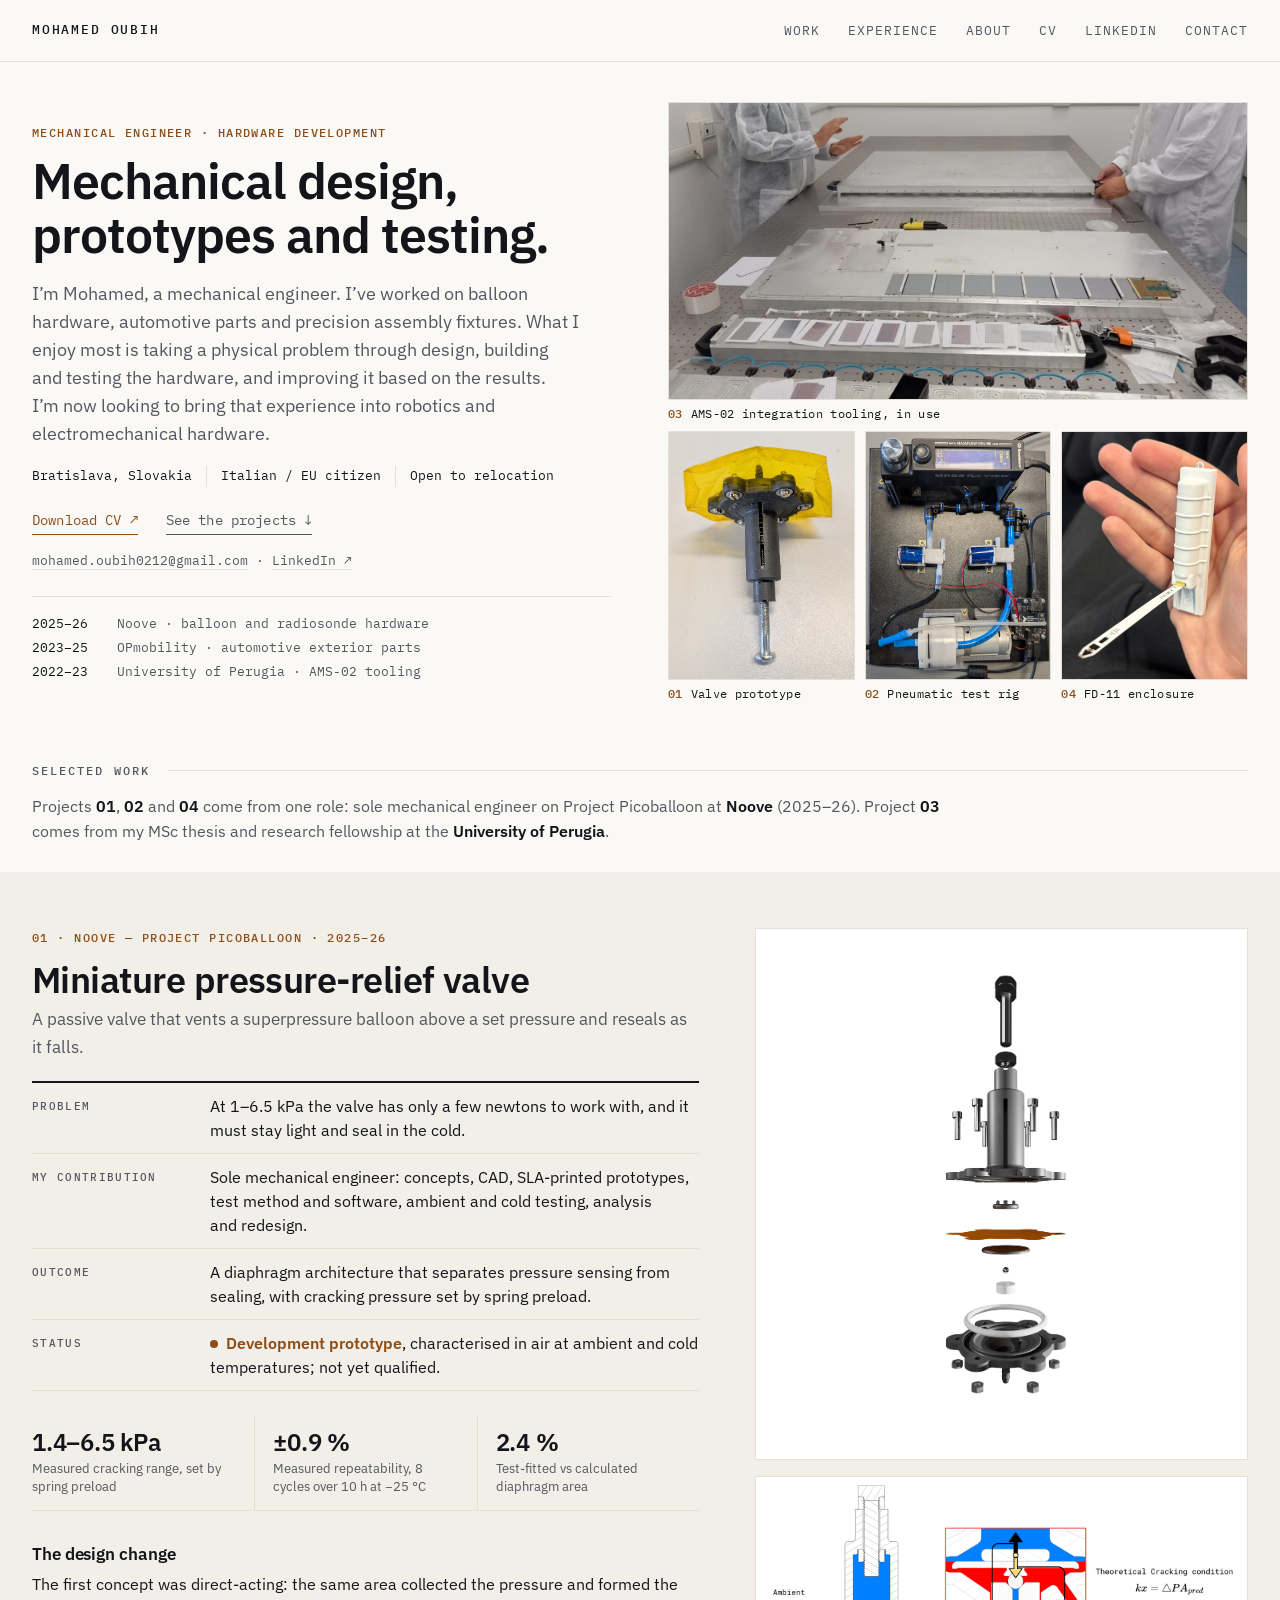
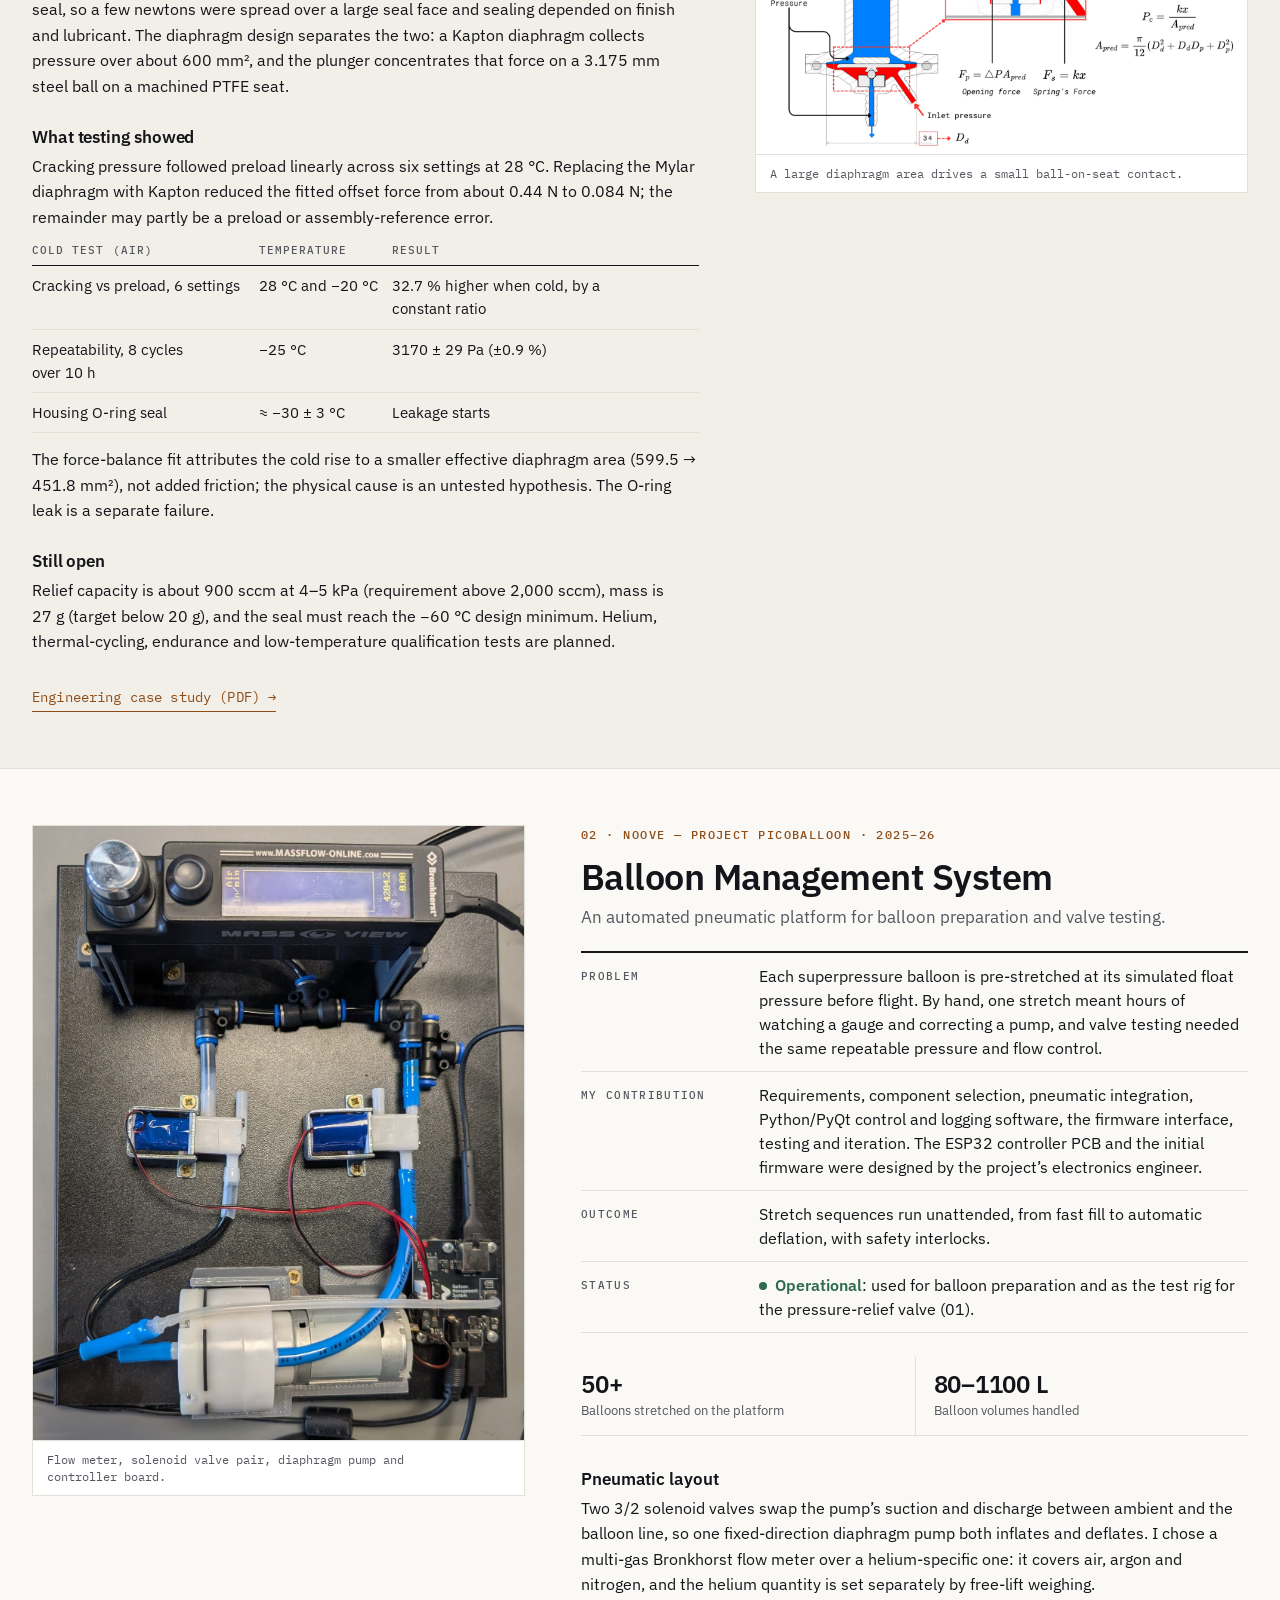
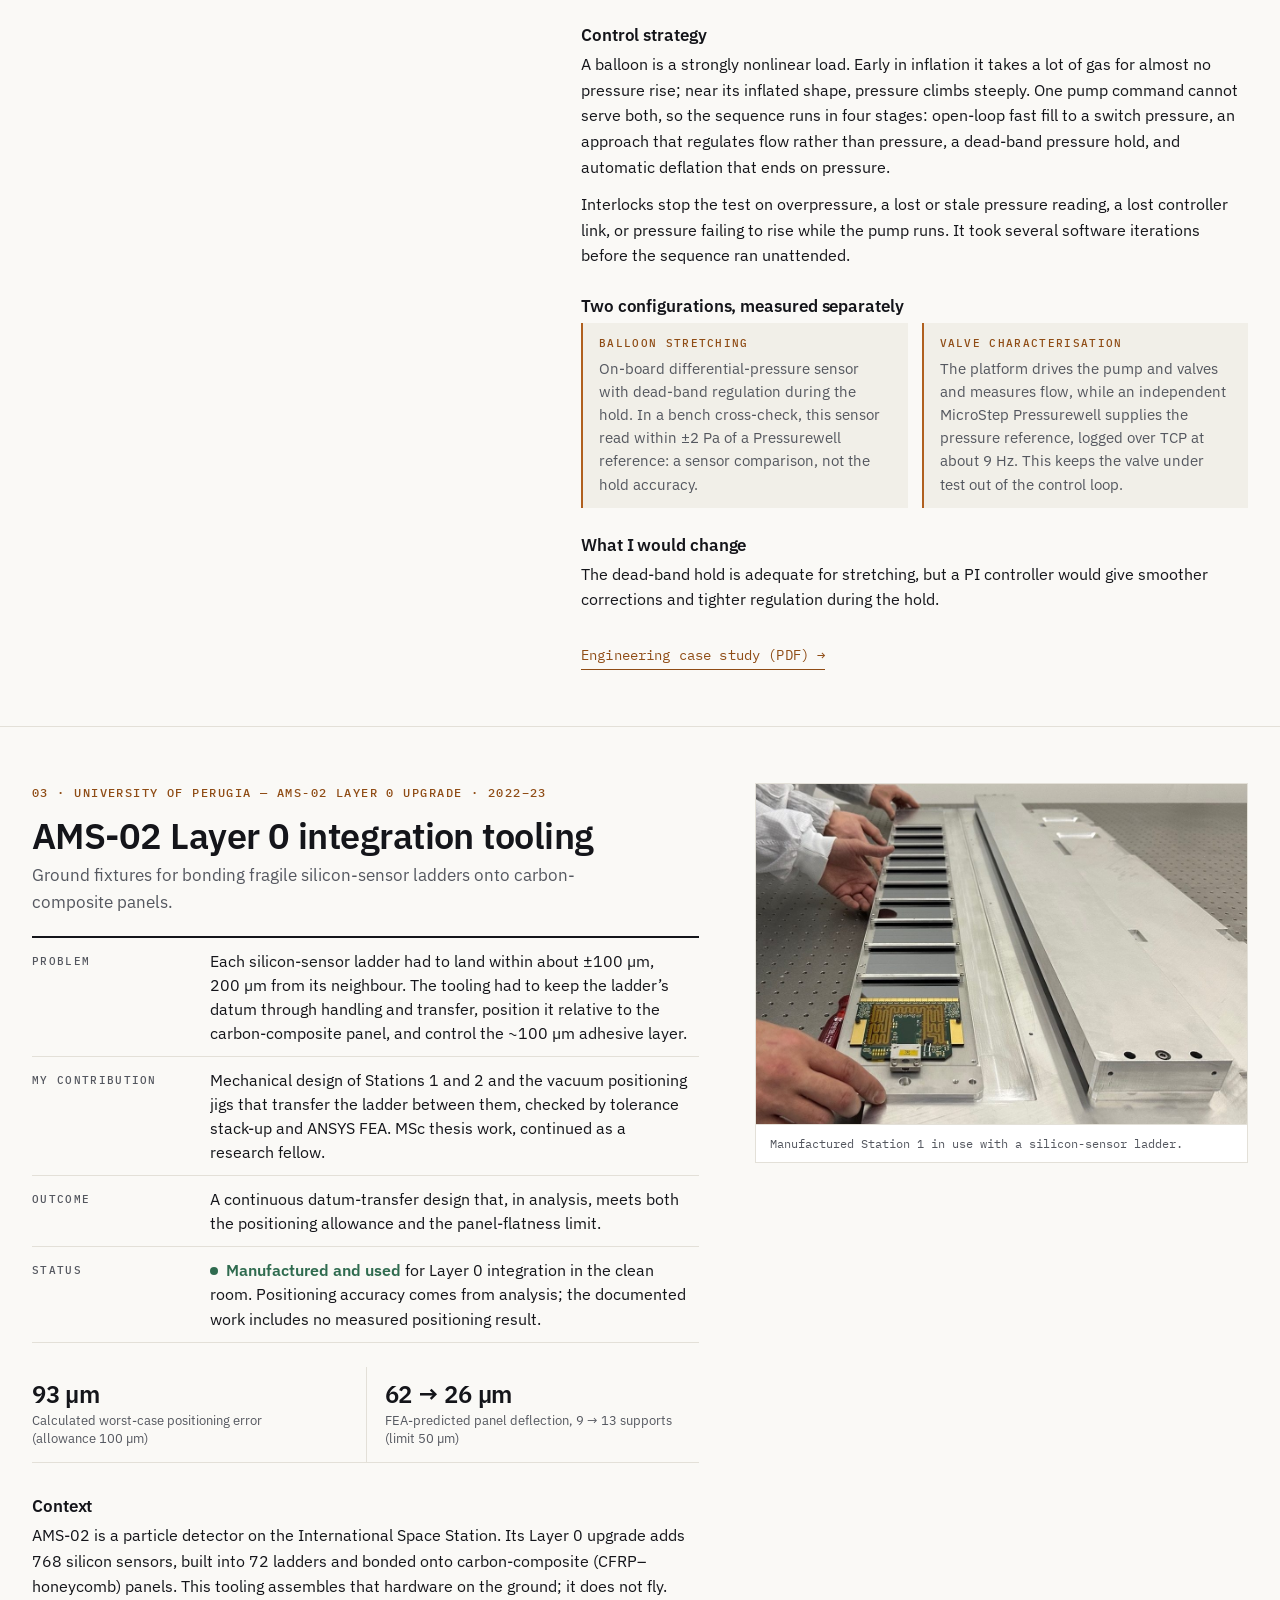
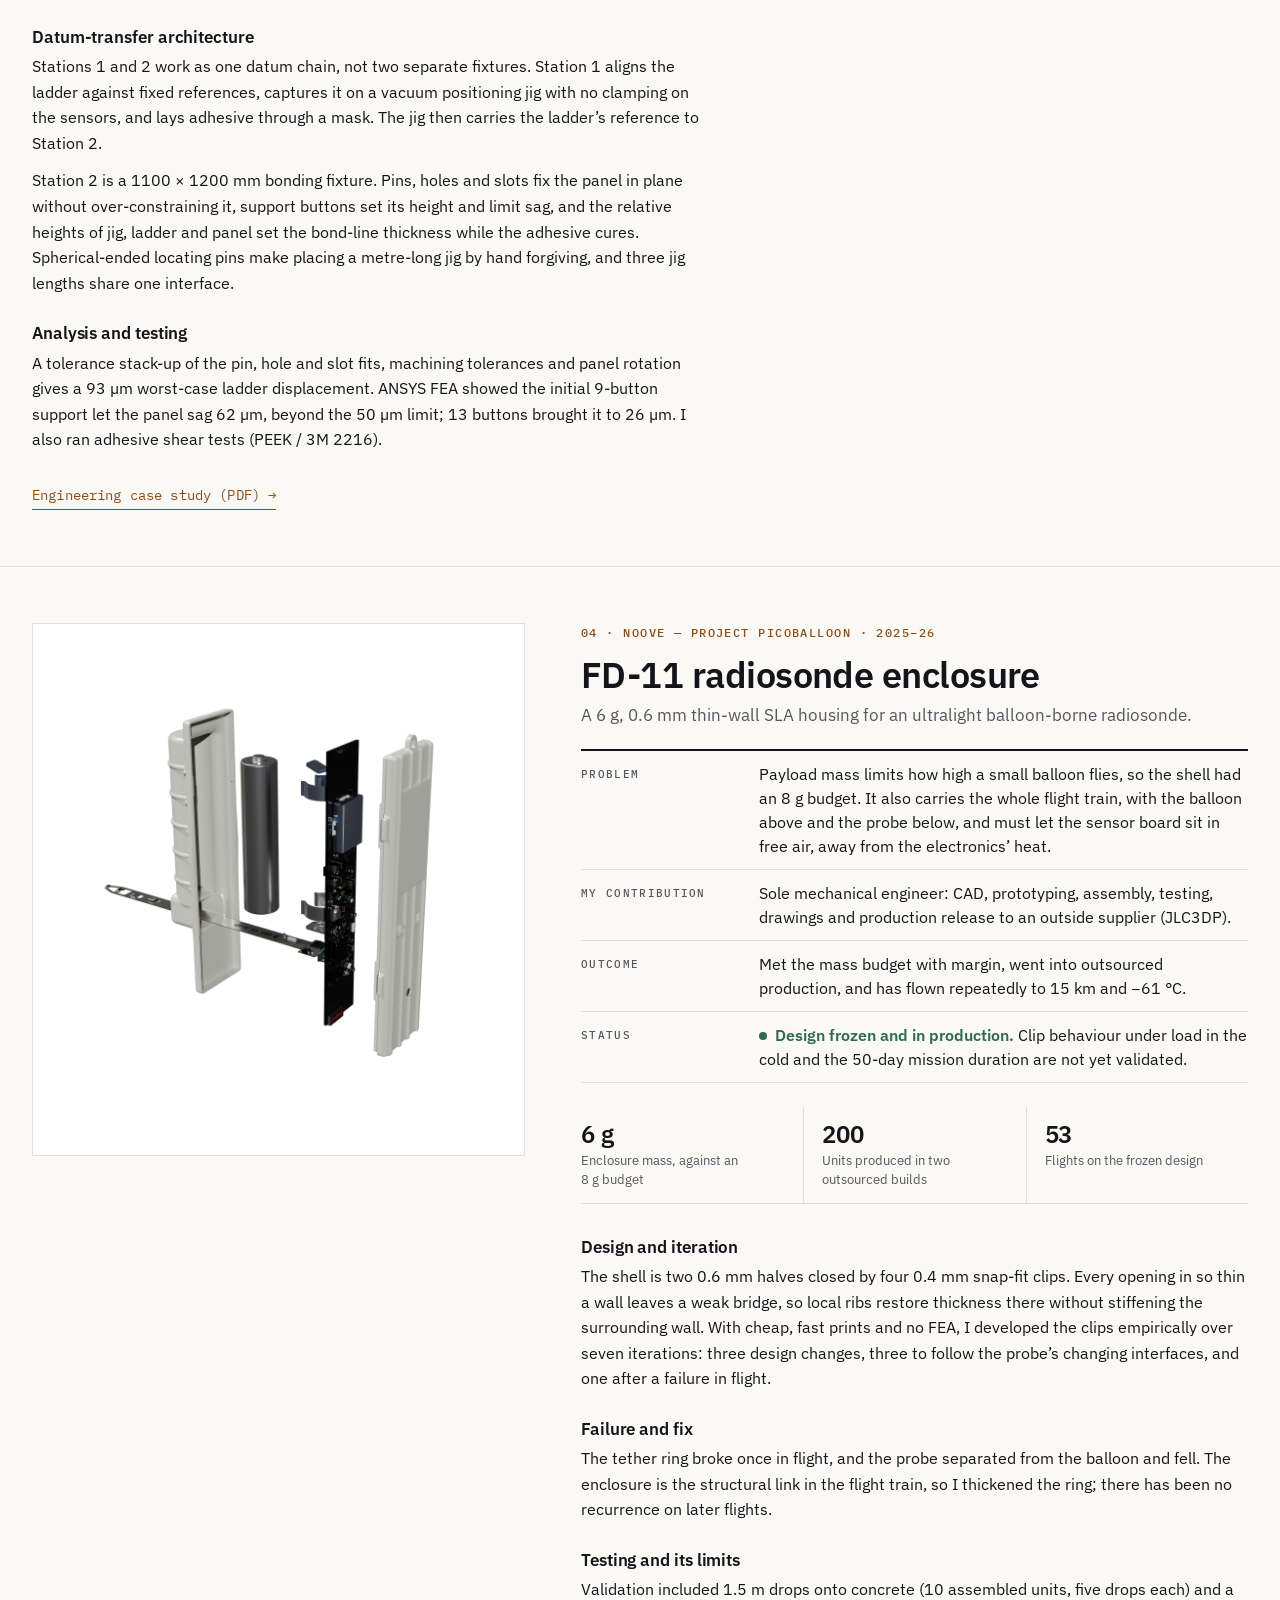
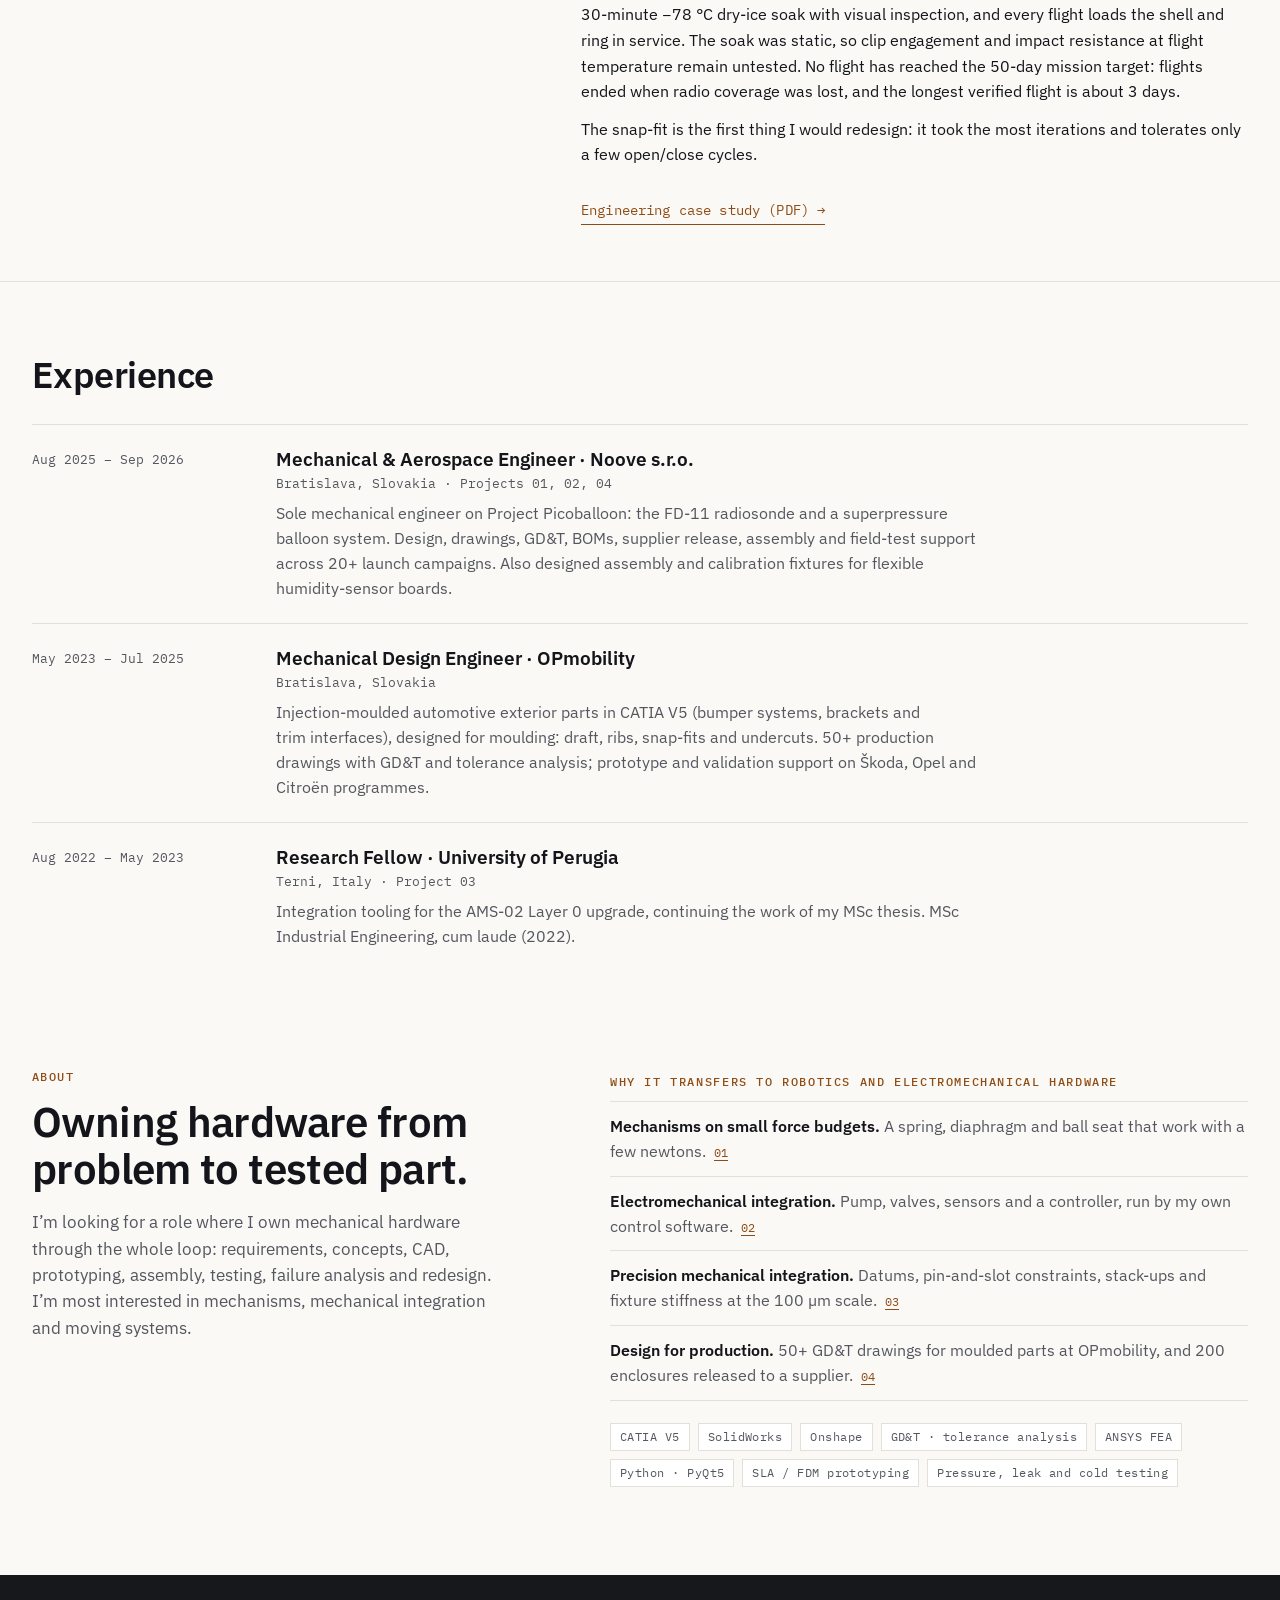
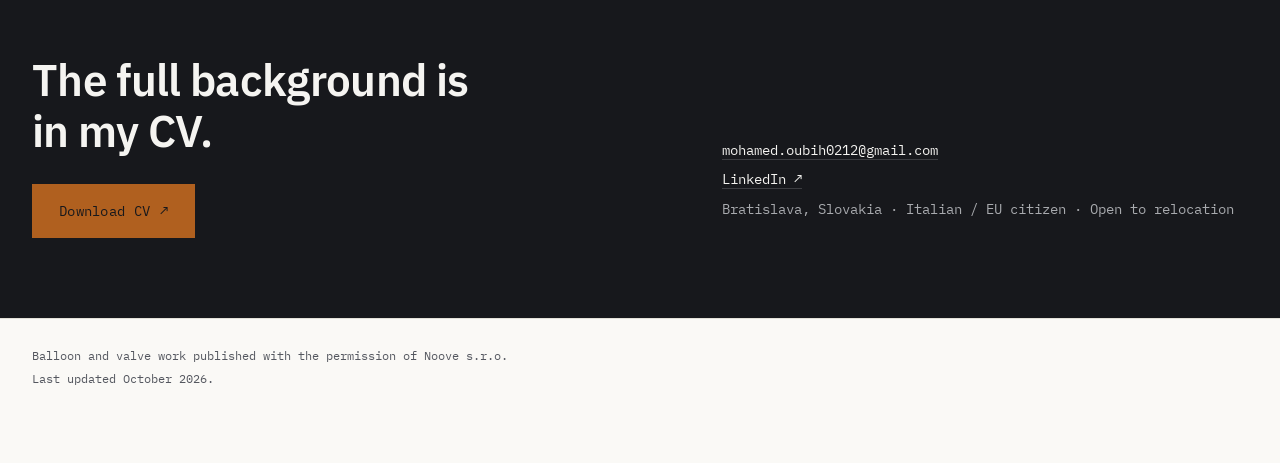
==== index.html @ 3db0687a "Updated Portfolio and CV" ====
<!DOCTYPE html>
<html lang="en">
<head>
<meta charset="utf-8">
<meta name="viewport" content="width=device-width, initial-scale=1">
<title>Mohamed Oubih — Mechanical Engineer · Hardware Development</title>
<meta name="description" content="Mechanical engineer working on mechanical design, prototypes and testing: a miniature pressure-relief valve, an automated pneumatic test platform, AMS-02 integration tooling and an ultralight radiosonde enclosure.">
<link rel="canonical" href="https://mohamedoubih.github.io/">

<meta property="og:type" content="website">
<meta property="og:url" content="https://mohamedoubih.github.io/">
<meta property="og:site_name" content="Mohamed Oubih">
<meta property="og:title" content="Mohamed Oubih — Mechanical Engineer · Hardware Development">
<meta property="og:description" content="Mechanical design, prototypes and testing: a miniature pressure-relief valve, an automated pneumatic test platform, AMS-02 integration tooling and an ultralight radiosonde enclosure.">
<meta property="og:image" content="https://mohamedoubih.github.io/img/og.jpg">
<meta property="og:image:width" content="1200">
<meta property="og:image:height" content="630">
<meta property="og:image:alt" content="Mohamed Oubih, mechanical engineer — mechanical design, prototypes and testing.">
<meta name="twitter:card" content="summary_large_image">
<meta name="twitter:title" content="Mohamed Oubih — Mechanical Engineer · Hardware Development">
<meta name="twitter:description" content="Mechanical design, prototypes and testing: a miniature pressure-relief valve, an automated pneumatic test platform, AMS-02 integration tooling and an ultralight radiosonde enclosure.">
<meta name="twitter:image" content="https://mohamedoubih.github.io/img/og.jpg">

<!-- No favicon file exists; an empty icon stops browsers requesting a missing /favicon.ico. -->
<link rel="icon" href="data:,">
<meta name="theme-color" content="#faf9f6">

<link rel="preconnect" href="https://fonts.googleapis.com">
<link rel="preconnect" href="https://fonts.gstatic.com" crossorigin>
<link href="https://fonts.googleapis.com/css2?family=IBM+Plex+Mono:wght@400;500&family=IBM+Plex+Sans:wght@400;500;600;700&display=swap" rel="stylesheet">
<link rel="preload" as="image" href="img/hw-ams-cleanroom.jpg" fetchpriority="high">
<link rel="stylesheet" href="css/style.css">
</head>
<body>

<a class="skip-link" href="#main">Skip to content</a>

<header class="site-header" id="top">
  <div class="wrap site-header__row">
    <a class="logo" href="#top">Mohamed Oubih</a>
    <button class="nav-toggle" id="navToggle" type="button" aria-expanded="false" aria-controls="site-nav">
      <span></span>
      <span class="visually-hidden">Menu</span>
    </button>
    <nav class="site-nav" id="site-nav">
      <a href="#work">Work</a>
      <a href="#experience">Experience</a>
      <a href="#approach">About</a>
      <a href="#cv">CV</a>
      <a href="https://linkedin.com/in/mohamedoubih" target="_blank" rel="noopener">LinkedIn</a>
      <a href="mailto:mohamed.oubih0212@gmail.com">Contact</a>
    </nav>
  </div>
</header>

<main id="main">

  <section class="hero">
    <div class="wrap hero__grid">
      <div class="hero__text">
        <p class="eyebrow">Mechanical Engineer · Hardware Development</p>
        <h1>Mechanical design, prototypes and testing.</h1>
        <p class="hero__lede">
          I’m Mohamed, a mechanical engineer. I’ve worked on balloon hardware, automotive parts and
          precision assembly fixtures. What I enjoy most is taking a physical problem through design,
          building and testing the hardware, and improving it based on the results. I’m now looking to
          bring that experience into robotics and electromechanical hardware.
        </p>
        <ul class="hero__facts">
          <li>Bratislava, Slovakia</li>
          <li>Italian / EU citizen</li>
          <li>Open to relocation</li>
        </ul>
        <div class="hero__actions">
          <a class="arrow-link arrow-link--primary" href="pdf/Mohamed_Oubih_CV.pdf" target="_blank" rel="noopener">Download CV <span class="arrow" aria-hidden="true">↗</span></a>
          <a class="arrow-link arrow-link--muted" href="#work">See the projects <span class="arrow" aria-hidden="true">↓</span></a>
        </div>
        <p class="hero__contact">
          <a href="mailto:mohamed.oubih0212@gmail.com">mohamed.oubih0212@gmail.com</a>
          · <a href="https://linkedin.com/in/mohamedoubih" target="_blank" rel="noopener">LinkedIn ↗</a>
        </p>
        <dl class="hero__roles">
          <div><dt>2025–26</dt><dd>Noove · balloon and radiosonde hardware</dd></div>
          <div><dt>2023–25</dt><dd>OPmobility · automotive exterior parts</dd></div>
          <div><dt>2022–23</dt><dd>University of Perugia · AMS-02 tooling</dd></div>
        </dl>
      </div>

      <div class="hero-hw">
        <a class="hw hw--wide" href="#ams-02">
          <img src="img/hw-ams-cleanroom.jpg" width="1400" height="719" fetchpriority="high" decoding="async"
               alt="Machined AMS-02 integration stations and a vacuum positioning jig holding silicon sensors on a clean-room optical table.">
          <span class="hw__cap"><b>03</b> AMS-02 integration tooling, in use</span>
        </a>
        <a class="hw hw--valve" href="#prv">
          <img src="img/Valve_Prototype.jpg" width="639" height="1136" decoding="async"
               alt="Assembled pressure-relief valve prototype on a bench: a black SLA-printed housing with a yellow Kapton diaphragm film clamped in its bolted flange, the spring visible through a slot, and the preload screw at the end.">
          <span class="hw__cap"><b>01</b> Valve prototype</span>
        </a>
        <a class="hw" href="#bms">
          <img src="img/BMS_Cropped.jpg" width="1300" height="1636" decoding="async"
               alt="Pneumatic test rig: flow meter, solenoid valve pair, diaphragm pump and controller board.">
          <span class="hw__cap"><b>02</b> Pneumatic test rig</span>
        </a>
        <a class="hw" href="#fd-11">
          <img src="img/hw-fd11.jpg" width="682" height="922" decoding="async"
               alt="Production FD-11 radiosonde enclosure held in a hand, with the flexible sensor board leaving the shell.">
          <span class="hw__cap"><b>04</b> FD-11 enclosure</span>
        </a>
      </div>
    </div>
  </section>

  <h2 class="section-label wrap" id="work">Selected work</h2>

  <div class="wrap">
    <p class="work-intro">
      Projects <b>01</b>, <b>02</b> and <b>04</b> come from one role: sole mechanical engineer on Project
      Picoballoon at <b>Noove</b> (2025–26). Project <b>03</b> comes from my MSc thesis and research
      fellowship at the <b>University of Perugia</b>.
    </p>
  </div>

  <!-- 01 — Pressure-relief valve -->
  <article class="project project--feature" id="prv" aria-labelledby="prv-title">
    <div class="wrap project__grid">
      <div class="project__body">
        <p class="eyebrow">01 · Noove — Project Picoballoon · 2025–26</p>
        <h3 id="prv-title">Miniature pressure-relief valve</h3>
        <p class="project__sub">A passive valve that vents a superpressure balloon above a set pressure and reseals as it falls.</p>

        <dl class="brief">
          <div><dt>Problem</dt><dd>At 1–6.5&nbsp;kPa the valve has only a few newtons to work with, and it must stay light and seal in the cold.</dd></div>
          <div><dt>My contribution</dt><dd>Sole mechanical engineer: concepts, CAD, SLA-printed prototypes, test method and software, ambient and cold testing, analysis and redesign.</dd></div>
          <div><dt>Outcome</dt><dd>A diaphragm architecture that separates pressure sensing from sealing, with cracking pressure set by spring preload.</dd></div>
          <div><dt>Status</dt><dd><span class="status status--dev">Development prototype</span>, characterised in air at ambient and cold temperatures; not yet qualified.</dd></div>
        </dl>

        <dl class="metrics">
          <div><dt>Measured cracking range, set by spring preload</dt><dd>1.4–6.5 kPa</dd></div>
          <div><dt>Measured repeatability, 8 cycles over 10&nbsp;h at −25&nbsp;°C</dt><dd>±0.9 %</dd></div>
          <div><dt>Test-fitted vs calculated diaphragm area</dt><dd>2.4 %</dd></div>
        </dl>

        <div class="details">
          <h4>The design change</h4>
          <p>
            The first concept was direct-acting: the same area collected the pressure and formed the seal, so a few
            newtons were spread over a large seal face and sealing depended on finish and lubricant. The diaphragm
            design separates the two: a Kapton diaphragm collects pressure over about 600&nbsp;mm², and the plunger
            concentrates that force on a 3.175&nbsp;mm steel ball on a machined PTFE seat.
          </p>

          <h4>What testing showed</h4>
          <p>
            Cracking pressure followed preload linearly across six settings at 28&nbsp;°C. Replacing the Mylar diaphragm
            with Kapton reduced the fitted offset force from about 0.44&nbsp;N to 0.084&nbsp;N; the remainder may partly be
            a preload or assembly-reference error.
          </p>
          <div class="tests">
            <table>
              <thead><tr><th scope="col">Cold test (air)</th><th scope="col">Temperature</th><th scope="col">Result</th></tr></thead>
              <tbody>
                <tr><td data-label="Test">Cracking vs preload, 6 settings</td><td data-label="Temperature">28&nbsp;°C and −20&nbsp;°C</td><td data-label="Result">32.7&nbsp;% higher when cold, by a constant ratio</td></tr>
                <tr><td data-label="Test">Repeatability, 8 cycles over 10&nbsp;h</td><td data-label="Temperature">−25&nbsp;°C</td><td data-label="Result">3170 ± 29&nbsp;Pa (±0.9&nbsp;%)</td></tr>
                <tr><td data-label="Test">Housing O-ring seal</td><td data-label="Temperature">≈ −30 ± 3&nbsp;°C</td><td data-label="Result">Leakage starts</td></tr>
              </tbody>
            </table>
          </div>
          <p>
            The force-balance fit attributes the cold rise to a smaller effective diaphragm area
            (599.5 → 451.8&nbsp;mm²), not added friction; the physical cause is an untested hypothesis. The O-ring
            leak is a separate failure.
          </p>

          <h4>Still open</h4>
          <p>
            Relief capacity is about 900&nbsp;sccm at 4–5&nbsp;kPa (requirement above 2,000&nbsp;sccm), mass is 27&nbsp;g
            (target below 20&nbsp;g), and the seal must reach the −60&nbsp;°C design minimum. Helium, thermal-cycling,
            endurance and low-temperature qualification tests are planned.
          </p>
        </div>

        <a class="arrow-link arrow-link--primary" href="pdf/prv.pdf" target="_blank" rel="noopener">Engineering case study (PDF) <span class="arrow" aria-hidden="true">→</span></a>
      </div>

      <div class="project__media-stack">
        <figure class="project__media media--contain reveal">
          <img src="img/PRV_Exploded_View_Render.png" width="1946" height="2402" loading="lazy" decoding="async"
               alt="Exploded CAD render of the pressure-relief valve: housings, Kapton diaphragm, plunger, spring seat, steel ball, PTFE seat and O-ring.">
        </figure>
        <figure class="project__media media--wide reveal">
          <img src="img/prv-section.png" width="1400" height="788" loading="lazy" decoding="async"
               alt="Section view and force balance: inlet pressure acts on the diaphragm area, opposed by the spring force pressing the ball into the seat.">
          <figcaption>A large diaphragm area drives a small ball-on-seat contact.</figcaption>
        </figure>
      </div>
    </div>
  </article>

  <!-- 02 — Balloon Management System -->
  <article class="project" id="bms" aria-labelledby="bms-title">
    <div class="wrap project__grid project__grid--flip">
      <div class="project__body">
        <p class="eyebrow">02 · Noove — Project Picoballoon · 2025–26</p>
        <h3 id="bms-title">Balloon Management System</h3>
        <p class="project__sub">An automated pneumatic platform for balloon preparation and valve testing.</p>

        <dl class="brief">
          <div><dt>Problem</dt><dd>Each superpressure balloon is pre-stretched at its simulated float pressure before flight. By hand, one stretch meant hours of watching a gauge and correcting a pump, and valve testing needed the same repeatable pressure and flow control.</dd></div>
          <div><dt>My contribution</dt><dd>Requirements, component selection, pneumatic integration, Python/PyQt control and logging software, the firmware interface, testing and iteration. The ESP32 controller PCB and the initial firmware were designed by the project’s electronics engineer.</dd></div>
          <div><dt>Outcome</dt><dd>Stretch sequences run unattended, from fast fill to automatic deflation, with safety interlocks.</dd></div>
          <div><dt>Status</dt><dd><span class="status status--use">Operational</span>: used for balloon preparation and as the test rig for the pressure-relief valve (01).</dd></div>
        </dl>

        <dl class="metrics metrics--2">
          <div><dt>Balloons stretched on the platform</dt><dd>50+</dd></div>
          <div><dt>Balloon volumes handled</dt><dd>80–1100 L</dd></div>
        </dl>

        <div class="details">
          <h4>Pneumatic layout</h4>
          <p>
            Two 3/2 solenoid valves swap the pump’s suction and discharge between ambient and the balloon line,
            so one fixed-direction diaphragm pump both inflates and deflates. I chose a multi-gas Bronkhorst flow
            meter over a helium-specific one: it covers air, argon and nitrogen, and the helium quantity is set
            separately by free-lift weighing.
          </p>

          <h4>Control strategy</h4>
          <p>
            A balloon is a strongly nonlinear load. Early in inflation it takes a lot of gas for almost no pressure
            rise; near its inflated shape, pressure climbs steeply. One pump command cannot serve both, so the
            sequence runs in four stages: open-loop fast fill to a switch pressure, an approach that regulates
            flow rather than pressure, a dead-band pressure hold, and automatic deflation that ends on pressure.
          </p>
          <p>
            Interlocks stop the test on overpressure, a lost or stale pressure reading, a lost controller link, or
            pressure failing to rise while the pump runs. It took several software iterations before the sequence
            ran unattended.
          </p>

          <h4>Two configurations, measured separately</h4>
          <div class="configs">
            <div>
              <p class="configs__title">Balloon stretching</p>
              <p>
                On-board differential-pressure sensor with dead-band regulation during the hold. In a bench
                cross-check, this sensor read within ±2&nbsp;Pa of a Pressurewell reference: a sensor
                comparison, not the hold accuracy.
              </p>
            </div>
            <div>
              <p class="configs__title">Valve characterisation</p>
              <p>
                The platform drives the pump and valves and measures flow, while an independent MicroStep
                Pressurewell supplies the pressure reference, logged over TCP at about 9&nbsp;Hz. This keeps the
                valve under test out of the control loop.
              </p>
            </div>
          </div>

          <h4>What I would change</h4>
          <p>
            The dead-band hold is adequate for stretching, but a PI controller would give smoother corrections
            and tighter regulation during the hold.
          </p>
        </div>

        <a class="arrow-link arrow-link--primary" href="pdf/bms.pdf" target="_blank" rel="noopener">Engineering case study (PDF) <span class="arrow" aria-hidden="true">→</span></a>
      </div>

      <figure class="project__media media--photo reveal">
        <img src="img/BMS_Cropped.jpg" width="1300" height="1636" loading="lazy" decoding="async"
             alt="Balloon Management System hardware on its base plate: Bronkhorst flow meter, solenoid valve pair, diaphragm pump and controller board.">
        <figcaption>Flow meter, solenoid valve pair, diaphragm pump and controller board.</figcaption>
      </figure>
    </div>
  </article>

  <!-- 03 — AMS-02 -->
  <article class="project" id="ams-02" aria-labelledby="ams-title">
    <div class="wrap project__grid">
      <div class="project__body">
        <p class="eyebrow">03 · University of Perugia — AMS-02 Layer 0 upgrade · 2022–23</p>
        <h3 id="ams-title">AMS-02 Layer 0 integration tooling</h3>
        <p class="project__sub">Ground fixtures for bonding fragile silicon-sensor ladders onto carbon-composite panels.</p>

        <dl class="brief">
          <div><dt>Problem</dt><dd>Each silicon-sensor ladder had to land within about ±100&nbsp;µm, 200&nbsp;µm from its neighbour. The tooling had to keep the ladder’s datum through handling and transfer, position it relative to the carbon-composite panel, and control the ~100&nbsp;µm adhesive layer.</dd></div>
          <div><dt>My contribution</dt><dd>Mechanical design of Stations 1 and 2 and the vacuum positioning jigs that transfer the ladder between them, checked by tolerance stack-up and ANSYS FEA. MSc thesis work, continued as a research fellow.</dd></div>
          <div><dt>Outcome</dt><dd>A continuous datum-transfer design that, in analysis, meets both the positioning allowance and the panel-flatness limit.</dd></div>
          <div><dt>Status</dt><dd><span class="status status--use">Manufactured and used</span> for Layer 0 integration in the clean room. Positioning accuracy comes from analysis; the documented work includes no measured positioning result.</dd></div>
        </dl>

        <dl class="metrics metrics--2">
          <div><dt>Calculated worst-case positioning error (allowance 100&nbsp;µm)</dt><dd>93 µm</dd></div>
          <div><dt>FEA-predicted panel deflection, 9&nbsp;→&nbsp;13 supports (limit 50&nbsp;µm)</dt><dd>62 → 26 µm</dd></div>
        </dl>

        <div class="details">
          <h4>Context</h4>
          <p>
            AMS-02 is a particle detector on the International Space Station. Its Layer 0 upgrade adds 768
            silicon sensors, built into 72 ladders and bonded onto carbon-composite (CFRP–honeycomb) panels. This
            tooling assembles that hardware on the ground; it does not fly.
          </p>

          <h4>Datum-transfer architecture</h4>
          <p>
            Stations 1 and 2 work as one datum chain, not two separate fixtures. Station 1 aligns the ladder
            against fixed references, captures it on a vacuum positioning jig with no clamping on the sensors, and
            lays adhesive through a mask. The jig then carries the ladder’s reference to Station 2.
          </p>
          <p>
            Station 2 is a 1100 × 1200&nbsp;mm bonding fixture. Pins, holes and slots fix the panel in plane without
            over-constraining it, support buttons set its height and limit sag, and the relative heights of jig,
            ladder and panel set the bond-line thickness while the adhesive cures. Spherical-ended locating pins
            make placing a metre-long jig by hand forgiving, and three jig lengths share one interface.
          </p>

          <h4>Analysis and testing</h4>
          <p>
            A tolerance stack-up of the pin, hole and slot fits, machining tolerances and panel rotation gives a
            93&nbsp;µm worst-case ladder displacement. ANSYS FEA showed the initial 9-button support let the panel sag
            62&nbsp;µm, beyond the 50&nbsp;µm limit; 13 buttons brought it to 26&nbsp;µm. I also ran adhesive shear tests
            (PEEK / 3M 2216).
          </p>
        </div>

        <a class="arrow-link arrow-link--primary" href="pdf/ams02.pdf" target="_blank" rel="noopener">Engineering case study (PDF) <span class="arrow" aria-hidden="true">→</span></a>
      </div>

      <figure class="project__media media--landscape reveal">
        <img src="img/hw-ams-station1.jpg" width="1118" height="773" loading="lazy" decoding="async"
             alt="Manufactured Station 1 on a clean-room table, holding a silicon-sensor ladder with its front-end board.">
        <figcaption>Manufactured Station 1 in use with a silicon-sensor ladder.</figcaption>
      </figure>
    </div>
  </article>

  <!-- 04 — FD-11 enclosure -->
  <article class="project" id="fd-11" aria-labelledby="fd11-title">
    <div class="wrap project__grid project__grid--flip">
      <div class="project__body">
        <p class="eyebrow">04 · Noove — Project Picoballoon · 2025–26</p>
        <h3 id="fd11-title">FD-11 radiosonde enclosure</h3>
        <p class="project__sub">A 6 g, 0.6 mm thin-wall SLA housing for an ultralight balloon-borne radiosonde.</p>

        <dl class="brief">
          <div><dt>Problem</dt><dd>Payload mass limits how high a small balloon flies, so the shell had an 8&nbsp;g budget. It also carries the whole flight train, with the balloon above and the probe below, and must let the sensor board sit in free air, away from the electronics’ heat.</dd></div>
          <div><dt>My contribution</dt><dd>Sole mechanical engineer: CAD, prototyping, assembly, testing, drawings and production release to an outside supplier (JLC3DP).</dd></div>
          <div><dt>Outcome</dt><dd>Met the mass budget with margin, went into outsourced production, and has flown repeatedly to 15&nbsp;km and −61&nbsp;°C.</dd></div>
          <div><dt>Status</dt><dd><span class="status status--use">Design frozen and in production.</span> Clip behaviour under load in the cold and the 50-day mission duration are not yet validated.</dd></div>
        </dl>

        <dl class="metrics">
          <div><dt>Enclosure mass, against an 8&nbsp;g budget</dt><dd>6 g</dd></div>
          <div><dt>Units produced in two outsourced builds</dt><dd>200</dd></div>
          <div><dt>Flights on the frozen design</dt><dd>53</dd></div>
        </dl>

        <div class="details">
          <h4>Design and iteration</h4>
          <p>
            The shell is two 0.6&nbsp;mm halves closed by four 0.4&nbsp;mm snap-fit clips. Every opening in so thin a wall
            leaves a weak bridge, so local ribs restore thickness there without stiffening the surrounding wall.
            With cheap, fast prints and no FEA, I developed the clips empirically over seven iterations: three
            design changes, three to follow the probe’s changing interfaces, and one after a failure in flight.
          </p>

          <h4>Failure and fix</h4>
          <p>
            The tether ring broke once in flight, and the probe separated from the balloon and fell. The enclosure
            is the structural link in the flight train, so I thickened the ring; there has been no recurrence on
            later flights.
          </p>

          <h4>Testing and its limits</h4>
          <p>
            Validation included 1.5&nbsp;m drops onto concrete (10 assembled units, five drops each) and a 30-minute
            −78&nbsp;°C dry-ice soak with visual inspection, and every flight loads the shell and ring in service.
            The soak was static, so clip engagement and impact resistance at flight temperature remain untested.
            No flight has reached the 50-day mission target: flights ended when radio coverage was lost, and the
            longest verified flight is about 3 days.
          </p>
          <p>
            The snap-fit is the first thing I would redesign: it took the most iterations and tolerates only a few
            open/close cycles.
          </p>
        </div>

        <a class="arrow-link arrow-link--primary" href="pdf/enclosure.pdf" target="_blank" rel="noopener">Engineering case study (PDF) <span class="arrow" aria-hidden="true">→</span></a>
      </div>

      <figure class="project__media media--contain reveal">
        <img src="img/Enclosure_Exploded_View_Compressed.png" width="1800" height="1632" loading="lazy" decoding="async"
             alt="Exploded view of the FD-11 enclosure: upper and lower shells, AAA cell, radiosonde board and flexible sensor board.">
      </figure>
    </div>
  </article>

  <section class="experience" id="experience" aria-labelledby="experience-title">
    <div class="wrap">
      <h2 class="block-title" id="experience-title">Experience</h2>
      <ol class="roles">
        <li>
          <p class="roles__when">Aug 2025 – Sep 2026</p>
          <div>
            <h3>Mechanical &amp; Aerospace Engineer · Noove s.r.o.</h3>
            <p class="roles__where">Bratislava, Slovakia · Projects 01, 02, 04</p>
            <p>
              Sole mechanical engineer on Project Picoballoon: the FD-11 radiosonde and a superpressure
              balloon system. Design, drawings, GD&amp;T, BOMs, supplier release, assembly and field-test
              support across 20+ launch campaigns. Also designed assembly and calibration fixtures for
              flexible humidity-sensor boards.
            </p>
          </div>
        </li>
        <li>
          <p class="roles__when">May 2023 – Jul 2025</p>
          <div>
            <h3>Mechanical Design Engineer · OPmobility</h3>
            <p class="roles__where">Bratislava, Slovakia</p>
            <p>
              Injection-moulded automotive exterior parts in CATIA V5 (bumper systems, brackets and trim
              interfaces), designed for moulding: draft, ribs, snap-fits and undercuts. 50+ production drawings
              with GD&amp;T and tolerance analysis; prototype and validation support on Škoda, Opel and Citroën
              programmes.
            </p>
          </div>
        </li>
        <li>
          <p class="roles__when">Aug 2022 – May 2023</p>
          <div>
            <h3>Research Fellow · University of Perugia</h3>
            <p class="roles__where">Terni, Italy · Project 03</p>
            <p>
              Integration tooling for the AMS-02 Layer 0 upgrade, continuing the work of my MSc thesis.
              MSc Industrial Engineering, cum laude (2022).
            </p>
          </div>
        </li>
      </ol>
    </div>
  </section>

  <section class="approach" id="approach" aria-labelledby="approach-title">
    <div class="wrap approach__grid">
      <div>
        <p class="eyebrow">About</p>
        <h2 id="approach-title">Owning hardware from problem to tested part.</h2>
        <p class="approach__lede">
          I’m looking for a role where I own mechanical hardware through the whole loop: requirements,
          concepts, CAD, prototyping, assembly, testing, failure analysis and redesign. I’m most interested
          in mechanisms, mechanical integration and moving systems.
        </p>
      </div>
      <div>
        <h3 class="approach__h">Why it transfers to robotics and electromechanical hardware</h3>
        <ul class="transfer">
          <li><b>Mechanisms on small force budgets.</b> A spring, diaphragm and ball seat that work with a few newtons. <a href="#prv">01</a></li>
          <li><b>Electromechanical integration.</b> Pump, valves, sensors and a controller, run by my own control software. <a href="#bms">02</a></li>
          <li><b>Precision mechanical integration.</b> Datums, pin-and-slot constraints, stack-ups and fixture stiffness at the 100&nbsp;µm scale. <a href="#ams-02">03</a></li>
          <li><b>Design for production.</b> 50+ GD&amp;T drawings for moulded parts at OPmobility, and 200 enclosures released to a supplier. <a href="#fd-11">04</a></li>
        </ul>
        <p class="tools">
          <span>CATIA V5</span><span>SolidWorks</span><span>Onshape</span><span>GD&amp;T · tolerance analysis</span>
          <span>ANSYS FEA</span><span>Python · PyQt5</span><span>SLA / FDM prototyping</span><span>Pressure, leak and cold testing</span>
        </p>
      </div>
    </div>
  </section>

  <section class="closing" id="cv">
    <div class="wrap closing__grid">
      <div>
        <h2>The full background is in my CV.</h2>
        <a class="btn-solid" href="pdf/Mohamed_Oubih_CV.pdf" target="_blank" rel="noopener">Download CV <span aria-hidden="true">↗</span></a>
      </div>
      <p class="closing__contact">
        <a href="mailto:mohamed.oubih0212@gmail.com">mohamed.oubih0212@gmail.com</a><br>
        <a href="https://linkedin.com/in/mohamedoubih" target="_blank" rel="noopener">LinkedIn ↗</a><br>
        Bratislava, Slovakia · Italian / EU citizen · Open to relocation
      </p>
    </div>
  </section>

</main>

<footer class="site-footer">
  <div class="wrap">
    Balloon and valve work published with the permission of Noove s.r.o.<br>
    Last updated October 2026.
  </div>
</footer>

<script src="js/main.js"></script>

<script data-goatcounter="https://momoportfolio.goatcounter.com/count"
        async src="//gc.zgo.at/count.js"></script>

</body>
</html>
---- css/style.css ----
/* Mohamed Oubih — portfolio stylesheet. Plain CSS, no build step. */

:root{
  /* palette */
  --bg:#faf9f6;
  --paper:#ffffff;
  --ink:#14151a;
  --ink-soft:#54575f;
  --rule:#e3e0d8;
  --accent:#b0601f;
  --accent-ink:#8f4c15;
  --canvas:#f1efe8;
  --ok:#2f6b4f;
  --charcoal:#17181c;
  --charcoal-ink:#f5f4f1;
  --charcoal-soft:#a8aaae;
  --charcoal-rule:rgba(255,255,255,.16);

  /* type */
  --sans:"IBM Plex Sans",system-ui,-apple-system,"Segoe UI",sans-serif;
  --mono:"IBM Plex Mono",ui-monospace,"SFMono-Regular",Consolas,monospace;

  /* layout */
  --content:1280px;
  --gutter:32px;
  --header-h:62px;
}

*,*::before,*::after{box-sizing:border-box}
html{-webkit-text-size-adjust:100%;scroll-behavior:smooth;scroll-padding-top:calc(var(--header-h) + 12px)}
body{
  margin:0; background:var(--bg); color:var(--ink);
  font-family:var(--sans); font-size:17px; line-height:1.6;
  text-wrap:pretty;
}
img{max-width:100%;height:auto;display:block}
a{color:inherit}
.wrap{max-width:var(--content);margin:0 auto;padding:0 var(--gutter)}

a:focus-visible,button:focus-visible{outline:2px solid var(--accent);outline-offset:3px}

.visually-hidden{
  position:absolute;width:1px;height:1px;margin:-1px;padding:0;
  overflow:hidden;clip:rect(0 0 0 0);white-space:nowrap;border:0;
}

.skip-link{
  position:absolute; left:-9999px; top:0; z-index:1000;
  background:var(--ink); color:#fff; font-family:var(--mono); font-size:13px;
  padding:12px 18px; text-decoration:none;
}
.skip-link:focus{left:16px;top:16px}

/* ---------- header ---------- */
.site-header{
  position:sticky; top:0; z-index:100;
  background:rgba(250,249,246,.92); backdrop-filter:blur(8px);
  border-bottom:1px solid var(--rule);
}
.site-header__row{
  display:flex; align-items:center; justify-content:space-between;
  gap:20px; min-height:calc(var(--header-h) - 1px);
}
.logo{
  font-family:var(--mono); font-size:13px; font-weight:500;
  letter-spacing:.14em; text-transform:uppercase;
  color:var(--ink); text-decoration:none;
}
.site-nav{
  display:flex; gap:28px;
  font-family:var(--mono); font-size:12.5px; letter-spacing:.08em; text-transform:uppercase;
}
.site-nav a{
  color:var(--ink-soft); text-decoration:none; padding:4px 0;
  border-bottom:1px solid transparent;
  transition:color .15s ease,border-color .15s ease;
}
.site-nav a:hover,.site-nav a:focus-visible{color:var(--accent-ink);border-bottom-color:var(--accent)}

.nav-toggle{
  display:none; position:relative; width:40px; height:40px;
  border:1px solid var(--rule); background:none; padding:0; cursor:pointer;
}
.nav-toggle span,.nav-toggle::before,.nav-toggle::after{
  content:""; position:absolute; left:10px; right:10px; height:1px; background:var(--ink);
}
.nav-toggle span{top:50%;transform:translateY(-50%)}
.nav-toggle::before{top:13px}
.nav-toggle::after{bottom:13px}
.nav-toggle[aria-expanded="true"] span{background:transparent}
.nav-toggle[aria-expanded="true"]::before{transform:translateY(6px) rotate(45deg)}
.nav-toggle[aria-expanded="true"]::after{transform:translateY(-6px) rotate(-45deg)}

/* ---------- eyebrow / section label ---------- */
.eyebrow{
  font-family:var(--mono); font-size:12px; font-weight:500; letter-spacing:.12em;
  text-transform:uppercase; color:var(--accent-ink); margin:0 0 12px;
}
.section-label{
  display:flex; align-items:center; gap:18px;
  font-family:var(--mono); font-size:11.5px; font-weight:500; letter-spacing:.18em;
  text-transform:uppercase; color:var(--ink-soft);
  margin:8px auto 14px;
}
.section-label::after{content:"";flex:1;height:1px;background:var(--rule)}

/* ---------- hero ---------- */
.hero{padding:40px 0 52px}
.hero__grid{
  display:grid; grid-template-columns:minmax(0,1fr) minmax(0,1fr);
  gap:56px; align-items:center;
}
.hero h1{
  font-size:clamp(2rem,1.35rem + 2.2vw,3.25rem); font-weight:600;
  letter-spacing:-.02em; line-height:1.08; margin:0; max-width:18ch;
}
.hero__lede{
  font-size:clamp(16px,.4vw + 15px,17.5px); color:var(--ink-soft);
  max-width:56ch; margin:18px 0 0;
}
.hero__facts{
  list-style:none; padding:0; margin:18px 0 0;
  display:flex; flex-wrap:wrap; gap:6px 0;
  font-family:var(--mono); font-size:13px; color:var(--ink);
}
.hero__facts li{padding:0 14px; border-left:1px solid var(--rule)}
.hero__facts li:first-child{padding-left:0;border-left:none}
.hero__actions{
  display:flex; flex-wrap:wrap; align-items:center; gap:14px 28px;
  margin:22px 0 0;
}
.hero__contact{
  margin:16px 0 0; font-family:var(--mono); font-size:13px; color:var(--ink-soft);
}
.hero__contact a{color:var(--ink-soft);text-decoration:none;border-bottom:1px solid var(--rule)}
.hero__contact a:hover,.hero__contact a:focus-visible{color:var(--accent-ink);border-bottom-color:var(--accent)}

.hero__roles{
  margin:24px 0 0; padding-top:16px; border-top:1px solid var(--rule);
  display:grid; gap:4px;
  font-family:var(--mono); font-size:12.5px; color:var(--ink-soft);
}
.hero__roles div{display:flex; gap:16px}
.hero__roles dt{color:var(--ink); min-width:5.5em; font-variant-numeric:tabular-nums}
.hero__roles dd{margin:0}

/* hardware photo grid */
.hero-hw{
  display:grid; grid-template-columns:repeat(3,minmax(0,1fr)); gap:10px;
}
.hw{display:block; text-decoration:none; color:var(--ink)}
.hw--wide{grid-column:1 / -1}
.hw img{
  width:100%; aspect-ratio:3/4; object-fit:cover;
  background:var(--canvas); border:1px solid var(--rule);
  transition:filter .2s ease;
}
.hw--wide img{aspect-ratio:1400/719}
.hw--valve img{object-position:50% 66%}
.hw:hover img,.hw:focus-visible img{filter:brightness(1.06)}
/* captions sit below the photos so they never cover the hardware */
.hw__cap{
  display:flex; gap:8px; align-items:baseline; padding-top:6px;
  font-family:var(--mono); font-size:11.5px; letter-spacing:.03em; line-height:1.35;
}
.hw__cap b{color:var(--accent-ink); font-weight:500}
.hw:hover .hw__cap,.hw:focus-visible .hw__cap{color:var(--accent-ink)}

/* ---------- arrow links / buttons ---------- */
.arrow-link{
  display:inline-flex; align-items:center; gap:8px;
  font-family:var(--mono); font-size:14px; letter-spacing:.01em;
  text-decoration:none; padding-bottom:3px; border-bottom:1px solid currentColor;
  transition:color .15s ease;
}
.arrow-link .arrow{display:inline-block;transition:transform .15s ease}
.arrow-link:hover,.arrow-link:focus-visible{color:var(--ink)}
.arrow-link:hover .arrow,.arrow-link:focus-visible .arrow{transform:translateX(3px)}
.arrow-link--primary{color:var(--accent-ink)}
.arrow-link--muted{color:var(--ink-soft)}

.btn-solid{
  display:inline-flex; align-items:center; gap:10px;
  font-family:var(--mono); font-size:14px; letter-spacing:.02em;
  text-decoration:none; color:var(--charcoal); background:var(--accent);
  border:1px solid var(--accent); padding:15px 26px;
  transition:filter .15s ease;
}
.btn-solid:hover,.btn-solid:focus-visible{filter:brightness(1.08)}

/* ---------- work intro ---------- */
.work-intro{margin:0 0 28px; font-size:15.5px; color:var(--ink-soft); max-width:92ch}
.work-intro b{color:var(--ink); font-weight:600}

/* ---------- projects ---------- */
.project{padding:56px 0; border-top:1px solid var(--rule)}
.project--feature{background:var(--canvas); border-top:none}
.project__grid{
  display:grid; grid-template-columns:minmax(0,1.15fr) minmax(0,.85fr);
  gap:56px; align-items:start;
}
.project__grid--flip{grid-template-columns:minmax(0,.85fr) minmax(0,1.15fr)}
.project__grid--flip > .project__body{order:2}
.project__body{max-width:68ch}

.project h3{
  font-size:clamp(1.6rem,1.05rem + 1.7vw,2.25rem); font-weight:600;
  letter-spacing:-.015em; line-height:1.15; margin:0 0 6px;
}
.project__sub{font-size:17px; color:var(--ink-soft); margin:0 0 20px}

/* project summary: problem / contribution / outcome / status */
.brief{
  margin:0 0 24px; border-top:2px solid var(--ink);
}
.brief div{
  display:grid; grid-template-columns:9.5em minmax(0,1fr); gap:16px;
  padding:11px 0; border-bottom:1px solid var(--rule);
}
.brief dt{
  font-family:var(--mono); font-size:11px; font-weight:500; letter-spacing:.12em;
  text-transform:uppercase; color:var(--ink-soft); padding-top:4px;
}
.brief dd{margin:0; font-size:15.5px; line-height:1.55}

.status{font-weight:600}
.status::before{
  content:""; display:inline-block; width:8px; height:8px; border-radius:50%;
  background:currentColor; margin-right:8px; vertical-align:1px;
}
.status--dev{color:var(--accent-ink)}
.status--use{color:var(--ok)}

/* ---------- metrics ---------- */
.metrics{
  display:grid; grid-template-columns:repeat(3,minmax(0,1fr));
  border-bottom:1px solid var(--rule);
  margin:0 0 32px;
}
.metrics--2{grid-template-columns:repeat(2,minmax(0,1fr))}
.metrics div{
  display:flex; flex-direction:column; gap:4px;
  padding:14px 18px 14px; border-left:1px solid var(--rule);
}
.metrics div:first-child{padding-left:0;border-left:none}
.metrics dd{
  order:-1; margin:0; font-weight:600; letter-spacing:-.01em; line-height:1.15;
  font-variant-numeric:tabular-nums; white-space:nowrap;
  font-size:clamp(1.2rem,1rem + .6vw,1.5rem);
}
.metrics dt{font-size:13px; line-height:1.4; color:var(--ink-soft)}

/* ---------- detailed explanation ---------- */
.details{margin:0 0 28px}
.details h4{
  font-size:17px; font-weight:600; letter-spacing:-.005em; line-height:1.3;
  margin:26px 0 6px;
}
.details h4:first-child{margin-top:0}
.details p{font-size:16px; margin:0 0 12px}

/* PRV cold-test table */
.tests{margin:4px 0 14px}
.tests table{width:100%; border-collapse:collapse; font-size:14.5px}
.tests th{
  text-align:left; font-family:var(--mono); font-size:10.5px; font-weight:500;
  letter-spacing:.1em; text-transform:uppercase; color:var(--ink-soft);
  padding:0 14px 6px 0; border-bottom:1px solid var(--ink);
}
.tests td{padding:8px 14px 8px 0; border-bottom:1px solid var(--rule); vertical-align:top}
.tests td:nth-child(2){white-space:nowrap; font-variant-numeric:tabular-nums}

/* BMS configurations */
.configs{
  display:grid; grid-template-columns:repeat(2,minmax(0,1fr)); gap:14px;
  margin:4px 0 12px;
}
.configs > div{background:var(--canvas); padding:12px 16px; border-left:2px solid var(--accent)}
.configs p{margin:0; font-size:14.5px; color:var(--ink-soft)}
.configs .configs__title{
  font-family:var(--mono); font-size:11px; font-weight:500; letter-spacing:.12em;
  text-transform:uppercase; color:var(--accent-ink); margin:0 0 4px;
}

/* ---------- project media ---------- */
.project__media{margin:0; border:1px solid var(--rule); overflow:hidden; background:var(--paper)}
.project__media img{width:100%;transition:transform .4s ease}
.project__media:hover img{transform:scale(1.015)}
.project__media figcaption{
  font-family:var(--mono); font-size:11.5px; color:var(--ink-soft); line-height:1.5;
  padding:10px 14px; border-top:1px solid var(--rule); background:var(--paper);
}
.project__media-stack{display:grid; gap:16px; position:sticky; top:calc(var(--header-h) + 20px)}
.project__grid > .project__media{position:sticky; top:calc(var(--header-h) + 20px)}
.media--contain{aspect-ratio:1/1.08; display:flex; align-items:center; justify-content:center}
.media--contain img{height:100%; object-fit:contain; padding:clamp(10px,2vw,28px)}
.media--wide img{aspect-ratio:1400/788; object-fit:contain}
.media--photo img{aspect-ratio:4/5; object-fit:cover; object-position:center 40%}
.media--landscape img{aspect-ratio:1118/773; object-fit:cover}

.reveal-init{opacity:0; transform:translateY(16px)}
.reveal-in{opacity:1; transform:translateY(0); transition:opacity .55s ease,transform .55s ease}

/* ---------- experience ---------- */
.experience{padding:72px 0 24px; border-top:1px solid var(--rule)}
.block-title{
  font-size:clamp(1.6rem,1.1rem + 1.6vw,2.25rem); font-weight:600;
  letter-spacing:-.015em; line-height:1.15; margin:0 0 28px;
}
.roles{list-style:none; margin:0; padding:0}
.roles li{
  display:grid; grid-template-columns:12em minmax(0,1fr); gap:8px 40px;
  padding:22px 0; border-top:1px solid var(--rule);
}
.roles__when{
  margin:0; font-family:var(--mono); font-size:13px; color:var(--ink-soft);
  font-variant-numeric:tabular-nums; padding-top:3px;
}
.roles h3{font-size:19px; font-weight:600; margin:0; line-height:1.3}
.roles__where{margin:2px 0 8px; font-family:var(--mono); font-size:12.5px; color:var(--ink-soft)}
.roles li p:last-child{margin:0; font-size:15.5px; color:var(--ink-soft); max-width:72ch}

/* ---------- approach / about ---------- */
.approach{padding:72px 0 88px}
.approach__grid{
  display:grid; grid-template-columns:minmax(0,.9fr) minmax(0,1.1fr); gap:56px; align-items:start;
}
.approach h2{
  font-size:clamp(1.75rem,1.2rem + 1.9vw,2.6rem); font-weight:600;
  letter-spacing:-.015em; line-height:1.12; margin:0;
}
.approach__lede{color:var(--ink-soft); font-size:16.5px; margin:18px 0 0; max-width:48ch}
.approach__h{
  font-family:var(--mono); font-size:11.5px; font-weight:500; letter-spacing:.14em;
  text-transform:uppercase; color:var(--accent-ink); margin:6px 0 10px;
}
.transfer{list-style:none; margin:0; padding:0}
.transfer li{padding:12px 0; border-top:1px solid var(--rule); font-size:15.5px; color:var(--ink-soft)}
.transfer li:last-child{border-bottom:1px solid var(--rule)}
.transfer b{color:var(--ink); font-weight:600}
.transfer a{
  font-family:var(--mono); font-size:12px; color:var(--accent-ink); text-decoration:none;
  border-bottom:1px solid currentColor; margin-left:4px;
}
.tools{
  display:flex; flex-wrap:wrap; gap:8px; margin:22px 0 0;
  font-family:var(--mono); font-size:11.5px; letter-spacing:.04em; color:var(--ink-soft);
}
.tools span{border:1px solid var(--rule); padding:4px 9px; background:var(--paper)}

/* ---------- closing CV / contact ---------- */
.closing{background:var(--charcoal); color:var(--charcoal-ink); padding:80px 0}
.closing__grid{
  display:grid; grid-template-columns:minmax(0,1.1fr) minmax(0,.9fr);
  gap:48px; align-items:end;
}
.closing h2{
  font-size:clamp(1.75rem,1.2rem + 2vw,2.75rem); font-weight:600;
  letter-spacing:-.015em; line-height:1.14; margin:0 0 28px; max-width:18ch;
}
.closing__contact{
  font-family:var(--mono); font-size:14px; color:var(--charcoal-soft); line-height:2.1;
}
.closing__contact a{
  color:var(--charcoal-ink); text-decoration:none; border-bottom:1px solid var(--charcoal-rule);
}
.closing__contact a:hover,.closing__contact a:focus-visible{color:var(--accent);border-bottom-color:var(--accent)}

/* ---------- footer ---------- */
.site-footer{
  padding:26px 0 72px; border-top:1px solid var(--rule);
  font-family:var(--mono); font-size:12px; color:var(--ink-soft); line-height:1.9;
}
.site-footer a{color:var(--ink-soft)}

/* ---------- responsive ---------- */
@media (max-width:1080px){
  .hero__grid,.project__grid,.approach__grid{gap:40px}
  .project__grid{grid-template-columns:minmax(0,1.25fr) minmax(0,.75fr)}
  .project__grid--flip{grid-template-columns:minmax(0,.75fr) minmax(0,1.25fr)}
}

@media (max-width:900px){
  .hero{padding:28px 0 40px}
  /* one column: show the hardware photos before the role list */
  .hero__grid{grid-template-columns:minmax(0,1fr); gap:0}
  .hero__text{display:contents}
  .hero-hw{margin-top:28px}
  .hero__roles{order:1}
  .project__grid,.project__grid--flip{grid-template-columns:minmax(0,1fr);gap:28px}
  .project__grid--flip > .project__body{order:0}
  .project__body{max-width:none}
  .project__media-stack,.project__grid > .project__media{position:static}
  .project__media-stack{grid-template-columns:minmax(0,.8fr) minmax(0,1.2fr); align-items:start}
  .media--contain{aspect-ratio:auto}
  .media--contain img{height:auto; max-height:520px}
  .media--photo img{aspect-ratio:4/3}
  .approach__grid{grid-template-columns:minmax(0,1fr)}
  .closing__grid{grid-template-columns:minmax(0,1fr);gap:32px;align-items:start}
  .project{padding:44px 0}
  .experience{padding-top:56px}
  .approach{padding:56px 0 72px}
}

@media (max-width:700px){
  .nav-toggle{display:inline-flex}
  .site-nav{
    position:fixed; inset:var(--header-h) 0 auto 0; z-index:99;
    flex-direction:column; gap:0; background:var(--paper);
    border-bottom:1px solid var(--rule); padding:6px var(--gutter) 18px;
    /* visibility keeps the closed menu's links out of the keyboard tab order */
    visibility:hidden; opacity:0; transform:translateY(-8px); pointer-events:none;
  }
  .site-nav.is-open{visibility:visible;opacity:1;transform:none;pointer-events:auto}
  .site-nav a{padding:14px 0; border-bottom:1px solid var(--rule); width:100%}
  .roles li{grid-template-columns:minmax(0,1fr); gap:4px}
}

@media (max-width:620px){
  :root{--gutter:20px}
  body{font-size:16px}
  .hero__facts{gap:2px 18px}
  .hero__facts li{padding:0; border-left:none}
  .hero-hw{gap:6px}
  .hw__cap{font-size:11px; gap:6px; padding-top:4px}
  .brief div{grid-template-columns:minmax(0,1fr); gap:2px; padding:10px 0}
  .brief dt{padding-top:0}
  .metrics,.metrics--2{grid-template-columns:minmax(0,1fr)}
  .metrics div{border-left:none;border-top:1px solid var(--rule);padding:11px 0}
  .metrics div:first-child{border-top:none}
  .configs{grid-template-columns:minmax(0,1fr)}
  .project__media-stack{grid-template-columns:minmax(0,1fr)}
  /* cold-test table: one stacked card per test on phones */
  .tests thead{position:absolute;width:1px;height:1px;overflow:hidden;clip:rect(0 0 0 0)}
  .tests table,.tests tbody,.tests tr,.tests td{display:block}
  .tests tr{padding:8px 0; border-bottom:1px solid var(--rule)}
  .tests tr:first-child{border-top:1px solid var(--ink)}
  .tests td{display:grid; grid-template-columns:7.5em minmax(0,1fr); gap:10px; padding:2px 0; border:none}
  .tests td:nth-child(2){white-space:normal}
  .tests td::before{
    content:attr(data-label); font-family:var(--mono); font-size:10.5px; letter-spacing:.1em;
    text-transform:uppercase; color:var(--ink-soft); padding-top:2px;
  }
  .closing{padding:64px 0}
  .site-footer{padding-bottom:64px}
}

@media (prefers-reduced-motion:reduce){
  html{scroll-behavior:auto}
  *{transition:none!important;animation:none!important}
  .reveal-init,.reveal-in{opacity:1!important;transform:none!important}
}
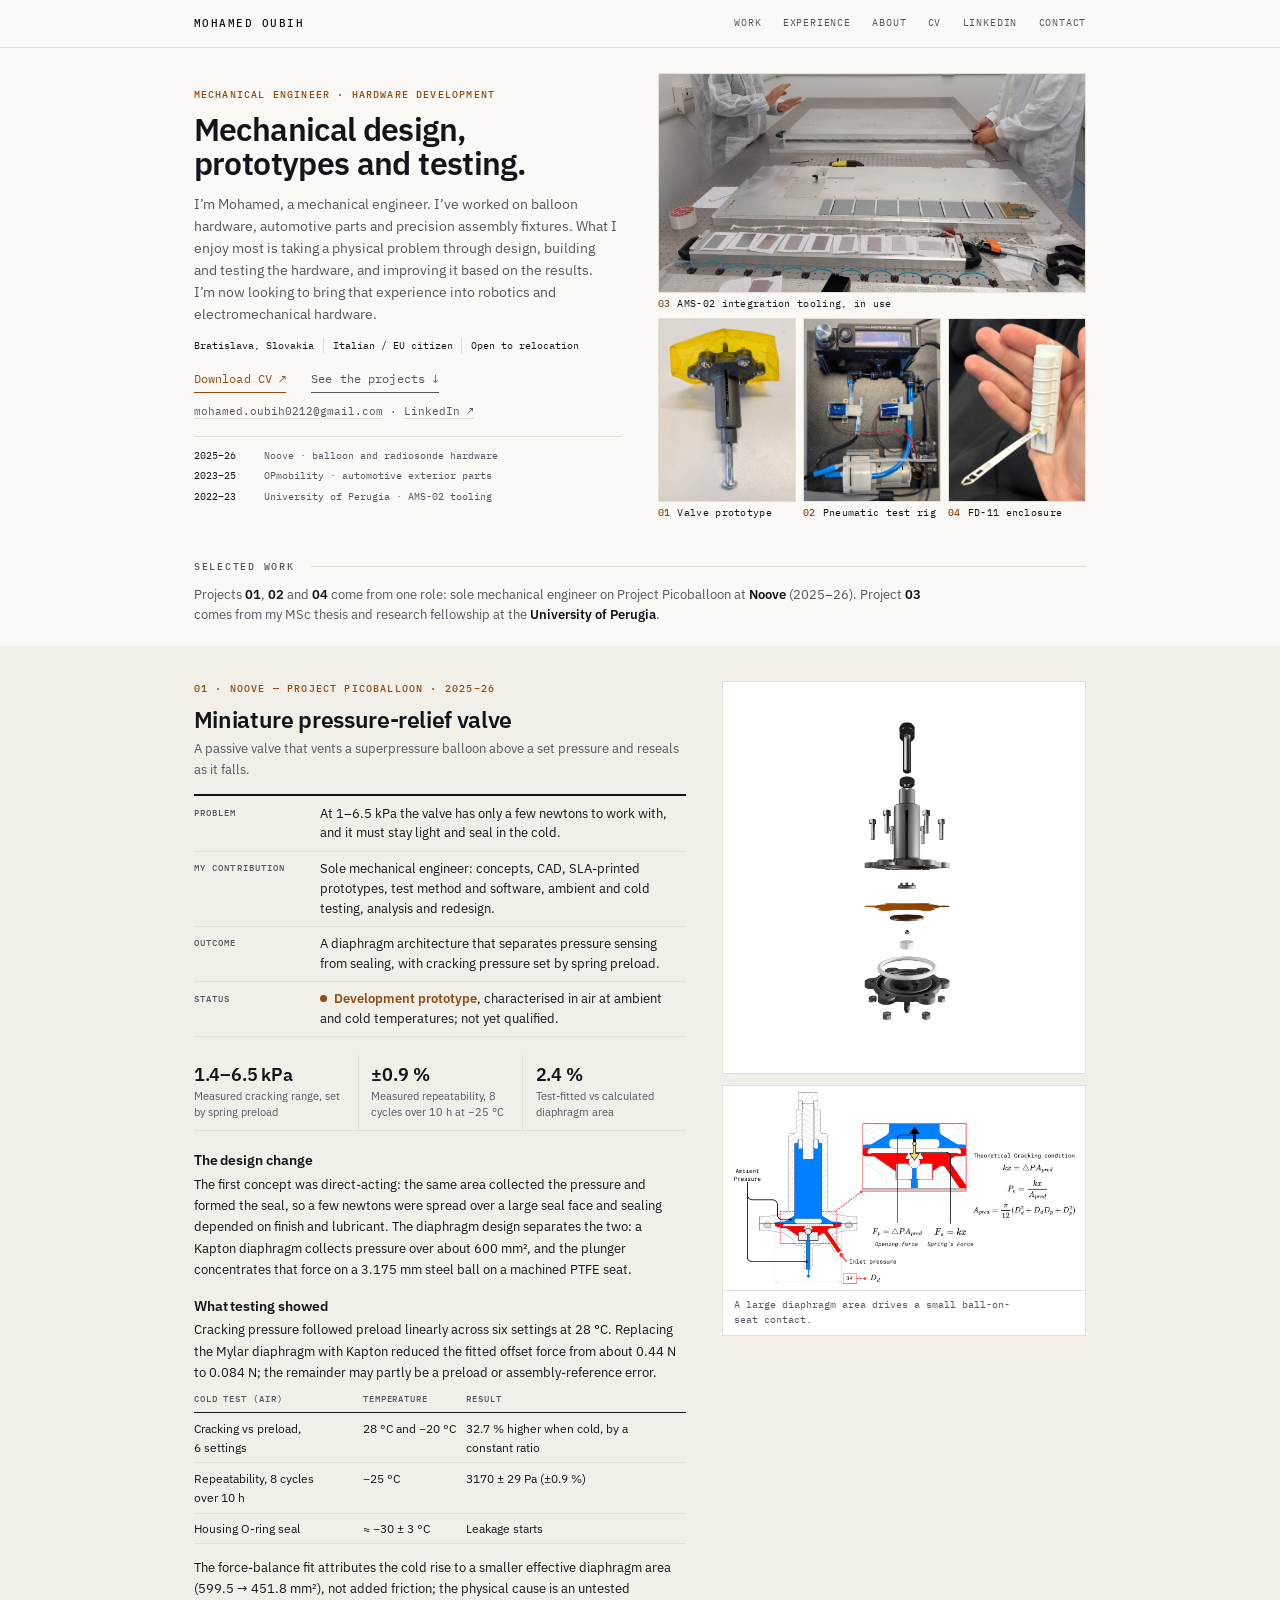
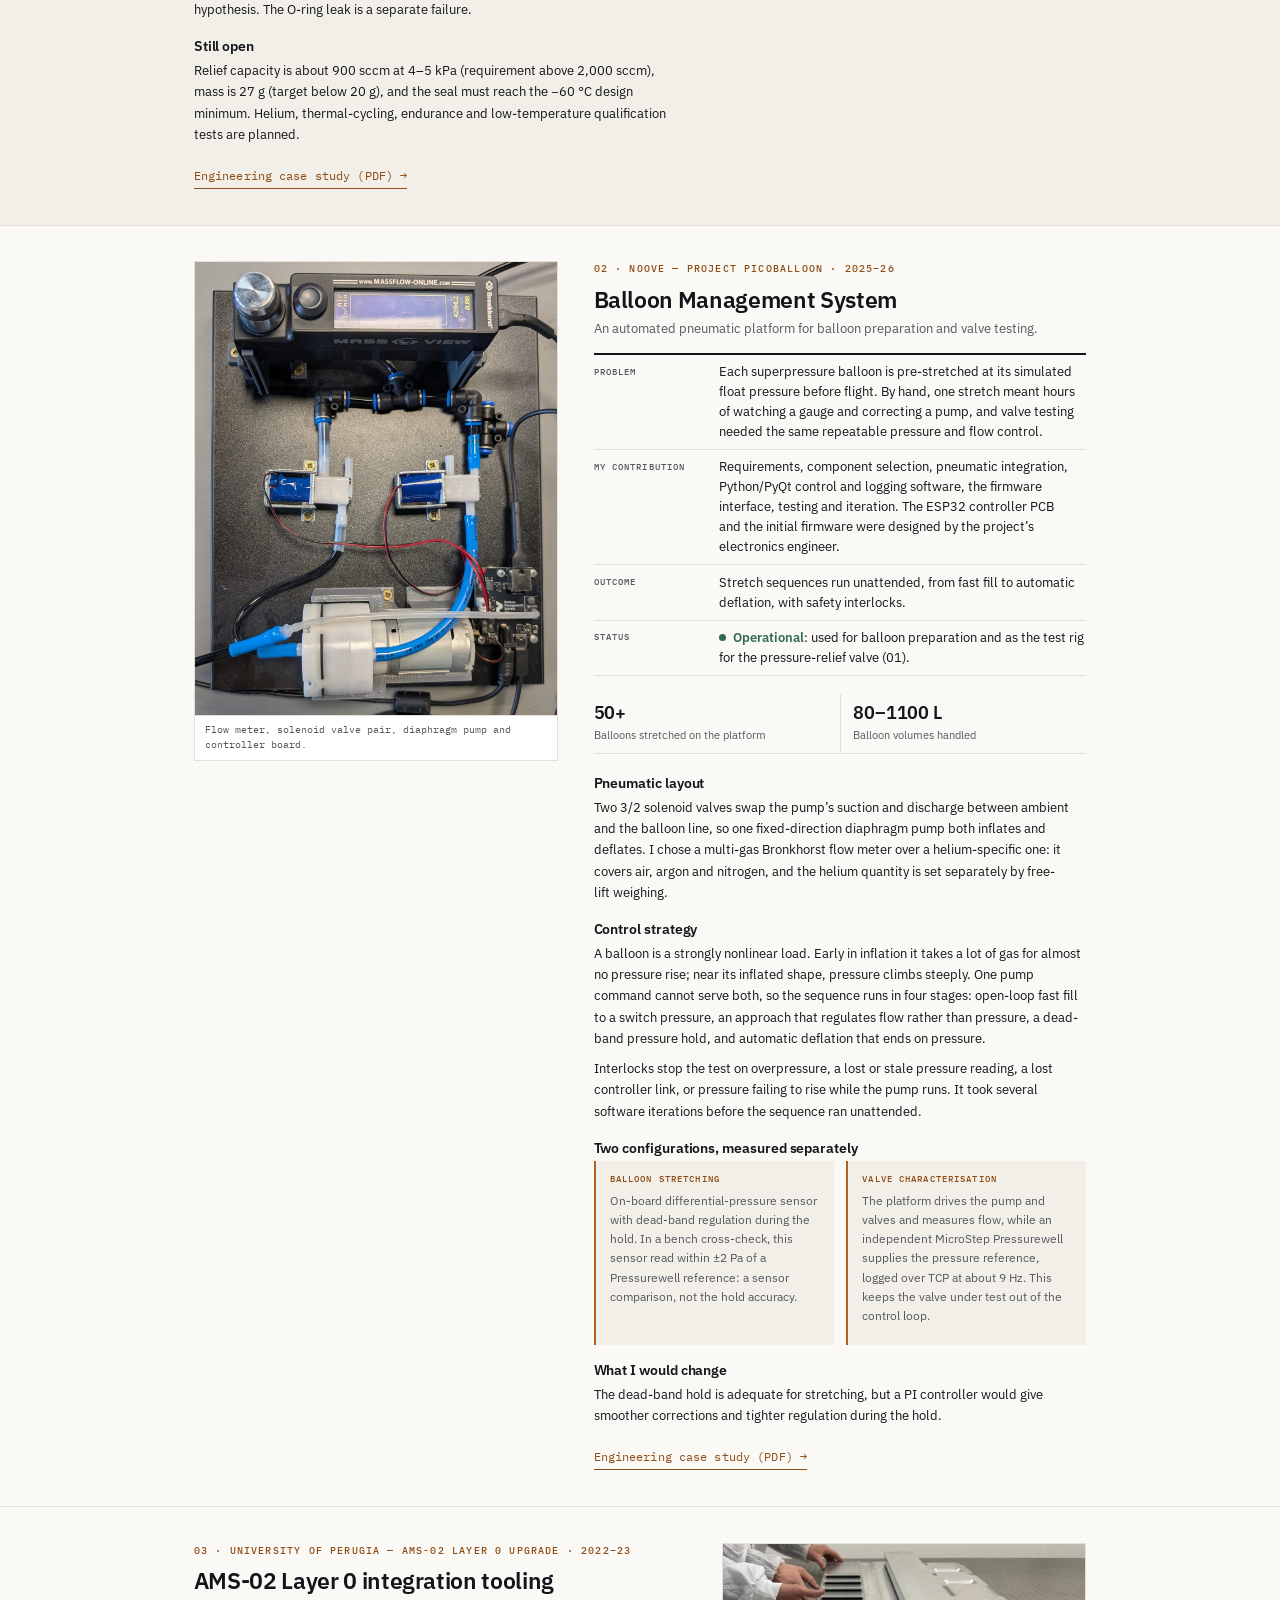
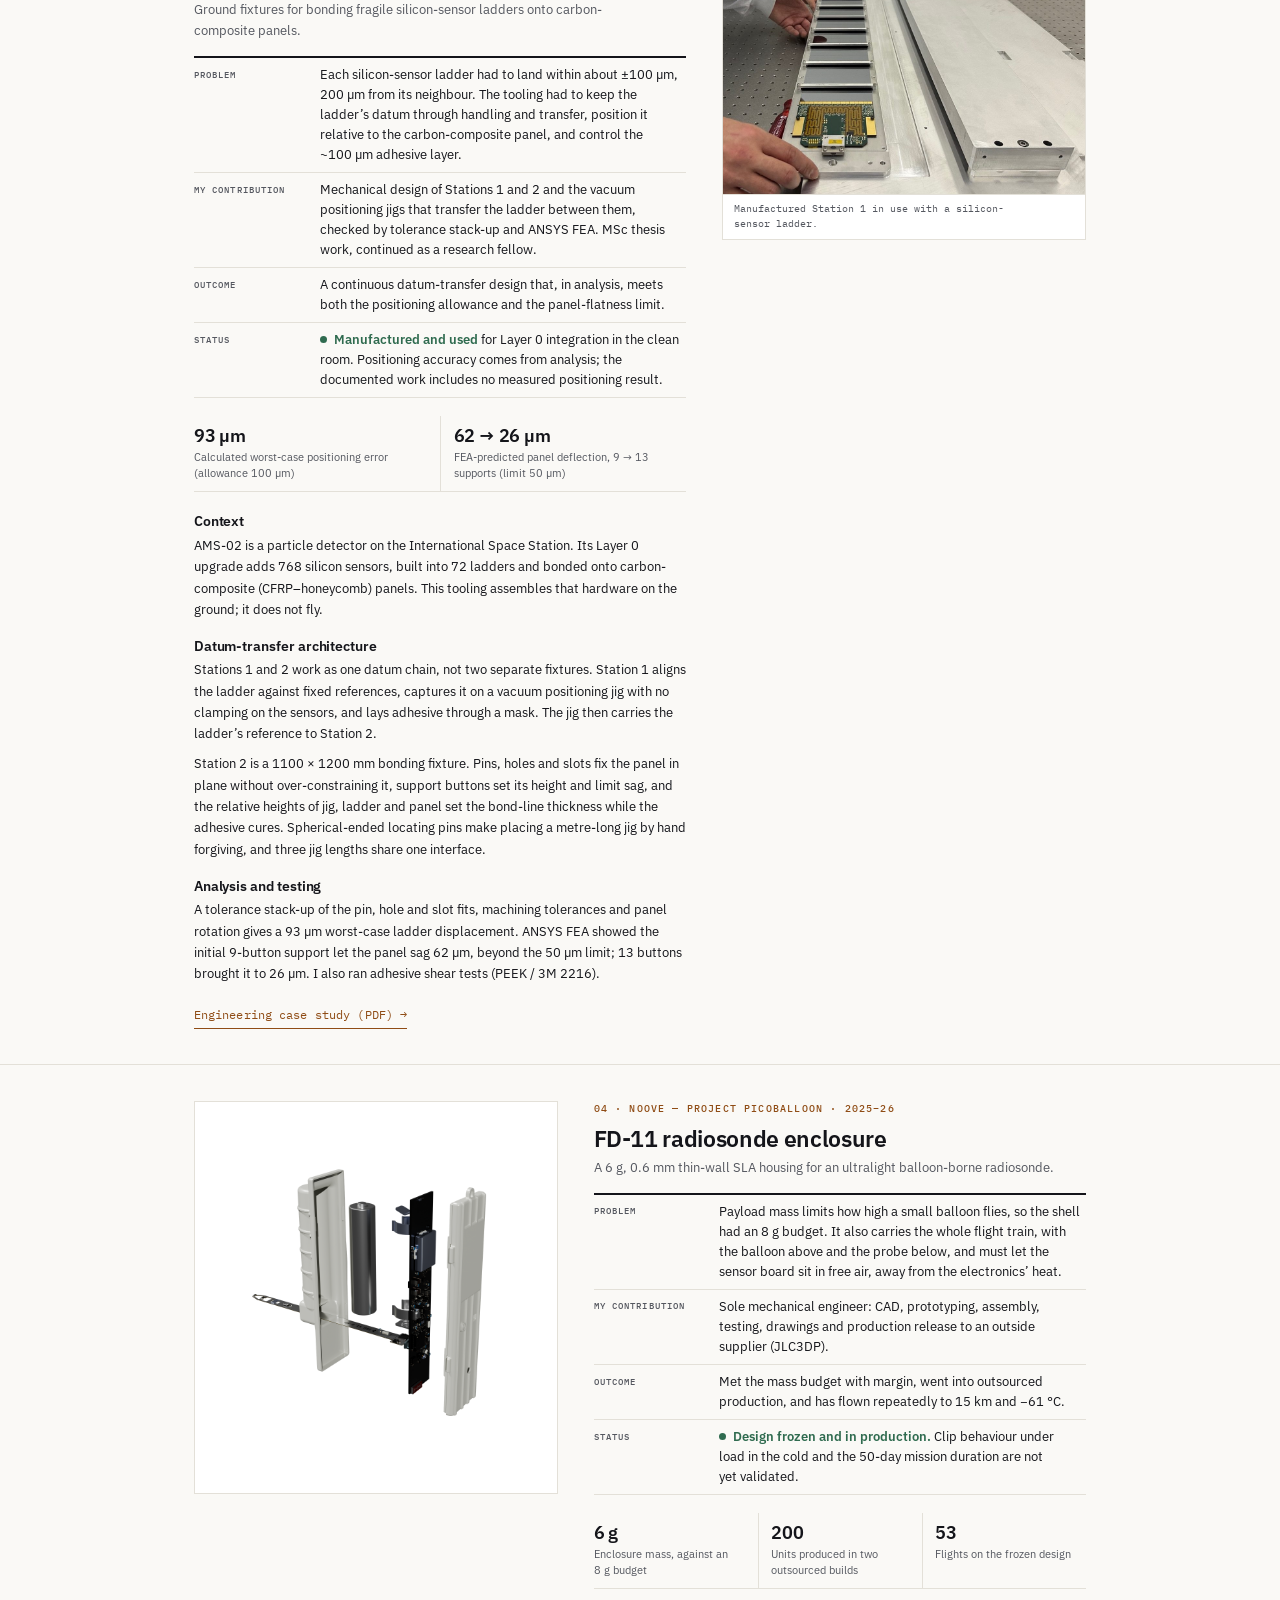
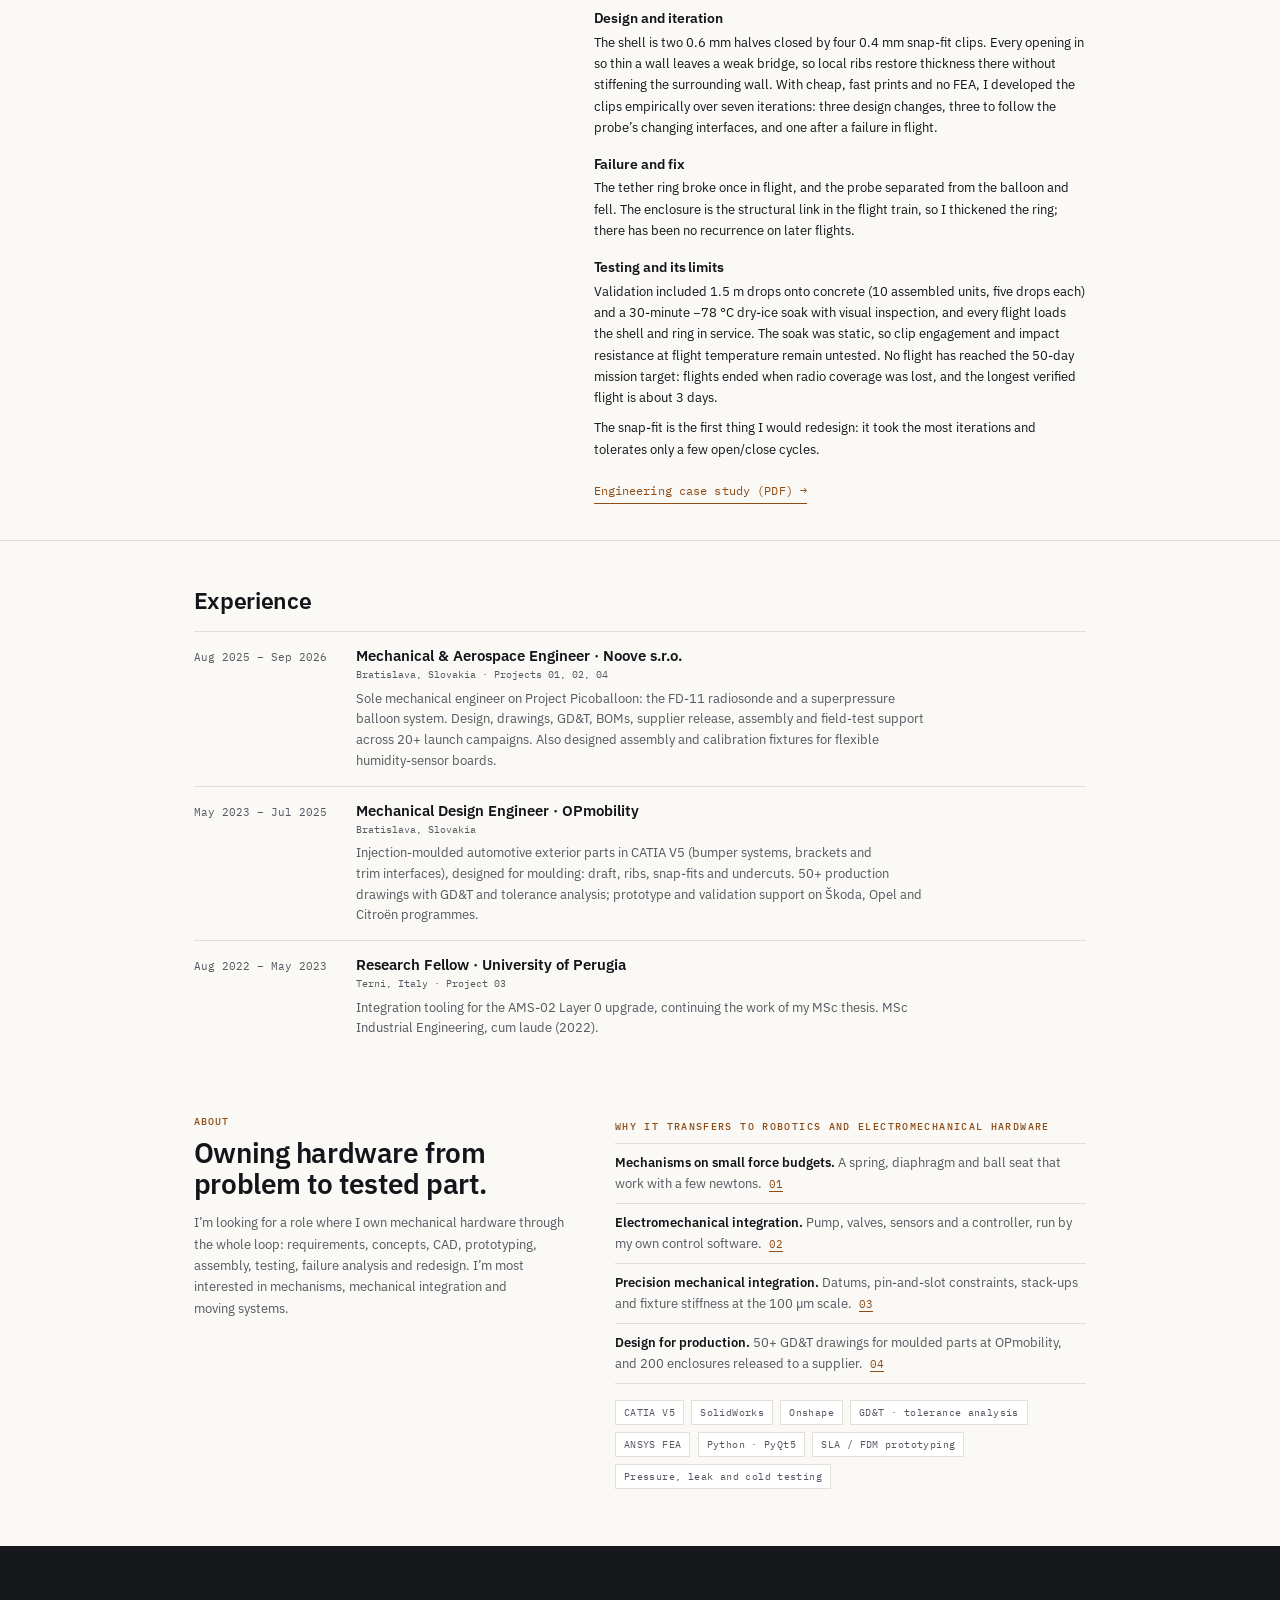
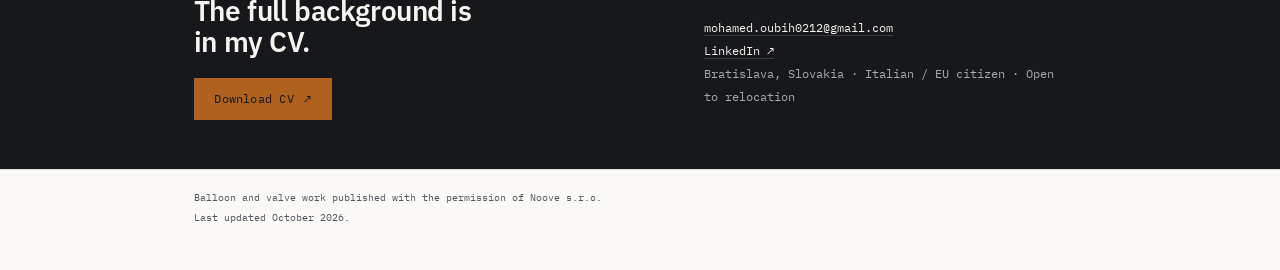
==== commit 4aa856d8: "Reduced size to 75%" ====
--- a/index.html
+++ b/index.html
@@ -29,7 +29,7 @@
 <link rel="preconnect" href="https://fonts.gstatic.com" crossorigin>
 <link href="https://fonts.googleapis.com/css2?family=IBM+Plex+Mono:wght@400;500&family=IBM+Plex+Sans:wght@400;500;600;700&display=swap" rel="stylesheet">
 <link rel="preload" as="image" href="img/hw-ams-cleanroom.jpg" fetchpriority="high">
-<link rel="stylesheet" href="css/style.css">
+<link rel="stylesheet" href="css/style.css?v=20261007">
 </head>
 <body>
 
--- a/css/style.css
+++ b/css/style.css
@@ -445,6 +445,97 @@
   .site-footer{padding-bottom:64px}
 }
 
+/* ---------- desktop scale ----------
+   Desktop (901px and up) is sized in one unit, --u: 1px when the window is 1440px or
+   wider, shrinking in proportion to the window down to 0.75px at 1080px and below.
+   A narrower desktop window therefore shows the 1440px layout scaled down, the way
+   browser zoom would, instead of the same layout filling the window at full size.
+   The smallest labels keep an 8.5px floor. Phone and tablet rules above are untouched. */
+@media (min-width:901px){
+  :root{
+    --u:clamp(.75px, calc(100vw / 1440), 1px);
+    --content:calc(1060 * var(--u)); --gutter:calc(28 * var(--u)); --header-h:calc(54 * var(--u));
+  }
+  body{font-size:calc(15 * var(--u))}
+
+  .logo{font-size:calc(12 * var(--u))}
+  .site-nav{gap:calc(24 * var(--u)); font-size:calc(11.5 * var(--u))}
+  .eyebrow{font-size:max(8.5px, calc(11 * var(--u))); margin-bottom:calc(10 * var(--u))}
+  .section-label{font-size:max(8.5px, calc(11 * var(--u))); gap:calc(18 * var(--u)); margin:calc(8 * var(--u)) auto calc(12 * var(--u))}
+  .arrow-link{font-size:calc(13 * var(--u)); gap:calc(8 * var(--u))}
+  .btn-solid{font-size:calc(13 * var(--u)); padding:calc(12 * var(--u)) calc(22 * var(--u))}
+
+  .hero{padding:calc(28 * var(--u)) 0 calc(36 * var(--u))}
+  .hero__grid{gap:calc(40 * var(--u))}
+  .hero h1{font-size:calc(36 * var(--u))}
+  .hero__lede{font-size:calc(15.5 * var(--u)); margin-top:calc(14 * var(--u))}
+  .hero__facts{font-size:calc(11.5 * var(--u)); margin-top:calc(14 * var(--u))}
+  .hero__facts li{padding:0 calc(10 * var(--u))}
+  .hero__actions{margin-top:calc(18 * var(--u)); gap:calc(14 * var(--u)) calc(28 * var(--u))}
+  .hero__contact{font-size:calc(12 * var(--u)); margin-top:calc(12 * var(--u))}
+  .hero__roles{font-size:calc(11.5 * var(--u)); margin-top:calc(18 * var(--u)); padding-top:calc(12 * var(--u))}
+  .hero__roles div{gap:calc(16 * var(--u))}
+  .hero-hw{gap:calc(8 * var(--u))}
+  .hw__cap{font-size:max(8.5px, calc(11 * var(--u))); padding-top:calc(5 * var(--u)); gap:calc(8 * var(--u))}
+
+  .work-intro{font-size:calc(14.5 * var(--u)); margin-bottom:calc(22 * var(--u))}
+
+  .project{padding:calc(40 * var(--u)) 0}
+  .project__grid{grid-template-columns:minmax(0,1.15fr) minmax(0,.85fr); gap:calc(40 * var(--u))}
+  .project__grid--flip{grid-template-columns:minmax(0,.85fr) minmax(0,1.15fr)}
+  .project h3{font-size:calc(26 * var(--u)); margin-bottom:calc(6 * var(--u))}
+  .project__sub{font-size:calc(15 * var(--u)); margin-bottom:calc(16 * var(--u))}
+  .brief{margin-bottom:calc(20 * var(--u))}
+  .brief div{grid-template-columns:8.5em minmax(0,1fr); gap:calc(14 * var(--u)); padding:calc(8 * var(--u)) 0}
+  .brief dt{font-size:max(8.5px, calc(10.5 * var(--u))); padding-top:calc(3 * var(--u))}
+  .brief dd{font-size:calc(14.5 * var(--u))}
+  .status::before{width:calc(8 * var(--u)); height:calc(8 * var(--u)); margin-right:calc(8 * var(--u))}
+  .metrics{margin-bottom:calc(24 * var(--u))}
+  .metrics div{padding:calc(11 * var(--u)) calc(14 * var(--u))}
+  .metrics dd{font-size:calc(20 * var(--u))}
+  .metrics dt{font-size:calc(12.5 * var(--u))}
+  .details{margin-bottom:calc(22 * var(--u))}
+  .details h4{font-size:calc(15.5 * var(--u)); margin:calc(20 * var(--u)) 0 calc(4 * var(--u))}
+  .details p{font-size:calc(15 * var(--u)); margin-bottom:calc(10 * var(--u))}
+  .tests{margin:calc(4 * var(--u)) 0 calc(14 * var(--u))}
+  .tests table{font-size:calc(13.5 * var(--u))}
+  .tests th{font-size:max(8.5px, calc(10.5 * var(--u))); padding:0 calc(14 * var(--u)) calc(6 * var(--u)) 0}
+  .tests td{padding:calc(6 * var(--u)) calc(12 * var(--u)) calc(6 * var(--u)) 0}
+  .configs{gap:calc(14 * var(--u)); margin:calc(4 * var(--u)) 0 calc(12 * var(--u))}
+  .configs > div{padding:calc(12 * var(--u)) calc(16 * var(--u))}
+  .configs p{font-size:calc(13.5 * var(--u))}
+  .configs .configs__title{font-size:max(8.5px, calc(10.5 * var(--u)))}
+  .project__media-stack{gap:calc(12 * var(--u)); top:calc(var(--header-h) + calc(20 * var(--u)))}
+  .project__grid > .project__media{top:calc(var(--header-h) + calc(20 * var(--u)))}
+  .media--contain img{padding:calc(28 * var(--u))}
+  .project__media figcaption{font-size:max(8.5px, calc(11 * var(--u))); padding:calc(8 * var(--u)) calc(12 * var(--u))}
+
+  .experience{padding:calc(52 * var(--u)) 0 calc(16 * var(--u))}
+  .block-title{font-size:calc(26 * var(--u)); margin-bottom:calc(20 * var(--u))}
+  .roles li{grid-template-columns:10em minmax(0,1fr); gap:calc(6 * var(--u)) calc(32 * var(--u)); padding:calc(16 * var(--u)) 0}
+  .roles__when{font-size:calc(12 * var(--u))}
+  .roles h3{font-size:calc(16.5 * var(--u))}
+  .roles__where{font-size:calc(11.5 * var(--u)); margin:calc(2 * var(--u)) 0 calc(6 * var(--u))}
+  .roles li p:last-child{font-size:calc(14.5 * var(--u))}
+
+  .approach{padding:calc(52 * var(--u)) 0 calc(64 * var(--u))}
+  .approach__grid{gap:calc(40 * var(--u))}
+  .approach h2{font-size:calc(31 * var(--u))}
+  .approach__lede{font-size:calc(15 * var(--u)); margin-top:calc(14 * var(--u))}
+  .approach__h{font-size:max(8.5px, calc(11 * var(--u))); margin:calc(6 * var(--u)) 0 calc(10 * var(--u))}
+  .transfer li{font-size:calc(14.5 * var(--u)); padding:calc(10 * var(--u)) 0}
+  .transfer a{font-size:calc(12 * var(--u))}
+  .tools{font-size:max(8.5px, calc(11 * var(--u))); margin-top:calc(18 * var(--u)); gap:calc(8 * var(--u))}
+  .tools span{padding:calc(4 * var(--u)) calc(9 * var(--u))}
+
+  .closing{padding:calc(56 * var(--u)) 0}
+  .closing__grid{gap:calc(48 * var(--u))}
+  .closing h2{font-size:calc(31 * var(--u)); margin-bottom:calc(22 * var(--u))}
+  .closing__contact{font-size:calc(13 * var(--u)); line-height:2}
+
+  .site-footer{font-size:calc(11.5 * var(--u)); padding:calc(20 * var(--u)) 0 calc(48 * var(--u))}
+}
+
 @media (prefers-reduced-motion:reduce){
   html{scroll-behavior:auto}
   *{transition:none!important;animation:none!important}
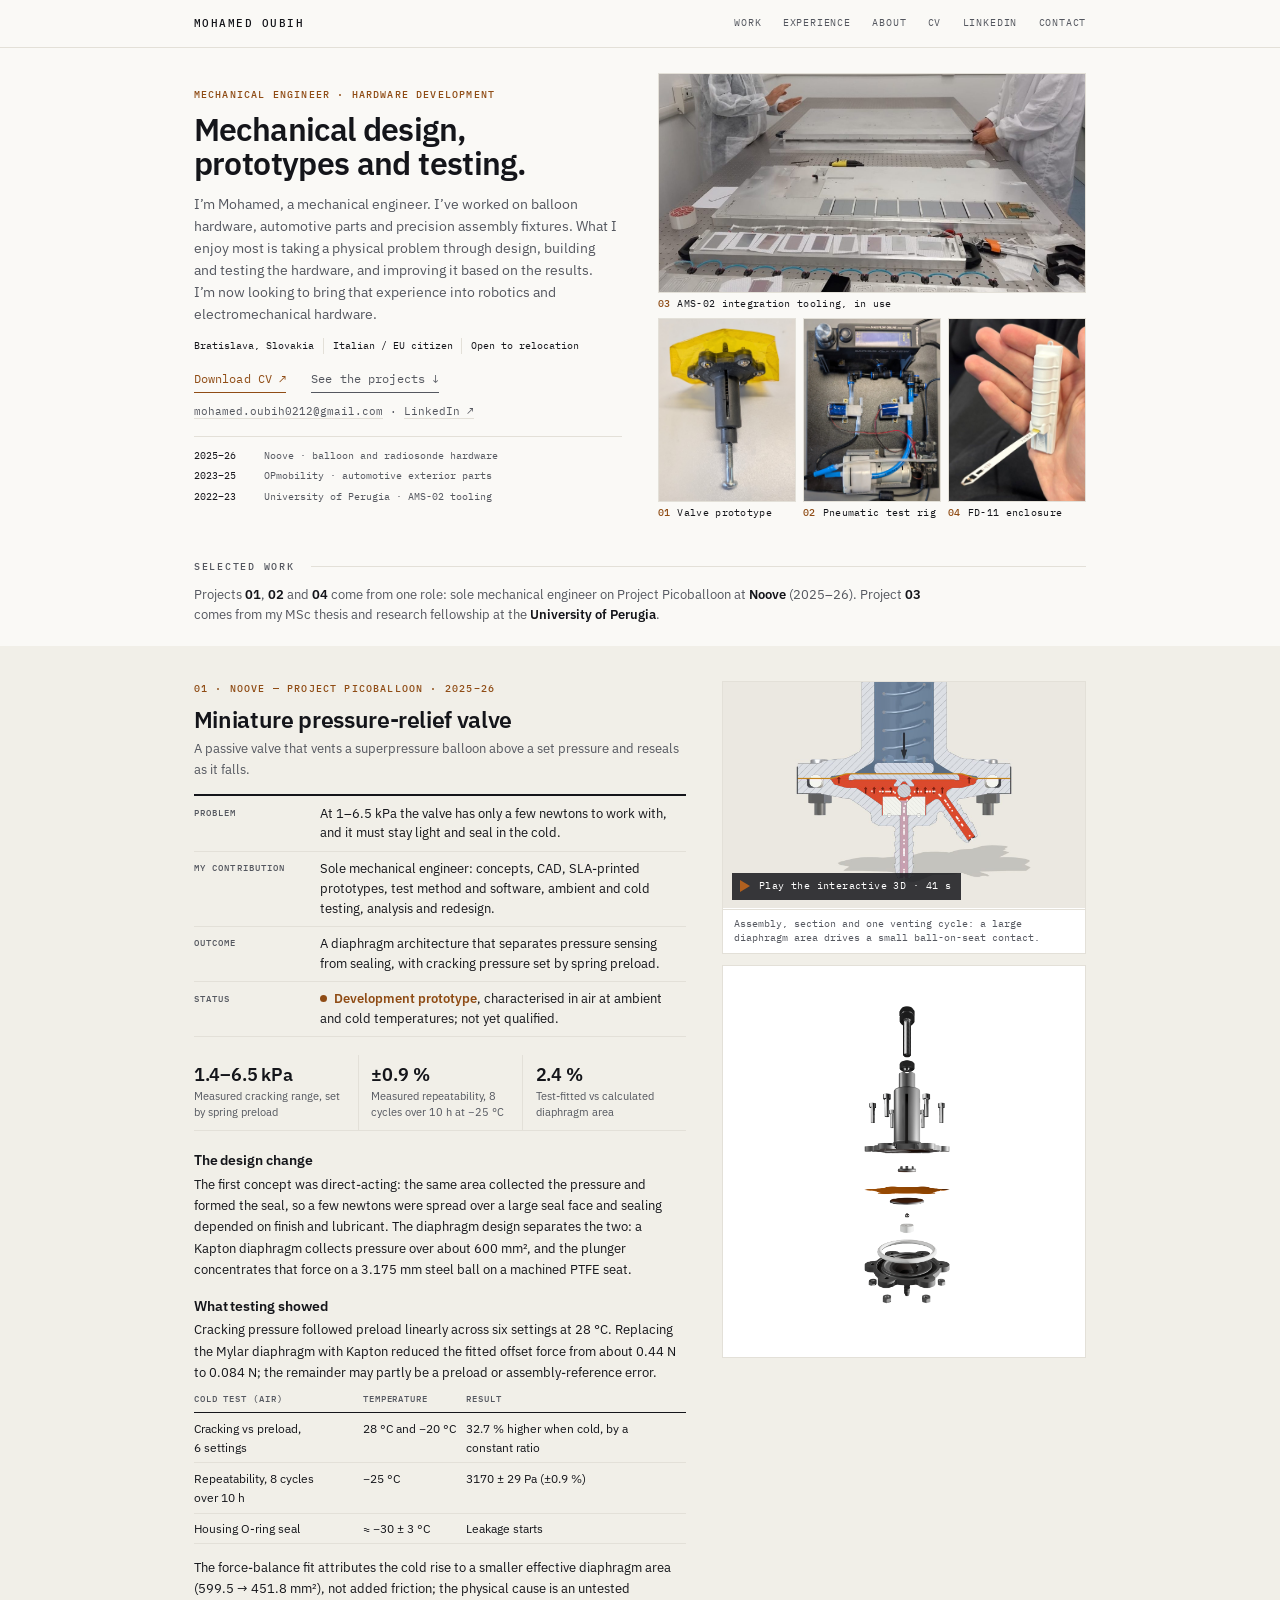
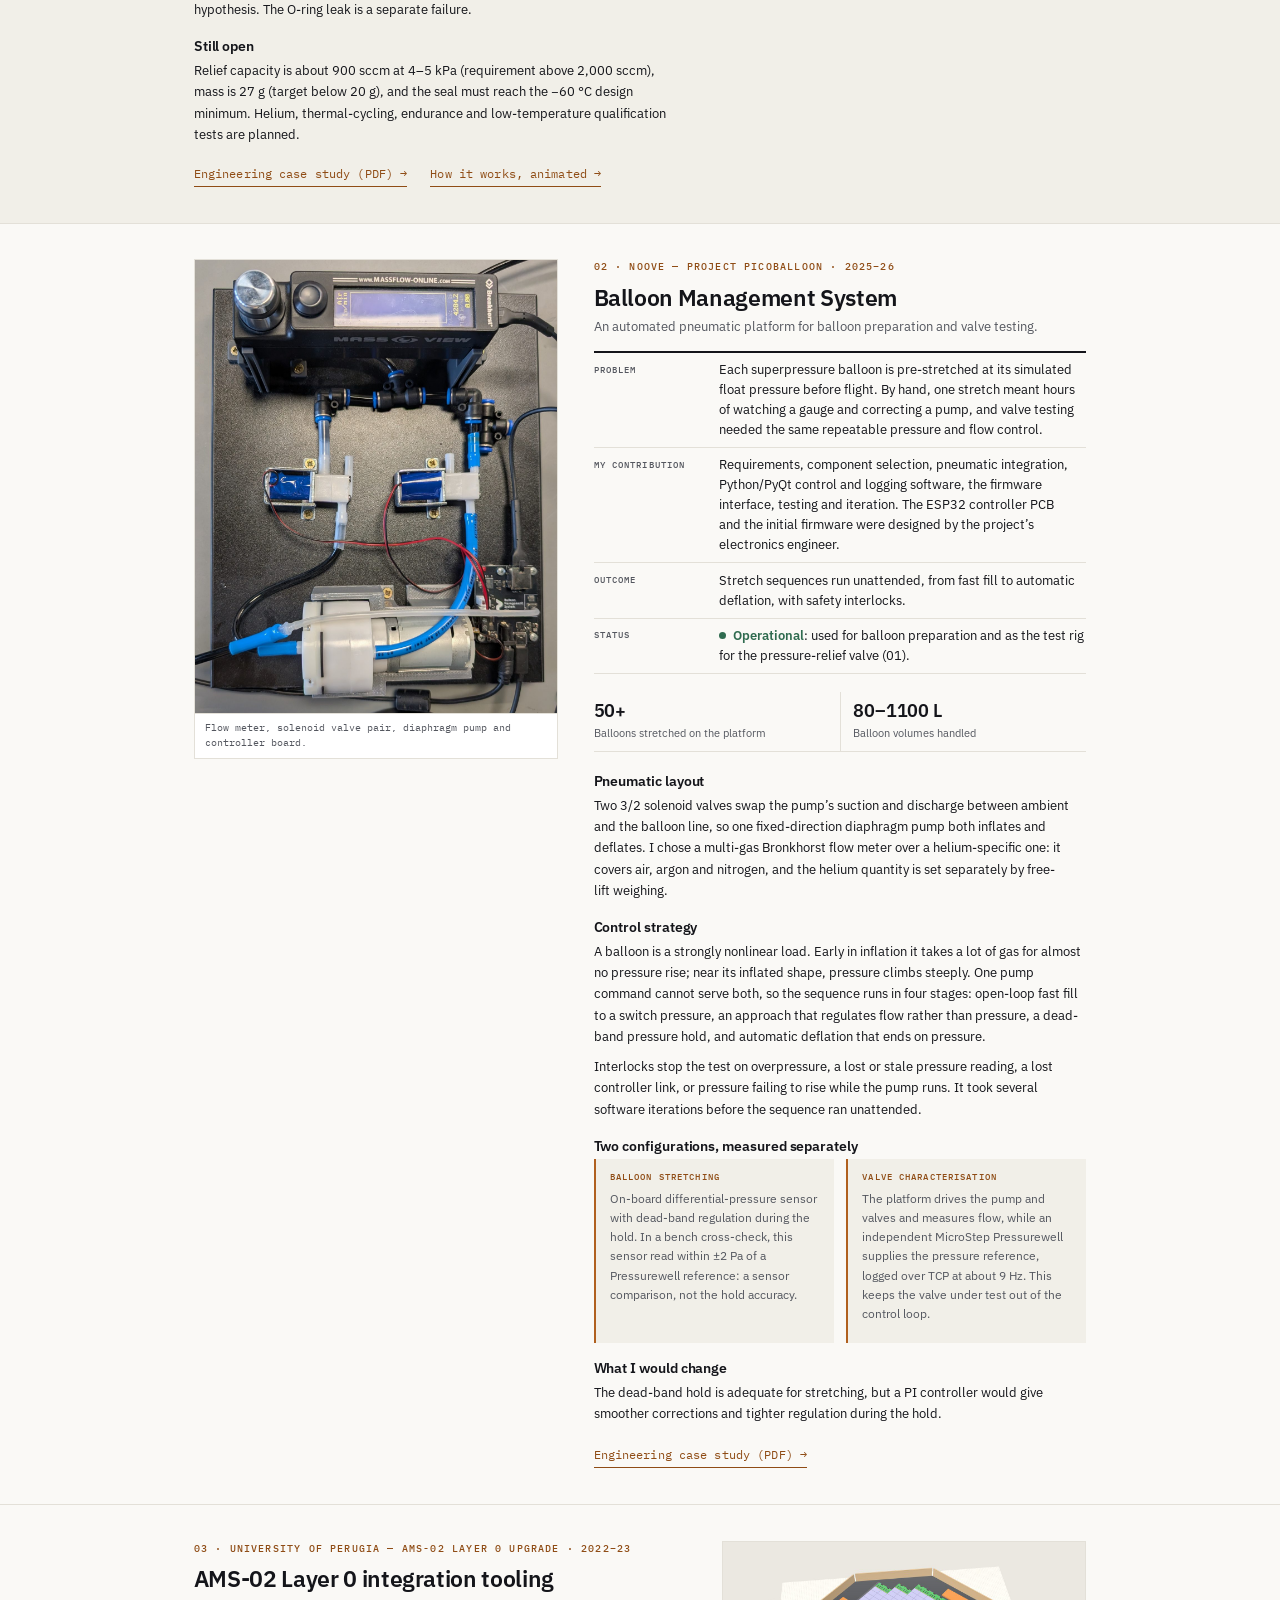
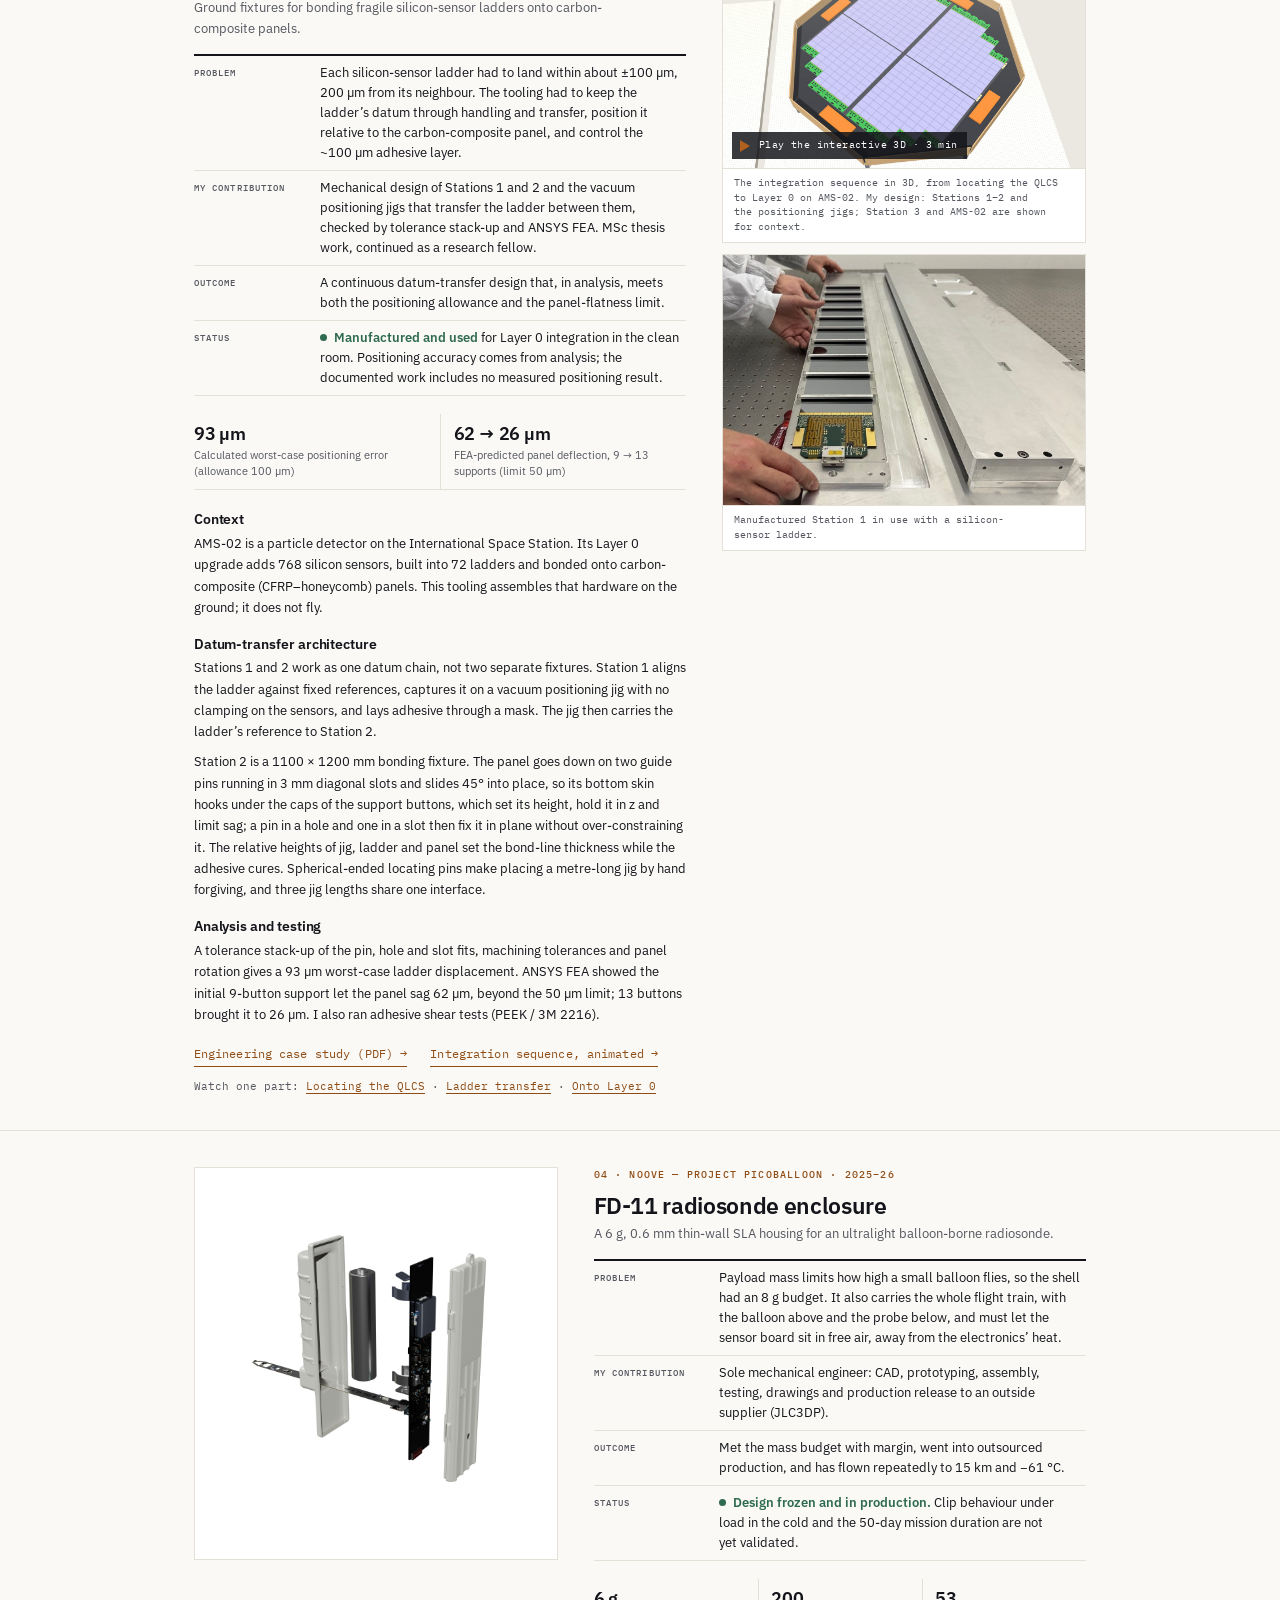
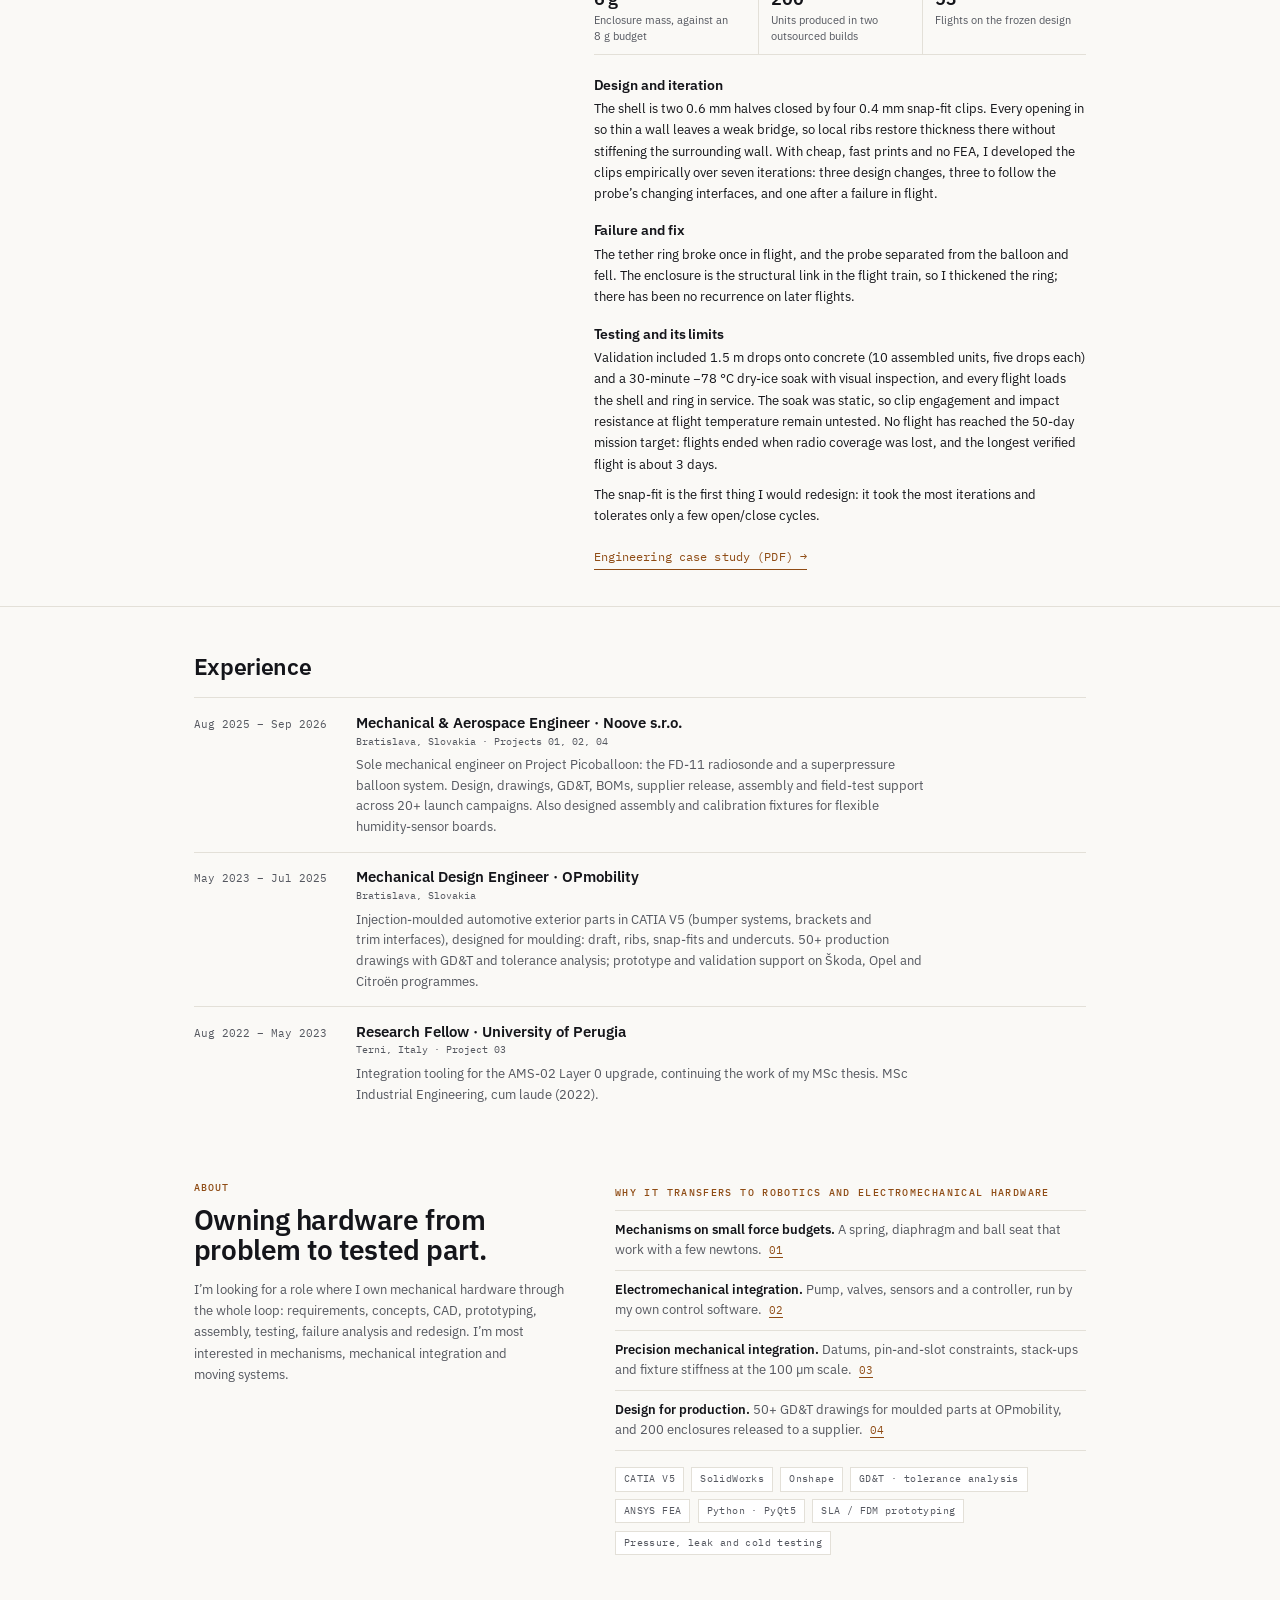
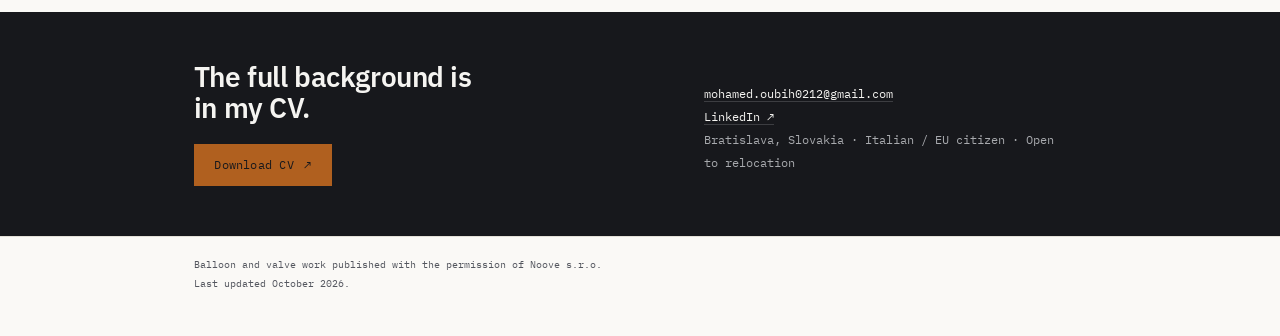
==== commit 7560ecb9: "Added animations" ====
--- a/index.html
+++ b/index.html
@@ -29,7 +29,7 @@
 <link rel="preconnect" href="https://fonts.gstatic.com" crossorigin>
 <link href="https://fonts.googleapis.com/css2?family=IBM+Plex+Mono:wght@400;500&family=IBM+Plex+Sans:wght@400;500;600;700&display=swap" rel="stylesheet">
 <link rel="preload" as="image" href="img/hw-ams-cleanroom.jpg" fetchpriority="high">
-<link rel="stylesheet" href="css/style.css?v=20261007">
+<link rel="stylesheet" href="css/style.css?v=20261009">
 </head>
 <body>
 
@@ -181,18 +181,24 @@
           </p>
         </div>
 
-        <a class="arrow-link arrow-link--primary" href="pdf/prv.pdf" target="_blank" rel="noopener">Engineering case study (PDF) <span class="arrow" aria-hidden="true">→</span></a>
+        <div class="project__links">
+          <a class="arrow-link arrow-link--primary" href="pdf/prv.pdf" target="_blank" rel="noopener">Engineering case study (PDF) <span class="arrow" aria-hidden="true">→</span></a>
+          <a class="arrow-link arrow-link--primary" href="prv-section/" data-anim-open="">How it works, animated <span class="arrow" aria-hidden="true">→</span></a>
+        </div>
       </div>
 
       <div class="project__media-stack">
+        <figure class="project__media media--anim reveal">
+          <a class="anim-link" href="prv-section/" data-anim-open="" aria-label="Play the interactive 3D animation of the pressure-relief valve">
+            <video src="img/prv-section-preview.mp4" poster="img/prv-section-animation.jpg" width="960" height="600"
+                   muted loop playsinline preload="none" data-autoplay aria-hidden="true"></video>
+            <span class="anim-badge">Play the interactive 3D · 41 s</span>
+          </a>
+          <figcaption>Assembly, section and one venting cycle: a large diaphragm area drives a small ball-on-seat contact.</figcaption>
+        </figure>
         <figure class="project__media media--contain reveal">
           <img src="img/PRV_Exploded_View_Render.png" width="1946" height="2402" loading="lazy" decoding="async"
                alt="Exploded CAD render of the pressure-relief valve: housings, Kapton diaphragm, plunger, spring seat, steel ball, PTFE seat and O-ring.">
-        </figure>
-        <figure class="project__media media--wide reveal">
-          <img src="img/prv-section.png" width="1400" height="788" loading="lazy" decoding="async"
-               alt="Section view and force balance: inlet pressure acts on the diaphragm area, opposed by the spring force pressing the ball into the seat.">
-          <figcaption>A large diaphragm area drives a small ball-on-seat contact.</figcaption>
         </figure>
       </div>
     </div>
@@ -313,10 +319,12 @@
             lays adhesive through a mask. The jig then carries the ladder’s reference to Station 2.
           </p>
           <p>
-            Station 2 is a 1100 × 1200&nbsp;mm bonding fixture. Pins, holes and slots fix the panel in plane without
-            over-constraining it, support buttons set its height and limit sag, and the relative heights of jig,
-            ladder and panel set the bond-line thickness while the adhesive cures. Spherical-ended locating pins
-            make placing a metre-long jig by hand forgiving, and three jig lengths share one interface.
+            Station 2 is a 1100 × 1200&nbsp;mm bonding fixture. The panel goes down on two guide pins running in
+            3&nbsp;mm diagonal slots and slides 45° into place, so its bottom skin hooks under the caps of the support
+            buttons, which set its height, hold it in z and limit sag; a pin in a hole and one in a slot then fix it in
+            plane without over-constraining it. The relative heights of jig, ladder and panel set the bond-line
+            thickness while the adhesive cures. Spherical-ended locating pins make placing a metre-long jig by hand
+            forgiving, and three jig lengths share one interface.
           </p>
 
           <h4>Analysis and testing</h4>
@@ -328,14 +336,33 @@
           </p>
         </div>
 
-        <a class="arrow-link arrow-link--primary" href="pdf/ams02.pdf" target="_blank" rel="noopener">Engineering case study (PDF) <span class="arrow" aria-hidden="true">→</span></a>
-      </div>
-
-      <figure class="project__media media--landscape reveal">
-        <img src="img/hw-ams-station1.jpg" width="1118" height="773" loading="lazy" decoding="async"
-             alt="Manufactured Station 1 on a clean-room table, holding a silicon-sensor ladder with its front-end board.">
-        <figcaption>Manufactured Station 1 in use with a silicon-sensor ladder.</figcaption>
-      </figure>
+        <div class="project__links">
+          <a class="arrow-link arrow-link--primary" href="pdf/ams02.pdf" target="_blank" rel="noopener">Engineering case study (PDF) <span class="arrow" aria-hidden="true">→</span></a>
+          <a class="arrow-link arrow-link--primary" href="ams02-transfer/" data-anim-open="">Integration sequence, animated <span class="arrow" aria-hidden="true">→</span></a>
+        </div>
+        <p class="anim-parts">
+          Watch one part:
+          <a href="ams02-transfer/?step=1&amp;play=1" data-anim-open="1">Locating the QLCS</a> ·
+          <a href="ams02-transfer/?step=6&amp;play=1" data-anim-open="6">Ladder transfer</a> ·
+          <a href="ams02-transfer/?step=15&amp;play=1" data-anim-open="15">Onto Layer 0</a>
+        </p>
+      </div>
+
+      <div class="project__media-stack">
+        <figure class="project__media media--anim reveal">
+          <a class="anim-link" href="ams02-transfer/" data-anim-open="" aria-label="Play the interactive 3D animation of the Layer 0 integration">
+            <video src="img/ams-l0-preview.mp4" poster="img/ams-l0-animation.jpg" width="960" height="600"
+                   muted loop playsinline preload="none" data-autoplay aria-hidden="true"></video>
+            <span class="anim-badge">Play the interactive 3D · 3 min</span>
+          </a>
+          <figcaption>The integration sequence in 3D, from locating the QLCS to Layer 0 on AMS-02. My design: Stations 1–2 and the positioning jigs; Station 3 and AMS-02 are shown for context.</figcaption>
+        </figure>
+        <figure class="project__media media--landscape reveal">
+          <img src="img/hw-ams-station1.jpg" width="1118" height="773" loading="lazy" decoding="async"
+               alt="Manufactured Station 1 on a clean-room table, holding a silicon-sensor ladder with its front-end board.">
+          <figcaption>Manufactured Station 1 in use with a silicon-sensor ladder.</figcaption>
+        </figure>
+      </div>
     </div>
   </article>
 
@@ -495,7 +522,16 @@
   </div>
 </footer>
 
-<script src="js/main.js"></script>
+<dialog class="anim-modal" id="animModal" aria-labelledby="animModalTitle">
+  <div class="anim-modal__bar">
+    <p class="anim-modal__title" id="animModalTitle">Interactive 3D</p>
+    <a class="anim-modal__out" href="ams02-transfer/" target="_blank" rel="noopener">Full page ↗</a>
+    <button class="anim-modal__close" type="button" aria-label="Close the animation">✕</button>
+  </div>
+  <iframe class="anim-modal__frame" title="AMS-02 Layer 0 integration, interactive 3D animation" allow="fullscreen"></iframe>
+</dialog>
+
+<script src="js/main.js?v=20261010"></script>
 
 <script data-goatcounter="https://momoportfolio.goatcounter.com/count"
         async src="//gc.zgo.at/count.js"></script>
--- a/css/style.css
+++ b/css/style.css
@@ -178,6 +178,10 @@
 .arrow-link:hover .arrow,.arrow-link:focus-visible .arrow{transform:translateX(3px)}
 .arrow-link--primary{color:var(--accent-ink)}
 .arrow-link--muted{color:var(--ink-soft)}
+.project__links{display:flex; flex-wrap:wrap; align-items:center; gap:14px 28px}
+.anim-parts{margin:14px 0 0; font-family:var(--mono); font-size:12.5px; color:var(--ink-soft)}
+.anim-parts a{color:var(--accent-ink); text-decoration:none; border-bottom:1px solid currentColor}
+.anim-parts a:hover,.anim-parts a:focus-visible{color:var(--ink)}
 
 .btn-solid{
   display:inline-flex; align-items:center; gap:10px;
@@ -297,6 +301,41 @@
 .media--wide img{aspect-ratio:1400/788; object-fit:contain}
 .media--photo img{aspect-ratio:4/5; object-fit:cover; object-position:center 40%}
 .media--landscape img{aspect-ratio:1118/773; object-fit:cover}
+/* AMS-02 animation preview card */
+.anim-link{display:block; position:relative; color:#fff; text-decoration:none}
+.media--anim video{display:block; width:100%; height:auto; aspect-ratio:16/10; object-fit:cover; background:var(--canvas); transition:transform .4s ease}
+.project__media:hover video{transform:scale(1.015)}
+.anim-badge{
+  position:absolute; left:12px; bottom:12px; display:inline-flex; align-items:center; gap:9px;
+  background:rgba(20,21,26,.84); font-family:var(--mono); font-size:12px; letter-spacing:.04em;
+  padding:7px 12px 7px 10px; transition:background .15s ease;
+}
+.anim-badge::before{
+  content:""; border-style:solid; border-width:6px 0 6px 10px;
+  border-color:transparent transparent transparent var(--accent);
+}
+.anim-link:hover .anim-badge,.anim-link:focus-visible .anim-badge{background:var(--accent-ink)}
+
+/* the full 3D animation, opened over the page */
+.anim-modal{
+  width:min(1320px, 96vw); height:min(900px, 94vh); max-width:none; max-height:none;
+  padding:0; border:1px solid var(--rule); background:var(--bg); color:var(--ink); overflow:hidden;
+}
+.anim-modal[open]{display:flex; flex-direction:column}
+.anim-modal::backdrop{background:rgba(20,21,26,.72)}
+.anim-modal__bar{
+  display:flex; align-items:center; gap:18px; padding:7px 8px 7px 16px;
+  border-bottom:1px solid var(--rule); font-family:var(--mono); font-size:12px;
+}
+.anim-modal__title{flex:1; margin:0; letter-spacing:.1em; text-transform:uppercase; color:var(--ink-soft)}
+.anim-modal__out{color:var(--accent-ink); text-decoration:none; border-bottom:1px solid currentColor}
+.anim-modal__close{
+  width:34px; height:34px; border:1px solid var(--rule); background:var(--paper); color:var(--ink);
+  font-size:14px; line-height:1; cursor:pointer;
+}
+.anim-modal__close:hover{border-color:var(--ink-soft)}
+.anim-modal__frame{display:block; flex:1; width:100%; border:0; background:var(--bg)}
+html.modal-open{overflow:hidden}
 
 .reveal-init{opacity:0; transform:translateY(16px)}
 .reveal-in{opacity:1; transform:translateY(0); transition:opacity .55s ease,transform .55s ease}
@@ -403,6 +442,9 @@
 }
 
 @media (max-width:700px){
+  .anim-modal{width:100vw; height:100vh; height:100dvh; max-height:none; border:0}
+  .anim-modal__title{display:none}
+  .anim-modal__bar{justify-content:flex-end}
   .nav-toggle{display:inline-flex}
   .site-nav{
     position:fixed; inset:var(--header-h) 0 auto 0; z-index:99;
@@ -463,6 +505,9 @@
   .eyebrow{font-size:max(8.5px, calc(11 * var(--u))); margin-bottom:calc(10 * var(--u))}
   .section-label{font-size:max(8.5px, calc(11 * var(--u))); gap:calc(18 * var(--u)); margin:calc(8 * var(--u)) auto calc(12 * var(--u))}
   .arrow-link{font-size:calc(13 * var(--u)); gap:calc(8 * var(--u))}
+  .project__links{gap:calc(12 * var(--u)) calc(26 * var(--u))}
+  .anim-parts{font-size:max(8.5px, calc(12 * var(--u))); margin-top:calc(12 * var(--u))}
+  .anim-badge{font-size:max(8.5px, calc(11.5 * var(--u))); padding:calc(6 * var(--u)) calc(11 * var(--u)) calc(6 * var(--u)) calc(9 * var(--u)); left:calc(10 * var(--u)); bottom:calc(10 * var(--u))}
   .btn-solid{font-size:calc(13 * var(--u)); padding:calc(12 * var(--u)) calc(22 * var(--u))}
 
   .hero{padding:calc(28 * var(--u)) 0 calc(36 * var(--u))}
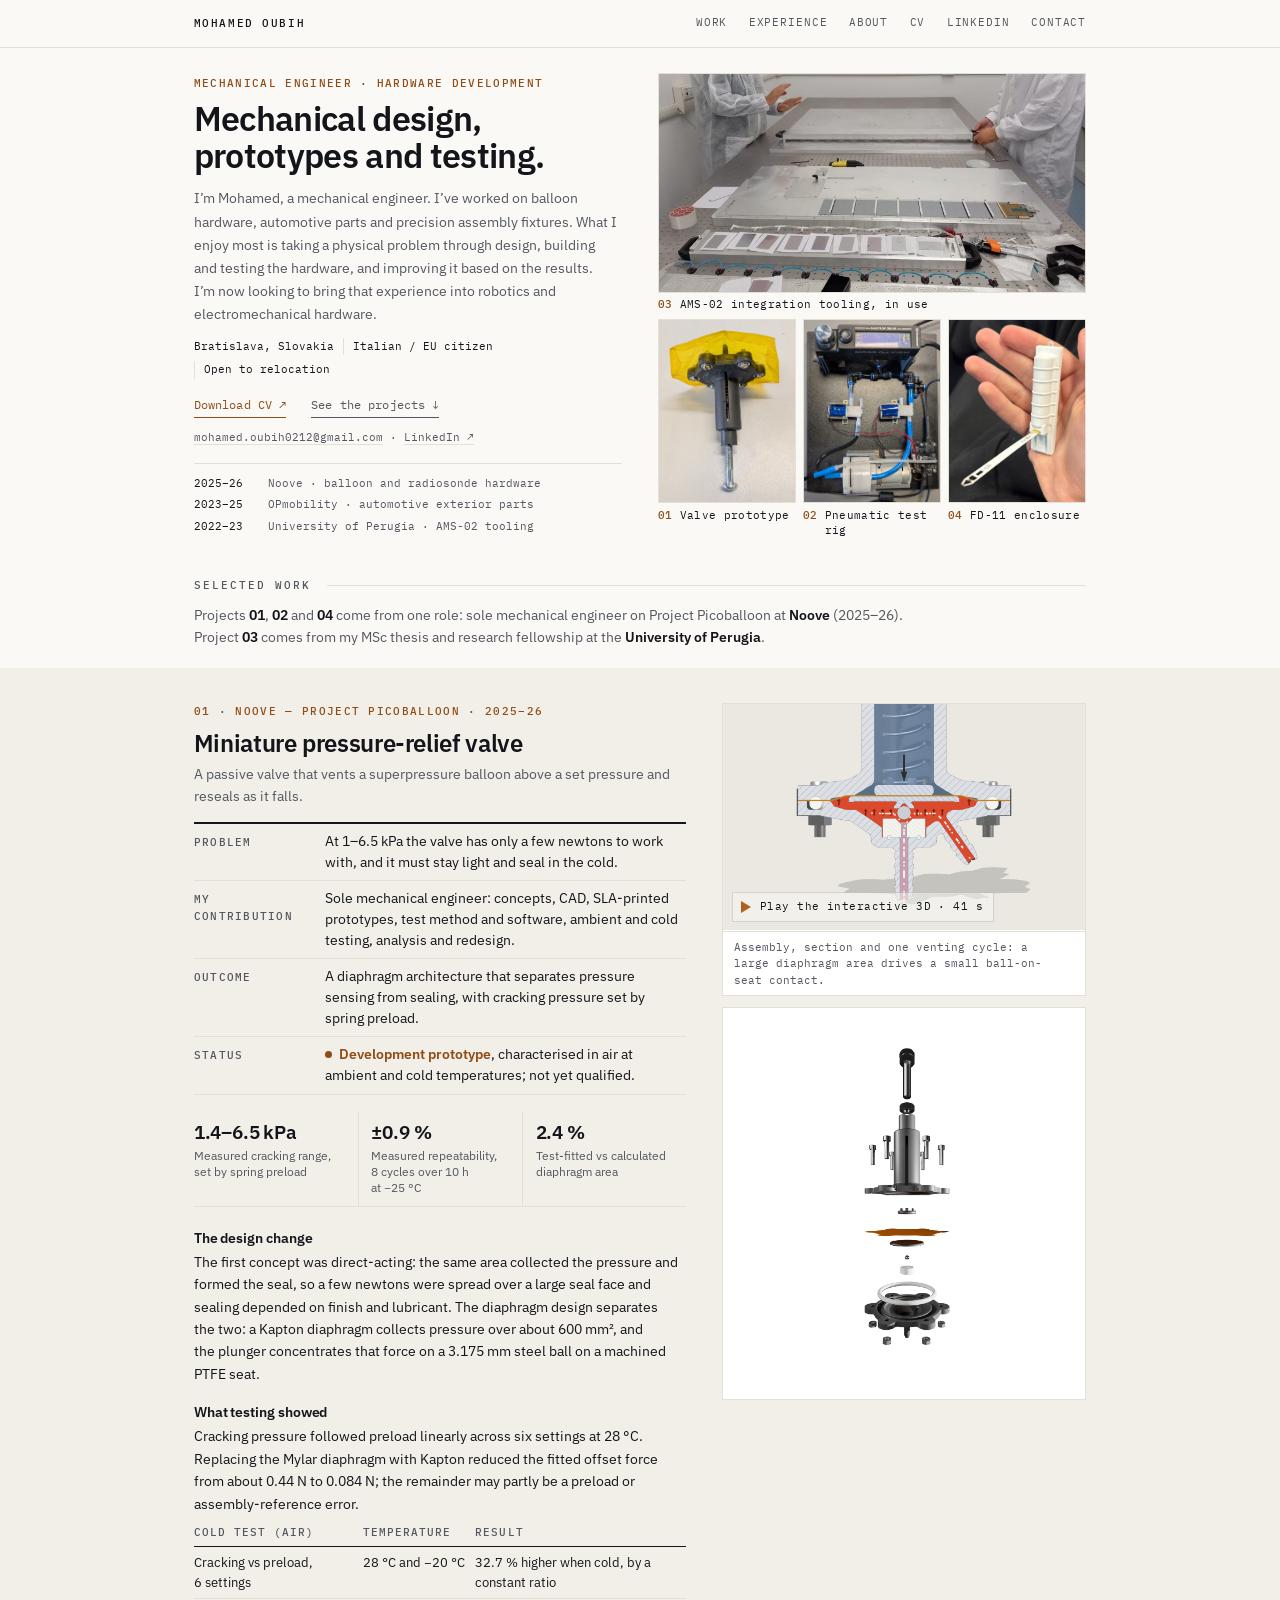
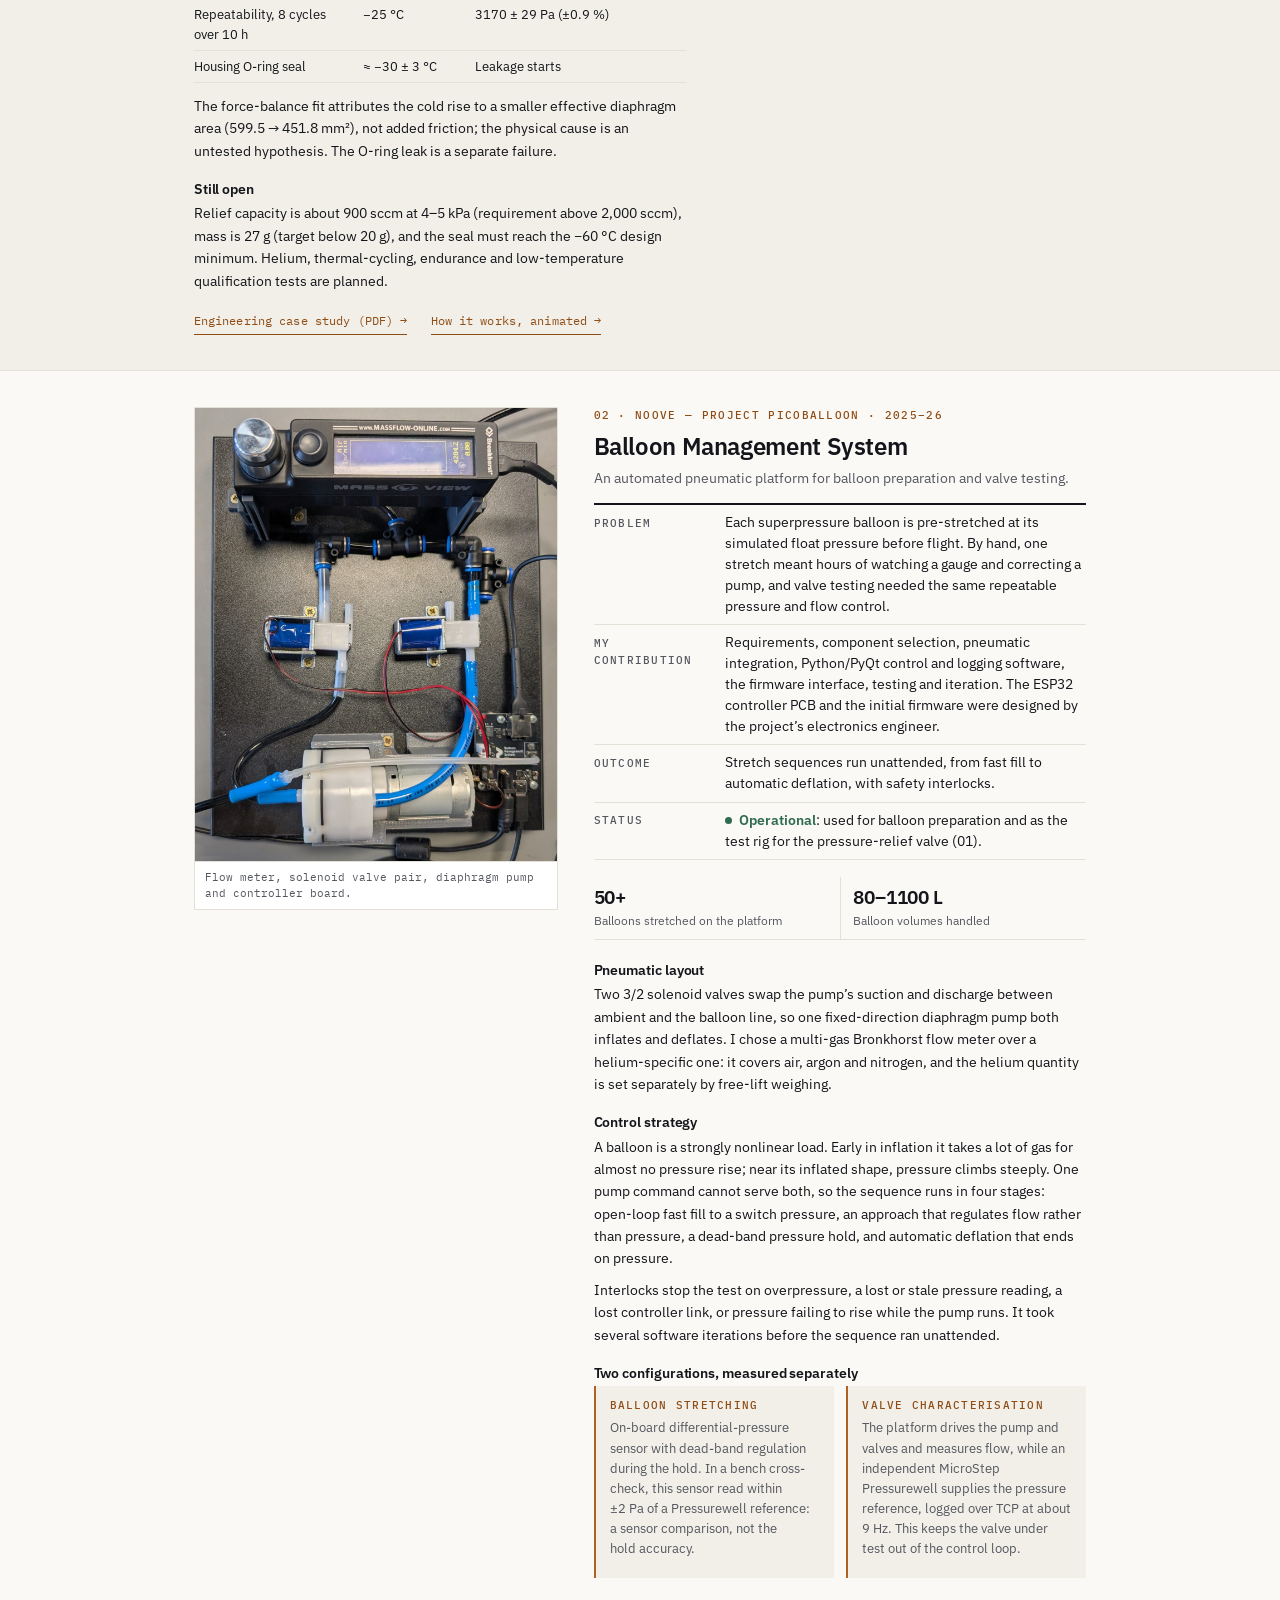
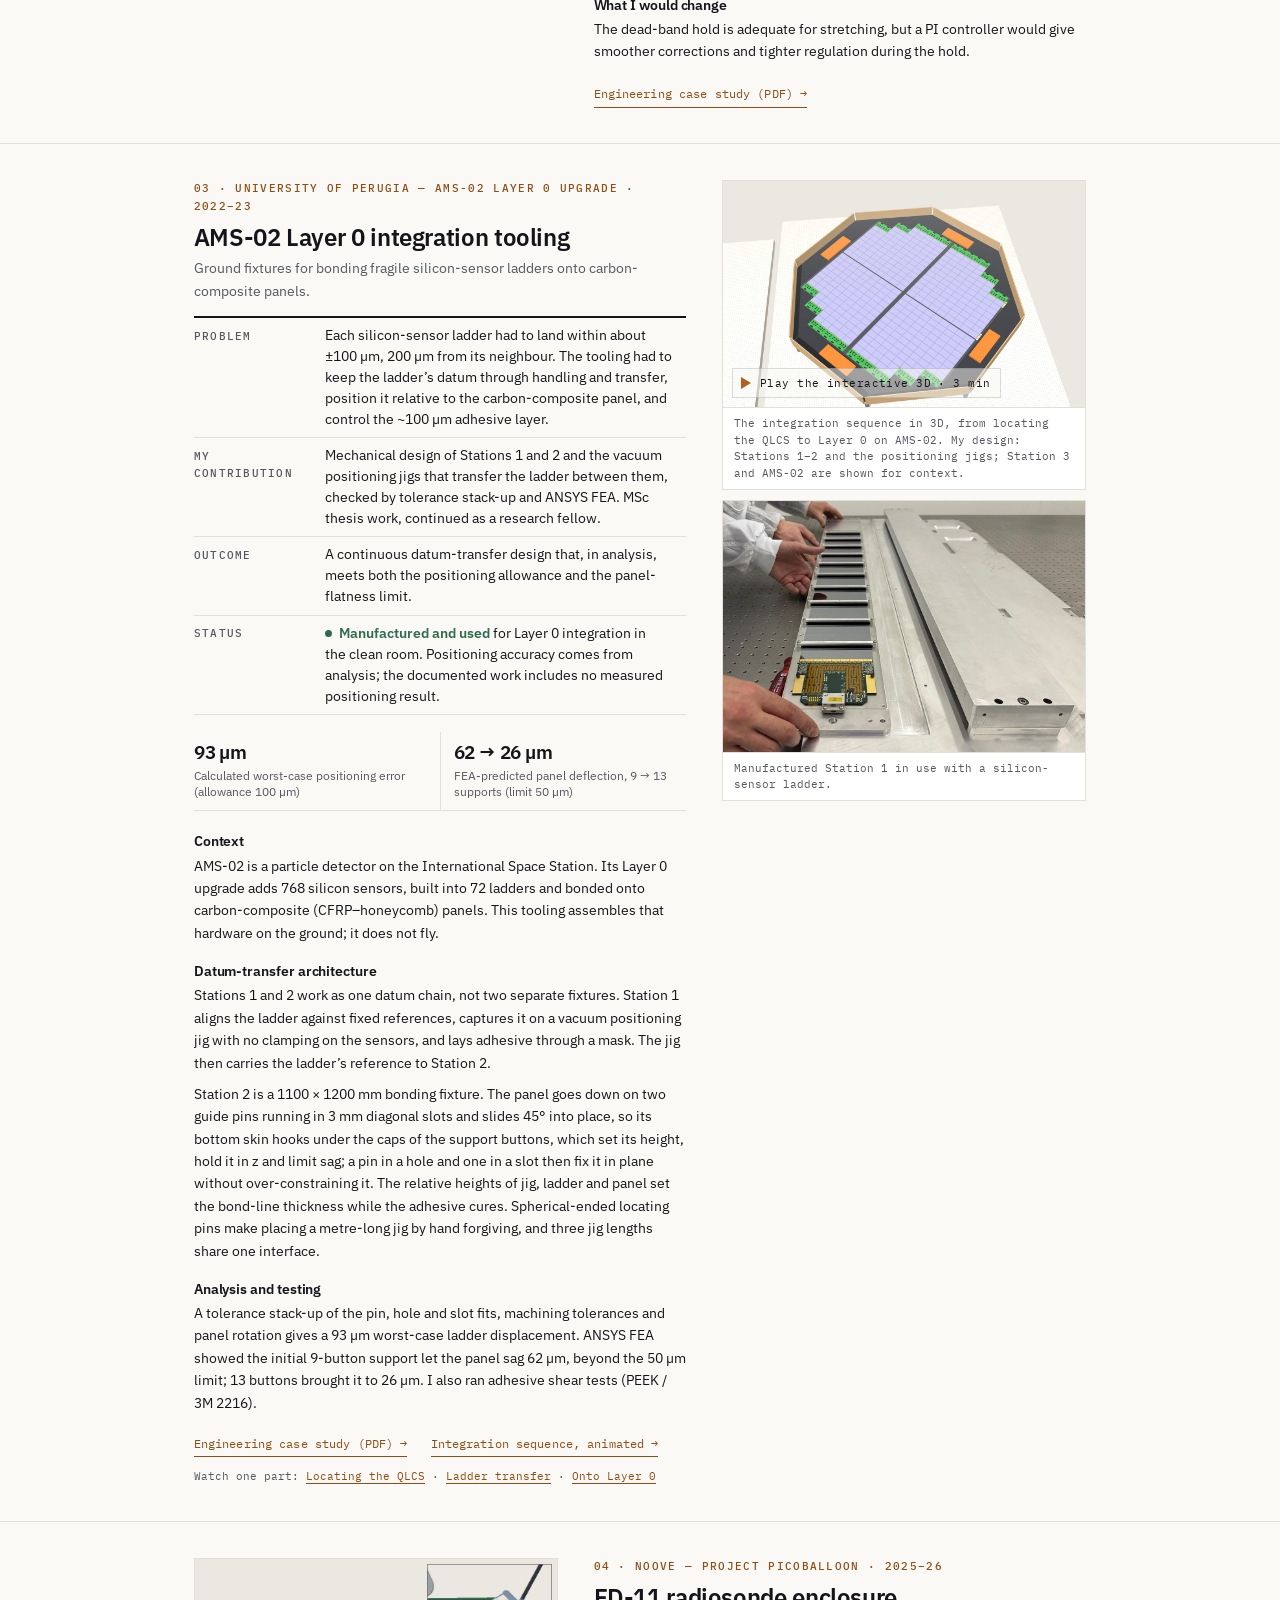
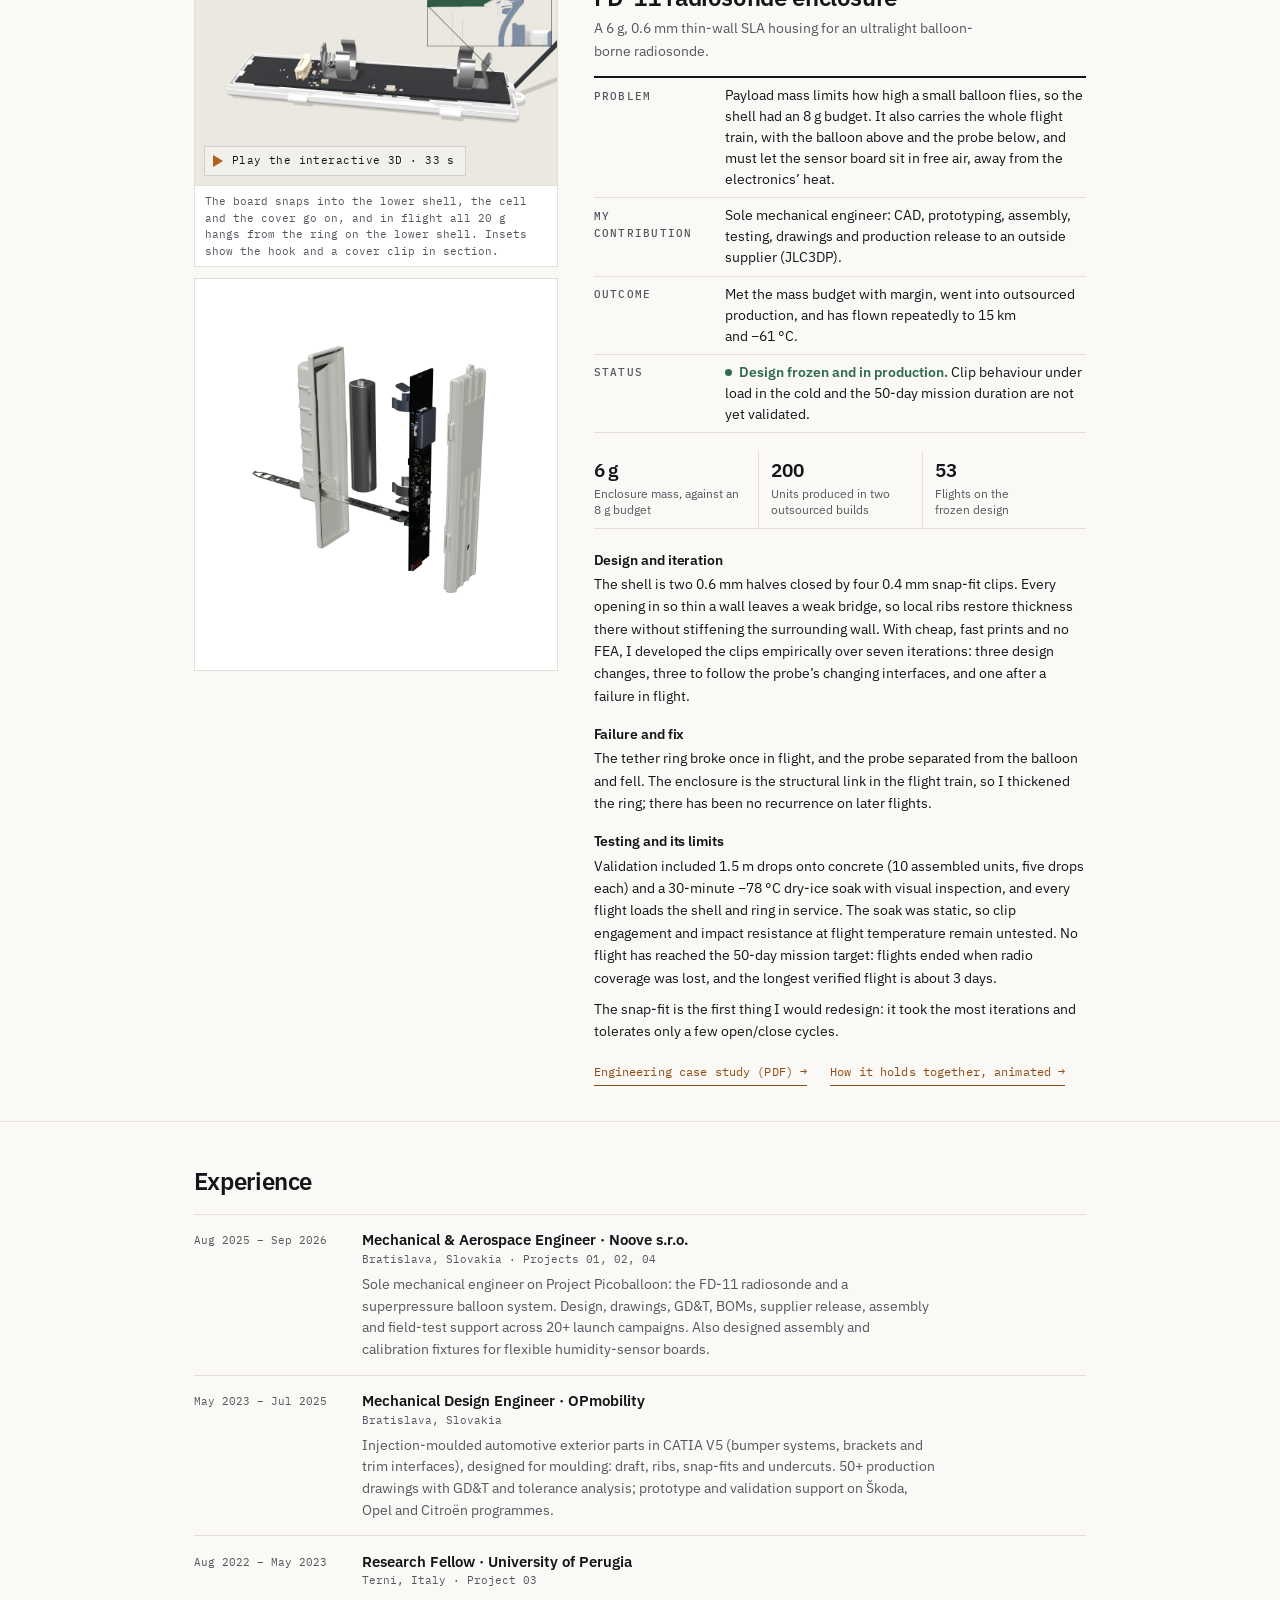
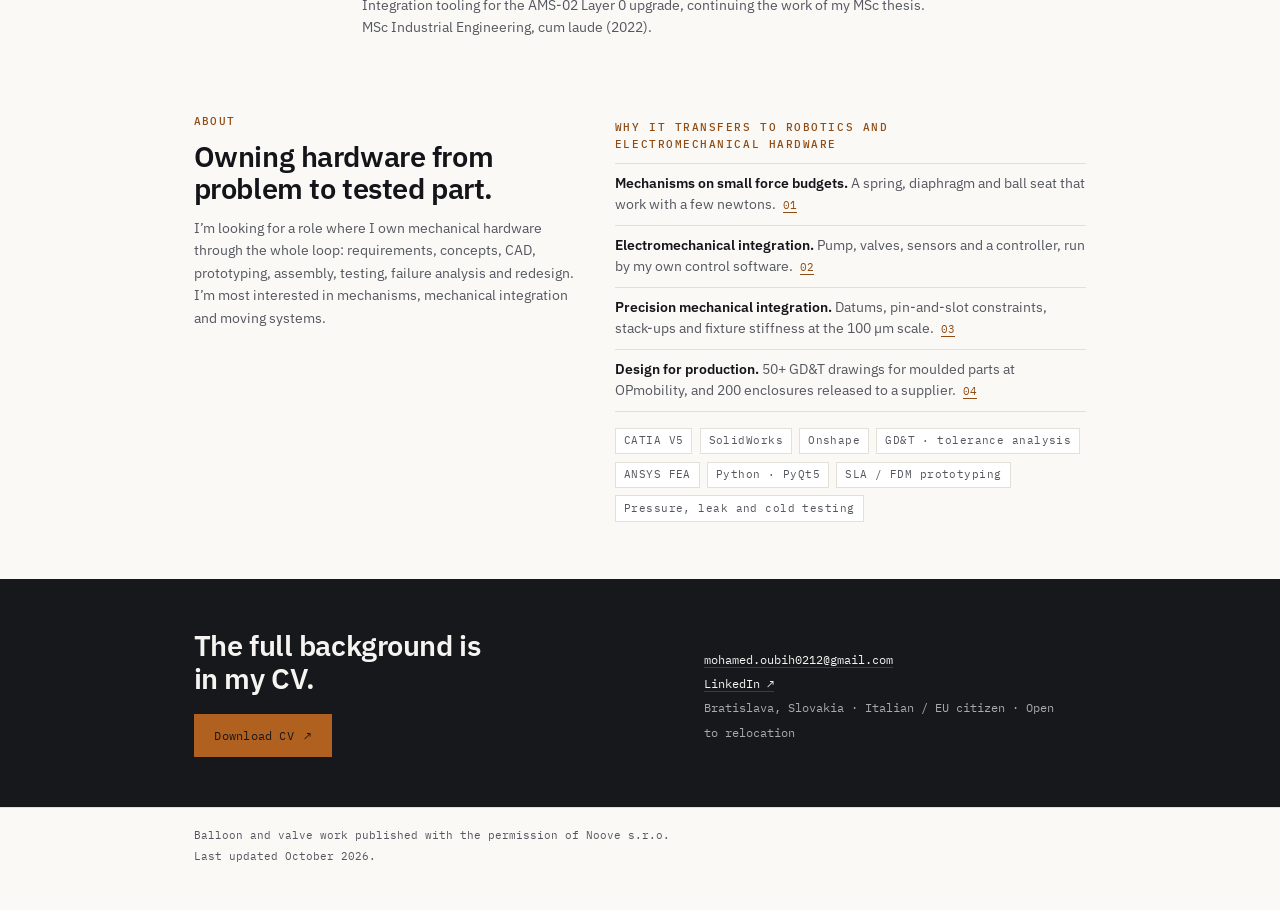
==== commit 824eb07b: "Added Enclosure animation" ====
--- a/index.html
+++ b/index.html
@@ -29,7 +29,7 @@
 <link rel="preconnect" href="https://fonts.gstatic.com" crossorigin>
 <link href="https://fonts.googleapis.com/css2?family=IBM+Plex+Mono:wght@400;500&family=IBM+Plex+Sans:wght@400;500;600;700&display=swap" rel="stylesheet">
 <link rel="preload" as="image" href="img/hw-ams-cleanroom.jpg" fetchpriority="high">
-<link rel="stylesheet" href="css/style.css?v=20261009">
+<link rel="stylesheet" href="css/style.css?v=20261013">
 </head>
 <body>
 
@@ -417,13 +417,26 @@
           </p>
         </div>
 
-        <a class="arrow-link arrow-link--primary" href="pdf/enclosure.pdf" target="_blank" rel="noopener">Engineering case study (PDF) <span class="arrow" aria-hidden="true">→</span></a>
-      </div>
-
-      <figure class="project__media media--contain reveal">
-        <img src="img/Enclosure_Exploded_View_Compressed.png" width="1800" height="1632" loading="lazy" decoding="async"
-             alt="Exploded view of the FD-11 enclosure: upper and lower shells, AAA cell, radiosonde board and flexible sensor board.">
-      </figure>
+        <div class="project__links">
+          <a class="arrow-link arrow-link--primary" href="pdf/enclosure.pdf" target="_blank" rel="noopener">Engineering case study (PDF) <span class="arrow" aria-hidden="true">→</span></a>
+          <a class="arrow-link arrow-link--primary" href="fd11-enclosure/" data-anim-open="">How it holds together, animated <span class="arrow" aria-hidden="true">→</span></a>
+        </div>
+      </div>
+
+      <div class="project__media-stack">
+        <figure class="project__media media--anim reveal">
+          <a class="anim-link" href="fd11-enclosure/" data-anim-open="" aria-label="Play the interactive 3D animation of the FD-11 enclosure">
+            <video src="img/fd11-enclosure-preview.mp4" poster="img/fd11-enclosure-animation.jpg" width="960" height="600"
+                   muted loop playsinline preload="none" data-autoplay aria-hidden="true"></video>
+            <span class="anim-badge">Play the interactive 3D · 33 s</span>
+          </a>
+          <figcaption>The board snaps into the lower shell, the cell and the cover go on, and in flight all 20&nbsp;g hangs from the ring on the lower shell. Insets show the hook and a cover clip in section.</figcaption>
+        </figure>
+        <figure class="project__media media--contain reveal">
+          <img src="img/Enclosure_Exploded_View_Compressed.png" width="1800" height="1632" loading="lazy" decoding="async"
+               alt="Exploded view of the FD-11 enclosure: upper and lower shells, AAA cell, radiosonde board and flexible sensor board.">
+        </figure>
+      </div>
     </div>
   </article>
 
@@ -531,7 +544,7 @@
   <iframe class="anim-modal__frame" title="AMS-02 Layer 0 integration, interactive 3D animation" allow="fullscreen"></iframe>
 </dialog>
 
-<script src="js/main.js?v=20261010"></script>
+<script src="js/main.js?v=20261012"></script>
 
 <script data-goatcounter="https://momoportfolio.goatcounter.com/count"
         async src="//gc.zgo.at/count.js"></script>
--- a/css/style.css
+++ b/css/style.css
@@ -305,16 +305,18 @@
 .anim-link{display:block; position:relative; color:#fff; text-decoration:none}
 .media--anim video{display:block; width:100%; height:auto; aspect-ratio:16/10; object-fit:cover; background:var(--canvas); transition:transform .4s ease}
 .project__media:hover video{transform:scale(1.015)}
+/* light and see-through, so the models in the clip stay visible; solid on hover */
 .anim-badge{
   position:absolute; left:12px; bottom:12px; display:inline-flex; align-items:center; gap:9px;
-  background:rgba(20,21,26,.84); font-family:var(--mono); font-size:12px; letter-spacing:.04em;
-  padding:7px 12px 7px 10px; transition:background .15s ease;
+  background:rgba(250,249,246,.5); color:var(--ink); border:1px solid rgba(20,21,26,.14);
+  font-family:var(--mono); font-size:12px; letter-spacing:.04em;
+  padding:6px 11px 6px 9px; transition:background .15s ease, color .15s ease, border-color .15s ease;
 }
 .anim-badge::before{
   content:""; border-style:solid; border-width:6px 0 6px 10px;
   border-color:transparent transparent transparent var(--accent);
 }
-.anim-link:hover .anim-badge,.anim-link:focus-visible .anim-badge{background:var(--accent-ink)}
+.anim-link:hover .anim-badge,.anim-link:focus-visible .anim-badge{background:var(--accent-ink); color:#fff; border-color:transparent}
 
 /* the full 3D animation, opened over the page */
 .anim-modal{
@@ -492,93 +494,96 @@
    wider, shrinking in proportion to the window down to 0.75px at 1080px and below.
    A narrower desktop window therefore shows the 1440px layout scaled down, the way
    browser zoom would, instead of the same layout filling the window at full size.
-   The smallest labels keep an 8.5px floor. Phone and tablet rules above are untouched. */
+   Type uses its own unit, --t, which follows --u but stops at 0.9333px, so 15px body
+   text never drops below 14px and headings keep their proportions; labels under 12px
+   keep an 11px floor. Phone and tablet rules above are untouched. */
 @media (min-width:901px){
   :root{
     --u:clamp(.75px, calc(100vw / 1440), 1px);
+    --t:clamp(.9333px, calc(100vw / 1440), 1px);
     --content:calc(1060 * var(--u)); --gutter:calc(28 * var(--u)); --header-h:calc(54 * var(--u));
   }
-  body{font-size:calc(15 * var(--u))}
-
-  .logo{font-size:calc(12 * var(--u))}
-  .site-nav{gap:calc(24 * var(--u)); font-size:calc(11.5 * var(--u))}
-  .eyebrow{font-size:max(8.5px, calc(11 * var(--u))); margin-bottom:calc(10 * var(--u))}
-  .section-label{font-size:max(8.5px, calc(11 * var(--u))); gap:calc(18 * var(--u)); margin:calc(8 * var(--u)) auto calc(12 * var(--u))}
-  .arrow-link{font-size:calc(13 * var(--u)); gap:calc(8 * var(--u))}
+  body{font-size:calc(15 * var(--t))}
+
+  .logo{font-size:calc(12 * var(--t))}
+  .site-nav{gap:calc(24 * var(--u)); font-size:max(11px, calc(11.5 * var(--t)))}
+  .eyebrow{font-size:max(11px, calc(11 * var(--t))); margin-bottom:calc(10 * var(--u))}
+  .section-label{font-size:max(11px, calc(11 * var(--t))); gap:calc(18 * var(--u)); margin:calc(8 * var(--u)) auto calc(12 * var(--u))}
+  .arrow-link{font-size:calc(13 * var(--t)); gap:calc(8 * var(--u))}
   .project__links{gap:calc(12 * var(--u)) calc(26 * var(--u))}
-  .anim-parts{font-size:max(8.5px, calc(12 * var(--u))); margin-top:calc(12 * var(--u))}
-  .anim-badge{font-size:max(8.5px, calc(11.5 * var(--u))); padding:calc(6 * var(--u)) calc(11 * var(--u)) calc(6 * var(--u)) calc(9 * var(--u)); left:calc(10 * var(--u)); bottom:calc(10 * var(--u))}
-  .btn-solid{font-size:calc(13 * var(--u)); padding:calc(12 * var(--u)) calc(22 * var(--u))}
+  .anim-parts{font-size:calc(12 * var(--t)); margin-top:calc(12 * var(--u))}
+  .anim-badge{font-size:max(11px, calc(11.5 * var(--t))); padding:calc(6 * var(--u)) calc(11 * var(--u)) calc(6 * var(--u)) calc(9 * var(--u)); left:calc(10 * var(--u)); bottom:calc(10 * var(--u))}
+  .btn-solid{font-size:calc(13 * var(--t)); padding:calc(12 * var(--u)) calc(22 * var(--u))}
 
   .hero{padding:calc(28 * var(--u)) 0 calc(36 * var(--u))}
   .hero__grid{gap:calc(40 * var(--u))}
-  .hero h1{font-size:calc(36 * var(--u))}
-  .hero__lede{font-size:calc(15.5 * var(--u)); margin-top:calc(14 * var(--u))}
-  .hero__facts{font-size:calc(11.5 * var(--u)); margin-top:calc(14 * var(--u))}
+  .hero h1{font-size:calc(36 * var(--t))}
+  .hero__lede{font-size:calc(15.5 * var(--t)); margin-top:calc(14 * var(--u))}
+  .hero__facts{font-size:max(11px, calc(11.5 * var(--t))); margin-top:calc(14 * var(--u))}
   .hero__facts li{padding:0 calc(10 * var(--u))}
   .hero__actions{margin-top:calc(18 * var(--u)); gap:calc(14 * var(--u)) calc(28 * var(--u))}
-  .hero__contact{font-size:calc(12 * var(--u)); margin-top:calc(12 * var(--u))}
-  .hero__roles{font-size:calc(11.5 * var(--u)); margin-top:calc(18 * var(--u)); padding-top:calc(12 * var(--u))}
+  .hero__contact{font-size:calc(12 * var(--t)); margin-top:calc(12 * var(--u))}
+  .hero__roles{font-size:max(11px, calc(11.5 * var(--t))); margin-top:calc(18 * var(--u)); padding-top:calc(12 * var(--u))}
   .hero__roles div{gap:calc(16 * var(--u))}
   .hero-hw{gap:calc(8 * var(--u))}
-  .hw__cap{font-size:max(8.5px, calc(11 * var(--u))); padding-top:calc(5 * var(--u)); gap:calc(8 * var(--u))}
-
-  .work-intro{font-size:calc(14.5 * var(--u)); margin-bottom:calc(22 * var(--u))}
+  .hw__cap{font-size:max(11px, calc(11 * var(--t))); padding-top:calc(5 * var(--u)); gap:calc(8 * var(--u))}
+
+  .work-intro{font-size:calc(14.5 * var(--t)); margin-bottom:calc(22 * var(--u))}
 
   .project{padding:calc(40 * var(--u)) 0}
   .project__grid{grid-template-columns:minmax(0,1.15fr) minmax(0,.85fr); gap:calc(40 * var(--u))}
   .project__grid--flip{grid-template-columns:minmax(0,.85fr) minmax(0,1.15fr)}
-  .project h3{font-size:calc(26 * var(--u)); margin-bottom:calc(6 * var(--u))}
-  .project__sub{font-size:calc(15 * var(--u)); margin-bottom:calc(16 * var(--u))}
+  .project h3{font-size:calc(26 * var(--t)); margin-bottom:calc(6 * var(--u))}
+  .project__sub{font-size:calc(15 * var(--t)); margin-bottom:calc(16 * var(--u))}
   .brief{margin-bottom:calc(20 * var(--u))}
   .brief div{grid-template-columns:8.5em minmax(0,1fr); gap:calc(14 * var(--u)); padding:calc(8 * var(--u)) 0}
-  .brief dt{font-size:max(8.5px, calc(10.5 * var(--u))); padding-top:calc(3 * var(--u))}
-  .brief dd{font-size:calc(14.5 * var(--u))}
+  .brief dt{font-size:max(10.5px, calc(10.5 * var(--t))); padding-top:calc(3 * var(--u))}
+  .brief dd{font-size:calc(14.5 * var(--t))}
   .status::before{width:calc(8 * var(--u)); height:calc(8 * var(--u)); margin-right:calc(8 * var(--u))}
   .metrics{margin-bottom:calc(24 * var(--u))}
   .metrics div{padding:calc(11 * var(--u)) calc(14 * var(--u))}
-  .metrics dd{font-size:calc(20 * var(--u))}
-  .metrics dt{font-size:calc(12.5 * var(--u))}
+  .metrics dd{font-size:calc(20 * var(--t))}
+  .metrics dt{font-size:calc(12.5 * var(--t))}
   .details{margin-bottom:calc(22 * var(--u))}
-  .details h4{font-size:calc(15.5 * var(--u)); margin:calc(20 * var(--u)) 0 calc(4 * var(--u))}
-  .details p{font-size:calc(15 * var(--u)); margin-bottom:calc(10 * var(--u))}
+  .details h4{font-size:calc(15.5 * var(--t)); margin:calc(20 * var(--u)) 0 calc(4 * var(--u))}
+  .details p{font-size:calc(15 * var(--t)); margin-bottom:calc(10 * var(--u))}
   .tests{margin:calc(4 * var(--u)) 0 calc(14 * var(--u))}
-  .tests table{font-size:calc(13.5 * var(--u))}
-  .tests th{font-size:max(8.5px, calc(10.5 * var(--u))); padding:0 calc(14 * var(--u)) calc(6 * var(--u)) 0}
+  .tests table{font-size:calc(13.5 * var(--t))}
+  .tests th{font-size:max(10.5px, calc(10.5 * var(--t))); padding:0 calc(14 * var(--u)) calc(6 * var(--u)) 0}
   .tests td{padding:calc(6 * var(--u)) calc(12 * var(--u)) calc(6 * var(--u)) 0}
   .configs{gap:calc(14 * var(--u)); margin:calc(4 * var(--u)) 0 calc(12 * var(--u))}
   .configs > div{padding:calc(12 * var(--u)) calc(16 * var(--u))}
-  .configs p{font-size:calc(13.5 * var(--u))}
-  .configs .configs__title{font-size:max(8.5px, calc(10.5 * var(--u)))}
+  .configs p{font-size:calc(13.5 * var(--t))}
+  .configs .configs__title{font-size:max(10.5px, calc(10.5 * var(--t)))}
   .project__media-stack{gap:calc(12 * var(--u)); top:calc(var(--header-h) + calc(20 * var(--u)))}
   .project__grid > .project__media{top:calc(var(--header-h) + calc(20 * var(--u)))}
   .media--contain img{padding:calc(28 * var(--u))}
-  .project__media figcaption{font-size:max(8.5px, calc(11 * var(--u))); padding:calc(8 * var(--u)) calc(12 * var(--u))}
+  .project__media figcaption{font-size:max(11px, calc(11 * var(--t))); padding:calc(8 * var(--u)) calc(12 * var(--u))}
 
   .experience{padding:calc(52 * var(--u)) 0 calc(16 * var(--u))}
-  .block-title{font-size:calc(26 * var(--u)); margin-bottom:calc(20 * var(--u))}
+  .block-title{font-size:calc(26 * var(--t)); margin-bottom:calc(20 * var(--u))}
   .roles li{grid-template-columns:10em minmax(0,1fr); gap:calc(6 * var(--u)) calc(32 * var(--u)); padding:calc(16 * var(--u)) 0}
-  .roles__when{font-size:calc(12 * var(--u))}
-  .roles h3{font-size:calc(16.5 * var(--u))}
-  .roles__where{font-size:calc(11.5 * var(--u)); margin:calc(2 * var(--u)) 0 calc(6 * var(--u))}
-  .roles li p:last-child{font-size:calc(14.5 * var(--u))}
+  .roles__when{font-size:calc(12 * var(--t))}
+  .roles h3{font-size:calc(16.5 * var(--t))}
+  .roles__where{font-size:max(11px, calc(11.5 * var(--t))); margin:calc(2 * var(--u)) 0 calc(6 * var(--u))}
+  .roles li p:last-child{font-size:calc(14.5 * var(--t))}
 
   .approach{padding:calc(52 * var(--u)) 0 calc(64 * var(--u))}
   .approach__grid{gap:calc(40 * var(--u))}
-  .approach h2{font-size:calc(31 * var(--u))}
-  .approach__lede{font-size:calc(15 * var(--u)); margin-top:calc(14 * var(--u))}
-  .approach__h{font-size:max(8.5px, calc(11 * var(--u))); margin:calc(6 * var(--u)) 0 calc(10 * var(--u))}
-  .transfer li{font-size:calc(14.5 * var(--u)); padding:calc(10 * var(--u)) 0}
-  .transfer a{font-size:calc(12 * var(--u))}
-  .tools{font-size:max(8.5px, calc(11 * var(--u))); margin-top:calc(18 * var(--u)); gap:calc(8 * var(--u))}
+  .approach h2{font-size:calc(31 * var(--t))}
+  .approach__lede{font-size:calc(15 * var(--t)); margin-top:calc(14 * var(--u))}
+  .approach__h{font-size:max(11px, calc(11 * var(--t))); margin:calc(6 * var(--u)) 0 calc(10 * var(--u))}
+  .transfer li{font-size:calc(14.5 * var(--t)); padding:calc(10 * var(--u)) 0}
+  .transfer a{font-size:calc(12 * var(--t))}
+  .tools{font-size:max(11px, calc(11 * var(--t))); margin-top:calc(18 * var(--u)); gap:calc(8 * var(--u))}
   .tools span{padding:calc(4 * var(--u)) calc(9 * var(--u))}
 
   .closing{padding:calc(56 * var(--u)) 0}
   .closing__grid{gap:calc(48 * var(--u))}
-  .closing h2{font-size:calc(31 * var(--u)); margin-bottom:calc(22 * var(--u))}
-  .closing__contact{font-size:calc(13 * var(--u)); line-height:2}
-
-  .site-footer{font-size:calc(11.5 * var(--u)); padding:calc(20 * var(--u)) 0 calc(48 * var(--u))}
+  .closing h2{font-size:calc(31 * var(--t)); margin-bottom:calc(22 * var(--u))}
+  .closing__contact{font-size:calc(13 * var(--t)); line-height:2}
+
+  .site-footer{font-size:max(11px, calc(11.5 * var(--t))); padding:calc(20 * var(--u)) 0 calc(48 * var(--u))}
 }
 
 @media (prefers-reduced-motion:reduce){
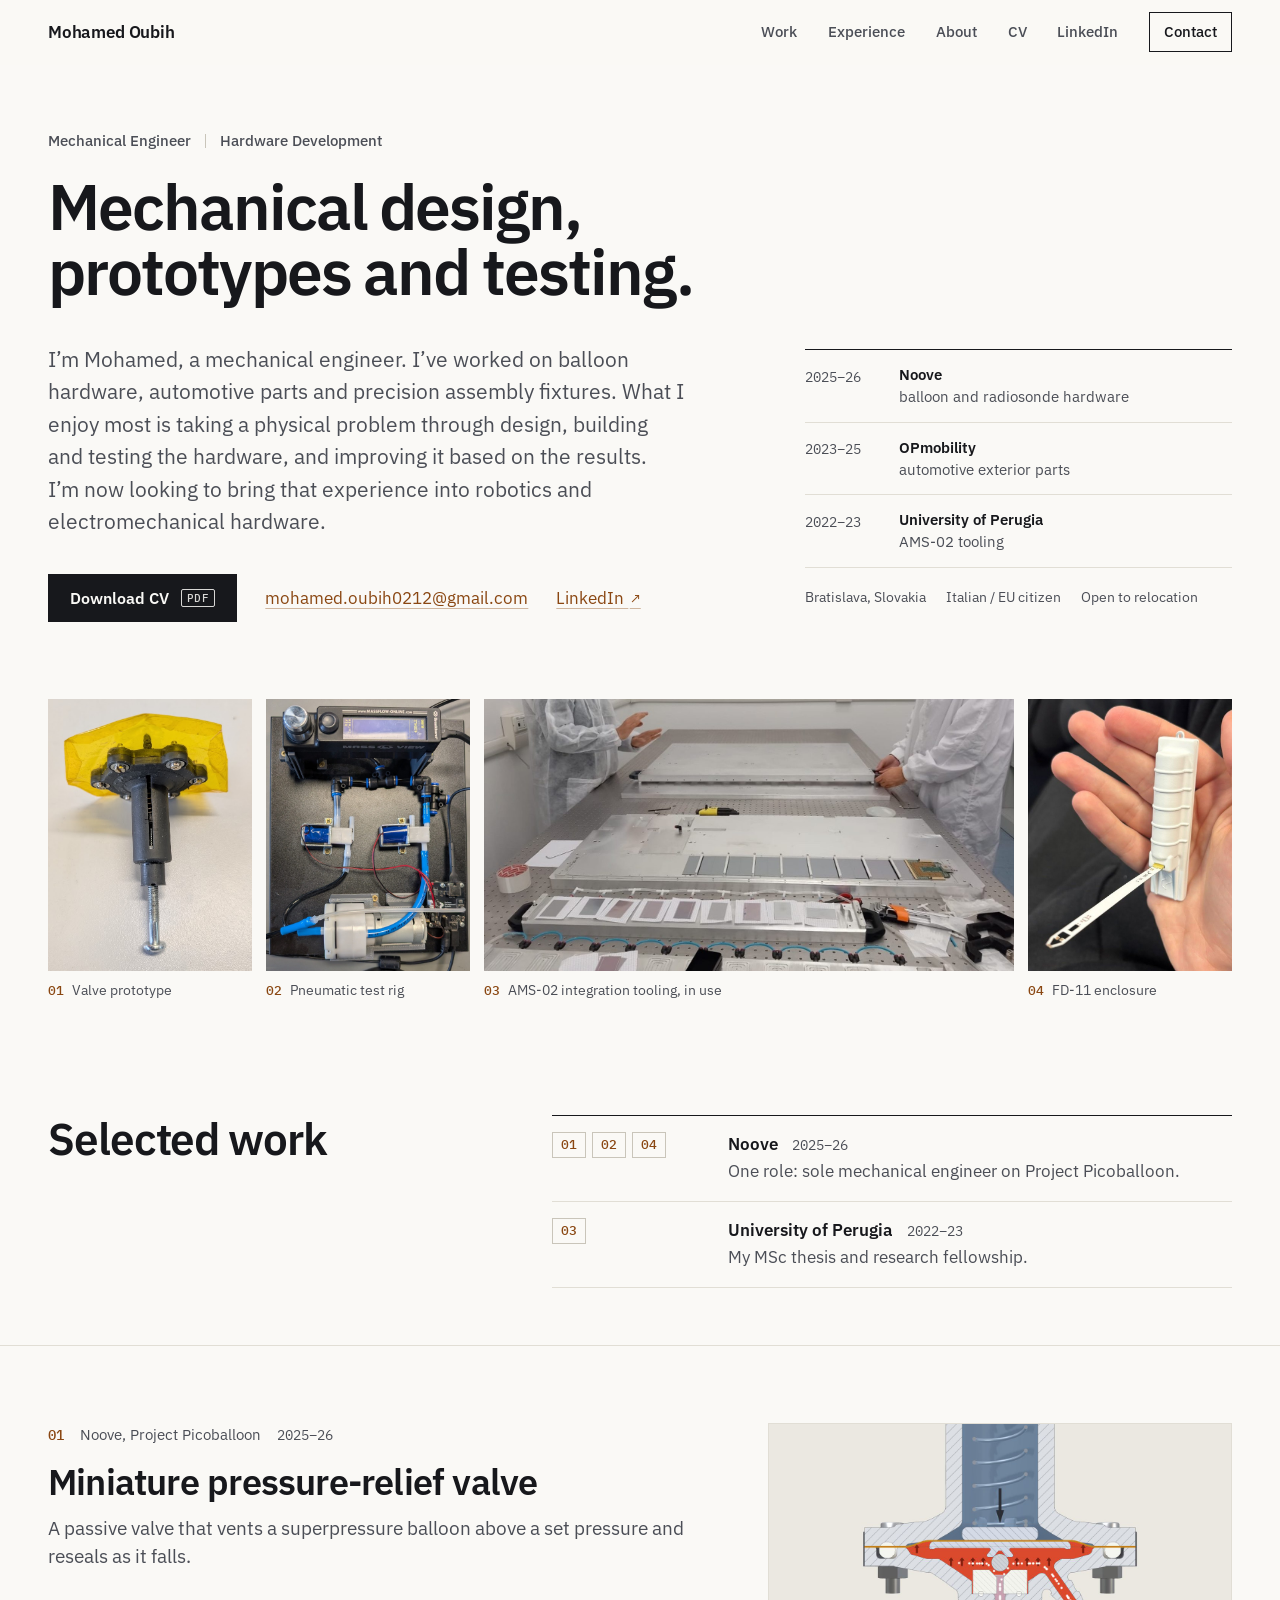
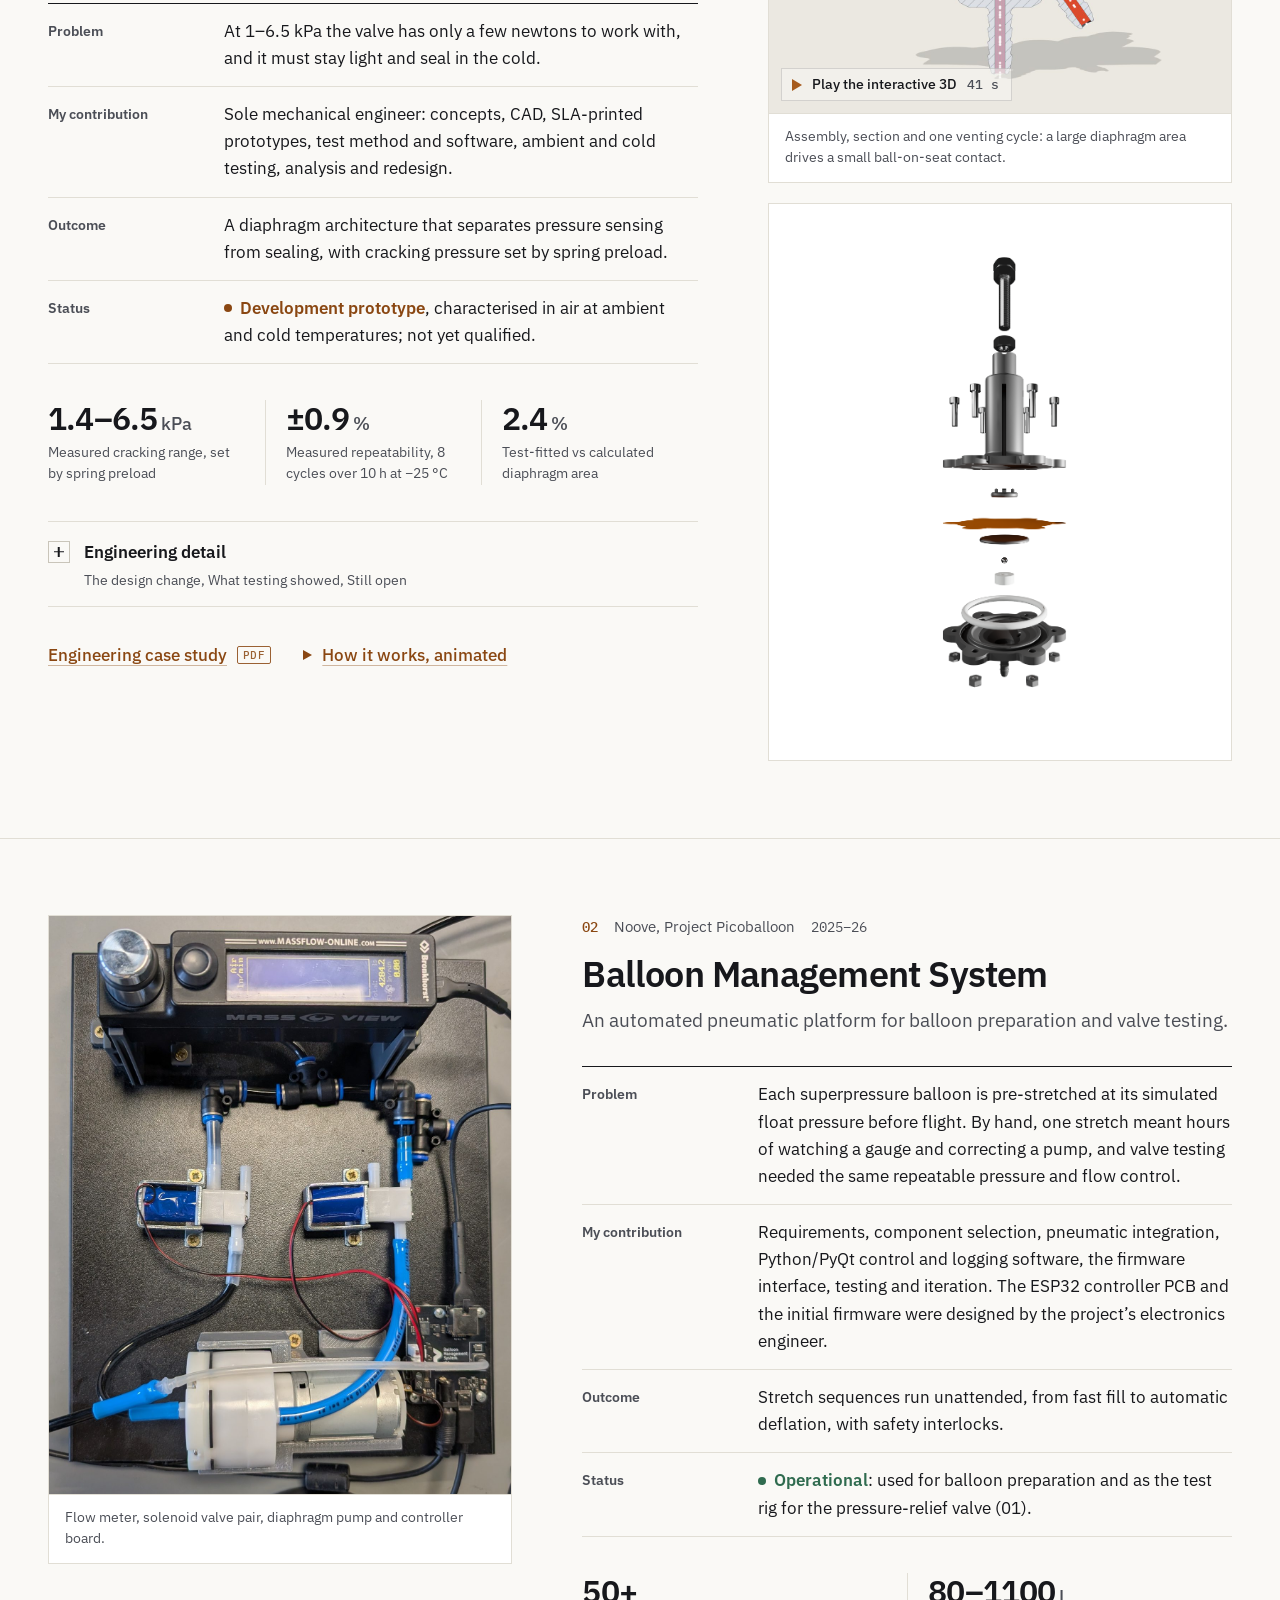
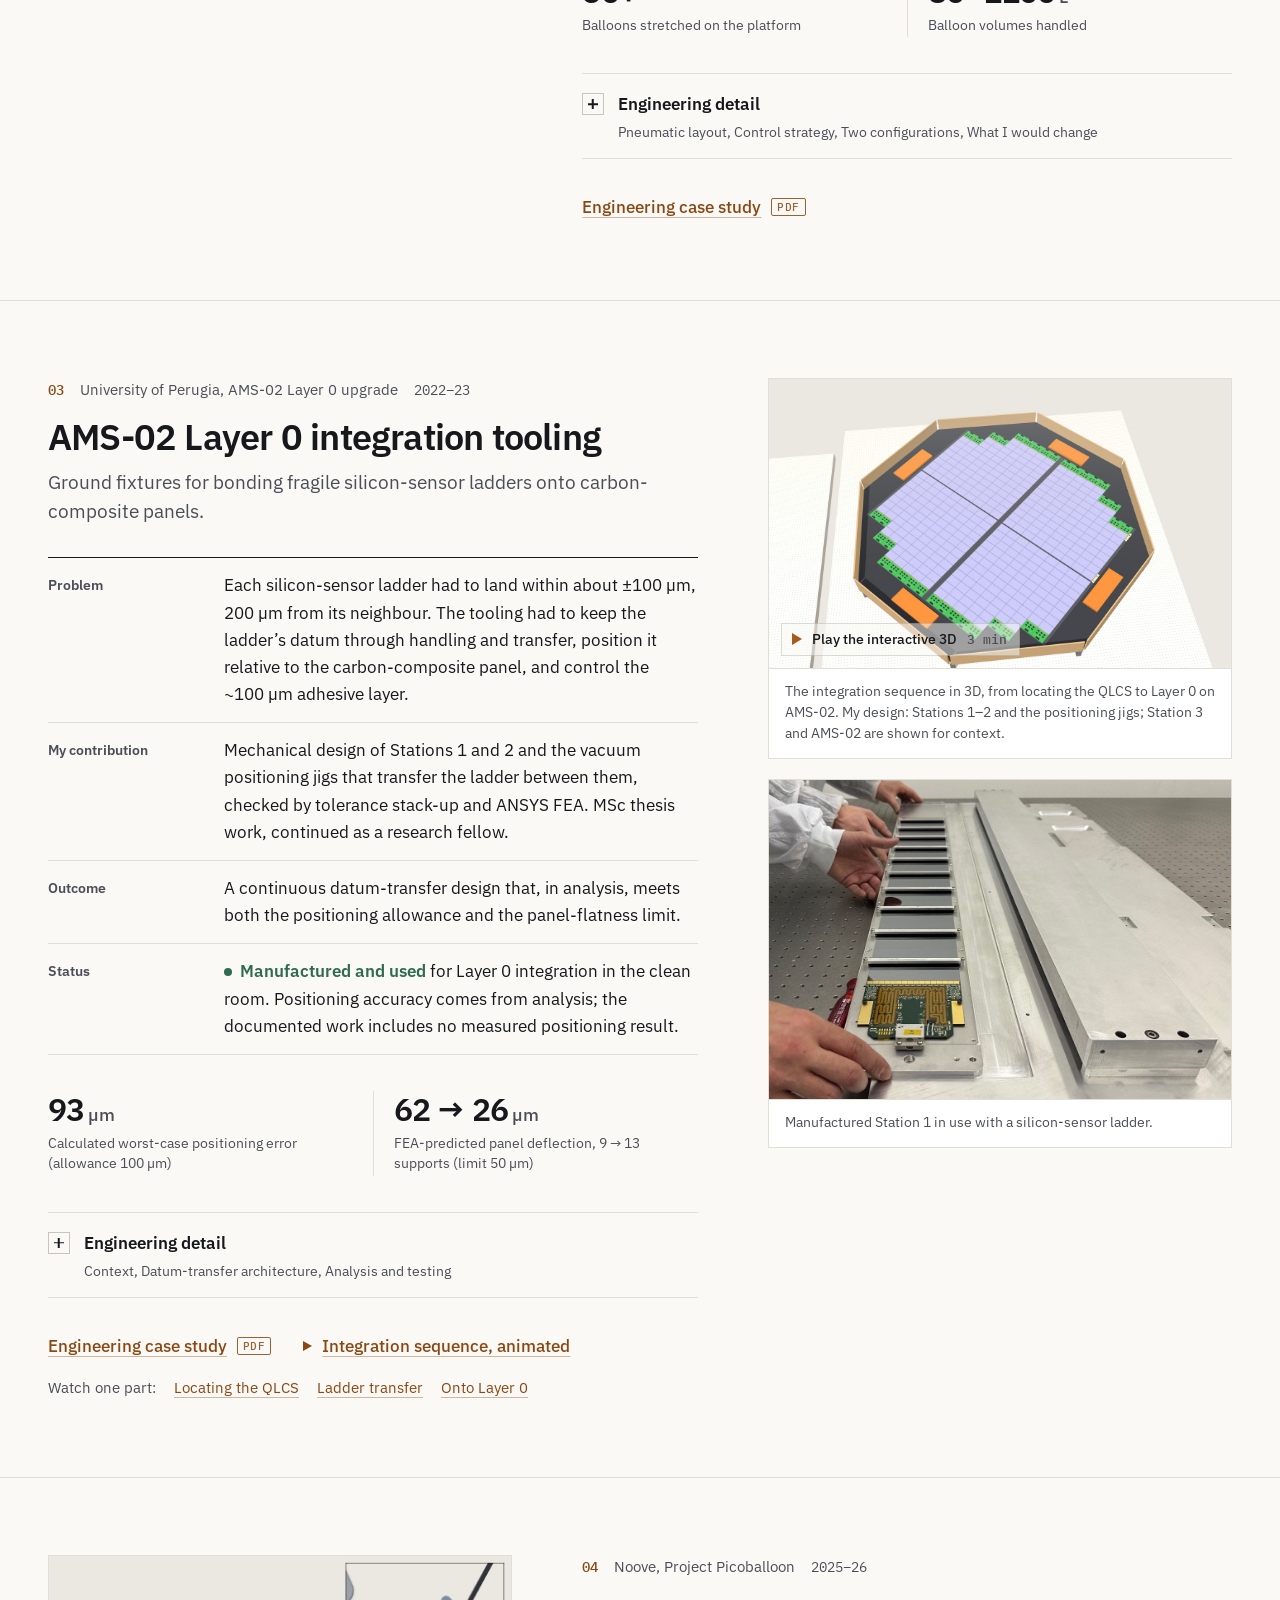
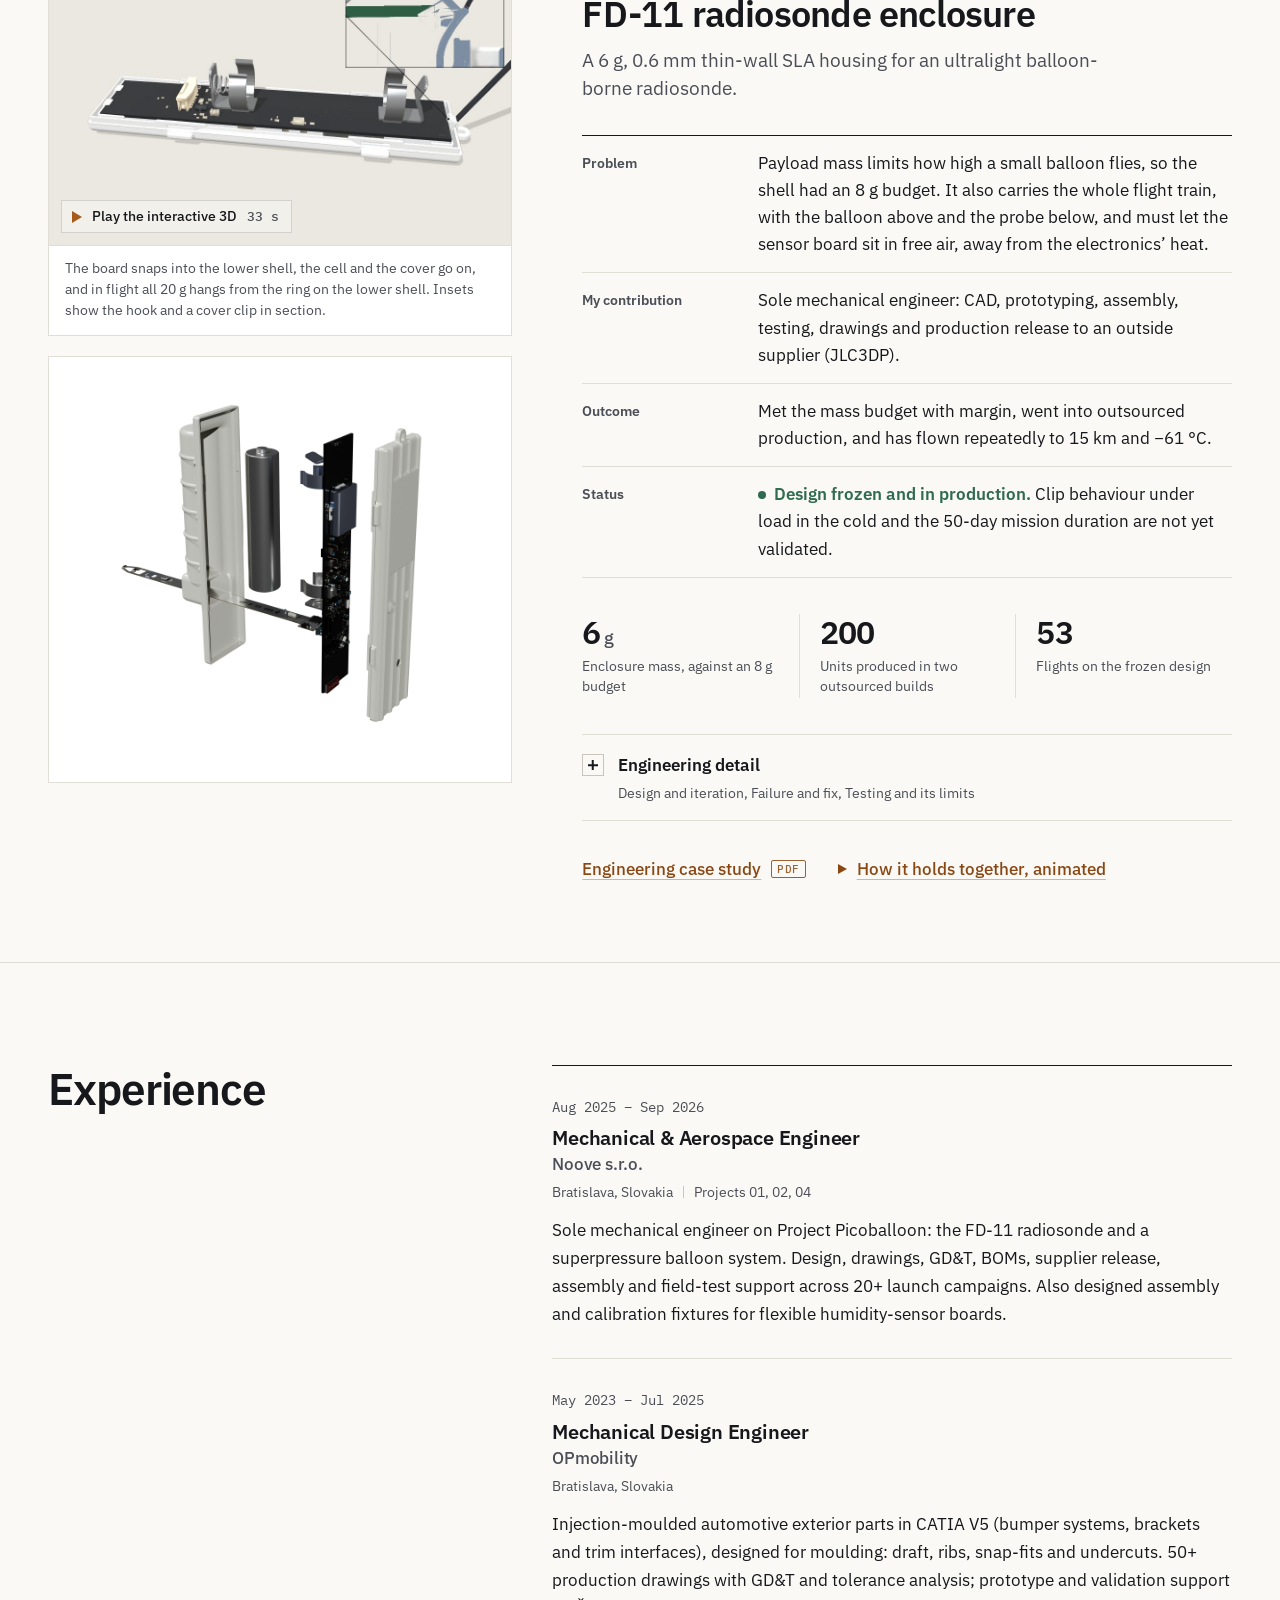
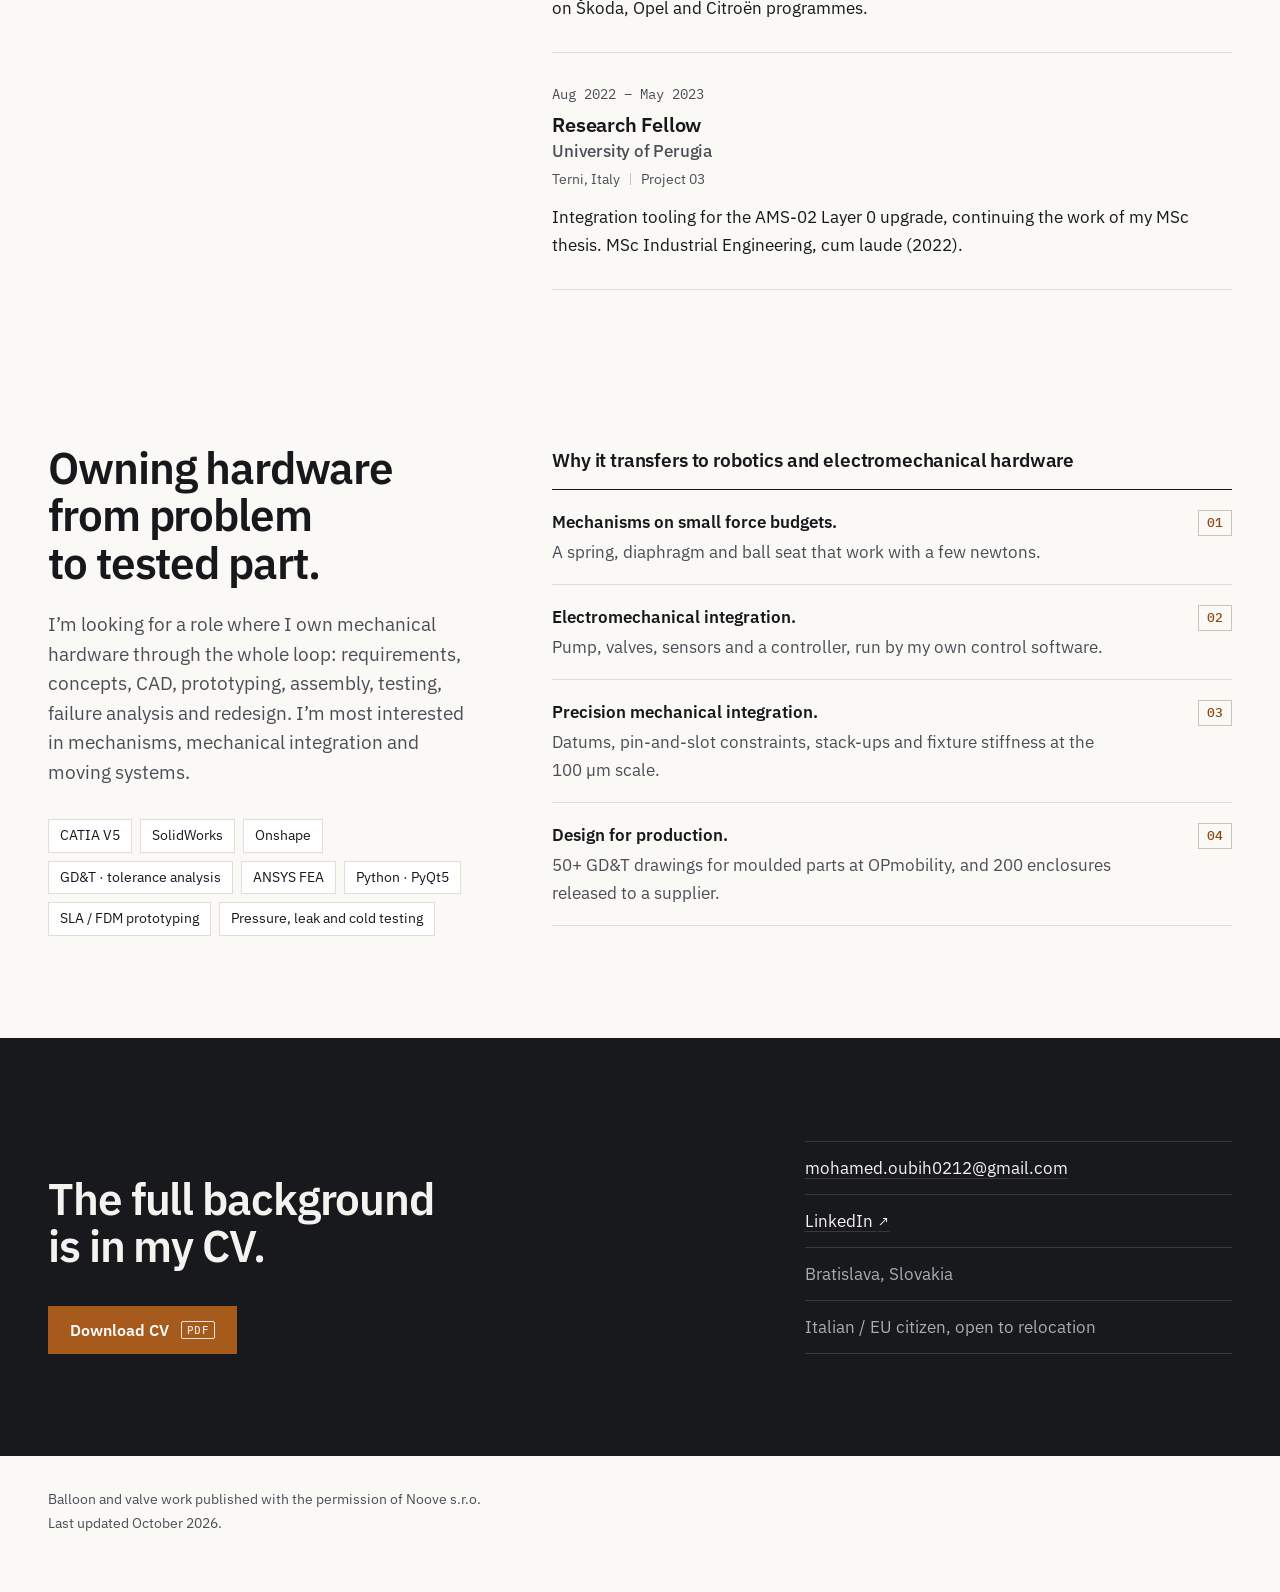
==== commit 398950bd: "Updated page design" ====
--- a/index.html
+++ b/index.html
@@ -27,9 +27,9 @@
 
 <link rel="preconnect" href="https://fonts.googleapis.com">
 <link rel="preconnect" href="https://fonts.gstatic.com" crossorigin>
-<link href="https://fonts.googleapis.com/css2?family=IBM+Plex+Mono:wght@400;500&family=IBM+Plex+Sans:wght@400;500;600;700&display=swap" rel="stylesheet">
+<link href="https://fonts.googleapis.com/css2?family=IBM+Plex+Mono:wght@400;500&family=IBM+Plex+Sans:wght@400;500;600&display=swap" rel="stylesheet">
 <link rel="preload" as="image" href="img/hw-ams-cleanroom.jpg" fetchpriority="high">
-<link rel="stylesheet" href="css/style.css?v=20261013">
+<link rel="stylesheet" href="css/style.css?v=20261014">
 </head>
 <body>
 
@@ -42,413 +42,467 @@
       <span></span>
       <span class="visually-hidden">Menu</span>
     </button>
-    <nav class="site-nav" id="site-nav">
+    <nav class="site-nav" id="site-nav" aria-label="Main">
       <a href="#work">Work</a>
       <a href="#experience">Experience</a>
       <a href="#approach">About</a>
       <a href="#cv">CV</a>
       <a href="https://linkedin.com/in/mohamedoubih" target="_blank" rel="noopener">LinkedIn</a>
-      <a href="mailto:mohamed.oubih0212@gmail.com">Contact</a>
+      <a class="site-nav__cta" href="mailto:mohamed.oubih0212@gmail.com">Contact</a>
     </nav>
   </div>
 </header>
 
 <main id="main">
 
-  <section class="hero">
-    <div class="wrap hero__grid">
-      <div class="hero__text">
-        <p class="eyebrow">Mechanical Engineer · Hardware Development</p>
-        <h1>Mechanical design, prototypes and testing.</h1>
-        <p class="hero__lede">
-          I’m Mohamed, a mechanical engineer. I’ve worked on balloon hardware, automotive parts and
-          precision assembly fixtures. What I enjoy most is taking a physical problem through design,
-          building and testing the hardware, and improving it based on the results. I’m now looking to
-          bring that experience into robotics and electromechanical hardware.
-        </p>
-        <ul class="hero__facts">
-          <li>Bratislava, Slovakia</li>
-          <li>Italian / EU citizen</li>
-          <li>Open to relocation</li>
-        </ul>
-        <div class="hero__actions">
-          <a class="arrow-link arrow-link--primary" href="pdf/Mohamed_Oubih_CV.pdf" target="_blank" rel="noopener">Download CV <span class="arrow" aria-hidden="true">↗</span></a>
-          <a class="arrow-link arrow-link--muted" href="#work">See the projects <span class="arrow" aria-hidden="true">↓</span></a>
-        </div>
-        <p class="hero__contact">
-          <a href="mailto:mohamed.oubih0212@gmail.com">mohamed.oubih0212@gmail.com</a>
-          · <a href="https://linkedin.com/in/mohamedoubih" target="_blank" rel="noopener">LinkedIn ↗</a>
-        </p>
-        <dl class="hero__roles">
-          <div><dt>2025–26</dt><dd>Noove · balloon and radiosonde hardware</dd></div>
-          <div><dt>2023–25</dt><dd>OPmobility · automotive exterior parts</dd></div>
-          <div><dt>2022–23</dt><dd>University of Perugia · AMS-02 tooling</dd></div>
-        </dl>
-      </div>
-
-      <div class="hero-hw">
-        <a class="hw hw--wide" href="#ams-02">
-          <img src="img/hw-ams-cleanroom.jpg" width="1400" height="719" fetchpriority="high" decoding="async"
-               alt="Machined AMS-02 integration stations and a vacuum positioning jig holding silicon sensors on a clean-room optical table.">
-          <span class="hw__cap"><b>03</b> AMS-02 integration tooling, in use</span>
-        </a>
-        <a class="hw hw--valve" href="#prv">
-          <img src="img/Valve_Prototype.jpg" width="639" height="1136" decoding="async"
-               alt="Assembled pressure-relief valve prototype on a bench: a black SLA-printed housing with a yellow Kapton diaphragm film clamped in its bolted flange, the spring visible through a slot, and the preload screw at the end.">
-          <span class="hw__cap"><b>01</b> Valve prototype</span>
-        </a>
-        <a class="hw" href="#bms">
-          <img src="img/BMS_Cropped.jpg" width="1300" height="1636" decoding="async"
-               alt="Pneumatic test rig: flow meter, solenoid valve pair, diaphragm pump and controller board.">
-          <span class="hw__cap"><b>02</b> Pneumatic test rig</span>
-        </a>
-        <a class="hw" href="#fd-11">
-          <img src="img/hw-fd11.jpg" width="682" height="922" decoding="async"
-               alt="Production FD-11 radiosonde enclosure held in a hand, with the flexible sensor board leaving the shell.">
-          <span class="hw__cap"><b>04</b> FD-11 enclosure</span>
-        </a>
-      </div>
+  <section class="hero" aria-labelledby="hero-title">
+    <div class="wrap">
+      <p class="hero__role"><span>Mechanical Engineer</span><span>Hardware Development</span></p>
+      <h1 id="hero-title">Mechanical design, prototypes and testing.</h1>
+      <div class="hero__grid">
+        <div class="hero__text">
+          <p class="hero__lede">
+            I’m Mohamed, a mechanical engineer. I’ve worked on balloon hardware, automotive parts and
+            precision assembly fixtures. What I enjoy most is taking a physical problem through design,
+            building and testing the hardware, and improving it based on the results. I’m now looking to
+            bring that experience into robotics and electromechanical hardware.
+          </p>
+          <div class="hero__actions">
+            <a class="btn btn--ink" href="pdf/Mohamed_Oubih_CV.pdf" target="_blank" rel="noopener">Download CV <span class="tag">PDF</span></a>
+            <span class="hero__links">
+              <a class="link" href="mailto:mohamed.oubih0212@gmail.com">mohamed.oubih0212@gmail.com</a>
+              <a class="link" href="https://linkedin.com/in/mohamedoubih" target="_blank" rel="noopener">LinkedIn <span class="ext" aria-hidden="true">↗</span></a>
+            </span>
+          </div>
+        </div>
+
+        <div class="hero__aside">
+          <dl class="hero__roles">
+            <div><dt>2025–26</dt><dd><span class="org">Noove</span> <span>balloon and radiosonde hardware</span></dd></div>
+            <div><dt>2023–25</dt><dd><span class="org">OPmobility</span> <span>automotive exterior parts</span></dd></div>
+            <div><dt>2022–23</dt><dd><span class="org">University of Perugia</span> <span>AMS-02 tooling</span></dd></div>
+          </dl>
+          <ul class="hero__facts">
+            <li>Bratislava, Slovakia</li>
+            <li>Italian / EU citizen</li>
+            <li>Open to relocation</li>
+          </ul>
+        </div>
+      </div>
+
+      <ul class="bench" aria-label="Hardware from the four projects">
+        <li class="bench__item bench__item--valve">
+          <a href="#prv">
+            <img src="img/Valve_Prototype.jpg" width="639" height="1136" decoding="async"
+                 alt="Assembled pressure-relief valve prototype on a bench: a black SLA-printed housing with a yellow Kapton diaphragm film clamped in its bolted flange, the spring visible through a slot, and the preload screw at the end.">
+            <span class="bench__cap"><span class="num">01</span> Valve prototype</span>
+          </a>
+        </li>
+        <li class="bench__item">
+          <a href="#bms">
+            <img src="img/BMS_Cropped.jpg" width="1300" height="1636" decoding="async"
+                 alt="Pneumatic test rig: flow meter, solenoid valve pair, diaphragm pump and controller board.">
+            <span class="bench__cap"><span class="num">02</span> Pneumatic test rig</span>
+          </a>
+        </li>
+        <li class="bench__item bench__item--wide">
+          <a href="#ams-02">
+            <img src="img/hw-ams-cleanroom.jpg" width="1400" height="719" fetchpriority="high" decoding="async"
+                 alt="Machined AMS-02 integration stations and a vacuum positioning jig holding silicon sensors on a clean-room optical table.">
+            <span class="bench__cap"><span class="num">03</span> AMS-02 integration tooling, in use</span>
+          </a>
+        </li>
+        <li class="bench__item">
+          <a href="#fd-11">
+            <img src="img/hw-fd11.jpg" width="682" height="922" decoding="async"
+                 alt="Production FD-11 radiosonde enclosure held in a hand, with the flexible sensor board leaving the shell.">
+            <span class="bench__cap"><span class="num">04</span> FD-11 enclosure</span>
+          </a>
+        </li>
+      </ul>
     </div>
   </section>
 
-  <h2 class="section-label wrap" id="work">Selected work</h2>
-
-  <div class="wrap">
-    <p class="work-intro">
-      Projects <b>01</b>, <b>02</b> and <b>04</b> come from one role: sole mechanical engineer on Project
-      Picoballoon at <b>Noove</b> (2025–26). Project <b>03</b> comes from my MSc thesis and research
-      fellowship at the <b>University of Perugia</b>.
-    </p>
-  </div>
-
-  <!-- 01 — Pressure-relief valve -->
-  <article class="project project--feature" id="prv" aria-labelledby="prv-title">
-    <div class="wrap project__grid">
-      <div class="project__body">
-        <p class="eyebrow">01 · Noove — Project Picoballoon · 2025–26</p>
-        <h3 id="prv-title">Miniature pressure-relief valve</h3>
-        <p class="project__sub">A passive valve that vents a superpressure balloon above a set pressure and reseals as it falls.</p>
-
-        <dl class="brief">
-          <div><dt>Problem</dt><dd>At 1–6.5&nbsp;kPa the valve has only a few newtons to work with, and it must stay light and seal in the cold.</dd></div>
-          <div><dt>My contribution</dt><dd>Sole mechanical engineer: concepts, CAD, SLA-printed prototypes, test method and software, ambient and cold testing, analysis and redesign.</dd></div>
-          <div><dt>Outcome</dt><dd>A diaphragm architecture that separates pressure sensing from sealing, with cracking pressure set by spring preload.</dd></div>
-          <div><dt>Status</dt><dd><span class="status status--dev">Development prototype</span>, characterised in air at ambient and cold temperatures; not yet qualified.</dd></div>
-        </dl>
-
-        <dl class="metrics">
-          <div><dt>Measured cracking range, set by spring preload</dt><dd>1.4–6.5 kPa</dd></div>
-          <div><dt>Measured repeatability, 8 cycles over 10&nbsp;h at −25&nbsp;°C</dt><dd>±0.9 %</dd></div>
-          <div><dt>Test-fitted vs calculated diaphragm area</dt><dd>2.4 %</dd></div>
-        </dl>
-
-        <div class="details">
-          <h4>The design change</h4>
-          <p>
-            The first concept was direct-acting: the same area collected the pressure and formed the seal, so a few
-            newtons were spread over a large seal face and sealing depended on finish and lubricant. The diaphragm
-            design separates the two: a Kapton diaphragm collects pressure over about 600&nbsp;mm², and the plunger
-            concentrates that force on a 3.175&nbsp;mm steel ball on a machined PTFE seat.
+  <section class="work" id="work" aria-labelledby="work-title">
+    <div class="wrap work__head">
+      <h2 class="h2" id="work-title">Selected work</h2>
+      <dl class="work__key">
+        <div>
+          <dt>
+            <a class="ref" href="#prv" aria-label="Project 01, pressure-relief valve">01</a>
+            <a class="ref" href="#bms" aria-label="Project 02, Balloon Management System">02</a>
+            <a class="ref" href="#fd-11" aria-label="Project 04, FD-11 enclosure">04</a>
+          </dt>
+          <dd><span class="work__org">Noove <span class="work__years">2025–26</span></span> One role: sole mechanical engineer on Project Picoballoon.</dd>
+        </div>
+        <div>
+          <dt>
+            <a class="ref" href="#ams-02" aria-label="Project 03, AMS-02 integration tooling">03</a>
+          </dt>
+          <dd><span class="work__org">University of Perugia <span class="work__years">2022–23</span></span> My MSc thesis and research fellowship.</dd>
+        </div>
+      </dl>
+    </div>
+
+    <!-- 01 — Pressure-relief valve -->
+    <article class="project" id="prv" aria-labelledby="prv-title">
+      <div class="wrap project__grid">
+        <div class="project__body">
+          <p class="project__meta"><span class="num">01</span><span>Noove, Project Picoballoon</span><span class="project__year">2025–26</span></p>
+          <h3 id="prv-title">Miniature <span class="nowrap">pressure-relief</span> valve</h3>
+          <p class="project__sub">A passive valve that vents a superpressure balloon above a set pressure and reseals as it falls.</p>
+
+          <dl class="brief">
+            <div><dt>Problem</dt><dd>At 1–6.5&nbsp;kPa the valve has only a few newtons to work with, and it must stay light and seal in the cold.</dd></div>
+            <div><dt>My contribution</dt><dd>Sole mechanical engineer: concepts, CAD, SLA-printed prototypes, test method and software, ambient and cold testing, analysis and redesign.</dd></div>
+            <div><dt>Outcome</dt><dd>A diaphragm architecture that separates pressure sensing from sealing, with cracking pressure set by spring preload.</dd></div>
+            <div><dt>Status</dt><dd><span class="status status--dev">Development prototype</span>, characterised in air at ambient and cold temperatures; not yet qualified.</dd></div>
+          </dl>
+
+          <dl class="metrics">
+            <div><dt>Measured cracking range, set by spring preload</dt><dd>1.4–6.5<span class="unit">kPa</span></dd></div>
+            <div><dt>Measured repeatability, 8 cycles over 10&nbsp;h at −25&nbsp;°C</dt><dd>±0.9<span class="unit">%</span></dd></div>
+            <div><dt>Test-fitted vs calculated diaphragm area</dt><dd>2.4<span class="unit">%</span></dd></div>
+          </dl>
+
+          <details class="more">
+            <summary>
+              <span class="more__icon" aria-hidden="true"></span>
+              <span class="more__label">Engineering detail</span>
+              <span class="more__toc"><span>The design change</span><span>What testing showed</span><span>Still open</span></span>
+            </summary>
+            <div class="more__body">
+              <h4>The design change</h4>
+              <p>
+                The first concept was direct-acting: the same area collected the pressure and formed the seal, so a few
+                newtons were spread over a large seal face and sealing depended on finish and lubricant. The diaphragm
+                design separates the two: a Kapton diaphragm collects pressure over about 600&nbsp;mm², and the plunger
+                concentrates that force on a 3.175&nbsp;mm steel ball on a machined PTFE seat.
+              </p>
+
+              <h4>What testing showed</h4>
+              <p>
+                Cracking pressure followed preload linearly across six settings at 28&nbsp;°C. Replacing the Mylar diaphragm
+                with Kapton reduced the fitted offset force from about 0.44&nbsp;N to 0.084&nbsp;N; the remainder may partly be
+                a preload or assembly-reference error.
+              </p>
+              <div class="tests">
+                <table>
+                  <thead><tr><th scope="col">Cold test (air)</th><th scope="col">Temperature</th><th scope="col">Result</th></tr></thead>
+                  <tbody>
+                    <tr><td data-label="Test">Cracking vs preload, 6 settings</td><td data-label="Temperature">28&nbsp;°C and −20&nbsp;°C</td><td data-label="Result">32.7&nbsp;% higher when cold, by a constant ratio</td></tr>
+                    <tr><td data-label="Test">Repeatability, 8 cycles over 10&nbsp;h</td><td data-label="Temperature">−25&nbsp;°C</td><td data-label="Result">3170 ± 29&nbsp;Pa (±0.9&nbsp;%)</td></tr>
+                    <tr><td data-label="Test">Housing O-ring seal</td><td data-label="Temperature">≈ −30 ± 3&nbsp;°C</td><td data-label="Result">Leakage starts</td></tr>
+                  </tbody>
+                </table>
+              </div>
+              <p>
+                The force-balance fit attributes the cold rise to a smaller effective diaphragm area
+                (599.5 → 451.8&nbsp;mm²), not added friction; the physical cause is an untested hypothesis. The O-ring
+                leak is a separate failure.
+              </p>
+
+              <h4>Still open</h4>
+              <p>
+                Relief capacity is about 900&nbsp;sccm at 4–5&nbsp;kPa (requirement above 2,000&nbsp;sccm), mass is 27&nbsp;g
+                (target below 20&nbsp;g), and the seal must reach the −60&nbsp;°C design minimum. Helium, thermal-cycling,
+                endurance and low-temperature qualification tests are planned.
+              </p>
+            </div>
+          </details>
+
+          <div class="project__links">
+            <a class="action" href="pdf/prv.pdf" target="_blank" rel="noopener"><span class="action__text">Engineering case study</span> <span class="tag">PDF</span></a>
+            <a class="action action--play" href="prv-section/" data-anim-open=""><span class="action__text">How it works, animated</span></a>
+          </div>
+        </div>
+
+        <div class="project__media-stack">
+          <figure class="project__media media--anim">
+            <a class="anim-link" href="prv-section/" data-anim-open="" aria-label="Play the interactive 3D animation of the pressure-relief valve">
+              <video src="img/prv-section-preview.mp4" poster="img/prv-section-animation.jpg" width="960" height="600"
+                     muted loop playsinline preload="none" data-autoplay aria-hidden="true"></video>
+              <span class="anim-badge">Play the interactive 3D <span class="anim-badge__time">41 s</span></span>
+            </a>
+            <figcaption>Assembly, section and one venting cycle: a large diaphragm area drives a small ball-on-seat contact.</figcaption>
+          </figure>
+          <figure class="project__media media--contain">
+            <img src="img/PRV_Exploded_View_Render.png" width="1946" height="2402" loading="lazy" decoding="async"
+                 alt="Exploded CAD render of the pressure-relief valve: housings, Kapton diaphragm, plunger, spring seat, steel ball, PTFE seat and O-ring.">
+          </figure>
+        </div>
+      </div>
+    </article>
+
+    <!-- 02 — Balloon Management System -->
+    <article class="project" id="bms" aria-labelledby="bms-title">
+      <div class="wrap project__grid project__grid--flip">
+        <div class="project__body">
+          <p class="project__meta"><span class="num">02</span><span>Noove, Project Picoballoon</span><span class="project__year">2025–26</span></p>
+          <h3 id="bms-title">Balloon Management System</h3>
+          <p class="project__sub">An automated pneumatic platform for balloon preparation and valve testing.</p>
+
+          <dl class="brief">
+            <div><dt>Problem</dt><dd>Each superpressure balloon is pre-stretched at its simulated float pressure before flight. By hand, one stretch meant hours of watching a gauge and correcting a pump, and valve testing needed the same repeatable pressure and flow control.</dd></div>
+            <div><dt>My contribution</dt><dd>Requirements, component selection, pneumatic integration, Python/PyQt control and logging software, the firmware interface, testing and iteration. The ESP32 controller PCB and the initial firmware were designed by the project’s electronics engineer.</dd></div>
+            <div><dt>Outcome</dt><dd>Stretch sequences run unattended, from fast fill to automatic deflation, with safety interlocks.</dd></div>
+            <div><dt>Status</dt><dd><span class="status status--use">Operational</span>: used for balloon preparation and as the test rig for the pressure-relief valve (01).</dd></div>
+          </dl>
+
+          <dl class="metrics metrics--2">
+            <div><dt>Balloons stretched on the platform</dt><dd>50+</dd></div>
+            <div><dt>Balloon volumes handled</dt><dd>80–1100<span class="unit">L</span></dd></div>
+          </dl>
+
+          <details class="more">
+            <summary>
+              <span class="more__icon" aria-hidden="true"></span>
+              <span class="more__label">Engineering detail</span>
+              <span class="more__toc"><span>Pneumatic layout</span><span>Control strategy</span><span>Two configurations</span><span>What I would change</span></span>
+            </summary>
+            <div class="more__body">
+              <h4>Pneumatic layout</h4>
+              <p>
+                Two 3/2 solenoid valves swap the pump’s suction and discharge between ambient and the balloon line,
+                so one fixed-direction diaphragm pump both inflates and deflates. I chose a multi-gas Bronkhorst flow
+                meter over a helium-specific one: it covers air, argon and nitrogen, and the helium quantity is set
+                separately by free-lift weighing.
+              </p>
+
+              <h4>Control strategy</h4>
+              <p>
+                A balloon is a strongly nonlinear load. Early in inflation it takes a lot of gas for almost no pressure
+                rise; near its inflated shape, pressure climbs steeply. One pump command cannot serve both, so the
+                sequence runs in four stages: open-loop fast fill to a switch pressure, an approach that regulates
+                flow rather than pressure, a dead-band pressure hold, and automatic deflation that ends on pressure.
+              </p>
+              <p>
+                Interlocks stop the test on overpressure, a lost or stale pressure reading, a lost controller link, or
+                pressure failing to rise while the pump runs. It took several software iterations before the sequence
+                ran unattended.
+              </p>
+
+              <h4>Two configurations, measured separately</h4>
+              <div class="configs">
+                <div>
+                  <p class="configs__title">Balloon stretching</p>
+                  <p>
+                    On-board differential-pressure sensor with dead-band regulation during the hold. In a bench
+                    cross-check, this sensor read within ±2&nbsp;Pa of a Pressurewell reference: a sensor
+                    comparison, not the hold accuracy.
+                  </p>
+                </div>
+                <div>
+                  <p class="configs__title">Valve characterisation</p>
+                  <p>
+                    The platform drives the pump and valves and measures flow, while an independent MicroStep
+                    Pressurewell supplies the pressure reference, logged over TCP at about 9&nbsp;Hz. This keeps the
+                    valve under test out of the control loop.
+                  </p>
+                </div>
+              </div>
+
+              <h4>What I would change</h4>
+              <p>
+                The dead-band hold is adequate for stretching, but a PI controller would give smoother corrections
+                and tighter regulation during the hold.
+              </p>
+            </div>
+          </details>
+
+          <div class="project__links">
+            <a class="action" href="pdf/bms.pdf" target="_blank" rel="noopener"><span class="action__text">Engineering case study</span> <span class="tag">PDF</span></a>
+          </div>
+        </div>
+
+        <figure class="project__media media--photo">
+          <img src="img/BMS_Cropped.jpg" width="1300" height="1636" loading="lazy" decoding="async"
+               alt="Balloon Management System hardware on its base plate: Bronkhorst flow meter, solenoid valve pair, diaphragm pump and controller board.">
+          <figcaption>Flow meter, solenoid valve pair, diaphragm pump and controller board.</figcaption>
+        </figure>
+      </div>
+    </article>
+
+    <!-- 03 — AMS-02 -->
+    <article class="project" id="ams-02" aria-labelledby="ams-title">
+      <div class="wrap project__grid">
+        <div class="project__body">
+          <p class="project__meta"><span class="num">03</span><span>University of Perugia, AMS-02 Layer 0 upgrade</span><span class="project__year">2022–23</span></p>
+          <h3 id="ams-title">AMS-02 Layer 0 integration tooling</h3>
+          <p class="project__sub">Ground fixtures for bonding fragile silicon-sensor ladders onto carbon-composite panels.</p>
+
+          <dl class="brief">
+            <div><dt>Problem</dt><dd>Each silicon-sensor ladder had to land within about ±100&nbsp;µm, 200&nbsp;µm from its neighbour. The tooling had to keep the ladder’s datum through handling and transfer, position it relative to the carbon-composite panel, and control the ~100&nbsp;µm adhesive layer.</dd></div>
+            <div><dt>My contribution</dt><dd>Mechanical design of Stations 1 and 2 and the vacuum positioning jigs that transfer the ladder between them, checked by tolerance stack-up and ANSYS FEA. MSc thesis work, continued as a research fellow.</dd></div>
+            <div><dt>Outcome</dt><dd>A continuous datum-transfer design that, in analysis, meets both the positioning allowance and the panel-flatness limit.</dd></div>
+            <div><dt>Status</dt><dd><span class="status status--use">Manufactured and used</span> for Layer 0 integration in the clean room. Positioning accuracy comes from analysis; the documented work includes no measured positioning result.</dd></div>
+          </dl>
+
+          <dl class="metrics metrics--2">
+            <div><dt>Calculated worst-case positioning error (allowance 100&nbsp;µm)</dt><dd>93<span class="unit">µm</span></dd></div>
+            <div><dt>FEA-predicted panel deflection, 9&nbsp;→&nbsp;13 supports (limit 50&nbsp;µm)</dt><dd>62 → 26<span class="unit">µm</span></dd></div>
+          </dl>
+
+          <details class="more">
+            <summary>
+              <span class="more__icon" aria-hidden="true"></span>
+              <span class="more__label">Engineering detail</span>
+              <span class="more__toc"><span>Context</span><span>Datum-transfer architecture</span><span>Analysis and testing</span></span>
+            </summary>
+            <div class="more__body">
+              <h4>Context</h4>
+              <p>
+                AMS-02 is a particle detector on the International Space Station. Its Layer 0 upgrade adds 768
+                silicon sensors, built into 72 ladders and bonded onto carbon-composite (CFRP–honeycomb) panels. This
+                tooling assembles that hardware on the ground; it does not fly.
+              </p>
+
+              <h4>Datum-transfer architecture</h4>
+              <p>
+                Stations 1 and 2 work as one datum chain, not two separate fixtures. Station 1 aligns the ladder
+                against fixed references, captures it on a vacuum positioning jig with no clamping on the sensors, and
+                lays adhesive through a mask. The jig then carries the ladder’s reference to Station 2.
+              </p>
+              <p>
+                Station 2 is a 1100 × 1200&nbsp;mm bonding fixture. The panel goes down on two guide pins running in
+                3&nbsp;mm diagonal slots and slides 45° into place, so its bottom skin hooks under the caps of the support
+                buttons, which set its height, hold it in z and limit sag; a pin in a hole and one in a slot then fix it in
+                plane without over-constraining it. The relative heights of jig, ladder and panel set the bond-line
+                thickness while the adhesive cures. Spherical-ended locating pins make placing a metre-long jig by hand
+                forgiving, and three jig lengths share one interface.
+              </p>
+
+              <h4>Analysis and testing</h4>
+              <p>
+                A tolerance stack-up of the pin, hole and slot fits, machining tolerances and panel rotation gives a
+                93&nbsp;µm worst-case ladder displacement. ANSYS FEA showed the initial 9-button support let the panel sag
+                62&nbsp;µm, beyond the 50&nbsp;µm limit; 13 buttons brought it to 26&nbsp;µm. I also ran adhesive shear tests
+                (PEEK / 3M 2216).
+              </p>
+            </div>
+          </details>
+
+          <div class="project__links">
+            <a class="action" href="pdf/ams02.pdf" target="_blank" rel="noopener"><span class="action__text">Engineering case study</span> <span class="tag">PDF</span></a>
+            <a class="action action--play" href="ams02-transfer/" data-anim-open=""><span class="action__text">Integration sequence, animated</span></a>
+          </div>
+          <p class="anim-parts">
+            <span>Watch one part:</span>
+            <a href="ams02-transfer/?step=1&amp;play=1" data-anim-open="1">Locating the QLCS</a>
+            <a href="ams02-transfer/?step=6&amp;play=1" data-anim-open="6">Ladder transfer</a>
+            <a href="ams02-transfer/?step=15&amp;play=1" data-anim-open="15">Onto Layer 0</a>
           </p>
-
-          <h4>What testing showed</h4>
-          <p>
-            Cracking pressure followed preload linearly across six settings at 28&nbsp;°C. Replacing the Mylar diaphragm
-            with Kapton reduced the fitted offset force from about 0.44&nbsp;N to 0.084&nbsp;N; the remainder may partly be
-            a preload or assembly-reference error.
-          </p>
-          <div class="tests">
-            <table>
-              <thead><tr><th scope="col">Cold test (air)</th><th scope="col">Temperature</th><th scope="col">Result</th></tr></thead>
-              <tbody>
-                <tr><td data-label="Test">Cracking vs preload, 6 settings</td><td data-label="Temperature">28&nbsp;°C and −20&nbsp;°C</td><td data-label="Result">32.7&nbsp;% higher when cold, by a constant ratio</td></tr>
-                <tr><td data-label="Test">Repeatability, 8 cycles over 10&nbsp;h</td><td data-label="Temperature">−25&nbsp;°C</td><td data-label="Result">3170 ± 29&nbsp;Pa (±0.9&nbsp;%)</td></tr>
-                <tr><td data-label="Test">Housing O-ring seal</td><td data-label="Temperature">≈ −30 ± 3&nbsp;°C</td><td data-label="Result">Leakage starts</td></tr>
-              </tbody>
-            </table>
-          </div>
-          <p>
-            The force-balance fit attributes the cold rise to a smaller effective diaphragm area
-            (599.5 → 451.8&nbsp;mm²), not added friction; the physical cause is an untested hypothesis. The O-ring
-            leak is a separate failure.
-          </p>
-
-          <h4>Still open</h4>
-          <p>
-            Relief capacity is about 900&nbsp;sccm at 4–5&nbsp;kPa (requirement above 2,000&nbsp;sccm), mass is 27&nbsp;g
-            (target below 20&nbsp;g), and the seal must reach the −60&nbsp;°C design minimum. Helium, thermal-cycling,
-            endurance and low-temperature qualification tests are planned.
-          </p>
-        </div>
-
-        <div class="project__links">
-          <a class="arrow-link arrow-link--primary" href="pdf/prv.pdf" target="_blank" rel="noopener">Engineering case study (PDF) <span class="arrow" aria-hidden="true">→</span></a>
-          <a class="arrow-link arrow-link--primary" href="prv-section/" data-anim-open="">How it works, animated <span class="arrow" aria-hidden="true">→</span></a>
-        </div>
-      </div>
-
-      <div class="project__media-stack">
-        <figure class="project__media media--anim reveal">
-          <a class="anim-link" href="prv-section/" data-anim-open="" aria-label="Play the interactive 3D animation of the pressure-relief valve">
-            <video src="img/prv-section-preview.mp4" poster="img/prv-section-animation.jpg" width="960" height="600"
-                   muted loop playsinline preload="none" data-autoplay aria-hidden="true"></video>
-            <span class="anim-badge">Play the interactive 3D · 41 s</span>
-          </a>
-          <figcaption>Assembly, section and one venting cycle: a large diaphragm area drives a small ball-on-seat contact.</figcaption>
-        </figure>
-        <figure class="project__media media--contain reveal">
-          <img src="img/PRV_Exploded_View_Render.png" width="1946" height="2402" loading="lazy" decoding="async"
-               alt="Exploded CAD render of the pressure-relief valve: housings, Kapton diaphragm, plunger, spring seat, steel ball, PTFE seat and O-ring.">
-        </figure>
-      </div>
-    </div>
-  </article>
-
-  <!-- 02 — Balloon Management System -->
-  <article class="project" id="bms" aria-labelledby="bms-title">
-    <div class="wrap project__grid project__grid--flip">
-      <div class="project__body">
-        <p class="eyebrow">02 · Noove — Project Picoballoon · 2025–26</p>
-        <h3 id="bms-title">Balloon Management System</h3>
-        <p class="project__sub">An automated pneumatic platform for balloon preparation and valve testing.</p>
-
-        <dl class="brief">
-          <div><dt>Problem</dt><dd>Each superpressure balloon is pre-stretched at its simulated float pressure before flight. By hand, one stretch meant hours of watching a gauge and correcting a pump, and valve testing needed the same repeatable pressure and flow control.</dd></div>
-          <div><dt>My contribution</dt><dd>Requirements, component selection, pneumatic integration, Python/PyQt control and logging software, the firmware interface, testing and iteration. The ESP32 controller PCB and the initial firmware were designed by the project’s electronics engineer.</dd></div>
-          <div><dt>Outcome</dt><dd>Stretch sequences run unattended, from fast fill to automatic deflation, with safety interlocks.</dd></div>
-          <div><dt>Status</dt><dd><span class="status status--use">Operational</span>: used for balloon preparation and as the test rig for the pressure-relief valve (01).</dd></div>
-        </dl>
-
-        <dl class="metrics metrics--2">
-          <div><dt>Balloons stretched on the platform</dt><dd>50+</dd></div>
-          <div><dt>Balloon volumes handled</dt><dd>80–1100 L</dd></div>
-        </dl>
-
-        <div class="details">
-          <h4>Pneumatic layout</h4>
-          <p>
-            Two 3/2 solenoid valves swap the pump’s suction and discharge between ambient and the balloon line,
-            so one fixed-direction diaphragm pump both inflates and deflates. I chose a multi-gas Bronkhorst flow
-            meter over a helium-specific one: it covers air, argon and nitrogen, and the helium quantity is set
-            separately by free-lift weighing.
-          </p>
-
-          <h4>Control strategy</h4>
-          <p>
-            A balloon is a strongly nonlinear load. Early in inflation it takes a lot of gas for almost no pressure
-            rise; near its inflated shape, pressure climbs steeply. One pump command cannot serve both, so the
-            sequence runs in four stages: open-loop fast fill to a switch pressure, an approach that regulates
-            flow rather than pressure, a dead-band pressure hold, and automatic deflation that ends on pressure.
-          </p>
-          <p>
-            Interlocks stop the test on overpressure, a lost or stale pressure reading, a lost controller link, or
-            pressure failing to rise while the pump runs. It took several software iterations before the sequence
-            ran unattended.
-          </p>
-
-          <h4>Two configurations, measured separately</h4>
-          <div class="configs">
-            <div>
-              <p class="configs__title">Balloon stretching</p>
-              <p>
-                On-board differential-pressure sensor with dead-band regulation during the hold. In a bench
-                cross-check, this sensor read within ±2&nbsp;Pa of a Pressurewell reference: a sensor
-                comparison, not the hold accuracy.
+        </div>
+
+        <div class="project__media-stack">
+          <figure class="project__media media--anim">
+            <a class="anim-link" href="ams02-transfer/" data-anim-open="" aria-label="Play the interactive 3D animation of the Layer 0 integration">
+              <video src="img/ams-l0-preview.mp4" poster="img/ams-l0-animation.jpg" width="960" height="600"
+                     muted loop playsinline preload="none" data-autoplay aria-hidden="true"></video>
+              <span class="anim-badge">Play the interactive 3D <span class="anim-badge__time">3 min</span></span>
+            </a>
+            <figcaption>The integration sequence in 3D, from locating the QLCS to Layer 0 on AMS-02. My design: Stations 1–2 and the positioning jigs; Station 3 and AMS-02 are shown for context.</figcaption>
+          </figure>
+          <figure class="project__media media--landscape">
+            <img src="img/hw-ams-station1.jpg" width="1118" height="773" loading="lazy" decoding="async"
+                 alt="Manufactured Station 1 on a clean-room table, holding a silicon-sensor ladder with its front-end board.">
+            <figcaption>Manufactured Station 1 in use with a silicon-sensor ladder.</figcaption>
+          </figure>
+        </div>
+      </div>
+    </article>
+
+    <!-- 04 — FD-11 enclosure -->
+    <article class="project" id="fd-11" aria-labelledby="fd11-title">
+      <div class="wrap project__grid project__grid--flip">
+        <div class="project__body">
+          <p class="project__meta"><span class="num">04</span><span>Noove, Project Picoballoon</span><span class="project__year">2025–26</span></p>
+          <h3 id="fd11-title">FD-11 radiosonde enclosure</h3>
+          <p class="project__sub">A 6 g, 0.6 mm thin-wall SLA housing for an ultralight balloon-borne radiosonde.</p>
+
+          <dl class="brief">
+            <div><dt>Problem</dt><dd>Payload mass limits how high a small balloon flies, so the shell had an 8&nbsp;g budget. It also carries the whole flight train, with the balloon above and the probe below, and must let the sensor board sit in free air, away from the electronics’ heat.</dd></div>
+            <div><dt>My contribution</dt><dd>Sole mechanical engineer: CAD, prototyping, assembly, testing, drawings and production release to an outside supplier (JLC3DP).</dd></div>
+            <div><dt>Outcome</dt><dd>Met the mass budget with margin, went into outsourced production, and has flown repeatedly to 15&nbsp;km and −61&nbsp;°C.</dd></div>
+            <div><dt>Status</dt><dd><span class="status status--use">Design frozen and in production.</span> Clip behaviour under load in the cold and the 50-day mission duration are not yet validated.</dd></div>
+          </dl>
+
+          <dl class="metrics">
+            <div><dt>Enclosure mass, against an 8&nbsp;g budget</dt><dd>6<span class="unit">g</span></dd></div>
+            <div><dt>Units produced in two outsourced builds</dt><dd>200</dd></div>
+            <div><dt>Flights on the frozen design</dt><dd>53</dd></div>
+          </dl>
+
+          <details class="more">
+            <summary>
+              <span class="more__icon" aria-hidden="true"></span>
+              <span class="more__label">Engineering detail</span>
+              <span class="more__toc"><span>Design and iteration</span><span>Failure and fix</span><span>Testing and its limits</span></span>
+            </summary>
+            <div class="more__body">
+              <h4>Design and iteration</h4>
+              <p>
+                The shell is two 0.6&nbsp;mm halves closed by four 0.4&nbsp;mm snap-fit clips. Every opening in so thin a wall
+                leaves a weak bridge, so local ribs restore thickness there without stiffening the surrounding wall.
+                With cheap, fast prints and no FEA, I developed the clips empirically over seven iterations: three
+                design changes, three to follow the probe’s changing interfaces, and one after a failure in flight.
+              </p>
+
+              <h4>Failure and fix</h4>
+              <p>
+                The tether ring broke once in flight, and the probe separated from the balloon and fell. The enclosure
+                is the structural link in the flight train, so I thickened the ring; there has been no recurrence on
+                later flights.
+              </p>
+
+              <h4>Testing and its limits</h4>
+              <p>
+                Validation included 1.5&nbsp;m drops onto concrete (10 assembled units, five drops each) and a 30-minute
+                −78&nbsp;°C dry-ice soak with visual inspection, and every flight loads the shell and ring in service.
+                The soak was static, so clip engagement and impact resistance at flight temperature remain untested.
+                No flight has reached the 50-day mission target: flights ended when radio coverage was lost, and the
+                longest verified flight is about 3 days.
+              </p>
+              <p>
+                The snap-fit is the first thing I would redesign: it took the most iterations and tolerates only a few
+                open/close cycles.
               </p>
             </div>
-            <div>
-              <p class="configs__title">Valve characterisation</p>
-              <p>
-                The platform drives the pump and valves and measures flow, while an independent MicroStep
-                Pressurewell supplies the pressure reference, logged over TCP at about 9&nbsp;Hz. This keeps the
-                valve under test out of the control loop.
-              </p>
-            </div>
-          </div>
-
-          <h4>What I would change</h4>
-          <p>
-            The dead-band hold is adequate for stretching, but a PI controller would give smoother corrections
-            and tighter regulation during the hold.
-          </p>
-        </div>
-
-        <a class="arrow-link arrow-link--primary" href="pdf/bms.pdf" target="_blank" rel="noopener">Engineering case study (PDF) <span class="arrow" aria-hidden="true">→</span></a>
-      </div>
-
-      <figure class="project__media media--photo reveal">
-        <img src="img/BMS_Cropped.jpg" width="1300" height="1636" loading="lazy" decoding="async"
-             alt="Balloon Management System hardware on its base plate: Bronkhorst flow meter, solenoid valve pair, diaphragm pump and controller board.">
-        <figcaption>Flow meter, solenoid valve pair, diaphragm pump and controller board.</figcaption>
-      </figure>
-    </div>
-  </article>
-
-  <!-- 03 — AMS-02 -->
-  <article class="project" id="ams-02" aria-labelledby="ams-title">
-    <div class="wrap project__grid">
-      <div class="project__body">
-        <p class="eyebrow">03 · University of Perugia — AMS-02 Layer 0 upgrade · 2022–23</p>
-        <h3 id="ams-title">AMS-02 Layer 0 integration tooling</h3>
-        <p class="project__sub">Ground fixtures for bonding fragile silicon-sensor ladders onto carbon-composite panels.</p>
-
-        <dl class="brief">
-          <div><dt>Problem</dt><dd>Each silicon-sensor ladder had to land within about ±100&nbsp;µm, 200&nbsp;µm from its neighbour. The tooling had to keep the ladder’s datum through handling and transfer, position it relative to the carbon-composite panel, and control the ~100&nbsp;µm adhesive layer.</dd></div>
-          <div><dt>My contribution</dt><dd>Mechanical design of Stations 1 and 2 and the vacuum positioning jigs that transfer the ladder between them, checked by tolerance stack-up and ANSYS FEA. MSc thesis work, continued as a research fellow.</dd></div>
-          <div><dt>Outcome</dt><dd>A continuous datum-transfer design that, in analysis, meets both the positioning allowance and the panel-flatness limit.</dd></div>
-          <div><dt>Status</dt><dd><span class="status status--use">Manufactured and used</span> for Layer 0 integration in the clean room. Positioning accuracy comes from analysis; the documented work includes no measured positioning result.</dd></div>
-        </dl>
-
-        <dl class="metrics metrics--2">
-          <div><dt>Calculated worst-case positioning error (allowance 100&nbsp;µm)</dt><dd>93 µm</dd></div>
-          <div><dt>FEA-predicted panel deflection, 9&nbsp;→&nbsp;13 supports (limit 50&nbsp;µm)</dt><dd>62 → 26 µm</dd></div>
-        </dl>
-
-        <div class="details">
-          <h4>Context</h4>
-          <p>
-            AMS-02 is a particle detector on the International Space Station. Its Layer 0 upgrade adds 768
-            silicon sensors, built into 72 ladders and bonded onto carbon-composite (CFRP–honeycomb) panels. This
-            tooling assembles that hardware on the ground; it does not fly.
-          </p>
-
-          <h4>Datum-transfer architecture</h4>
-          <p>
-            Stations 1 and 2 work as one datum chain, not two separate fixtures. Station 1 aligns the ladder
-            against fixed references, captures it on a vacuum positioning jig with no clamping on the sensors, and
-            lays adhesive through a mask. The jig then carries the ladder’s reference to Station 2.
-          </p>
-          <p>
-            Station 2 is a 1100 × 1200&nbsp;mm bonding fixture. The panel goes down on two guide pins running in
-            3&nbsp;mm diagonal slots and slides 45° into place, so its bottom skin hooks under the caps of the support
-            buttons, which set its height, hold it in z and limit sag; a pin in a hole and one in a slot then fix it in
-            plane without over-constraining it. The relative heights of jig, ladder and panel set the bond-line
-            thickness while the adhesive cures. Spherical-ended locating pins make placing a metre-long jig by hand
-            forgiving, and three jig lengths share one interface.
-          </p>
-
-          <h4>Analysis and testing</h4>
-          <p>
-            A tolerance stack-up of the pin, hole and slot fits, machining tolerances and panel rotation gives a
-            93&nbsp;µm worst-case ladder displacement. ANSYS FEA showed the initial 9-button support let the panel sag
-            62&nbsp;µm, beyond the 50&nbsp;µm limit; 13 buttons brought it to 26&nbsp;µm. I also ran adhesive shear tests
-            (PEEK / 3M 2216).
-          </p>
-        </div>
-
-        <div class="project__links">
-          <a class="arrow-link arrow-link--primary" href="pdf/ams02.pdf" target="_blank" rel="noopener">Engineering case study (PDF) <span class="arrow" aria-hidden="true">→</span></a>
-          <a class="arrow-link arrow-link--primary" href="ams02-transfer/" data-anim-open="">Integration sequence, animated <span class="arrow" aria-hidden="true">→</span></a>
-        </div>
-        <p class="anim-parts">
-          Watch one part:
-          <a href="ams02-transfer/?step=1&amp;play=1" data-anim-open="1">Locating the QLCS</a> ·
-          <a href="ams02-transfer/?step=6&amp;play=1" data-anim-open="6">Ladder transfer</a> ·
-          <a href="ams02-transfer/?step=15&amp;play=1" data-anim-open="15">Onto Layer 0</a>
-        </p>
-      </div>
-
-      <div class="project__media-stack">
-        <figure class="project__media media--anim reveal">
-          <a class="anim-link" href="ams02-transfer/" data-anim-open="" aria-label="Play the interactive 3D animation of the Layer 0 integration">
-            <video src="img/ams-l0-preview.mp4" poster="img/ams-l0-animation.jpg" width="960" height="600"
-                   muted loop playsinline preload="none" data-autoplay aria-hidden="true"></video>
-            <span class="anim-badge">Play the interactive 3D · 3 min</span>
-          </a>
-          <figcaption>The integration sequence in 3D, from locating the QLCS to Layer 0 on AMS-02. My design: Stations 1–2 and the positioning jigs; Station 3 and AMS-02 are shown for context.</figcaption>
-        </figure>
-        <figure class="project__media media--landscape reveal">
-          <img src="img/hw-ams-station1.jpg" width="1118" height="773" loading="lazy" decoding="async"
-               alt="Manufactured Station 1 on a clean-room table, holding a silicon-sensor ladder with its front-end board.">
-          <figcaption>Manufactured Station 1 in use with a silicon-sensor ladder.</figcaption>
-        </figure>
-      </div>
-    </div>
-  </article>
-
-  <!-- 04 — FD-11 enclosure -->
-  <article class="project" id="fd-11" aria-labelledby="fd11-title">
-    <div class="wrap project__grid project__grid--flip">
-      <div class="project__body">
-        <p class="eyebrow">04 · Noove — Project Picoballoon · 2025–26</p>
-        <h3 id="fd11-title">FD-11 radiosonde enclosure</h3>
-        <p class="project__sub">A 6 g, 0.6 mm thin-wall SLA housing for an ultralight balloon-borne radiosonde.</p>
-
-        <dl class="brief">
-          <div><dt>Problem</dt><dd>Payload mass limits how high a small balloon flies, so the shell had an 8&nbsp;g budget. It also carries the whole flight train, with the balloon above and the probe below, and must let the sensor board sit in free air, away from the electronics’ heat.</dd></div>
-          <div><dt>My contribution</dt><dd>Sole mechanical engineer: CAD, prototyping, assembly, testing, drawings and production release to an outside supplier (JLC3DP).</dd></div>
-          <div><dt>Outcome</dt><dd>Met the mass budget with margin, went into outsourced production, and has flown repeatedly to 15&nbsp;km and −61&nbsp;°C.</dd></div>
-          <div><dt>Status</dt><dd><span class="status status--use">Design frozen and in production.</span> Clip behaviour under load in the cold and the 50-day mission duration are not yet validated.</dd></div>
-        </dl>
-
-        <dl class="metrics">
-          <div><dt>Enclosure mass, against an 8&nbsp;g budget</dt><dd>6 g</dd></div>
-          <div><dt>Units produced in two outsourced builds</dt><dd>200</dd></div>
-          <div><dt>Flights on the frozen design</dt><dd>53</dd></div>
-        </dl>
-
-        <div class="details">
-          <h4>Design and iteration</h4>
-          <p>
-            The shell is two 0.6&nbsp;mm halves closed by four 0.4&nbsp;mm snap-fit clips. Every opening in so thin a wall
-            leaves a weak bridge, so local ribs restore thickness there without stiffening the surrounding wall.
-            With cheap, fast prints and no FEA, I developed the clips empirically over seven iterations: three
-            design changes, three to follow the probe’s changing interfaces, and one after a failure in flight.
-          </p>
-
-          <h4>Failure and fix</h4>
-          <p>
-            The tether ring broke once in flight, and the probe separated from the balloon and fell. The enclosure
-            is the structural link in the flight train, so I thickened the ring; there has been no recurrence on
-            later flights.
-          </p>
-
-          <h4>Testing and its limits</h4>
-          <p>
-            Validation included 1.5&nbsp;m drops onto concrete (10 assembled units, five drops each) and a 30-minute
-            −78&nbsp;°C dry-ice soak with visual inspection, and every flight loads the shell and ring in service.
-            The soak was static, so clip engagement and impact resistance at flight temperature remain untested.
-            No flight has reached the 50-day mission target: flights ended when radio coverage was lost, and the
-            longest verified flight is about 3 days.
-          </p>
-          <p>
-            The snap-fit is the first thing I would redesign: it took the most iterations and tolerates only a few
-            open/close cycles.
-          </p>
-        </div>
-
-        <div class="project__links">
-          <a class="arrow-link arrow-link--primary" href="pdf/enclosure.pdf" target="_blank" rel="noopener">Engineering case study (PDF) <span class="arrow" aria-hidden="true">→</span></a>
-          <a class="arrow-link arrow-link--primary" href="fd11-enclosure/" data-anim-open="">How it holds together, animated <span class="arrow" aria-hidden="true">→</span></a>
-        </div>
-      </div>
-
-      <div class="project__media-stack">
-        <figure class="project__media media--anim reveal">
-          <a class="anim-link" href="fd11-enclosure/" data-anim-open="" aria-label="Play the interactive 3D animation of the FD-11 enclosure">
-            <video src="img/fd11-enclosure-preview.mp4" poster="img/fd11-enclosure-animation.jpg" width="960" height="600"
-                   muted loop playsinline preload="none" data-autoplay aria-hidden="true"></video>
-            <span class="anim-badge">Play the interactive 3D · 33 s</span>
-          </a>
-          <figcaption>The board snaps into the lower shell, the cell and the cover go on, and in flight all 20&nbsp;g hangs from the ring on the lower shell. Insets show the hook and a cover clip in section.</figcaption>
-        </figure>
-        <figure class="project__media media--contain reveal">
-          <img src="img/Enclosure_Exploded_View_Compressed.png" width="1800" height="1632" loading="lazy" decoding="async"
-               alt="Exploded view of the FD-11 enclosure: upper and lower shells, AAA cell, radiosonde board and flexible sensor board.">
-        </figure>
-      </div>
-    </div>
-  </article>
+          </details>
+
+          <div class="project__links">
+            <a class="action" href="pdf/enclosure.pdf" target="_blank" rel="noopener"><span class="action__text">Engineering case study</span> <span class="tag">PDF</span></a>
+            <a class="action action--play" href="fd11-enclosure/" data-anim-open=""><span class="action__text">How it holds together, animated</span></a>
+          </div>
+        </div>
+
+        <div class="project__media-stack">
+          <figure class="project__media media--anim">
+            <a class="anim-link" href="fd11-enclosure/" data-anim-open="" aria-label="Play the interactive 3D animation of the FD-11 enclosure">
+              <video src="img/fd11-enclosure-preview.mp4" poster="img/fd11-enclosure-animation.jpg" width="960" height="600"
+                     muted loop playsinline preload="none" data-autoplay aria-hidden="true"></video>
+              <span class="anim-badge">Play the interactive 3D <span class="anim-badge__time">33 s</span></span>
+            </a>
+            <figcaption>The board snaps into the lower shell, the cell and the cover go on, and in flight all 20&nbsp;g hangs from the ring on the lower shell. Insets show the hook and a cover clip in section.</figcaption>
+          </figure>
+          <figure class="project__media media--contain">
+            <img src="img/Enclosure_Exploded_View_Compressed.png" width="1800" height="1632" loading="lazy" decoding="async"
+                 alt="Exploded view of the FD-11 enclosure: upper and lower shells, AAA cell, radiosonde board and flexible sensor board.">
+          </figure>
+        </div>
+      </div>
+    </article>
+  </section>
 
   <section class="experience" id="experience" aria-labelledby="experience-title">
-    <div class="wrap">
-      <h2 class="block-title" id="experience-title">Experience</h2>
+    <div class="wrap experience__grid">
+      <h2 class="h2" id="experience-title">Experience</h2>
       <ol class="roles">
         <li>
           <p class="roles__when">Aug 2025 – Sep 2026</p>
           <div>
-            <h3>Mechanical &amp; Aerospace Engineer · Noove s.r.o.</h3>
-            <p class="roles__where">Bratislava, Slovakia · Projects 01, 02, 04</p>
+            <h3>Mechanical &amp; Aerospace Engineer <span class="roles__org">Noove s.r.o.</span></h3>
+            <p class="roles__where"><span>Bratislava, Slovakia</span><span>Projects 01, 02, 04</span></p>
             <p>
               Sole mechanical engineer on Project Picoballoon: the FD-11 radiosonde and a superpressure
               balloon system. Design, drawings, GD&amp;T, BOMs, supplier release, assembly and field-test
@@ -460,8 +514,8 @@
         <li>
           <p class="roles__when">May 2023 – Jul 2025</p>
           <div>
-            <h3>Mechanical Design Engineer · OPmobility</h3>
-            <p class="roles__where">Bratislava, Slovakia</p>
+            <h3>Mechanical Design Engineer <span class="roles__org">OPmobility</span></h3>
+            <p class="roles__where"><span>Bratislava, Slovakia</span></p>
             <p>
               Injection-moulded automotive exterior parts in CATIA V5 (bumper systems, brackets and trim
               interfaces), designed for moulding: draft, ribs, snap-fits and undercuts. 50+ production drawings
@@ -473,8 +527,8 @@
         <li>
           <p class="roles__when">Aug 2022 – May 2023</p>
           <div>
-            <h3>Research Fellow · University of Perugia</h3>
-            <p class="roles__where">Terni, Italy · Project 03</p>
+            <h3>Research Fellow <span class="roles__org">University of Perugia</span></h3>
+            <p class="roles__where"><span>Terni, Italy</span><span>Project 03</span></p>
             <p>
               Integration tooling for the AMS-02 Layer 0 upgrade, continuing the work of my MSc thesis.
               MSc Industrial Engineering, cum laude (2022).
@@ -488,41 +542,41 @@
   <section class="approach" id="approach" aria-labelledby="approach-title">
     <div class="wrap approach__grid">
       <div>
-        <p class="eyebrow">About</p>
-        <h2 id="approach-title">Owning hardware from problem to tested part.</h2>
+        <h2 class="h2" id="approach-title">Owning hardware from problem to tested part.</h2>
         <p class="approach__lede">
           I’m looking for a role where I own mechanical hardware through the whole loop: requirements,
           concepts, CAD, prototyping, assembly, testing, failure analysis and redesign. I’m most interested
           in mechanisms, mechanical integration and moving systems.
         </p>
+        <ul class="tools" aria-label="Tools and methods">
+          <li>CATIA V5</li><li>SolidWorks</li><li>Onshape</li><li>GD&amp;T · tolerance analysis</li>
+          <li>ANSYS FEA</li><li>Python · PyQt5</li><li>SLA / FDM prototyping</li><li>Pressure, leak and cold testing</li>
+        </ul>
       </div>
       <div>
         <h3 class="approach__h">Why it transfers to robotics and electromechanical hardware</h3>
         <ul class="transfer">
-          <li><b>Mechanisms on small force budgets.</b> A spring, diaphragm and ball seat that work with a few newtons. <a href="#prv">01</a></li>
-          <li><b>Electromechanical integration.</b> Pump, valves, sensors and a controller, run by my own control software. <a href="#bms">02</a></li>
-          <li><b>Precision mechanical integration.</b> Datums, pin-and-slot constraints, stack-ups and fixture stiffness at the 100&nbsp;µm scale. <a href="#ams-02">03</a></li>
-          <li><b>Design for production.</b> 50+ GD&amp;T drawings for moulded parts at OPmobility, and 200 enclosures released to a supplier. <a href="#fd-11">04</a></li>
+          <li><p><b>Mechanisms on small force budgets.</b> A spring, diaphragm and ball seat that work with a few newtons.</p><a class="ref" href="#prv" aria-label="Project 01, pressure-relief valve">01</a></li>
+          <li><p><b>Electromechanical integration.</b> Pump, valves, sensors and a controller, run by my own control software.</p><a class="ref" href="#bms" aria-label="Project 02, Balloon Management System">02</a></li>
+          <li><p><b>Precision mechanical integration.</b> Datums, pin-and-slot constraints, stack-ups and fixture stiffness at the 100&nbsp;µm scale.</p><a class="ref" href="#ams-02" aria-label="Project 03, AMS-02 integration tooling">03</a></li>
+          <li><p><b>Design for production.</b> 50+ GD&amp;T drawings for moulded parts at OPmobility, and 200 enclosures released to a supplier.</p><a class="ref" href="#fd-11" aria-label="Project 04, FD-11 enclosure">04</a></li>
         </ul>
-        <p class="tools">
-          <span>CATIA V5</span><span>SolidWorks</span><span>Onshape</span><span>GD&amp;T · tolerance analysis</span>
-          <span>ANSYS FEA</span><span>Python · PyQt5</span><span>SLA / FDM prototyping</span><span>Pressure, leak and cold testing</span>
-        </p>
       </div>
     </div>
   </section>
 
-  <section class="closing" id="cv">
+  <section class="closing" id="cv" aria-labelledby="cv-title">
     <div class="wrap closing__grid">
       <div>
-        <h2>The full background is in my CV.</h2>
-        <a class="btn-solid" href="pdf/Mohamed_Oubih_CV.pdf" target="_blank" rel="noopener">Download CV <span aria-hidden="true">↗</span></a>
-      </div>
-      <p class="closing__contact">
-        <a href="mailto:mohamed.oubih0212@gmail.com">mohamed.oubih0212@gmail.com</a><br>
-        <a href="https://linkedin.com/in/mohamedoubih" target="_blank" rel="noopener">LinkedIn ↗</a><br>
-        Bratislava, Slovakia · Italian / EU citizen · Open to relocation
-      </p>
+        <h2 class="h2" id="cv-title">The full background is in my CV.</h2>
+        <a class="btn btn--copper" href="pdf/Mohamed_Oubih_CV.pdf" target="_blank" rel="noopener">Download CV <span class="tag">PDF</span></a>
+      </div>
+      <ul class="closing__contact">
+        <li><a href="mailto:mohamed.oubih0212@gmail.com">mohamed.oubih0212@gmail.com</a></li>
+        <li><a href="https://linkedin.com/in/mohamedoubih" target="_blank" rel="noopener">LinkedIn <span class="ext" aria-hidden="true">↗</span></a></li>
+        <li>Bratislava, Slovakia</li>
+        <li>Italian / EU citizen, open to relocation</li>
+      </ul>
     </div>
   </section>
 
@@ -538,13 +592,13 @@
 <dialog class="anim-modal" id="animModal" aria-labelledby="animModalTitle">
   <div class="anim-modal__bar">
     <p class="anim-modal__title" id="animModalTitle">Interactive 3D</p>
-    <a class="anim-modal__out" href="ams02-transfer/" target="_blank" rel="noopener">Full page ↗</a>
+    <a class="anim-modal__out" href="ams02-transfer/" target="_blank" rel="noopener">Open full page <span class="ext" aria-hidden="true">↗</span></a>
     <button class="anim-modal__close" type="button" aria-label="Close the animation">✕</button>
   </div>
   <iframe class="anim-modal__frame" title="AMS-02 Layer 0 integration, interactive 3D animation" allow="fullscreen"></iframe>
 </dialog>
 
-<script src="js/main.js?v=20261012"></script>
+<script src="js/main.js?v=20261013"></script>
 
 <script data-goatcounter="https://momoportfolio.goatcounter.com/count"
         async src="//gc.zgo.at/count.js"></script>
--- a/css/style.css
+++ b/css/style.css
@@ -1,593 +1,561 @@
-/* Mohamed Oubih — portfolio stylesheet. Plain CSS, no build step. */
+/* Mohamed Oubih — portfolio stylesheet. Plain CSS, no build step.
+
+   Paper, ink and copper; IBM Plex Sans for everything you read, IBM Plex Mono only for
+   data (project numbers, dates, years, file tags). Type is sized for reading first:
+   17px body on desktop, 16px on phones, nothing you need to read under 13px. */
 
 :root{
-  /* palette */
-  --bg:#faf9f6;
-  --paper:#ffffff;
-  --ink:#14151a;
-  --ink-soft:#54575f;
-  --rule:#e3e0d8;
-  --accent:#b0601f;
-  --accent-ink:#8f4c15;
-  --canvas:#f1efe8;
+  /* colour */
+  --paper:#faf9f6;
+  --bench:#f1eee6;          /* panels and image wells */
+  --white:#ffffff;
+  --ink:#17181c;
+  --graphite:#4b4e56;       /* secondary text, 8:1 on paper */
+  --rule:#e1ded5;
+  --rule-strong:#c9c5ba;
+  --copper:#a65a1c;
+  --copper-ink:#8a4712;     /* copper for text and links, 7:1 on paper */
   --ok:#2f6b4f;
-  --charcoal:#17181c;
-  --charcoal-ink:#f5f4f1;
-  --charcoal-soft:#a8aaae;
-  --charcoal-rule:rgba(255,255,255,.16);
+  --night:#18191d;
+  --night-ink:#f4f3ef;
+  --night-soft:#a9abb0;
+  --night-rule:rgba(255,255,255,.14);
 
   /* type */
   --sans:"IBM Plex Sans",system-ui,-apple-system,"Segoe UI",sans-serif;
   --mono:"IBM Plex Mono",ui-monospace,"SFMono-Regular",Consolas,monospace;
+  --fs-small:.875rem;                                  /* 14 */
+  --fs-body:clamp(1rem, .96rem + .18vw, 1.0625rem);    /* 16 → 17 */
+  --fs-sub:clamp(1.0625rem, 1rem + .3vw, 1.1875rem);   /* 17 → 19 */
+  --fs-lede:clamp(1.125rem, 1.03rem + .42vw, 1.3125rem); /* 18 → 21 */
+  --fs-h4:clamp(1.0625rem, 1rem + .25vw, 1.1875rem);   /* 17 → 19 */
+  --fs-metric:clamp(1.5rem, 1.25rem + 1vw, 2rem);      /* 24 → 32 */
+  --fs-h3:clamp(1.625rem, 1.3rem + 1.35vw, 2.25rem);   /* 26 → 36 */
+  --fs-h2:clamp(1.875rem, 1.45rem + 1.8vw, 2.75rem);   /* 30 → 44 */
+  --fs-h1:clamp(2.5rem, 1.7rem + 3.3vw, 4rem);         /* 40 → 64 */
 
   /* layout */
-  --content:1280px;
-  --gutter:32px;
-  --header-h:62px;
+  --content:1240px;
+  --gutter:clamp(20px, 4vw, 48px);
+  --header-h:64px;
+  --section:clamp(64px, 8vw, 120px);
+
+  /* motion */
+  --ease-out:cubic-bezier(.23,1,.32,1);
 }
 
 *,*::before,*::after{box-sizing:border-box}
-html{-webkit-text-size-adjust:100%;scroll-behavior:smooth;scroll-padding-top:calc(var(--header-h) + 12px)}
+html{-webkit-text-size-adjust:100%; scroll-behavior:smooth; scroll-padding-top:calc(var(--header-h) + 16px)}
 body{
-  margin:0; background:var(--bg); color:var(--ink);
-  font-family:var(--sans); font-size:17px; line-height:1.6;
-  text-wrap:pretty;
-}
-img{max-width:100%;height:auto;display:block}
+  margin:0; background:var(--paper); color:var(--ink);
+  font-family:var(--sans); font-size:var(--fs-body); line-height:1.65;
+  -webkit-font-smoothing:antialiased; -moz-osx-font-smoothing:grayscale;
+}
+img,video{max-width:100%; height:auto; display:block}
 a{color:inherit}
-.wrap{max-width:var(--content);margin:0 auto;padding:0 var(--gutter)}
-
-a:focus-visible,button:focus-visible{outline:2px solid var(--accent);outline-offset:3px}
+p{text-wrap:pretty}
+h1,h2,h3,h4{text-wrap:balance}
+b,strong{font-weight:600}
+.nowrap{white-space:nowrap}
+.wrap{width:min(100% - 2 * var(--gutter), var(--content)); margin-inline:auto}
+
+:focus-visible{outline:2px solid var(--copper); outline-offset:3px}
 
 .visually-hidden{
-  position:absolute;width:1px;height:1px;margin:-1px;padding:0;
-  overflow:hidden;clip:rect(0 0 0 0);white-space:nowrap;border:0;
-}
-
+  position:absolute; width:1px; height:1px; margin:-1px; padding:0;
+  overflow:hidden; clip:rect(0 0 0 0); white-space:nowrap; border:0;
+}
 .skip-link{
   position:absolute; left:-9999px; top:0; z-index:1000;
-  background:var(--ink); color:#fff; font-family:var(--mono); font-size:13px;
+  background:var(--ink); color:var(--paper); font-weight:600; font-size:var(--fs-small);
   padding:12px 18px; text-decoration:none;
 }
-.skip-link:focus{left:16px;top:16px}
+.skip-link:focus{left:16px; top:12px}
+
+/* ---------- shared pieces ---------- */
+.h2{
+  font-size:var(--fs-h2); font-weight:600; line-height:1.08; letter-spacing:-.025em; margin:0;
+}
+/* project numbers, the one recurring mark of the site: they cross-reference work across the page */
+.num{font-family:var(--mono); font-weight:500; font-size:.92em; color:var(--copper-ink); letter-spacing:0}
+
+/* plain underlined text links */
+.link{
+  color:var(--copper-ink); text-decoration:underline; text-decoration-thickness:1px;
+  text-underline-offset:.24em; text-decoration-color:color-mix(in srgb, currentColor 38%, transparent);
+  transition:text-decoration-color .15s ease, color .15s ease;
+}
+.link:hover{text-decoration-color:currentColor}
+.ext{font-size:.85em; margin-left:.1em}
+
+/* small file-type tag, e.g. PDF */
+.tag{
+  display:inline-block; font-family:var(--mono); font-size:.6875rem; font-weight:500; line-height:1;
+  letter-spacing:.04em; padding:3px 5px 2px; border:1px solid currentColor; border-radius:2px;
+  opacity:.85;
+}
+
+/* buttons: press feedback only, no decoration */
+.btn{
+  display:inline-flex; align-items:center; gap:12px; min-height:48px; padding:0 22px;
+  font:600 1rem/1 var(--sans); text-decoration:none; border:0; cursor:pointer;
+  transition:background-color .15s ease, transform .16s var(--ease-out);
+}
+.btn:active{transform:scale(.97)}
+.btn--ink{background:var(--ink); color:var(--paper)}
+.btn--copper{background:var(--copper); color:#fff}
+@media (hover:hover){
+  .btn--ink:hover{background:var(--copper-ink)}
+  .btn--copper:hover{background:#b8692a}
+}
+
+/* text actions under each project */
+.action{
+  display:inline-flex; align-items:center; gap:10px; min-height:32px;
+  color:var(--copper-ink); font-weight:500; text-decoration:none;
+}
+.action__text{
+  text-decoration:underline; text-decoration-thickness:1px; text-underline-offset:.24em;
+  text-decoration-color:color-mix(in srgb, currentColor 38%, transparent);
+  transition:text-decoration-color .15s ease;
+}
+.action:hover .action__text{text-decoration-color:currentColor}
+.action--play::before{
+  content:""; flex:none; width:0; height:0; border-style:solid;
+  border-width:5.5px 0 5.5px 9px; border-color:transparent transparent transparent currentColor;
+}
 
 /* ---------- header ---------- */
 .site-header{
   position:sticky; top:0; z-index:100;
-  background:rgba(250,249,246,.92); backdrop-filter:blur(8px);
-  border-bottom:1px solid var(--rule);
-}
-.site-header__row{
-  display:flex; align-items:center; justify-content:space-between;
-  gap:20px; min-height:calc(var(--header-h) - 1px);
-}
-.logo{
-  font-family:var(--mono); font-size:13px; font-weight:500;
-  letter-spacing:.14em; text-transform:uppercase;
-  color:var(--ink); text-decoration:none;
-}
-.site-nav{
-  display:flex; gap:28px;
-  font-family:var(--mono); font-size:12.5px; letter-spacing:.08em; text-transform:uppercase;
-}
-.site-nav a{
-  color:var(--ink-soft); text-decoration:none; padding:4px 0;
-  border-bottom:1px solid transparent;
-  transition:color .15s ease,border-color .15s ease;
-}
-.site-nav a:hover,.site-nav a:focus-visible{color:var(--accent-ink);border-bottom-color:var(--accent)}
+  background:color-mix(in srgb, var(--paper) 90%, transparent);
+  -webkit-backdrop-filter:saturate(1.3) blur(10px); backdrop-filter:saturate(1.3) blur(10px);
+  border-bottom:1px solid transparent; transition:border-color .2s ease;
+}
+.site-header.is-scrolled{border-bottom-color:var(--rule)}
+.site-header__row{display:flex; align-items:center; justify-content:space-between; gap:24px; height:var(--header-h)}
+.logo{font-weight:600; font-size:1.0625rem; letter-spacing:-.01em; text-decoration:none}
+.site-nav{display:flex; align-items:center; gap:clamp(18px, 2.4vw, 34px); font-size:.9375rem; font-weight:500}
+.site-nav a{position:relative; color:var(--graphite); text-decoration:none; padding:6px 0; transition:color .15s ease}
+.site-nav a::after{
+  content:""; position:absolute; left:0; right:0; bottom:0; height:2px; background:var(--copper);
+  transform:scaleX(0); transform-origin:left; transition:transform .2s var(--ease-out);
+}
+.site-nav a:hover{color:var(--ink)}
+.site-nav a[aria-current="true"]{color:var(--ink)}
+.site-nav a[aria-current="true"]::after{transform:scaleX(1)}
+.site-nav .site-nav__cta{color:var(--ink); border:1px solid var(--ink); padding:7px 14px; transition:background-color .15s ease, color .15s ease}
+.site-nav .site-nav__cta::after{display:none}
+.site-nav .site-nav__cta:hover{background:var(--ink); color:var(--paper)}
 
 .nav-toggle{
-  display:none; position:relative; width:40px; height:40px;
-  border:1px solid var(--rule); background:none; padding:0; cursor:pointer;
-}
-.nav-toggle span,.nav-toggle::before,.nav-toggle::after{
-  content:""; position:absolute; left:10px; right:10px; height:1px; background:var(--ink);
-}
-.nav-toggle span{top:50%;transform:translateY(-50%)}
-.nav-toggle::before{top:13px}
-.nav-toggle::after{bottom:13px}
-.nav-toggle[aria-expanded="true"] span{background:transparent}
-.nav-toggle[aria-expanded="true"]::before{transform:translateY(6px) rotate(45deg)}
-.nav-toggle[aria-expanded="true"]::after{transform:translateY(-6px) rotate(-45deg)}
-
-/* ---------- eyebrow / section label ---------- */
-.eyebrow{
-  font-family:var(--mono); font-size:12px; font-weight:500; letter-spacing:.12em;
-  text-transform:uppercase; color:var(--accent-ink); margin:0 0 12px;
-}
-.section-label{
-  display:flex; align-items:center; gap:18px;
-  font-family:var(--mono); font-size:11.5px; font-weight:500; letter-spacing:.18em;
-  text-transform:uppercase; color:var(--ink-soft);
-  margin:8px auto 14px;
-}
-.section-label::after{content:"";flex:1;height:1px;background:var(--rule)}
+  display:none; position:relative; width:44px; height:44px; margin-right:-6px;
+  border:0; background:none; padding:0; cursor:pointer; color:var(--ink);
+}
+.nav-toggle span:first-child,.nav-toggle::before,.nav-toggle::after{
+  content:""; position:absolute; left:11px; right:11px; height:1.5px; background:currentColor;
+  transition:transform .2s var(--ease-out), opacity .15s ease;
+}
+.nav-toggle span:first-child{top:50%; transform:translateY(-50%)}
+.nav-toggle::before{top:15px}
+.nav-toggle::after{bottom:15px}
+.nav-toggle[aria-expanded="true"] span:first-child{opacity:0}
+.nav-toggle[aria-expanded="true"]::before{transform:translateY(6.25px) rotate(45deg)}
+.nav-toggle[aria-expanded="true"]::after{transform:translateY(-6.25px) rotate(-45deg)}
 
 /* ---------- hero ---------- */
-.hero{padding:40px 0 52px}
+.hero{padding:clamp(36px, 5vw, 72px) 0 clamp(48px, 6vw, 88px)}
 .hero__grid{
-  display:grid; grid-template-columns:minmax(0,1fr) minmax(0,1fr);
-  gap:56px; align-items:center;
+  display:grid; grid-template-columns:minmax(0,7fr) minmax(0,4.4fr);
+  gap:clamp(32px, 6vw, 96px); align-items:start; margin-top:clamp(28px, 3vw, 40px);
+}
+.hero__role{
+  display:flex; flex-wrap:wrap; align-items:center; gap:4px 0;
+  margin:0 0 20px; font-size:.9375rem; font-weight:500; color:var(--graphite);
+}
+.hero__role span+span::before{
+  content:""; display:inline-block; width:1px; height:.9em; background:var(--rule-strong);
+  margin:0 14px; vertical-align:-.1em;
 }
 .hero h1{
-  font-size:clamp(2rem,1.35rem + 2.2vw,3.25rem); font-weight:600;
-  letter-spacing:-.02em; line-height:1.08; margin:0; max-width:18ch;
-}
-.hero__lede{
-  font-size:clamp(16px,.4vw + 15px,17.5px); color:var(--ink-soft);
-  max-width:56ch; margin:18px 0 0;
-}
+  font-size:var(--fs-h1); font-weight:600; line-height:1.02; letter-spacing:-.032em;
+  margin:0; max-width:20ch;
+}
+.hero__lede{font-size:var(--fs-lede); line-height:1.55; color:var(--graphite); max-width:34em; margin:0}
+.hero__actions{display:flex; flex-wrap:wrap; align-items:center; gap:14px 28px; margin-top:36px}
+.hero__links{display:inline-flex; flex-wrap:wrap; gap:8px 28px}
+
+.hero__aside{padding-top:.4em}
+.hero__roles{margin:0; border-top:1px solid var(--ink)}
+.hero__roles > div{
+  display:grid; grid-template-columns:4.6em minmax(0,1fr); gap:16px;
+  padding:14px 0; border-bottom:1px solid var(--rule);
+}
+.hero__roles dt{font-family:var(--mono); font-size:.875rem; color:var(--graphite); padding-top:.1em; font-variant-numeric:tabular-nums}
+.hero__roles dd{margin:0; font-size:.9375rem; line-height:1.45; color:var(--graphite)}
+.hero__roles .org{display:block; color:var(--ink); font-weight:600}
 .hero__facts{
   list-style:none; padding:0; margin:18px 0 0;
-  display:flex; flex-wrap:wrap; gap:6px 0;
-  font-family:var(--mono); font-size:13px; color:var(--ink);
-}
-.hero__facts li{padding:0 14px; border-left:1px solid var(--rule)}
-.hero__facts li:first-child{padding-left:0;border-left:none}
-.hero__actions{
-  display:flex; flex-wrap:wrap; align-items:center; gap:14px 28px;
-  margin:22px 0 0;
-}
-.hero__contact{
-  margin:16px 0 0; font-family:var(--mono); font-size:13px; color:var(--ink-soft);
-}
-.hero__contact a{color:var(--ink-soft);text-decoration:none;border-bottom:1px solid var(--rule)}
-.hero__contact a:hover,.hero__contact a:focus-visible{color:var(--accent-ink);border-bottom-color:var(--accent)}
-
-.hero__roles{
-  margin:24px 0 0; padding-top:16px; border-top:1px solid var(--rule);
-  display:grid; gap:4px;
-  font-family:var(--mono); font-size:12.5px; color:var(--ink-soft);
-}
-.hero__roles div{display:flex; gap:16px}
-.hero__roles dt{color:var(--ink); min-width:5.5em; font-variant-numeric:tabular-nums}
-.hero__roles dd{margin:0}
-
-/* hardware photo grid */
-.hero-hw{
-  display:grid; grid-template-columns:repeat(3,minmax(0,1fr)); gap:10px;
-}
-.hw{display:block; text-decoration:none; color:var(--ink)}
-.hw--wide{grid-column:1 / -1}
-.hw img{
-  width:100%; aspect-ratio:3/4; object-fit:cover;
-  background:var(--canvas); border:1px solid var(--rule);
+  display:flex; flex-wrap:wrap; gap:6px 20px; font-size:.875rem; color:var(--graphite);
+}
+
+/* the four projects as hardware on the bench: one row, equal heights, each links to its write-up */
+.bench{
+  list-style:none; margin:clamp(48px, 6vw, 80px) 0 0; padding:0;
+  display:grid; grid-template-columns:.75fr .75fr 1.947fr .75fr; gap:clamp(8px, 1.1vw, 16px);
+}
+.bench a{display:block; color:var(--ink); text-decoration:none}
+.bench img{
+  width:100%; aspect-ratio:3/4; object-fit:cover; background:var(--bench);
   transition:filter .2s ease;
 }
-.hw--wide img{aspect-ratio:1400/719}
-.hw--valve img{object-position:50% 66%}
-.hw:hover img,.hw:focus-visible img{filter:brightness(1.06)}
-/* captions sit below the photos so they never cover the hardware */
-.hw__cap{
-  display:flex; gap:8px; align-items:baseline; padding-top:6px;
-  font-family:var(--mono); font-size:11.5px; letter-spacing:.03em; line-height:1.35;
-}
-.hw__cap b{color:var(--accent-ink); font-weight:500}
-.hw:hover .hw__cap,.hw:focus-visible .hw__cap{color:var(--accent-ink)}
-
-/* ---------- arrow links / buttons ---------- */
-.arrow-link{
-  display:inline-flex; align-items:center; gap:8px;
-  font-family:var(--mono); font-size:14px; letter-spacing:.01em;
-  text-decoration:none; padding-bottom:3px; border-bottom:1px solid currentColor;
-  transition:color .15s ease;
-}
-.arrow-link .arrow{display:inline-block;transition:transform .15s ease}
-.arrow-link:hover,.arrow-link:focus-visible{color:var(--ink)}
-.arrow-link:hover .arrow,.arrow-link:focus-visible .arrow{transform:translateX(3px)}
-.arrow-link--primary{color:var(--accent-ink)}
-.arrow-link--muted{color:var(--ink-soft)}
-.project__links{display:flex; flex-wrap:wrap; align-items:center; gap:14px 28px}
-.anim-parts{margin:14px 0 0; font-family:var(--mono); font-size:12.5px; color:var(--ink-soft)}
-.anim-parts a{color:var(--accent-ink); text-decoration:none; border-bottom:1px solid currentColor}
-.anim-parts a:hover,.anim-parts a:focus-visible{color:var(--ink)}
-
-.btn-solid{
-  display:inline-flex; align-items:center; gap:10px;
-  font-family:var(--mono); font-size:14px; letter-spacing:.02em;
-  text-decoration:none; color:var(--charcoal); background:var(--accent);
-  border:1px solid var(--accent); padding:15px 26px;
-  transition:filter .15s ease;
-}
-.btn-solid:hover,.btn-solid:focus-visible{filter:brightness(1.08)}
-
-/* ---------- work intro ---------- */
-.work-intro{margin:0 0 28px; font-size:15.5px; color:var(--ink-soft); max-width:92ch}
-.work-intro b{color:var(--ink); font-weight:600}
-
-/* ---------- projects ---------- */
-.project{padding:56px 0; border-top:1px solid var(--rule)}
-.project--feature{background:var(--canvas); border-top:none}
+.bench__item--wide img{aspect-ratio:1400/719}
+.bench__item--valve img{object-position:50% 66%}
+.bench__cap{
+  display:flex; gap:8px; align-items:baseline; padding-top:10px;
+  font-size:.875rem; line-height:1.35; color:var(--graphite); transition:color .15s ease;
+}
+@media (hover:hover){
+  .bench a:hover img{filter:brightness(1.05) contrast(1.02)}
+  .bench a:hover .bench__cap{color:var(--ink)}
+}
+
+/* ---------- selected work ---------- */
+.work{padding-top:clamp(24px, 3vw, 40px)}
+.work__head{
+  display:grid; grid-template-columns:minmax(0,4.4fr) minmax(0,7fr); gap:16px clamp(24px, 6vw, 96px);
+  align-items:start; padding-bottom:clamp(40px, 4.5vw, 64px);
+}
+/* which projects come from which job: the numbers link to the projects below */
+.work__key{margin:0; border-top:1px solid var(--ink)}
+.work__key > div{
+  display:grid; grid-template-columns:9.5rem minmax(0,1fr); gap:24px;
+  padding:16px 0; border-bottom:1px solid var(--rule);
+}
+.work__key dt{display:flex; flex-wrap:wrap; gap:6px; align-content:start}
+.work__key dd{margin:0; color:var(--graphite); line-height:1.5}
+.work__org{display:block; color:var(--ink); font-weight:600; margin-bottom:2px}
+.work__years{font-family:var(--mono); font-size:.875rem; font-weight:400; color:var(--graphite); margin-left:10px}
+
+/* ---------- project ---------- */
+.project{padding:clamp(48px, 6vw, 96px) 0; border-top:1px solid var(--rule)}
 .project__grid{
-  display:grid; grid-template-columns:minmax(0,1.15fr) minmax(0,.85fr);
-  gap:56px; align-items:start;
-}
-.project__grid--flip{grid-template-columns:minmax(0,.85fr) minmax(0,1.15fr)}
+  display:grid; grid-template-columns:minmax(0,7fr) minmax(0,5fr);
+  gap:clamp(32px, 5.5vw, 88px); align-items:start;
+}
+.project__grid--flip{grid-template-columns:minmax(0,5fr) minmax(0,7fr)}
 .project__grid--flip > .project__body{order:2}
-.project__body{max-width:68ch}
-
-.project h3{
-  font-size:clamp(1.6rem,1.05rem + 1.7vw,2.25rem); font-weight:600;
-  letter-spacing:-.015em; line-height:1.15; margin:0 0 6px;
-}
-.project__sub{font-size:17px; color:var(--ink-soft); margin:0 0 20px}
-
-/* project summary: problem / contribution / outcome / status */
-.brief{
-  margin:0 0 24px; border-top:2px solid var(--ink);
-}
-.brief div{
-  display:grid; grid-template-columns:9.5em minmax(0,1fr); gap:16px;
-  padding:11px 0; border-bottom:1px solid var(--rule);
-}
-.brief dt{
-  font-family:var(--mono); font-size:11px; font-weight:500; letter-spacing:.12em;
-  text-transform:uppercase; color:var(--ink-soft); padding-top:4px;
-}
-.brief dd{margin:0; font-size:15.5px; line-height:1.55}
+.project__body{max-width:44rem}
+
+.project__meta{
+  display:flex; flex-wrap:wrap; align-items:baseline; gap:4px 16px;
+  margin:0 0 14px; font-size:.9375rem; color:var(--graphite);
+}
+.project__year{font-family:var(--mono); font-size:.875rem; font-variant-numeric:tabular-nums}
+.project h3{font-size:var(--fs-h3); font-weight:600; line-height:1.1; letter-spacing:-.022em; margin:0}
+.project__sub{font-size:var(--fs-sub); line-height:1.5; color:var(--graphite); margin:12px 0 32px; max-width:34em}
+
+/* problem / contribution / outcome / status */
+.brief{margin:0 0 36px; border-top:1px solid var(--ink)}
+.brief > div{
+  display:grid; grid-template-columns:9.5rem minmax(0,1fr); gap:24px;
+  padding:14px 0; border-bottom:1px solid var(--rule);
+}
+.brief dt{font-size:.875rem; font-weight:600; color:var(--graphite); padding-top:.15em}
+.brief dd{margin:0; line-height:1.6}
 
 .status{font-weight:600}
 .status::before{
   content:""; display:inline-block; width:8px; height:8px; border-radius:50%;
-  background:currentColor; margin-right:8px; vertical-align:1px;
-}
-.status--dev{color:var(--accent-ink)}
+  background:currentColor; margin-right:8px; vertical-align:.1em;
+}
+.status--dev{color:var(--copper-ink)}
 .status--use{color:var(--ok)}
 
-/* ---------- metrics ---------- */
-.metrics{
-  display:grid; grid-template-columns:repeat(3,minmax(0,1fr));
-  border-bottom:1px solid var(--rule);
-  margin:0 0 32px;
-}
+/* the measured or calculated numbers: value first, what it means underneath */
+.metrics{display:grid; grid-template-columns:repeat(3,minmax(0,1fr)); margin:0 0 36px}
 .metrics--2{grid-template-columns:repeat(2,minmax(0,1fr))}
-.metrics div{
-  display:flex; flex-direction:column; gap:4px;
-  padding:14px 18px 14px; border-left:1px solid var(--rule);
-}
-.metrics div:first-child{padding-left:0;border-left:none}
+.metrics > div{display:flex; flex-direction:column; gap:8px; padding:2px 20px 2px 0}
+.metrics > div+div{padding-left:20px; border-left:1px solid var(--rule)}
 .metrics dd{
-  order:-1; margin:0; font-weight:600; letter-spacing:-.01em; line-height:1.15;
-  font-variant-numeric:tabular-nums; white-space:nowrap;
-  font-size:clamp(1.2rem,1rem + .6vw,1.5rem);
-}
-.metrics dt{font-size:13px; line-height:1.4; color:var(--ink-soft)}
-
-/* ---------- detailed explanation ---------- */
-.details{margin:0 0 28px}
-.details h4{
-  font-size:17px; font-weight:600; letter-spacing:-.005em; line-height:1.3;
-  margin:26px 0 6px;
-}
-.details h4:first-child{margin-top:0}
-.details p{font-size:16px; margin:0 0 12px}
-
-/* PRV cold-test table */
-.tests{margin:4px 0 14px}
-.tests table{width:100%; border-collapse:collapse; font-size:14.5px}
+  order:-1; margin:0; font-size:var(--fs-metric); font-weight:600; line-height:1;
+  letter-spacing:-.025em; font-variant-numeric:tabular-nums; white-space:nowrap;
+}
+.metrics .unit{font-size:.56em; font-weight:500; color:var(--graphite); margin-left:.2em; letter-spacing:0}
+.metrics dt{font-size:.875rem; line-height:1.45; color:var(--graphite)}
+
+/* engineering detail, folded so the page reads as four projects, not four essays */
+.more{margin:0 0 32px; border-top:1px solid var(--rule); border-bottom:1px solid var(--rule)}
+.more summary{
+  display:grid; grid-template-columns:auto minmax(0,1fr); column-gap:14px; row-gap:4px;
+  align-items:center; padding:16px 0; cursor:pointer; list-style:none;
+}
+.more summary::-webkit-details-marker{display:none}
+.more__icon{
+  position:relative; width:22px; height:22px; border:1px solid var(--rule-strong);
+  transition:border-color .15s ease, background-color .15s ease;
+}
+.more__icon::before,.more__icon::after{
+  content:""; position:absolute; left:50%; top:50%; width:10px; height:1.5px;
+  background:var(--ink); transform:translate(-50%,-50%);
+}
+.more__icon::after{transform:translate(-50%,-50%) rotate(90deg); transition:transform .22s var(--ease-out)}
+.more[open] .more__icon::after{transform:translate(-50%,-50%) rotate(0deg)}
+.more__label{font-weight:600}
+.more__toc{grid-column:2; font-size:.875rem; line-height:1.45; color:var(--graphite)}
+.more__toc span:not(:last-child)::after{content:", "}
+.more[open] .more__toc{display:none}
+@media (hover:hover){
+  .more summary:hover .more__label{color:var(--copper-ink)}
+  .more summary:hover .more__icon{border-color:var(--copper)}
+}
+.more__body{padding:4px 0 20px}
+.more[open] .more__body{animation:more-in .26s var(--ease-out)}
+@keyframes more-in{from{opacity:0; transform:translateY(-6px)}}
+.more h4{font-size:var(--fs-h4); font-weight:600; line-height:1.3; letter-spacing:-.008em; margin:28px 0 8px}
+.more h4:first-child{margin-top:12px}
+.more p{margin:0 0 14px; max-width:68ch}
+
+/* valve cold-test table */
+.tests{margin:10px 0 20px; overflow-x:auto}
+.tests table{width:100%; border-collapse:collapse; font-size:.9375rem; line-height:1.45}
 .tests th{
-  text-align:left; font-family:var(--mono); font-size:10.5px; font-weight:500;
-  letter-spacing:.1em; text-transform:uppercase; color:var(--ink-soft);
-  padding:0 14px 6px 0; border-bottom:1px solid var(--ink);
-}
-.tests td{padding:8px 14px 8px 0; border-bottom:1px solid var(--rule); vertical-align:top}
+  text-align:left; font-size:.875rem; font-weight:600; color:var(--graphite);
+  padding:0 16px 8px 0; border-bottom:1px solid var(--ink);
+}
+.tests td{padding:10px 16px 10px 0; border-bottom:1px solid var(--rule); vertical-align:top}
 .tests td:nth-child(2){white-space:nowrap; font-variant-numeric:tabular-nums}
 
-/* BMS configurations */
-.configs{
-  display:grid; grid-template-columns:repeat(2,minmax(0,1fr)); gap:14px;
-  margin:4px 0 12px;
-}
-.configs > div{background:var(--canvas); padding:12px 16px; border-left:2px solid var(--accent)}
-.configs p{margin:0; font-size:14.5px; color:var(--ink-soft)}
-.configs .configs__title{
-  font-family:var(--mono); font-size:11px; font-weight:500; letter-spacing:.12em;
-  text-transform:uppercase; color:var(--accent-ink); margin:0 0 4px;
-}
+/* balloon platform: two configurations side by side */
+.configs{display:grid; grid-template-columns:repeat(2,minmax(0,1fr)); gap:16px; margin:10px 0 18px}
+.configs > div{background:var(--bench); padding:16px 18px 18px; border-top:2px solid var(--copper)}
+.more .configs p{margin:0; font-size:.9375rem; line-height:1.55; color:var(--graphite)}
+.more .configs .configs__title{margin:0 0 6px; font-size:.9375rem; font-weight:600; color:var(--ink)}
+
+.project__links{display:flex; flex-wrap:wrap; align-items:center; gap:10px 32px}
+.anim-parts{
+  display:flex; flex-wrap:wrap; align-items:baseline; gap:6px 18px;
+  margin:14px 0 0; font-size:.9375rem; color:var(--graphite);
+}
+.anim-parts a{
+  color:var(--copper-ink); text-decoration:underline; text-decoration-thickness:1px; text-underline-offset:.24em;
+  text-decoration-color:color-mix(in srgb, currentColor 38%, transparent);
+}
+.anim-parts a:hover{text-decoration-color:currentColor}
 
 /* ---------- project media ---------- */
-.project__media{margin:0; border:1px solid var(--rule); overflow:hidden; background:var(--paper)}
-.project__media img{width:100%;transition:transform .4s ease}
-.project__media:hover img{transform:scale(1.015)}
+.project__media-stack{display:grid; gap:20px}
+.project__media{margin:0; background:var(--white); border:1px solid var(--rule); overflow:hidden}
 .project__media figcaption{
-  font-family:var(--mono); font-size:11.5px; color:var(--ink-soft); line-height:1.5;
-  padding:10px 14px; border-top:1px solid var(--rule); background:var(--paper);
-}
-.project__media-stack{display:grid; gap:16px; position:sticky; top:calc(var(--header-h) + 20px)}
-.project__grid > .project__media{position:sticky; top:calc(var(--header-h) + 20px)}
-.media--contain{aspect-ratio:1/1.08; display:flex; align-items:center; justify-content:center}
-.media--contain img{height:100%; object-fit:contain; padding:clamp(10px,2vw,28px)}
-.media--wide img{aspect-ratio:1400/788; object-fit:contain}
-.media--photo img{aspect-ratio:4/5; object-fit:cover; object-position:center 40%}
-.media--landscape img{aspect-ratio:1118/773; object-fit:cover}
-/* AMS-02 animation preview card */
-.anim-link{display:block; position:relative; color:#fff; text-decoration:none}
-.media--anim video{display:block; width:100%; height:auto; aspect-ratio:16/10; object-fit:cover; background:var(--canvas); transition:transform .4s ease}
-.project__media:hover video{transform:scale(1.015)}
+  font-size:.875rem; line-height:1.5; color:var(--graphite);
+  padding:12px 16px 14px; border-top:1px solid var(--rule);
+}
+.media--contain img{width:100%; padding:clamp(16px, 2.4vw, 36px)}
+.media--photo img{width:100%; aspect-ratio:4/5; object-fit:cover; object-position:center 40%}
+.media--landscape img{width:100%; aspect-ratio:1118/773; object-fit:cover}
+
+/* animation preview card: a muted loop, opening the interactive 3D */
+.anim-link{display:block; position:relative; color:var(--ink); text-decoration:none}
+.media--anim video{width:100%; aspect-ratio:16/10; object-fit:cover; background:var(--bench)}
 /* light and see-through, so the models in the clip stay visible; solid on hover */
 .anim-badge{
-  position:absolute; left:12px; bottom:12px; display:inline-flex; align-items:center; gap:9px;
-  background:rgba(250,249,246,.5); color:var(--ink); border:1px solid rgba(20,21,26,.14);
-  font-family:var(--mono); font-size:12px; letter-spacing:.04em;
-  padding:6px 11px 6px 9px; transition:background .15s ease, color .15s ease, border-color .15s ease;
+  position:absolute; left:12px; bottom:12px; display:inline-flex; align-items:center; gap:10px;
+  padding:7px 12px 7px 10px; font-size:.875rem; font-weight:500; line-height:1.2;
+  background:rgba(250,249,246,.5); color:var(--ink); border:1px solid rgba(23,24,28,.14);
+  transition:background-color .15s ease, color .15s ease, border-color .15s ease;
 }
 .anim-badge::before{
   content:""; border-style:solid; border-width:6px 0 6px 10px;
-  border-color:transparent transparent transparent var(--accent);
-}
-.anim-link:hover .anim-badge,.anim-link:focus-visible .anim-badge{background:var(--accent-ink); color:#fff; border-color:transparent}
+  border-color:transparent transparent transparent var(--copper);
+}
+.anim-badge__time{font-family:var(--mono); font-size:.8125rem; color:var(--graphite); transition:color .15s ease}
+.anim-link:hover .anim-badge,.anim-link:focus-visible .anim-badge{background:var(--ink); color:var(--paper); border-color:transparent}
+.anim-link:hover .anim-badge__time,.anim-link:focus-visible .anim-badge__time{color:var(--night-soft)}
+.anim-link:focus-visible{outline-offset:-3px}
 
 /* the full 3D animation, opened over the page */
 .anim-modal{
   width:min(1320px, 96vw); height:min(900px, 94vh); max-width:none; max-height:none;
-  padding:0; border:1px solid var(--rule); background:var(--bg); color:var(--ink); overflow:hidden;
-}
-.anim-modal[open]{display:flex; flex-direction:column}
-.anim-modal::backdrop{background:rgba(20,21,26,.72)}
+  padding:0; border:1px solid var(--rule); background:var(--paper); color:var(--ink); overflow:hidden;
+}
+.anim-modal[open]{display:flex; flex-direction:column; animation:modal-in .24s var(--ease-out)}
+.anim-modal::backdrop{background:rgba(23,24,28,.72)}
+.anim-modal[open]::backdrop{animation:backdrop-in .24s ease-out}
+@keyframes modal-in{from{opacity:0; transform:scale(.985)}}
+@keyframes backdrop-in{from{opacity:0}}
 .anim-modal__bar{
-  display:flex; align-items:center; gap:18px; padding:7px 8px 7px 16px;
-  border-bottom:1px solid var(--rule); font-family:var(--mono); font-size:12px;
-}
-.anim-modal__title{flex:1; margin:0; letter-spacing:.1em; text-transform:uppercase; color:var(--ink-soft)}
-.anim-modal__out{color:var(--accent-ink); text-decoration:none; border-bottom:1px solid currentColor}
+  display:flex; align-items:center; gap:20px; padding:8px 8px 8px 18px;
+  border-bottom:1px solid var(--rule); font-size:.9375rem;
+}
+.anim-modal__title{flex:1; margin:0; font-weight:600}
+.anim-modal__out{
+  color:var(--copper-ink); text-decoration:underline; text-decoration-thickness:1px; text-underline-offset:.24em;
+  text-decoration-color:color-mix(in srgb, currentColor 38%, transparent);
+}
 .anim-modal__close{
-  width:34px; height:34px; border:1px solid var(--rule); background:var(--paper); color:var(--ink);
-  font-size:14px; line-height:1; cursor:pointer;
-}
-.anim-modal__close:hover{border-color:var(--ink-soft)}
-.anim-modal__frame{display:block; flex:1; width:100%; border:0; background:var(--bg)}
+  width:40px; height:40px; border:1px solid var(--rule); background:var(--white); color:var(--ink);
+  font-size:15px; line-height:1; cursor:pointer; transition:border-color .15s ease, transform .16s var(--ease-out);
+}
+.anim-modal__close:hover{border-color:var(--ink)}
+.anim-modal__close:active{transform:scale(.95)}
+.anim-modal__frame{display:block; flex:1; width:100%; border:0; background:var(--paper)}
 html.modal-open{overflow:hidden}
 
-.reveal-init{opacity:0; transform:translateY(16px)}
-.reveal-in{opacity:1; transform:translateY(0); transition:opacity .55s ease,transform .55s ease}
-
 /* ---------- experience ---------- */
-.experience{padding:72px 0 24px; border-top:1px solid var(--rule)}
-.block-title{
-  font-size:clamp(1.6rem,1.1rem + 1.6vw,2.25rem); font-weight:600;
-  letter-spacing:-.015em; line-height:1.15; margin:0 0 28px;
-}
-.roles{list-style:none; margin:0; padding:0}
-.roles li{
-  display:grid; grid-template-columns:12em minmax(0,1fr); gap:8px 40px;
-  padding:22px 0; border-top:1px solid var(--rule);
-}
-.roles__when{
-  margin:0; font-family:var(--mono); font-size:13px; color:var(--ink-soft);
-  font-variant-numeric:tabular-nums; padding-top:3px;
-}
-.roles h3{font-size:19px; font-weight:600; margin:0; line-height:1.3}
-.roles__where{margin:2px 0 8px; font-family:var(--mono); font-size:12.5px; color:var(--ink-soft)}
-.roles li p:last-child{margin:0; font-size:15.5px; color:var(--ink-soft); max-width:72ch}
-
-/* ---------- approach / about ---------- */
-.approach{padding:72px 0 88px}
+.experience{padding:var(--section) 0 clamp(32px, 4vw, 56px); border-top:1px solid var(--rule)}
+.experience__grid{
+  display:grid; grid-template-columns:minmax(0,4.4fr) minmax(0,7fr);
+  gap:clamp(24px, 6vw, 96px); align-items:start;
+}
+.roles{list-style:none; margin:0; padding:0; border-top:1px solid var(--ink)}
+.roles > li{padding:clamp(22px, 2.6vw, 30px) 0; border-bottom:1px solid var(--rule)}
+.roles__when{margin:0 0 6px; font-family:var(--mono); font-size:.875rem; color:var(--graphite); font-variant-numeric:tabular-nums}
+.roles h3{font-size:1.25rem; font-weight:600; line-height:1.3; letter-spacing:-.01em; margin:0}
+.roles__org{display:block; font-weight:500; font-size:1.0625rem; color:var(--graphite); margin-top:2px}
+.roles__where{
+  display:flex; flex-wrap:wrap; gap:2px 0; margin:6px 0 12px; font-size:.875rem; color:var(--graphite);
+}
+.roles__where span+span::before{
+  content:""; display:inline-block; width:1px; height:.85em; background:var(--rule-strong);
+  margin:0 10px; vertical-align:-.08em;
+}
+.roles > li p:last-child{margin:0; max-width:68ch}
+
+/* ---------- about ---------- */
+.approach{padding:var(--section) 0}
 .approach__grid{
-  display:grid; grid-template-columns:minmax(0,.9fr) minmax(0,1.1fr); gap:56px; align-items:start;
-}
-.approach h2{
-  font-size:clamp(1.75rem,1.2rem + 1.9vw,2.6rem); font-weight:600;
-  letter-spacing:-.015em; line-height:1.12; margin:0;
-}
-.approach__lede{color:var(--ink-soft); font-size:16.5px; margin:18px 0 0; max-width:48ch}
-.approach__h{
-  font-family:var(--mono); font-size:11.5px; font-weight:500; letter-spacing:.14em;
-  text-transform:uppercase; color:var(--accent-ink); margin:6px 0 10px;
-}
-.transfer{list-style:none; margin:0; padding:0}
-.transfer li{padding:12px 0; border-top:1px solid var(--rule); font-size:15.5px; color:var(--ink-soft)}
-.transfer li:last-child{border-bottom:1px solid var(--rule)}
-.transfer b{color:var(--ink); font-weight:600}
-.transfer a{
-  font-family:var(--mono); font-size:12px; color:var(--accent-ink); text-decoration:none;
-  border-bottom:1px solid currentColor; margin-left:4px;
-}
-.tools{
-  display:flex; flex-wrap:wrap; gap:8px; margin:22px 0 0;
-  font-family:var(--mono); font-size:11.5px; letter-spacing:.04em; color:var(--ink-soft);
-}
-.tools span{border:1px solid var(--rule); padding:4px 9px; background:var(--paper)}
-
-/* ---------- closing CV / contact ---------- */
-.closing{background:var(--charcoal); color:var(--charcoal-ink); padding:80px 0}
+  display:grid; grid-template-columns:minmax(0,4.4fr) minmax(0,7fr);
+  gap:clamp(32px, 6vw, 96px); align-items:start;
+}
+.approach .h2{max-width:14ch}
+.approach__lede{font-size:var(--fs-sub); line-height:1.55; color:var(--graphite); margin:24px 0 0; max-width:30em}
+.tools{list-style:none; padding:0; margin:32px 0 0; display:flex; flex-wrap:wrap; gap:8px}
+.tools li{font-size:.875rem; line-height:1.4; padding:6px 11px; background:var(--white); border:1px solid var(--rule)}
+.approach__h{font-size:var(--fs-h4); font-weight:600; line-height:1.3; letter-spacing:-.008em; margin:4px 0 16px}
+.transfer{list-style:none; margin:0; padding:0; border-top:1px solid var(--ink)}
+.transfer li{
+  display:grid; grid-template-columns:minmax(0,1fr) auto; gap:24px; align-items:start;
+  padding:18px 0; border-bottom:1px solid var(--rule);
+}
+.transfer p{margin:0; color:var(--graphite)}
+.transfer b{display:block; color:var(--ink); margin-bottom:2px}
+.ref{
+  font-family:var(--mono); font-size:.8125rem; font-weight:500; color:var(--copper-ink); text-decoration:none;
+  padding:3px 8px; border:1px solid var(--rule-strong); line-height:1.4;
+  transition:border-color .15s ease, background-color .15s ease;
+}
+.ref:hover{border-color:var(--copper); background:var(--white)}
+.transfer .ref{margin-top:2px}
+
+/* ---------- closing: CV and contact ---------- */
+.closing{background:var(--night); color:var(--night-ink); padding:var(--section) 0}
 .closing__grid{
-  display:grid; grid-template-columns:minmax(0,1.1fr) minmax(0,.9fr);
-  gap:48px; align-items:end;
-}
-.closing h2{
-  font-size:clamp(1.75rem,1.2rem + 2vw,2.75rem); font-weight:600;
-  letter-spacing:-.015em; line-height:1.14; margin:0 0 28px; max-width:18ch;
-}
-.closing__contact{
-  font-family:var(--mono); font-size:14px; color:var(--charcoal-soft); line-height:2.1;
-}
+  display:grid; grid-template-columns:minmax(0,7fr) minmax(0,4.4fr);
+  gap:clamp(32px, 6vw, 96px); align-items:end;
+}
+.closing .h2{max-width:15ch; margin:0 0 36px}
+.closing__contact{list-style:none; margin:0; padding:0; color:var(--night-soft); border-top:1px solid var(--night-rule)}
+.closing__contact li{padding:12px 0; border-bottom:1px solid var(--night-rule)}
 .closing__contact a{
-  color:var(--charcoal-ink); text-decoration:none; border-bottom:1px solid var(--charcoal-rule);
-}
-.closing__contact a:hover,.closing__contact a:focus-visible{color:var(--accent);border-bottom-color:var(--accent)}
+  color:var(--night-ink); text-decoration:underline; text-decoration-thickness:1px; text-underline-offset:.24em;
+  text-decoration-color:var(--night-rule); transition:text-decoration-color .15s ease;
+}
+.closing__contact a:hover{text-decoration-color:currentColor}
+.closing :focus-visible{outline-color:var(--night-ink)}
 
 /* ---------- footer ---------- */
-.site-footer{
-  padding:26px 0 72px; border-top:1px solid var(--rule);
-  font-family:var(--mono); font-size:12px; color:var(--ink-soft); line-height:1.9;
-}
-.site-footer a{color:var(--ink-soft)}
+.site-footer{padding:32px 0 56px; font-size:.875rem; line-height:1.7; color:var(--graphite)}
 
 /* ---------- responsive ---------- */
-@media (max-width:1080px){
-  .hero__grid,.project__grid,.approach__grid{gap:40px}
-  .project__grid{grid-template-columns:minmax(0,1.25fr) minmax(0,.75fr)}
-  .project__grid--flip{grid-template-columns:minmax(0,.75fr) minmax(0,1.25fr)}
+@media (max-width:1100px){
+  .project__grid{grid-template-columns:minmax(0,1.25fr) minmax(0,1fr)}
+  .project__grid--flip{grid-template-columns:minmax(0,1fr) minmax(0,1.25fr)}
+  .metrics > div{padding-right:14px}
+  .metrics > div+div{padding-left:14px}
 }
 
 @media (max-width:900px){
-  .hero{padding:28px 0 40px}
-  /* one column: show the hardware photos before the role list */
-  .hero__grid{grid-template-columns:minmax(0,1fr); gap:0}
-  .hero__text{display:contents}
-  .hero-hw{margin-top:28px}
-  .hero__roles{order:1}
-  .project__grid,.project__grid--flip{grid-template-columns:minmax(0,1fr);gap:28px}
+  .hero__grid{grid-template-columns:minmax(0,1fr); gap:40px}
+  .hero__aside{max-width:34em}
+  /* phones and tablets: the clean-room photo leads the row, the three prototypes sit under it */
+  .bench{grid-template-columns:repeat(3,minmax(0,1fr))}
+  .bench__item--wide{grid-column:1 / -1; order:-1}
+  .work__head{grid-template-columns:minmax(0,1fr); gap:16px}
+  .project__grid,.project__grid--flip{grid-template-columns:minmax(0,1fr); gap:32px}
   .project__grid--flip > .project__body{order:0}
   .project__body{max-width:none}
-  .project__media-stack,.project__grid > .project__media{position:static}
-  .project__media-stack{grid-template-columns:minmax(0,.8fr) minmax(0,1.2fr); align-items:start}
-  .media--contain{aspect-ratio:auto}
-  .media--contain img{height:auto; max-height:520px}
+  .project__media-stack{grid-template-columns:minmax(0,1.2fr) minmax(0,.8fr); align-items:start}
+  .media--contain img{max-height:520px; object-fit:contain}
   .media--photo img{aspect-ratio:4/3}
-  .approach__grid{grid-template-columns:minmax(0,1fr)}
-  .closing__grid{grid-template-columns:minmax(0,1fr);gap:32px;align-items:start}
-  .project{padding:44px 0}
-  .experience{padding-top:56px}
-  .approach{padding:56px 0 72px}
+  .experience__grid,.approach__grid,.closing__grid{grid-template-columns:minmax(0,1fr)}
+  .closing__grid{align-items:start}
 }
 
 @media (max-width:700px){
+  .nav-toggle{display:inline-block}
+  .site-nav{
+    position:fixed; inset:var(--header-h) 0 auto 0; z-index:99;
+    flex-direction:column; align-items:stretch; gap:0; background:var(--paper);
+    border-bottom:1px solid var(--rule); padding:4px var(--gutter) 20px; font-size:1.0625rem;
+    /* visibility keeps the closed menu's links out of the keyboard tab order */
+    visibility:hidden; opacity:0; transform:translateY(-6px); pointer-events:none;
+    transition:opacity .18s ease, transform .2s var(--ease-out), visibility 0s linear .2s;
+  }
+  .site-nav.is-open{
+    visibility:visible; opacity:1; transform:none; pointer-events:auto;
+    transition:opacity .18s ease, transform .2s var(--ease-out), visibility 0s;
+  }
+  .site-nav a{padding:14px 0; border-bottom:1px solid var(--rule); color:var(--ink)}
+  .site-nav a::after{display:none}
+  .site-nav .site-nav__cta{margin-top:16px; text-align:center; padding:12px 14px}
   .anim-modal{width:100vw; height:100vh; height:100dvh; max-height:none; border:0}
   .anim-modal__title{display:none}
   .anim-modal__bar{justify-content:flex-end}
-  .nav-toggle{display:inline-flex}
-  .site-nav{
-    position:fixed; inset:var(--header-h) 0 auto 0; z-index:99;
-    flex-direction:column; gap:0; background:var(--paper);
-    border-bottom:1px solid var(--rule); padding:6px var(--gutter) 18px;
-    /* visibility keeps the closed menu's links out of the keyboard tab order */
-    visibility:hidden; opacity:0; transform:translateY(-8px); pointer-events:none;
+}
+
+@media (max-width:620px){
+  .hero__actions{gap:16px 24px}
+  .hero__actions .btn{width:100%; justify-content:center}
+  .bench{gap:8px}
+  .bench__cap{font-size:.8125rem; gap:6px; padding-top:8px}
+  .brief > div{grid-template-columns:minmax(0,1fr); gap:2px; padding:12px 0}
+  .work__key > div{grid-template-columns:minmax(0,1fr); gap:10px}
+  .brief dt{padding-top:0}
+  /* metrics as rows: the number, then what it means */
+  .metrics,.metrics--2{grid-template-columns:minmax(0,1fr); border-top:1px solid var(--rule)}
+  .metrics > div,.metrics > div+div{
+    flex-direction:row; flex-wrap:wrap; align-items:baseline; gap:4px 16px;
+    padding:12px 0; border-left:0; border-bottom:1px solid var(--rule);
   }
-  .site-nav.is-open{visibility:visible;opacity:1;transform:none;pointer-events:auto}
-  .site-nav a{padding:14px 0; border-bottom:1px solid var(--rule); width:100%}
-  .roles li{grid-template-columns:minmax(0,1fr); gap:4px}
-}
-
-@media (max-width:620px){
-  :root{--gutter:20px}
-  body{font-size:16px}
-  .hero__facts{gap:2px 18px}
-  .hero__facts li{padding:0; border-left:none}
-  .hero-hw{gap:6px}
-  .hw__cap{font-size:11px; gap:6px; padding-top:4px}
-  .brief div{grid-template-columns:minmax(0,1fr); gap:2px; padding:10px 0}
-  .brief dt{padding-top:0}
-  .metrics,.metrics--2{grid-template-columns:minmax(0,1fr)}
-  .metrics div{border-left:none;border-top:1px solid var(--rule);padding:11px 0}
-  .metrics div:first-child{border-top:none}
+  .metrics dd{flex:none; min-width:6.4em}
+  /* with large text settings the label drops under the number instead of squeezing */
+  .metrics dt{flex:1 1 11em}
+  /* summary, numbers and the detail toggle read as one ruled list */
+  .brief{margin-bottom:0}
+  .metrics,.metrics--2{border-top:0; margin-bottom:0}
+  .more{border-top:0}
   .configs{grid-template-columns:minmax(0,1fr)}
   .project__media-stack{grid-template-columns:minmax(0,1fr)}
-  /* cold-test table: one stacked card per test on phones */
-  .tests thead{position:absolute;width:1px;height:1px;overflow:hidden;clip:rect(0 0 0 0)}
+  /* cold-test table: one stacked block per test on phones */
+  .tests thead{position:absolute; width:1px; height:1px; overflow:hidden; clip:rect(0 0 0 0)}
   .tests table,.tests tbody,.tests tr,.tests td{display:block}
-  .tests tr{padding:8px 0; border-bottom:1px solid var(--rule)}
+  .tests tr{padding:10px 0; border-bottom:1px solid var(--rule)}
   .tests tr:first-child{border-top:1px solid var(--ink)}
-  .tests td{display:grid; grid-template-columns:7.5em minmax(0,1fr); gap:10px; padding:2px 0; border:none}
+  .tests td{display:grid; grid-template-columns:7.5em minmax(0,1fr); gap:12px; padding:3px 0; border:0}
   .tests td:nth-child(2){white-space:normal}
-  .tests td::before{
-    content:attr(data-label); font-family:var(--mono); font-size:10.5px; letter-spacing:.1em;
-    text-transform:uppercase; color:var(--ink-soft); padding-top:2px;
-  }
-  .closing{padding:64px 0}
-  .site-footer{padding-bottom:64px}
-}
-
-/* ---------- desktop scale ----------
-   Desktop (901px and up) is sized in one unit, --u: 1px when the window is 1440px or
-   wider, shrinking in proportion to the window down to 0.75px at 1080px and below.
-   A narrower desktop window therefore shows the 1440px layout scaled down, the way
-   browser zoom would, instead of the same layout filling the window at full size.
-   Type uses its own unit, --t, which follows --u but stops at 0.9333px, so 15px body
-   text never drops below 14px and headings keep their proportions; labels under 12px
-   keep an 11px floor. Phone and tablet rules above are untouched. */
-@media (min-width:901px){
-  :root{
-    --u:clamp(.75px, calc(100vw / 1440), 1px);
-    --t:clamp(.9333px, calc(100vw / 1440), 1px);
-    --content:calc(1060 * var(--u)); --gutter:calc(28 * var(--u)); --header-h:calc(54 * var(--u));
-  }
-  body{font-size:calc(15 * var(--t))}
-
-  .logo{font-size:calc(12 * var(--t))}
-  .site-nav{gap:calc(24 * var(--u)); font-size:max(11px, calc(11.5 * var(--t)))}
-  .eyebrow{font-size:max(11px, calc(11 * var(--t))); margin-bottom:calc(10 * var(--u))}
-  .section-label{font-size:max(11px, calc(11 * var(--t))); gap:calc(18 * var(--u)); margin:calc(8 * var(--u)) auto calc(12 * var(--u))}
-  .arrow-link{font-size:calc(13 * var(--t)); gap:calc(8 * var(--u))}
-  .project__links{gap:calc(12 * var(--u)) calc(26 * var(--u))}
-  .anim-parts{font-size:calc(12 * var(--t)); margin-top:calc(12 * var(--u))}
-  .anim-badge{font-size:max(11px, calc(11.5 * var(--t))); padding:calc(6 * var(--u)) calc(11 * var(--u)) calc(6 * var(--u)) calc(9 * var(--u)); left:calc(10 * var(--u)); bottom:calc(10 * var(--u))}
-  .btn-solid{font-size:calc(13 * var(--t)); padding:calc(12 * var(--u)) calc(22 * var(--u))}
-
-  .hero{padding:calc(28 * var(--u)) 0 calc(36 * var(--u))}
-  .hero__grid{gap:calc(40 * var(--u))}
-  .hero h1{font-size:calc(36 * var(--t))}
-  .hero__lede{font-size:calc(15.5 * var(--t)); margin-top:calc(14 * var(--u))}
-  .hero__facts{font-size:max(11px, calc(11.5 * var(--t))); margin-top:calc(14 * var(--u))}
-  .hero__facts li{padding:0 calc(10 * var(--u))}
-  .hero__actions{margin-top:calc(18 * var(--u)); gap:calc(14 * var(--u)) calc(28 * var(--u))}
-  .hero__contact{font-size:calc(12 * var(--t)); margin-top:calc(12 * var(--u))}
-  .hero__roles{font-size:max(11px, calc(11.5 * var(--t))); margin-top:calc(18 * var(--u)); padding-top:calc(12 * var(--u))}
-  .hero__roles div{gap:calc(16 * var(--u))}
-  .hero-hw{gap:calc(8 * var(--u))}
-  .hw__cap{font-size:max(11px, calc(11 * var(--t))); padding-top:calc(5 * var(--u)); gap:calc(8 * var(--u))}
-
-  .work-intro{font-size:calc(14.5 * var(--t)); margin-bottom:calc(22 * var(--u))}
-
-  .project{padding:calc(40 * var(--u)) 0}
-  .project__grid{grid-template-columns:minmax(0,1.15fr) minmax(0,.85fr); gap:calc(40 * var(--u))}
-  .project__grid--flip{grid-template-columns:minmax(0,.85fr) minmax(0,1.15fr)}
-  .project h3{font-size:calc(26 * var(--t)); margin-bottom:calc(6 * var(--u))}
-  .project__sub{font-size:calc(15 * var(--t)); margin-bottom:calc(16 * var(--u))}
-  .brief{margin-bottom:calc(20 * var(--u))}
-  .brief div{grid-template-columns:8.5em minmax(0,1fr); gap:calc(14 * var(--u)); padding:calc(8 * var(--u)) 0}
-  .brief dt{font-size:max(10.5px, calc(10.5 * var(--t))); padding-top:calc(3 * var(--u))}
-  .brief dd{font-size:calc(14.5 * var(--t))}
-  .status::before{width:calc(8 * var(--u)); height:calc(8 * var(--u)); margin-right:calc(8 * var(--u))}
-  .metrics{margin-bottom:calc(24 * var(--u))}
-  .metrics div{padding:calc(11 * var(--u)) calc(14 * var(--u))}
-  .metrics dd{font-size:calc(20 * var(--t))}
-  .metrics dt{font-size:calc(12.5 * var(--t))}
-  .details{margin-bottom:calc(22 * var(--u))}
-  .details h4{font-size:calc(15.5 * var(--t)); margin:calc(20 * var(--u)) 0 calc(4 * var(--u))}
-  .details p{font-size:calc(15 * var(--t)); margin-bottom:calc(10 * var(--u))}
-  .tests{margin:calc(4 * var(--u)) 0 calc(14 * var(--u))}
-  .tests table{font-size:calc(13.5 * var(--t))}
-  .tests th{font-size:max(10.5px, calc(10.5 * var(--t))); padding:0 calc(14 * var(--u)) calc(6 * var(--u)) 0}
-  .tests td{padding:calc(6 * var(--u)) calc(12 * var(--u)) calc(6 * var(--u)) 0}
-  .configs{gap:calc(14 * var(--u)); margin:calc(4 * var(--u)) 0 calc(12 * var(--u))}
-  .configs > div{padding:calc(12 * var(--u)) calc(16 * var(--u))}
-  .configs p{font-size:calc(13.5 * var(--t))}
-  .configs .configs__title{font-size:max(10.5px, calc(10.5 * var(--t)))}
-  .project__media-stack{gap:calc(12 * var(--u)); top:calc(var(--header-h) + calc(20 * var(--u)))}
-  .project__grid > .project__media{top:calc(var(--header-h) + calc(20 * var(--u)))}
-  .media--contain img{padding:calc(28 * var(--u))}
-  .project__media figcaption{font-size:max(11px, calc(11 * var(--t))); padding:calc(8 * var(--u)) calc(12 * var(--u))}
-
-  .experience{padding:calc(52 * var(--u)) 0 calc(16 * var(--u))}
-  .block-title{font-size:calc(26 * var(--t)); margin-bottom:calc(20 * var(--u))}
-  .roles li{grid-template-columns:10em minmax(0,1fr); gap:calc(6 * var(--u)) calc(32 * var(--u)); padding:calc(16 * var(--u)) 0}
-  .roles__when{font-size:calc(12 * var(--t))}
-  .roles h3{font-size:calc(16.5 * var(--t))}
-  .roles__where{font-size:max(11px, calc(11.5 * var(--t))); margin:calc(2 * var(--u)) 0 calc(6 * var(--u))}
-  .roles li p:last-child{font-size:calc(14.5 * var(--t))}
-
-  .approach{padding:calc(52 * var(--u)) 0 calc(64 * var(--u))}
-  .approach__grid{gap:calc(40 * var(--u))}
-  .approach h2{font-size:calc(31 * var(--t))}
-  .approach__lede{font-size:calc(15 * var(--t)); margin-top:calc(14 * var(--u))}
-  .approach__h{font-size:max(11px, calc(11 * var(--t))); margin:calc(6 * var(--u)) 0 calc(10 * var(--u))}
-  .transfer li{font-size:calc(14.5 * var(--t)); padding:calc(10 * var(--u)) 0}
-  .transfer a{font-size:calc(12 * var(--t))}
-  .tools{font-size:max(11px, calc(11 * var(--t))); margin-top:calc(18 * var(--u)); gap:calc(8 * var(--u))}
-  .tools span{padding:calc(4 * var(--u)) calc(9 * var(--u))}
-
-  .closing{padding:calc(56 * var(--u)) 0}
-  .closing__grid{gap:calc(48 * var(--u))}
-  .closing h2{font-size:calc(31 * var(--t)); margin-bottom:calc(22 * var(--u))}
-  .closing__contact{font-size:calc(13 * var(--t)); line-height:2}
-
-  .site-footer{font-size:max(11px, calc(11.5 * var(--t))); padding:calc(20 * var(--u)) 0 calc(48 * var(--u))}
+  .tests td::before{content:attr(data-label); font-size:.875rem; font-weight:600; color:var(--graphite)}
+  .transfer li{gap:16px}
 }
 
 @media (prefers-reduced-motion:reduce){
   html{scroll-behavior:auto}
-  *{transition:none!important;animation:none!important}
-  .reveal-init,.reveal-in{opacity:1!important;transform:none!important}
-}
+  *,*::before,*::after{transition:none!important; animation:none!important}
+}
+
+@media print{
+  .site-header,.skip-link,.anim-badge,.anim-modal,.project__links .action--play,.anim-parts{display:none!important}
+  body{background:#fff}
+  .closing{background:#fff; color:var(--ink)}
+  .closing__contact,.closing__contact a{color:var(--ink)}
+  .more__body{animation:none}
+}
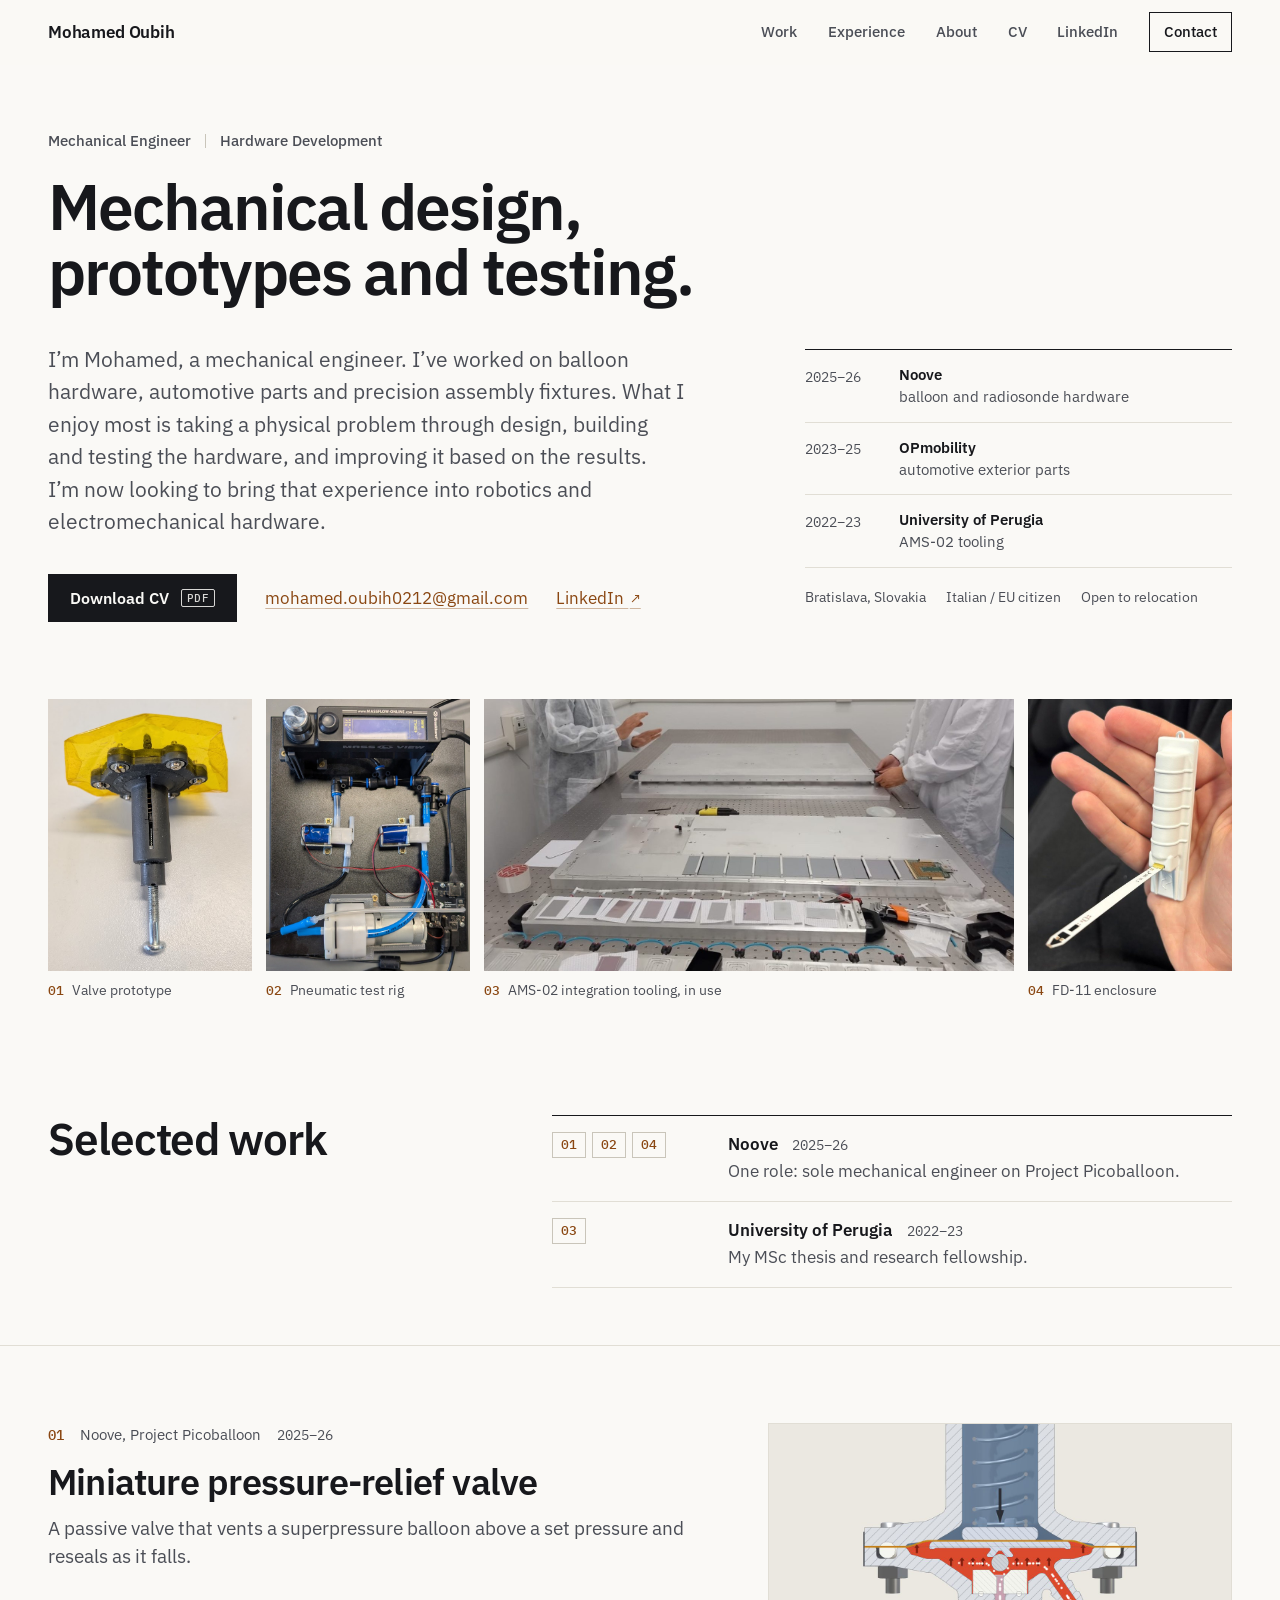
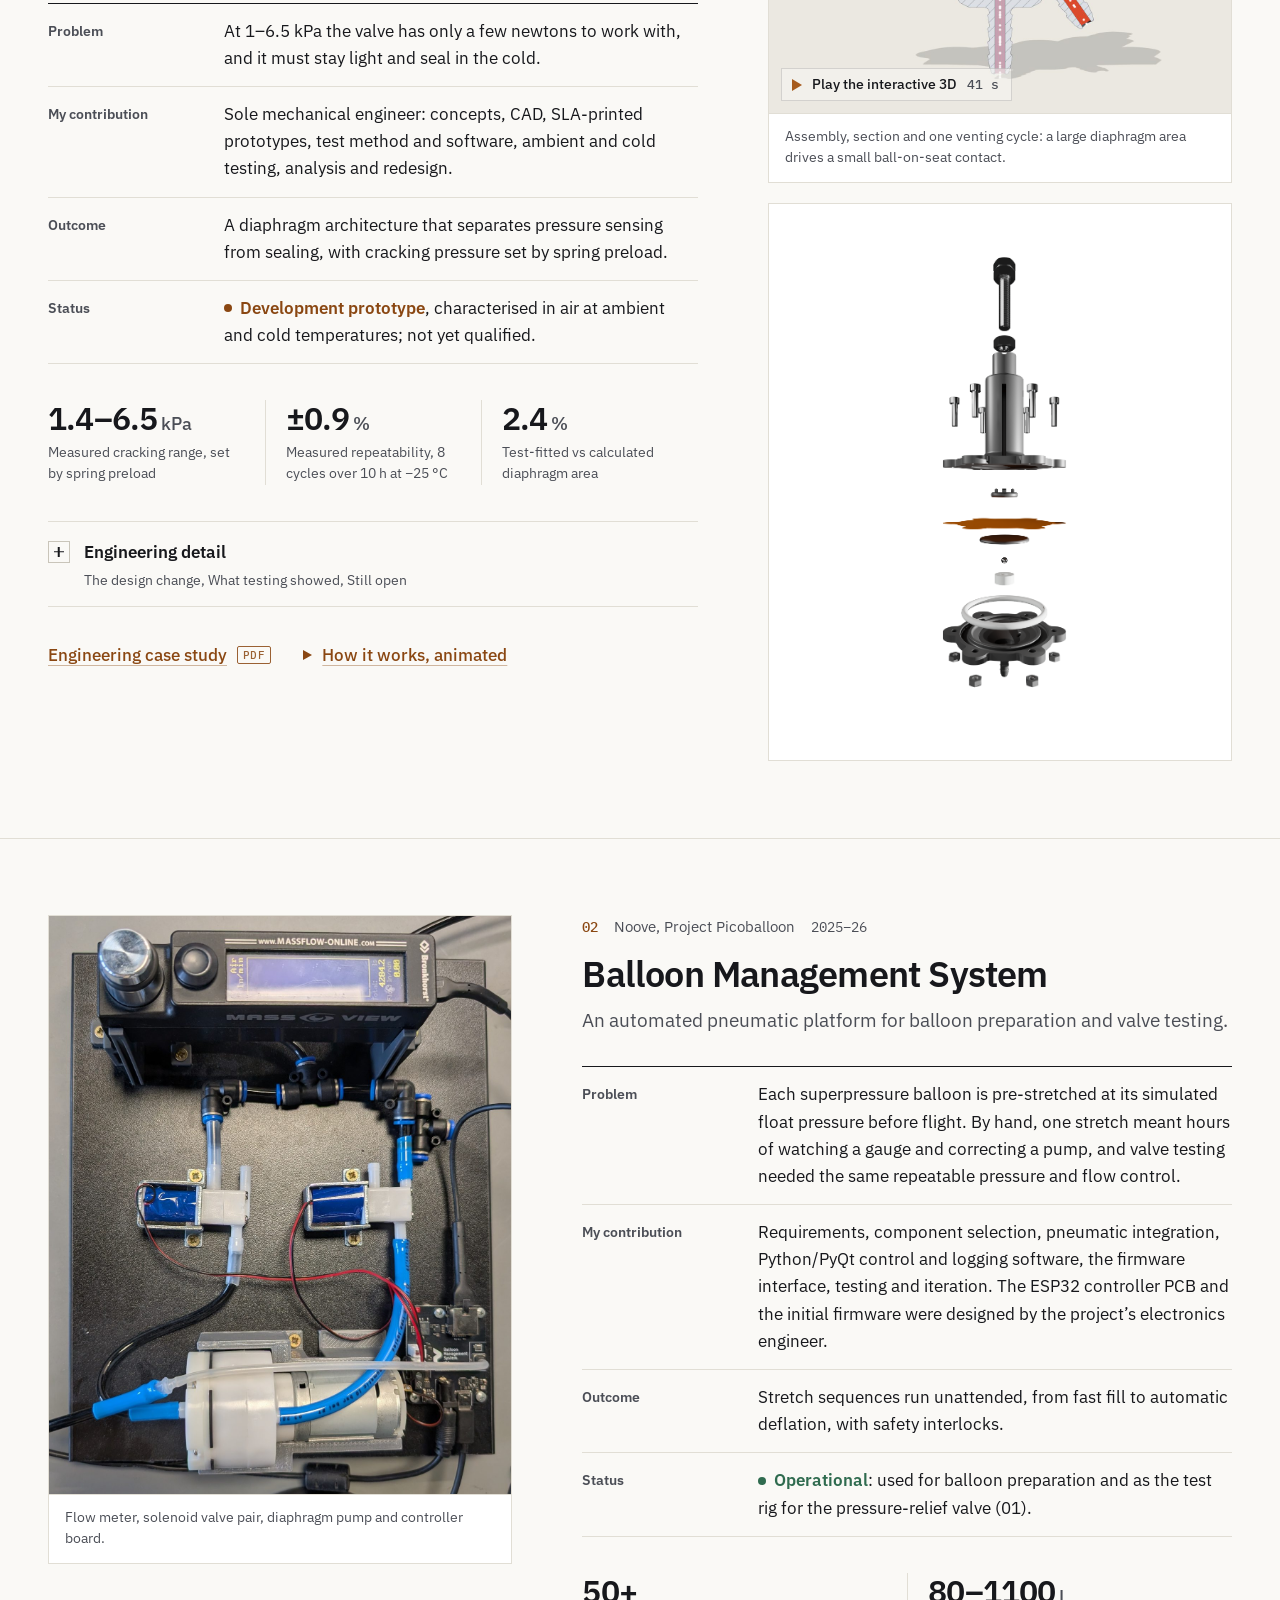
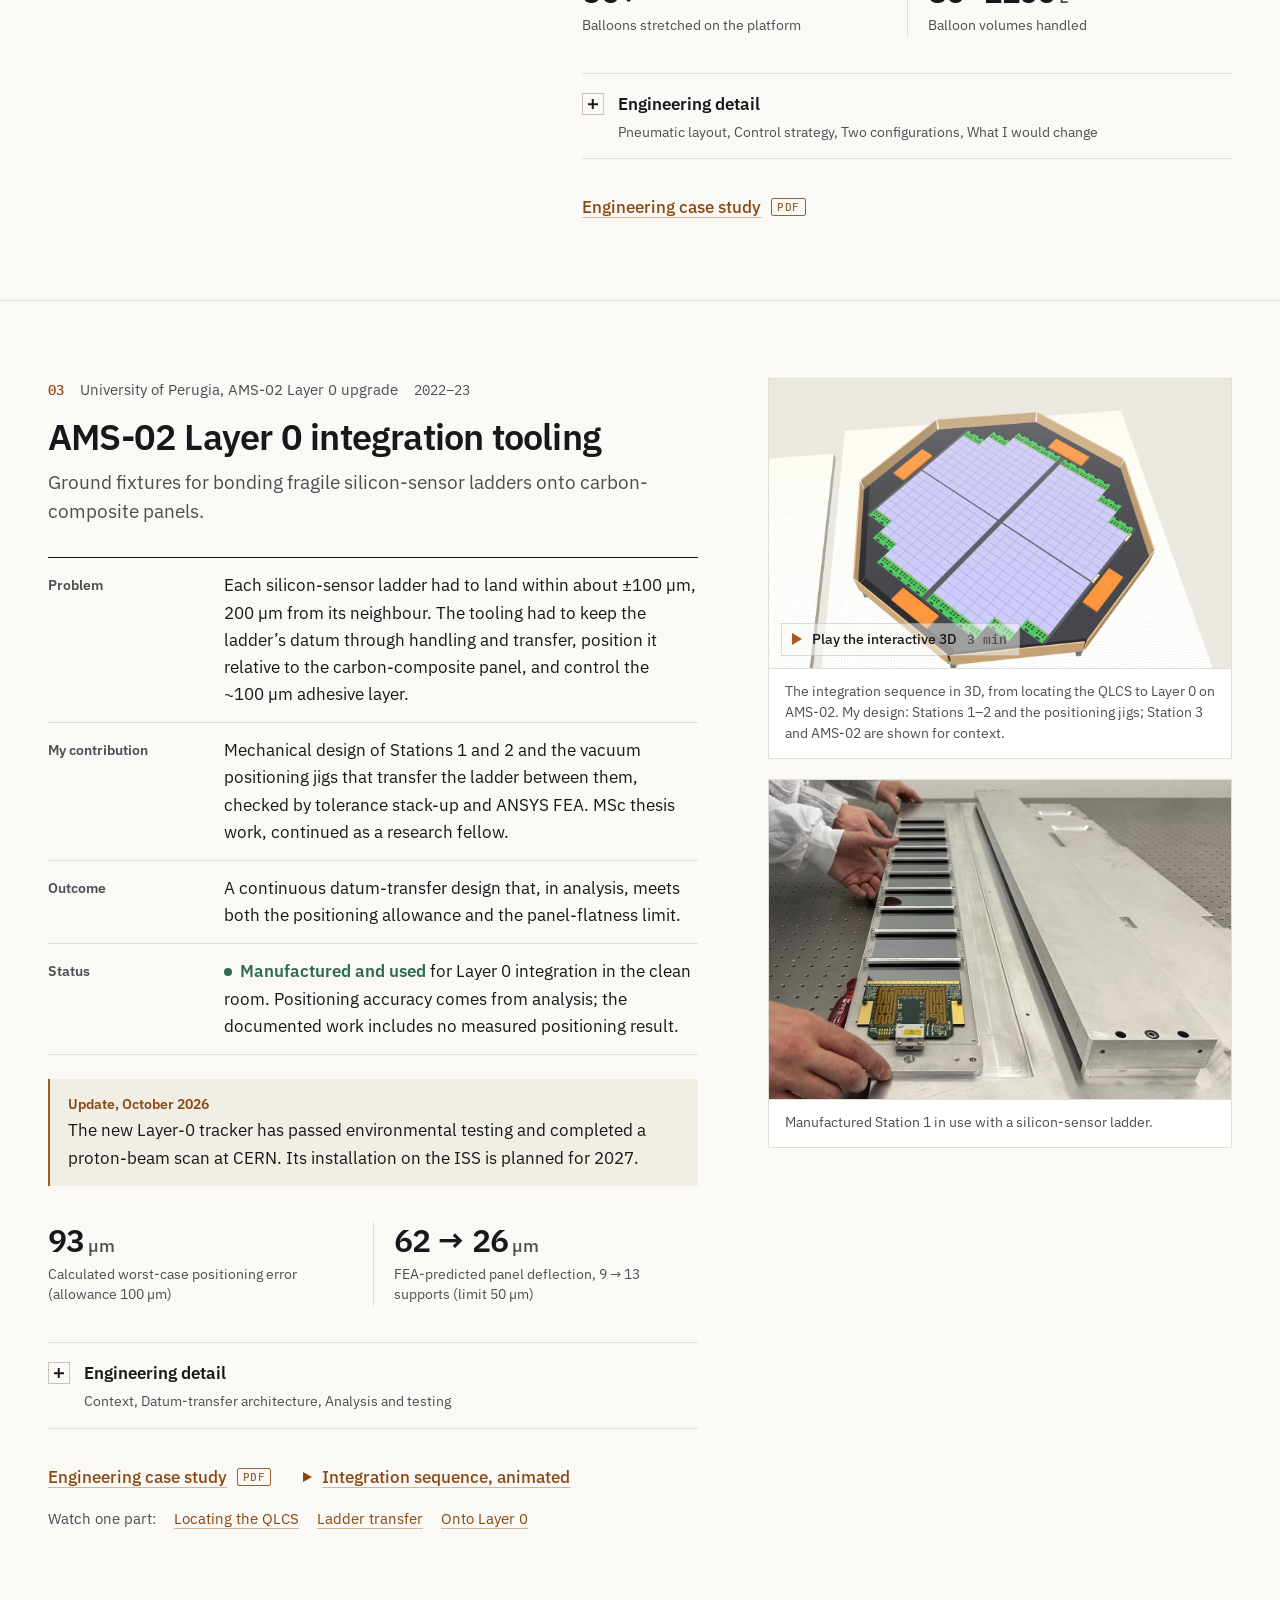
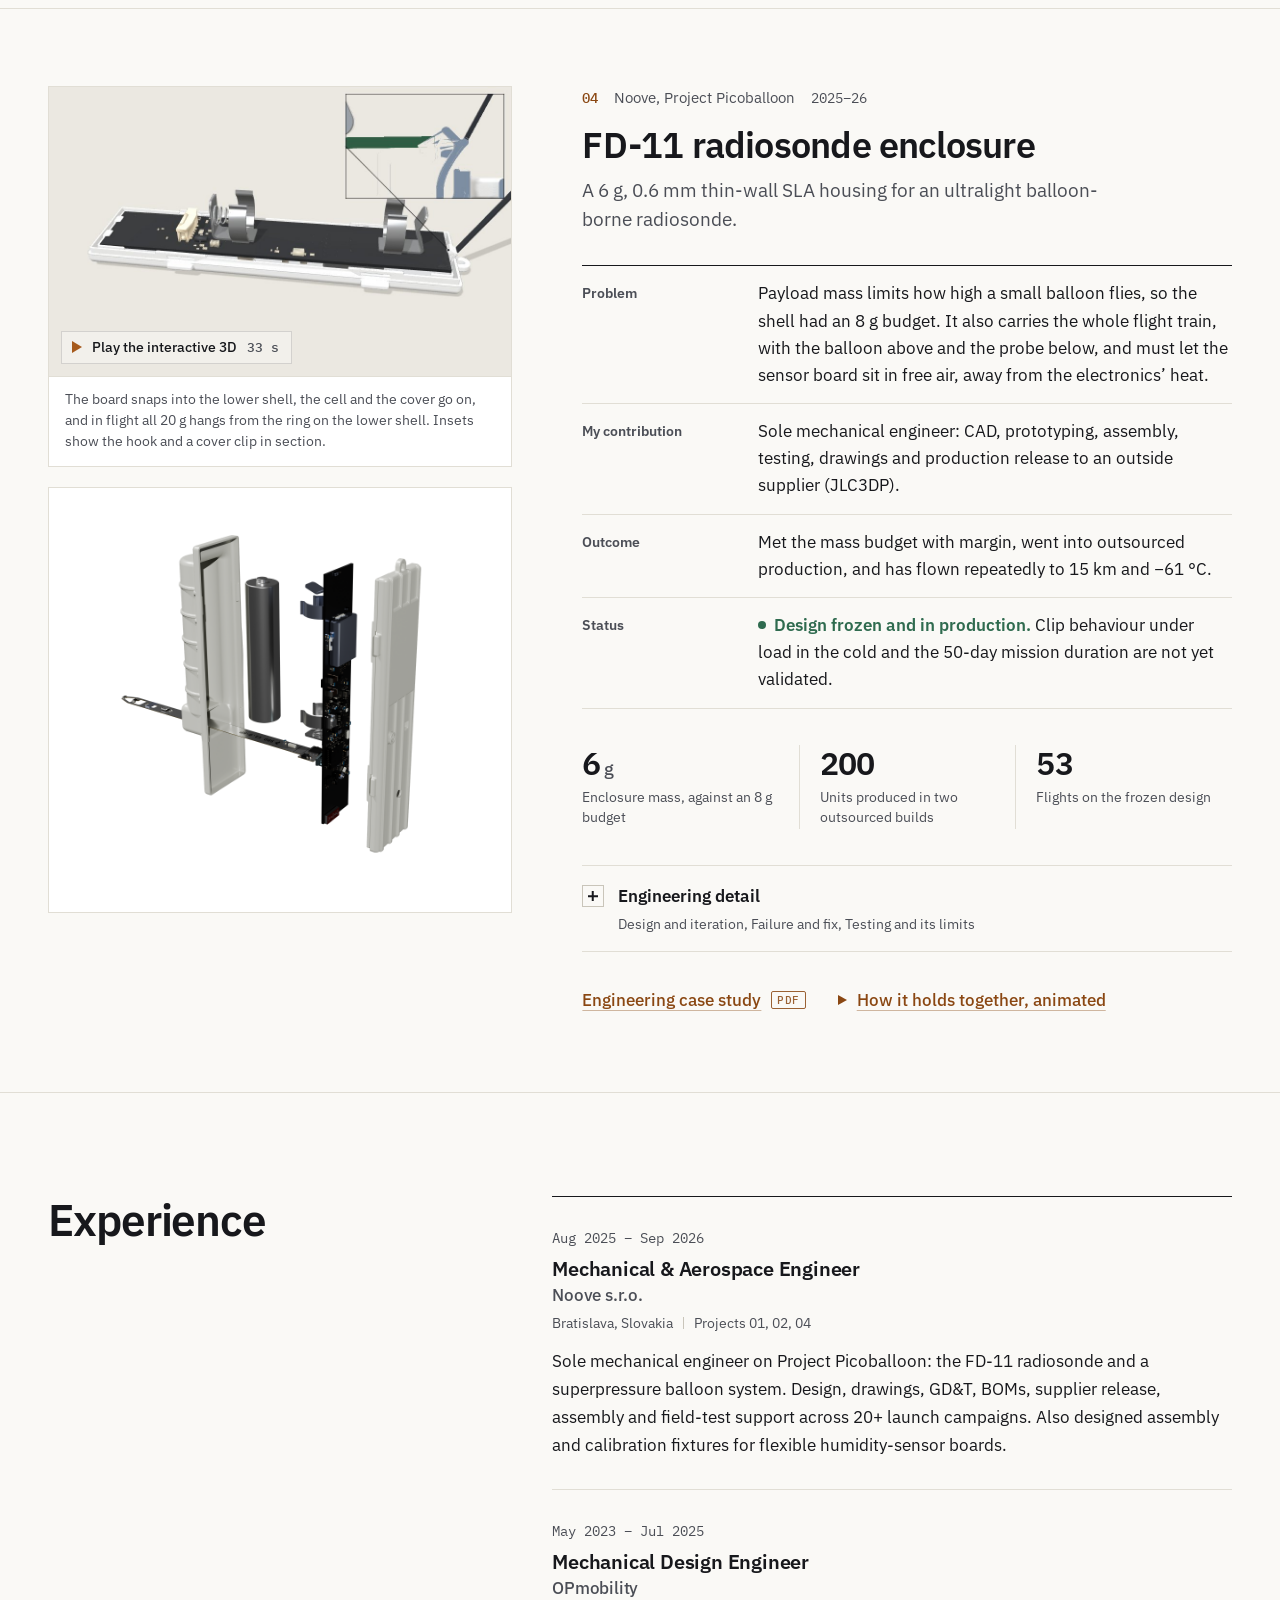
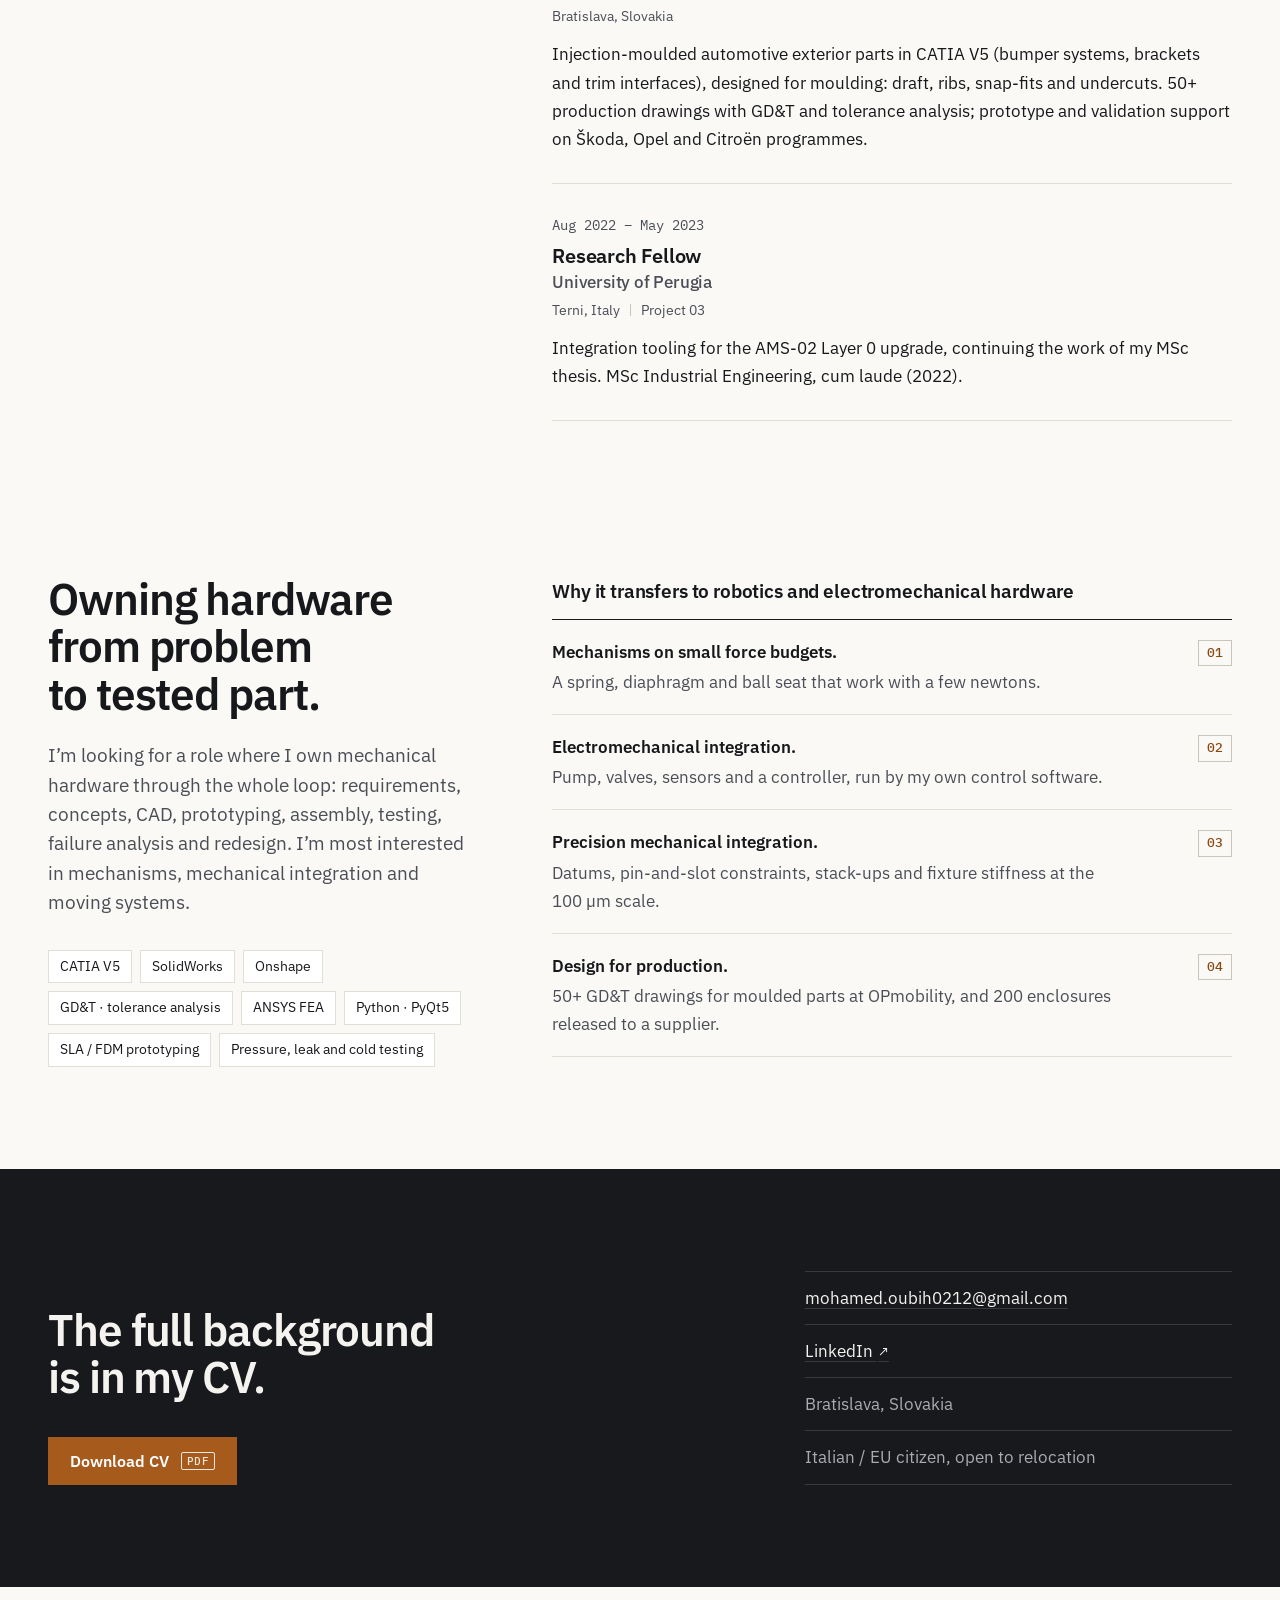
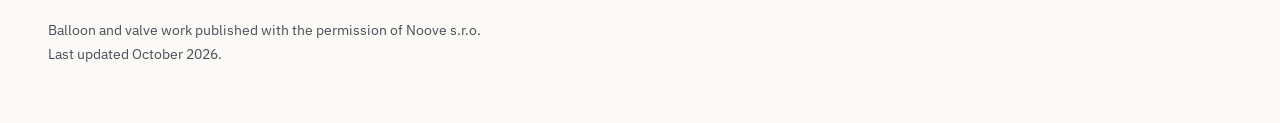
==== commit 91558dcd: "Added AMS02 News update" ====
--- a/index.html
+++ b/index.html
@@ -338,6 +338,8 @@
             <div><dt>Status</dt><dd><span class="status status--use">Manufactured and used</span> for Layer 0 integration in the clean room. Positioning accuracy comes from analysis; the documented work includes no measured positioning result.</dd></div>
           </dl>
 
+          <p class="update"><span class="update__label">Update, October 2026</span> The new Layer-0 tracker has passed environmental testing and completed a <span class="nowrap">proton-beam</span> scan at CERN. Its installation on the ISS is planned for 2027.</p>
+
           <dl class="metrics metrics--2">
             <div><dt>Calculated worst-case positioning error (allowance 100&nbsp;µm)</dt><dd>93<span class="unit">µm</span></dd></div>
             <div><dt>FEA-predicted panel deflection, 9&nbsp;→&nbsp;13 supports (limit 50&nbsp;µm)</dt><dd>62 → 26<span class="unit">µm</span></dd></div>
--- a/css/style.css
+++ b/css/style.css
@@ -263,6 +263,13 @@
 }
 .brief dt{font-size:.875rem; font-weight:600; color:var(--graphite); padding-top:.15em}
 .brief dd{margin:0; line-height:1.6}
+
+/* dated news about a project, after its summary */
+.update{
+  margin:-12px 0 36px; padding:14px 18px; background:var(--bench);
+  border-left:2px solid var(--copper); line-height:1.6;
+}
+.update__label{display:block; font-size:.875rem; font-weight:600; color:var(--copper-ink); margin-bottom:2px}
 
 .status{font-weight:600}
 .status::before{
@@ -534,6 +541,8 @@
   .brief{margin-bottom:0}
   .metrics,.metrics--2{border-top:0; margin-bottom:0}
   .more{border-top:0}
+  .update{margin:20px 0}
+  .update + .metrics{border-top:1px solid var(--rule)}
   .configs{grid-template-columns:minmax(0,1fr)}
   .project__media-stack{grid-template-columns:minmax(0,1fr)}
   /* cold-test table: one stacked block per test on phones */
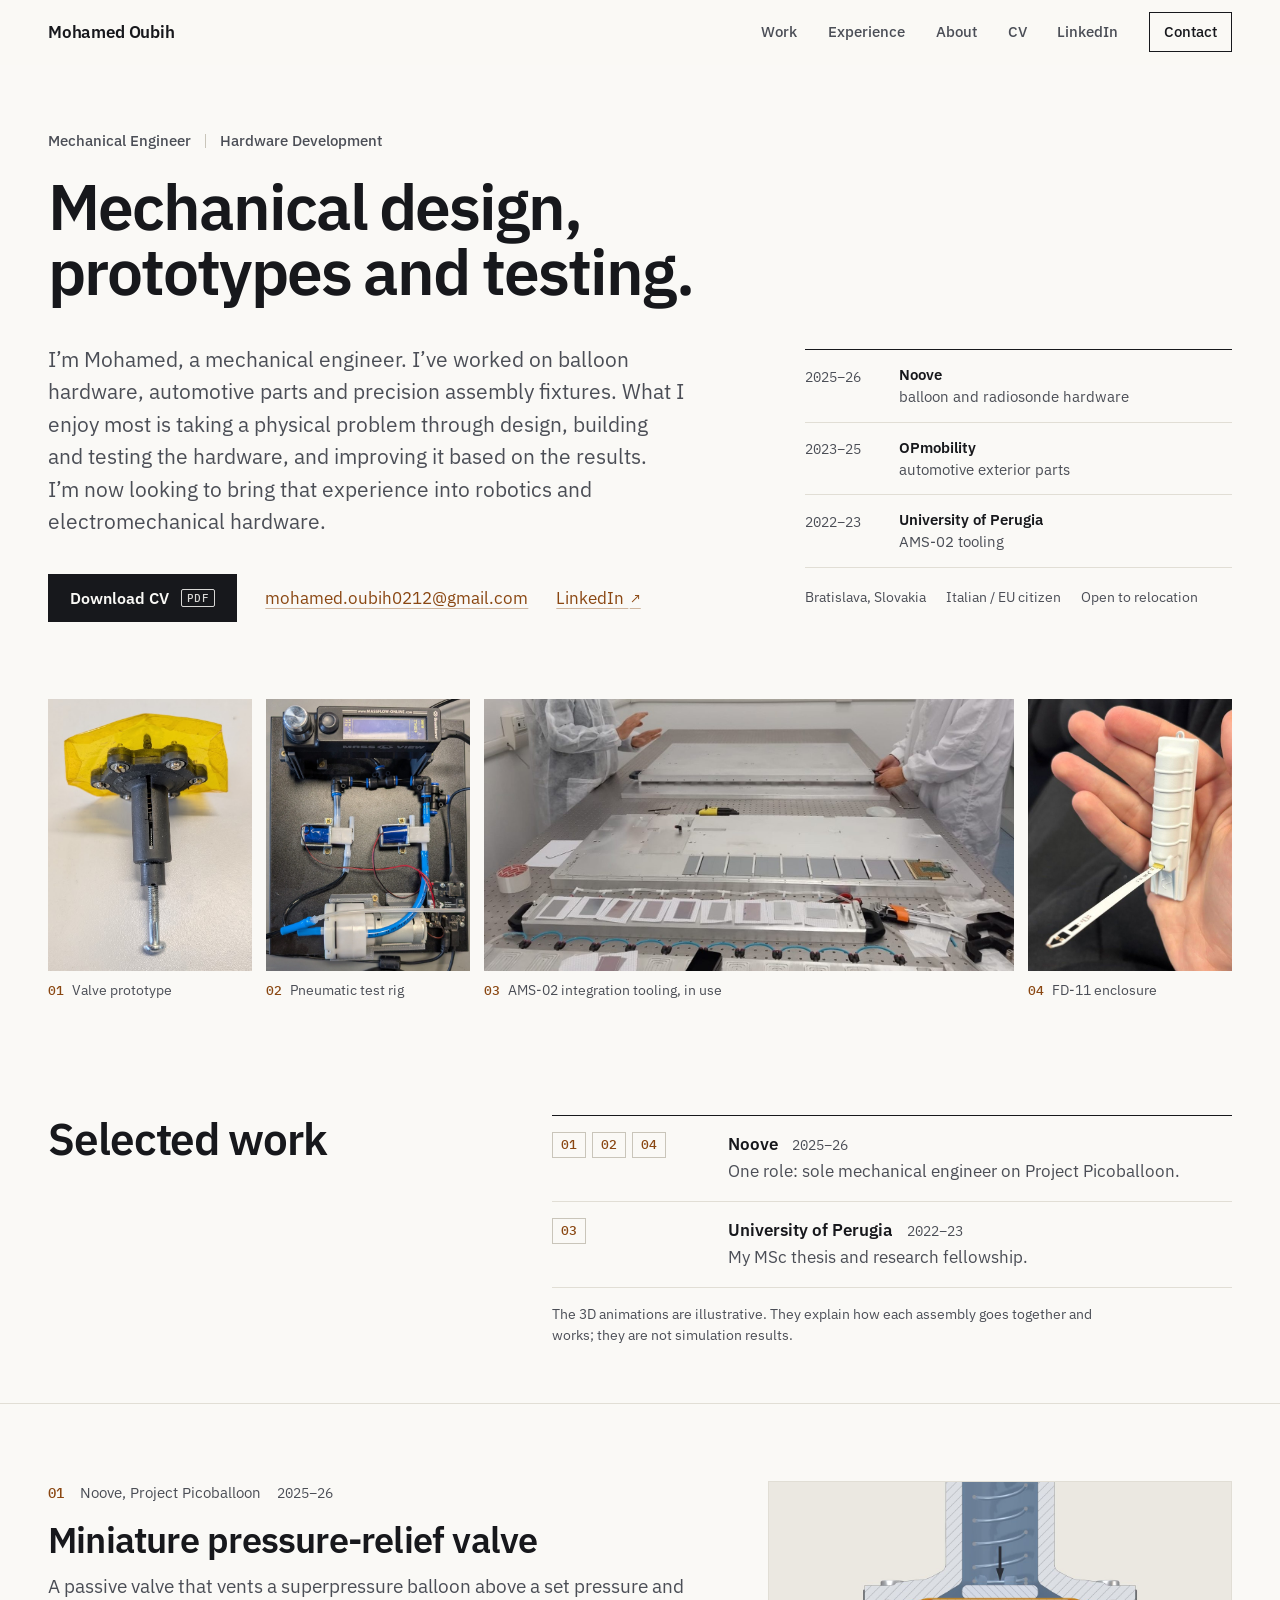
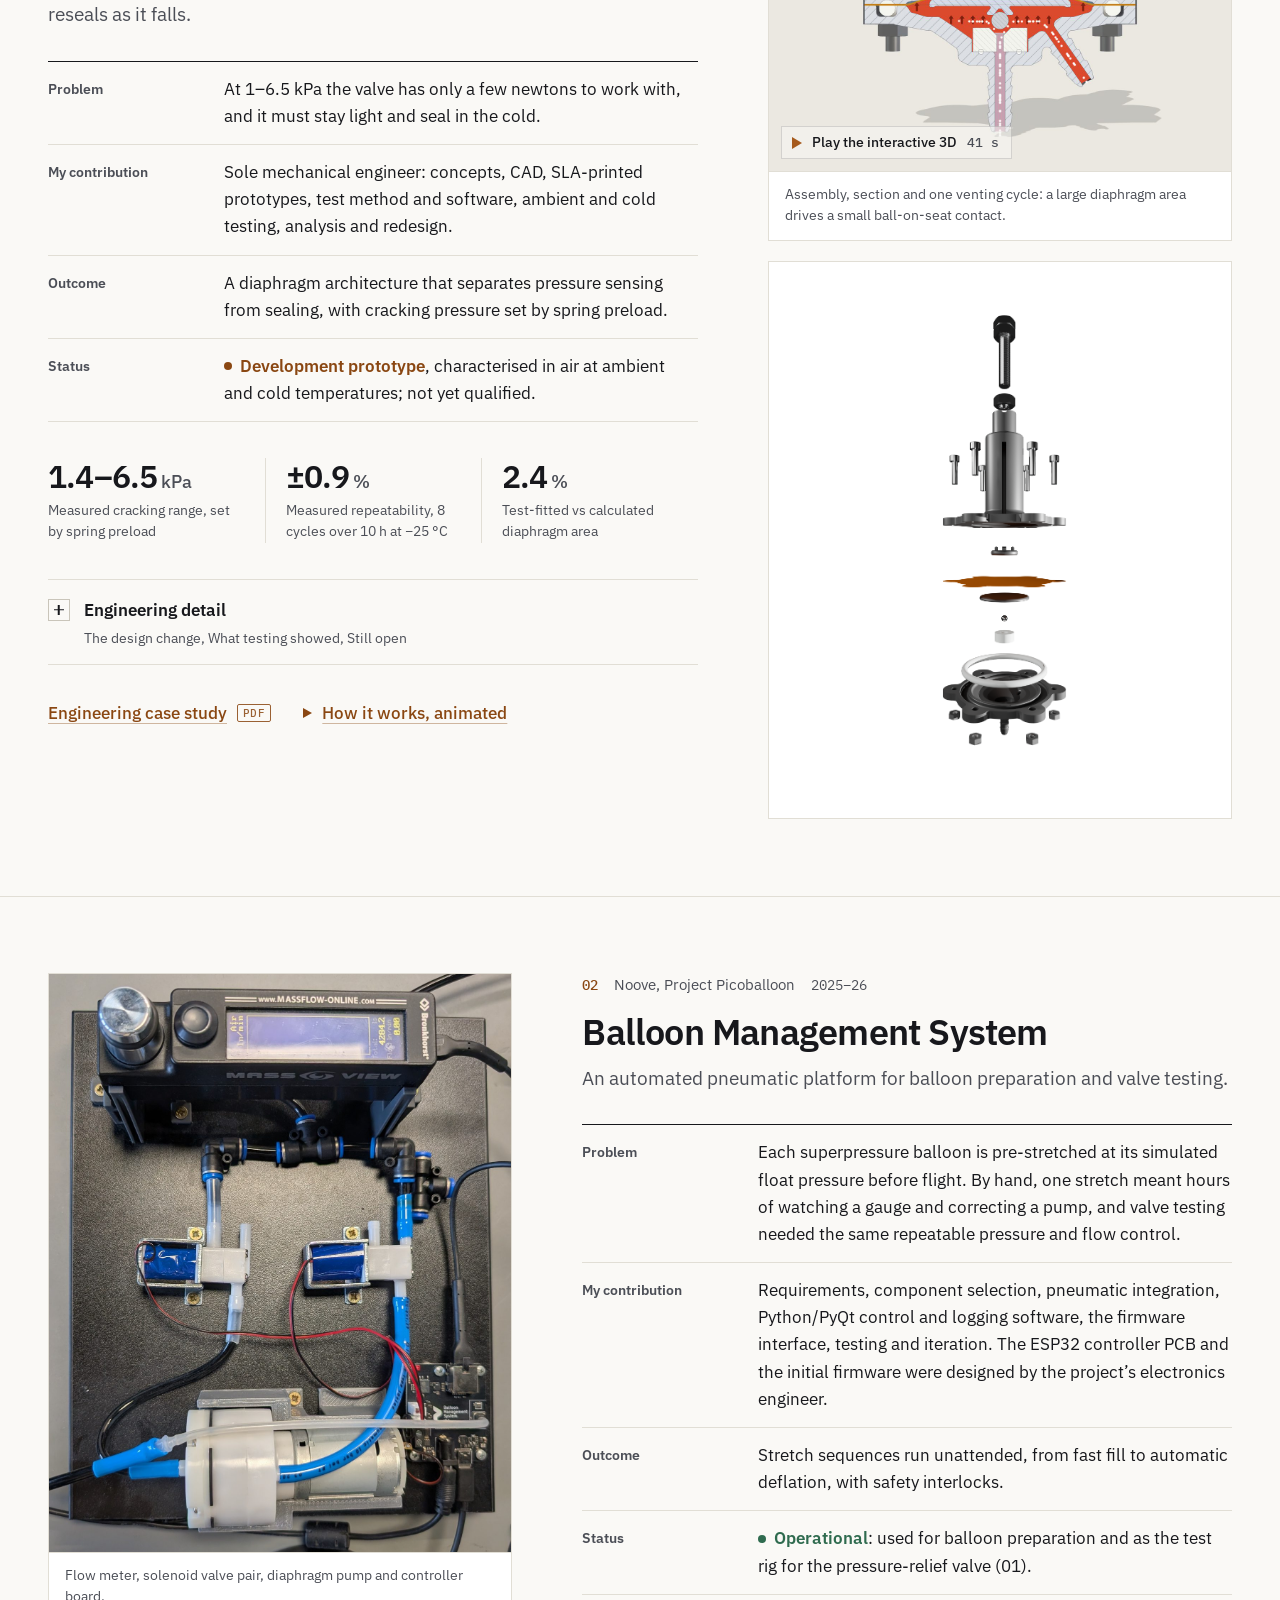
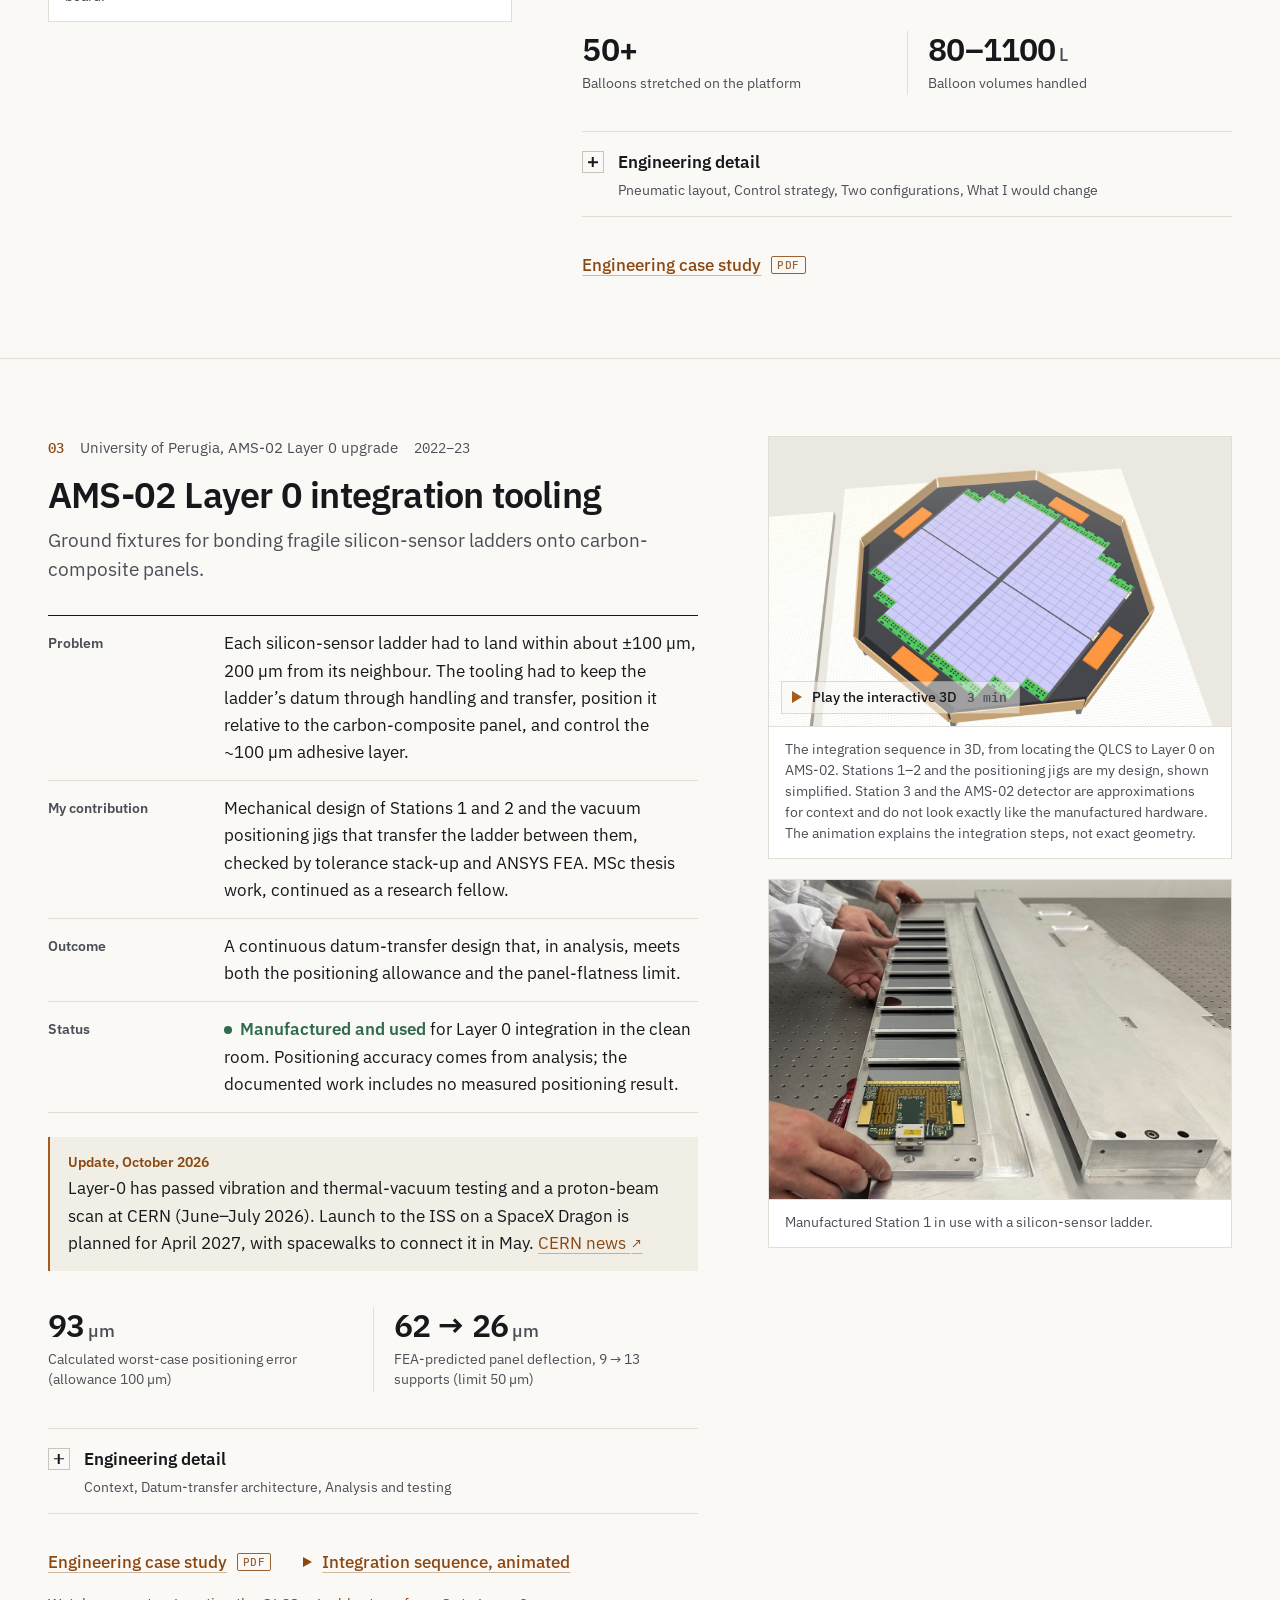
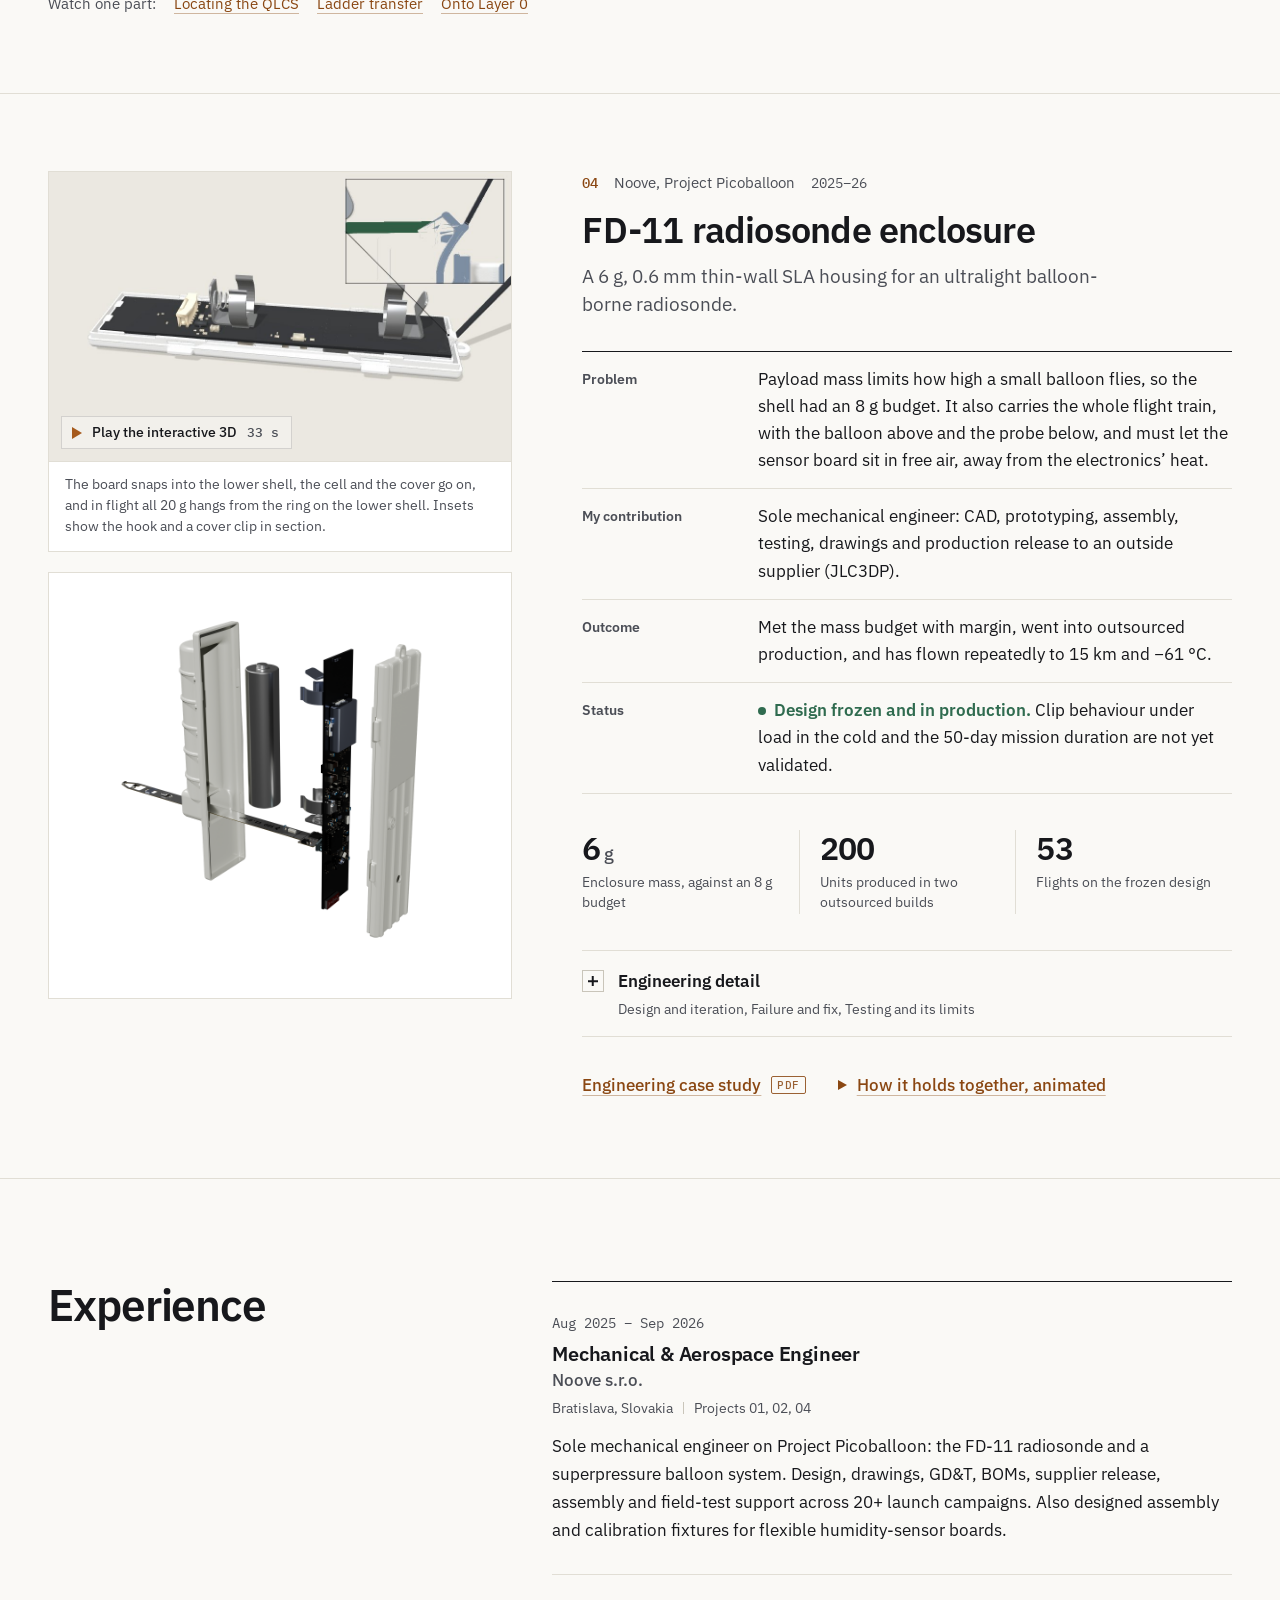
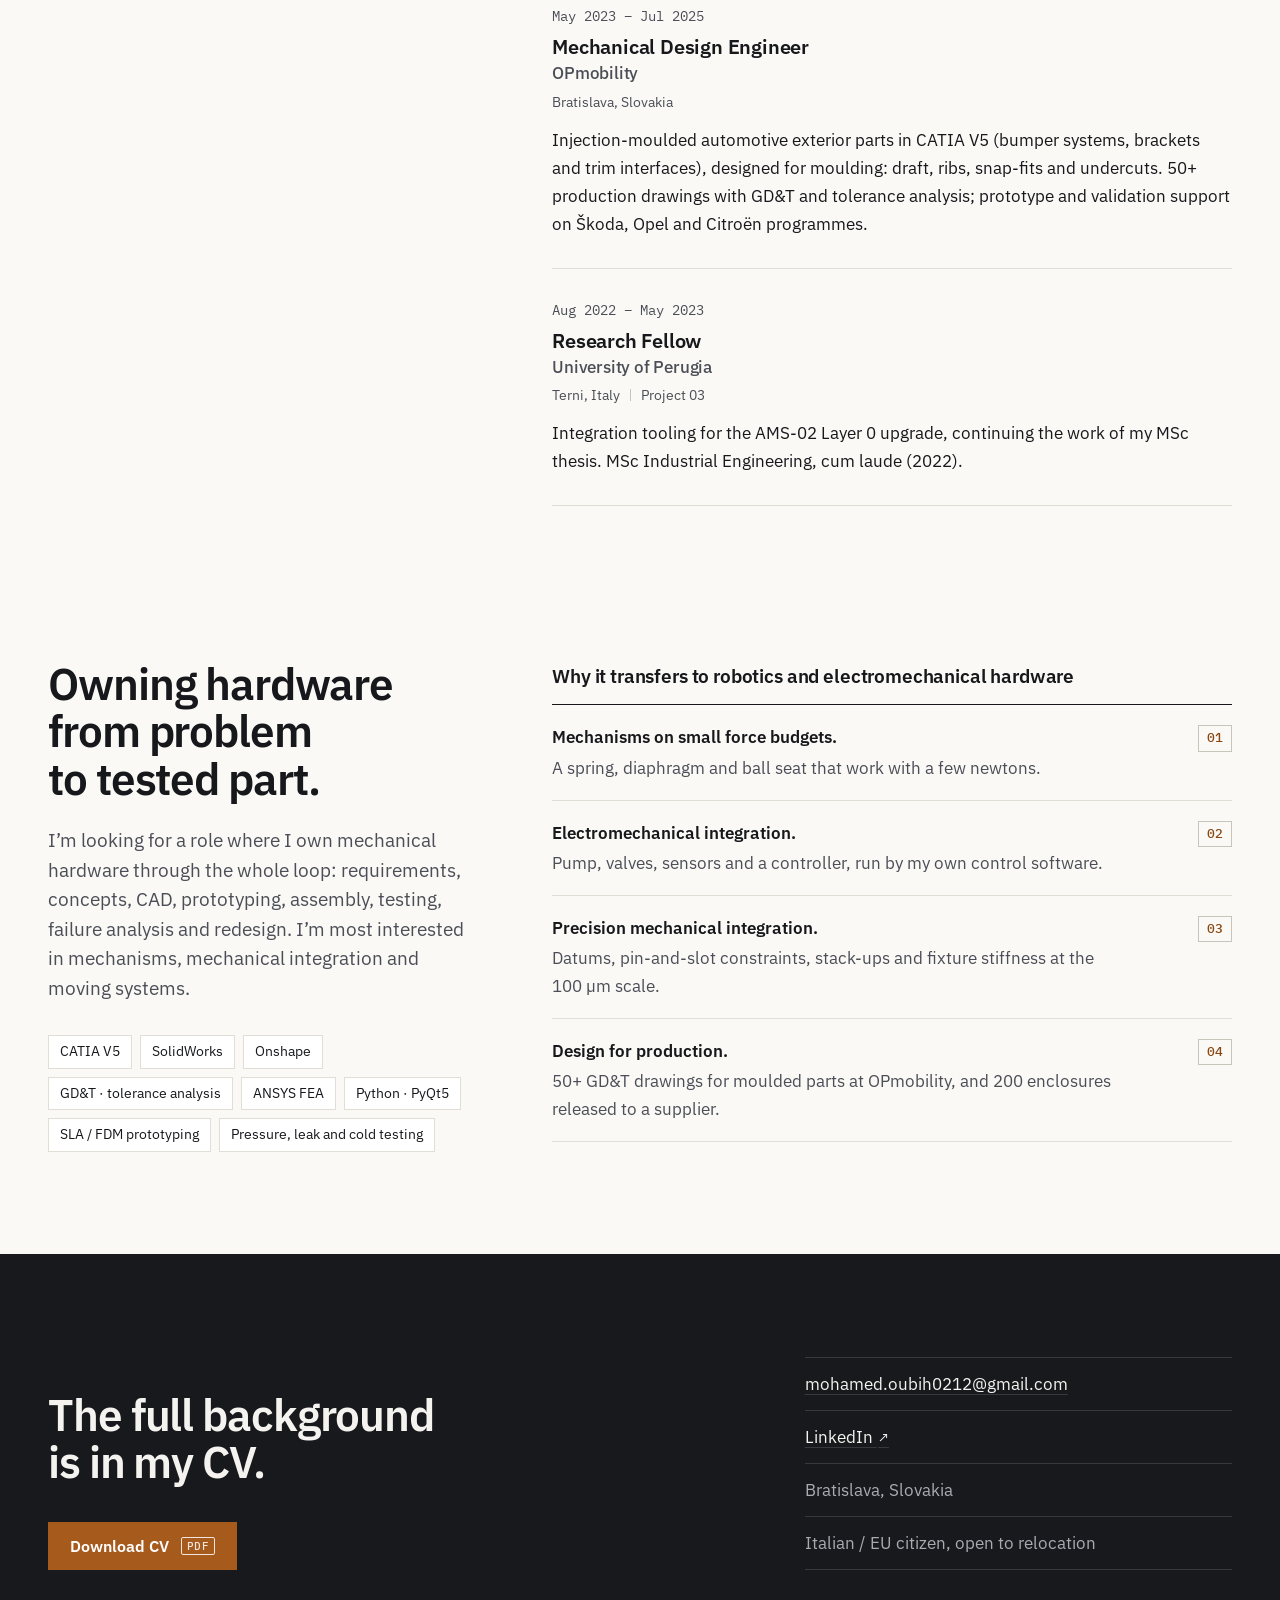
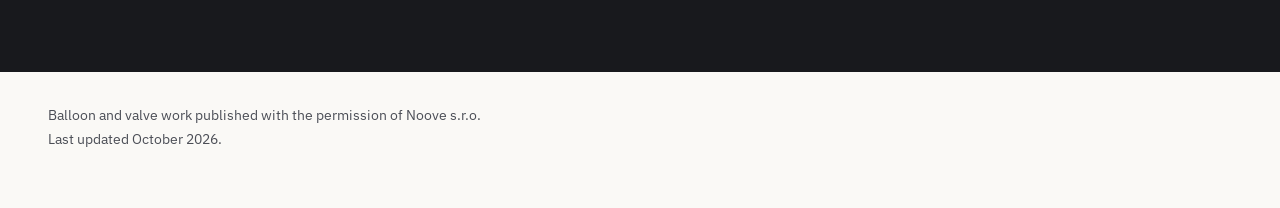
==== commit c8c6c5f0: "Clarify that the 3D animations are illustrative; verify AMS-02 update - Add a short note under the S" ====
--- a/index.html
+++ b/index.html
@@ -29,7 +29,7 @@
 <link rel="preconnect" href="https://fonts.gstatic.com" crossorigin>
 <link href="https://fonts.googleapis.com/css2?family=IBM+Plex+Mono:wght@400;500&family=IBM+Plex+Sans:wght@400;500;600&display=swap" rel="stylesheet">
 <link rel="preload" as="image" href="img/hw-ams-cleanroom.jpg" fetchpriority="high">
-<link rel="stylesheet" href="css/style.css?v=20261014">
+<link rel="stylesheet" href="css/style.css?v=20261015">
 </head>
 <body>
 
@@ -142,6 +142,7 @@
           <dd><span class="work__org">University of Perugia <span class="work__years">2022–23</span></span> My MSc thesis and research fellowship.</dd>
         </div>
       </dl>
+      <p class="work__note">The 3D animations are illustrative. They explain how each assembly goes together and works; they are not simulation results.</p>
     </div>
 
     <!-- 01 — Pressure-relief valve -->
@@ -338,7 +339,7 @@
             <div><dt>Status</dt><dd><span class="status status--use">Manufactured and used</span> for Layer 0 integration in the clean room. Positioning accuracy comes from analysis; the documented work includes no measured positioning result.</dd></div>
           </dl>
 
-          <p class="update"><span class="update__label">Update, October 2026</span> The new Layer-0 tracker has passed environmental testing and completed a <span class="nowrap">proton-beam</span> scan at CERN. Its installation on the ISS is planned for 2027.</p>
+          <p class="update"><span class="update__label">Update, October 2026</span> Layer-0 has passed vibration and thermal-vacuum testing and a <span class="nowrap">proton-beam</span> scan at CERN (June–July 2026). Launch to the ISS on a SpaceX Dragon is planned for April 2027, with spacewalks to connect it in May. <a class="link" href="https://home.cern/final-tests-for-the-ams-upgrade-before-spaceflight/" target="_blank" rel="noopener">CERN news <span class="ext" aria-hidden="true">↗</span></a></p>
 
           <dl class="metrics metrics--2">
             <div><dt>Calculated worst-case positioning error (allowance 100&nbsp;µm)</dt><dd>93<span class="unit">µm</span></dd></div>
@@ -403,7 +404,7 @@
                      muted loop playsinline preload="none" data-autoplay aria-hidden="true"></video>
               <span class="anim-badge">Play the interactive 3D <span class="anim-badge__time">3 min</span></span>
             </a>
-            <figcaption>The integration sequence in 3D, from locating the QLCS to Layer 0 on AMS-02. My design: Stations 1–2 and the positioning jigs; Station 3 and AMS-02 are shown for context.</figcaption>
+            <figcaption>The integration sequence in 3D, from locating the QLCS to Layer 0 on AMS-02. Stations 1–2 and the positioning jigs are my design, shown simplified. Station 3 and the AMS-02 detector are approximations for context and do not look exactly like the manufactured hardware. The animation explains the integration steps, not exact geometry.</figcaption>
           </figure>
           <figure class="project__media media--landscape">
             <img src="img/hw-ams-station1.jpg" width="1118" height="773" loading="lazy" decoding="async"
@@ -594,6 +595,7 @@
 <dialog class="anim-modal" id="animModal" aria-labelledby="animModalTitle">
   <div class="anim-modal__bar">
     <p class="anim-modal__title" id="animModalTitle">Interactive 3D</p>
+    <p class="anim-modal__note">Illustrative animation, not a simulation</p>
     <a class="anim-modal__out" href="ams02-transfer/" target="_blank" rel="noopener">Open full page <span class="ext" aria-hidden="true">↗</span></a>
     <button class="anim-modal__close" type="button" aria-label="Close the animation">✕</button>
   </div>
--- a/css/style.css
+++ b/css/style.css
@@ -235,6 +235,7 @@
 .work__key dt{display:flex; flex-wrap:wrap; gap:6px; align-content:start}
 .work__key dd{margin:0; color:var(--graphite); line-height:1.5}
 .work__org{display:block; color:var(--ink); font-weight:600; margin-bottom:2px}
+.work__note{grid-column:2; margin:0; font-size:.875rem; line-height:1.5; color:var(--graphite); max-width:40em}
 .work__years{font-family:var(--mono); font-size:.875rem; font-weight:400; color:var(--graphite); margin-left:10px}
 
 /* ---------- project ---------- */
@@ -395,6 +396,7 @@
   border-bottom:1px solid var(--rule); font-size:.9375rem;
 }
 .anim-modal__title{flex:1; margin:0; font-weight:600}
+.anim-modal__note{margin:0; font-size:.875rem; color:var(--graphite)}
 .anim-modal__out{
   color:var(--copper-ink); text-decoration:underline; text-decoration-thickness:1px; text-underline-offset:.24em;
   text-decoration-color:color-mix(in srgb, currentColor 38%, transparent);
@@ -488,6 +490,7 @@
   .bench{grid-template-columns:repeat(3,minmax(0,1fr))}
   .bench__item--wide{grid-column:1 / -1; order:-1}
   .work__head{grid-template-columns:minmax(0,1fr); gap:16px}
+  .work__note{grid-column:auto}
   .project__grid,.project__grid--flip{grid-template-columns:minmax(0,1fr); gap:32px}
   .project__grid--flip > .project__body{order:0}
   .project__body{max-width:none}
@@ -518,6 +521,9 @@
   .anim-modal{width:100vw; height:100vh; height:100dvh; max-height:none; border:0}
   .anim-modal__title{display:none}
   .anim-modal__bar{justify-content:flex-end}
+  .anim-modal__note{margin-right:auto; font-size:.8125rem; line-height:1.35}
+  .anim-modal__out{white-space:nowrap}
+  .anim-modal__bar{gap:14px}
 }
 
 @media (max-width:620px){
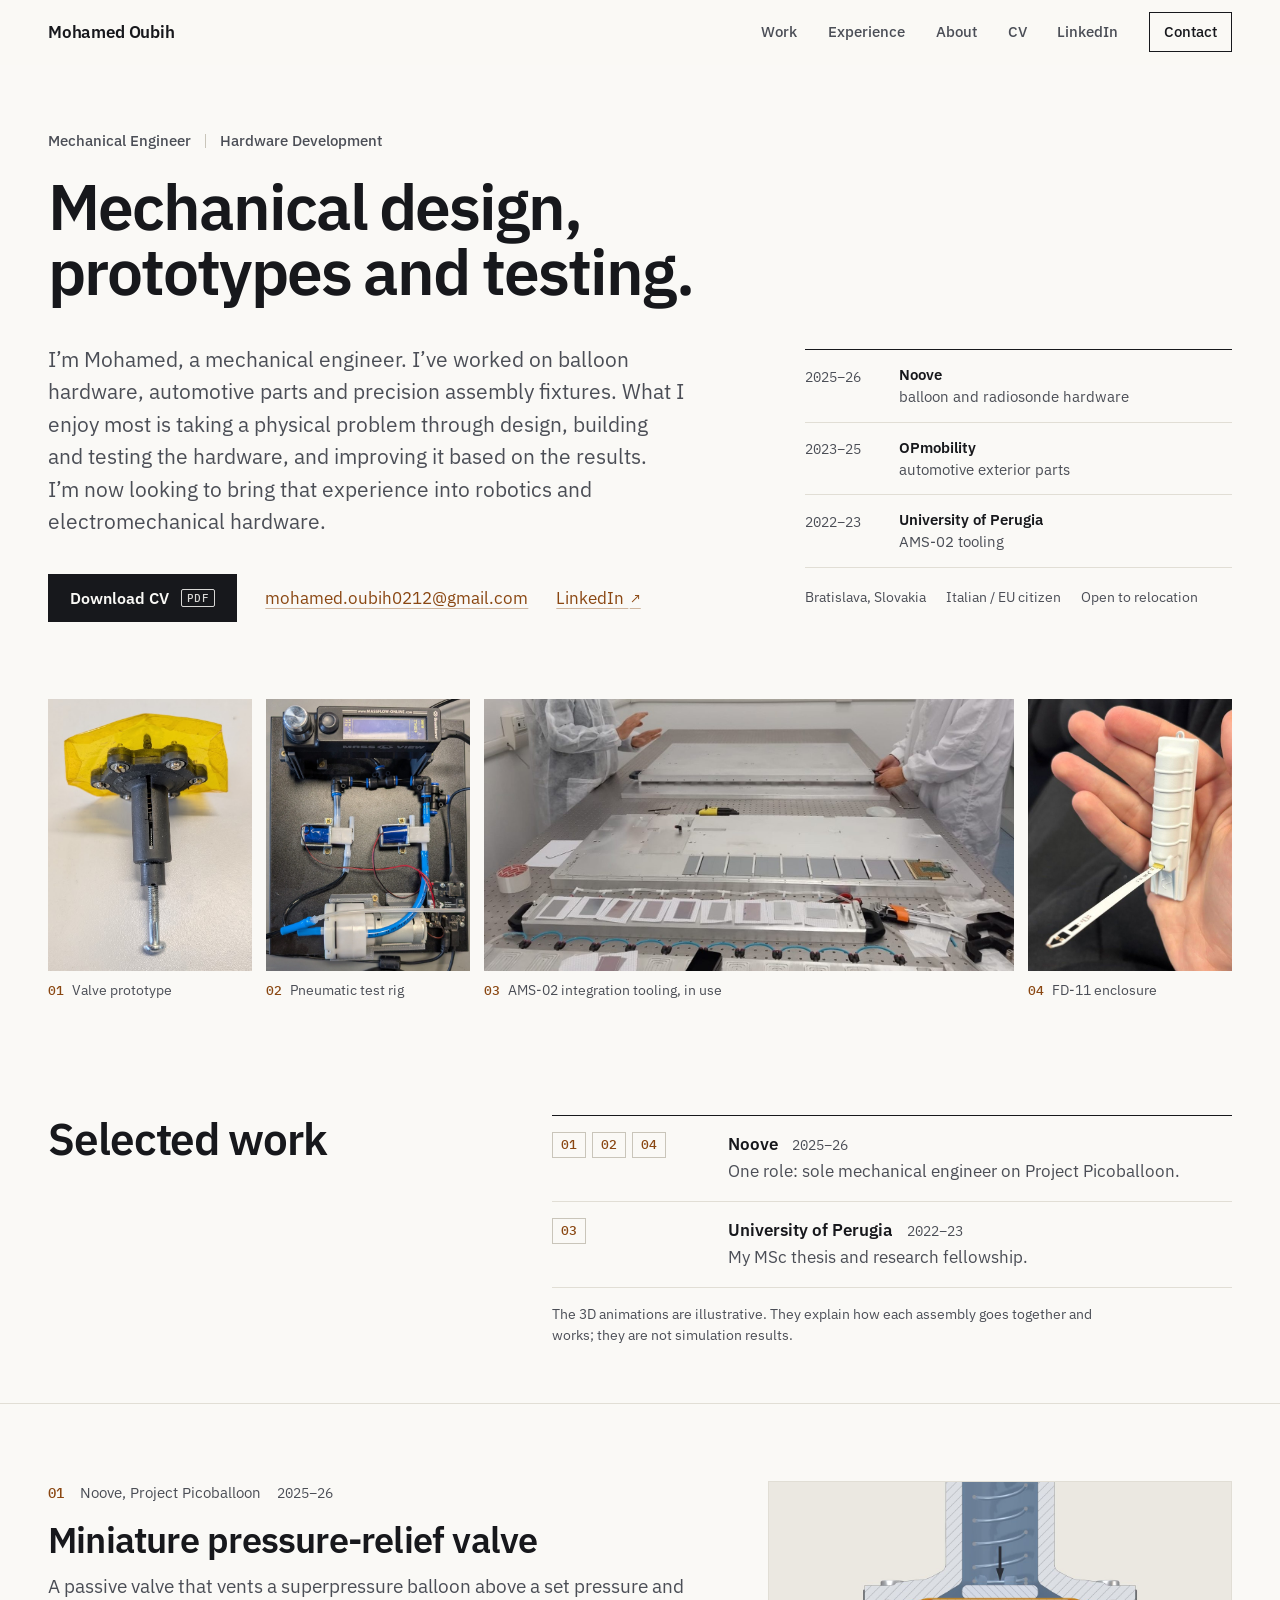
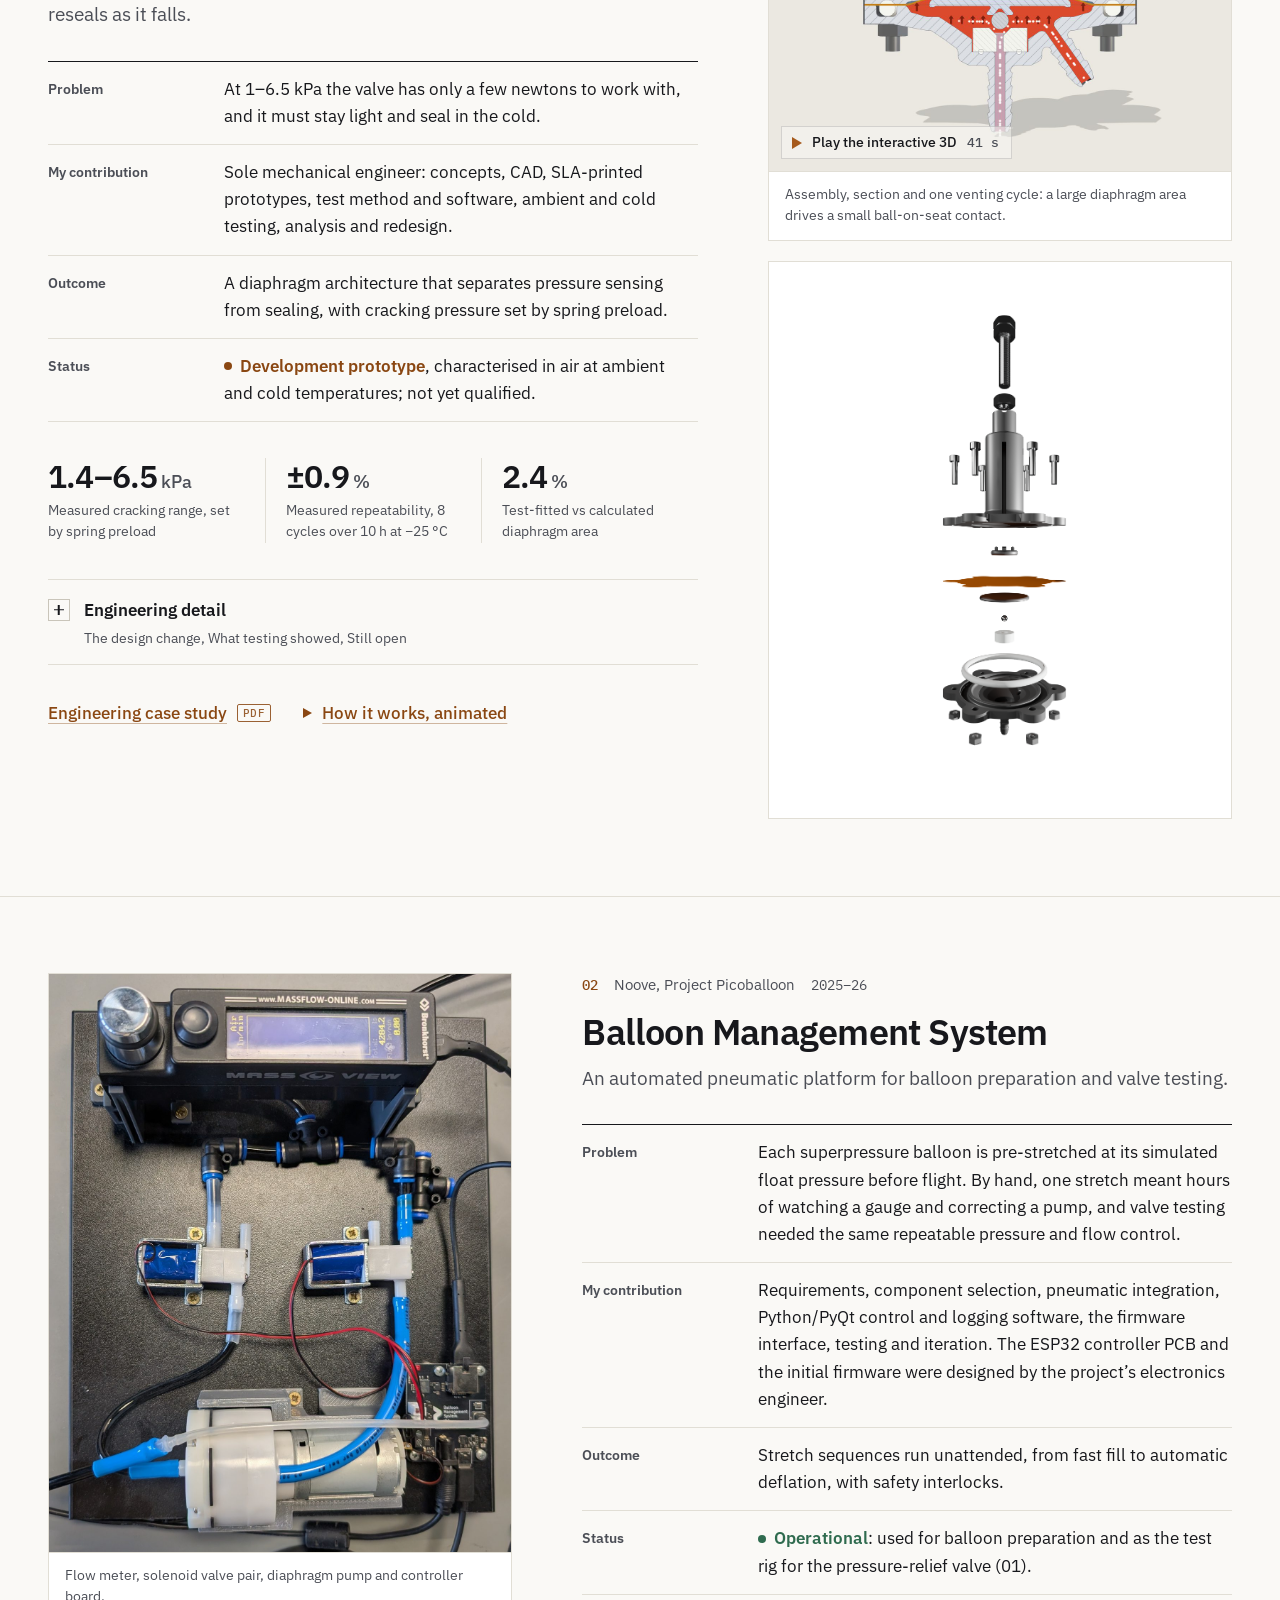
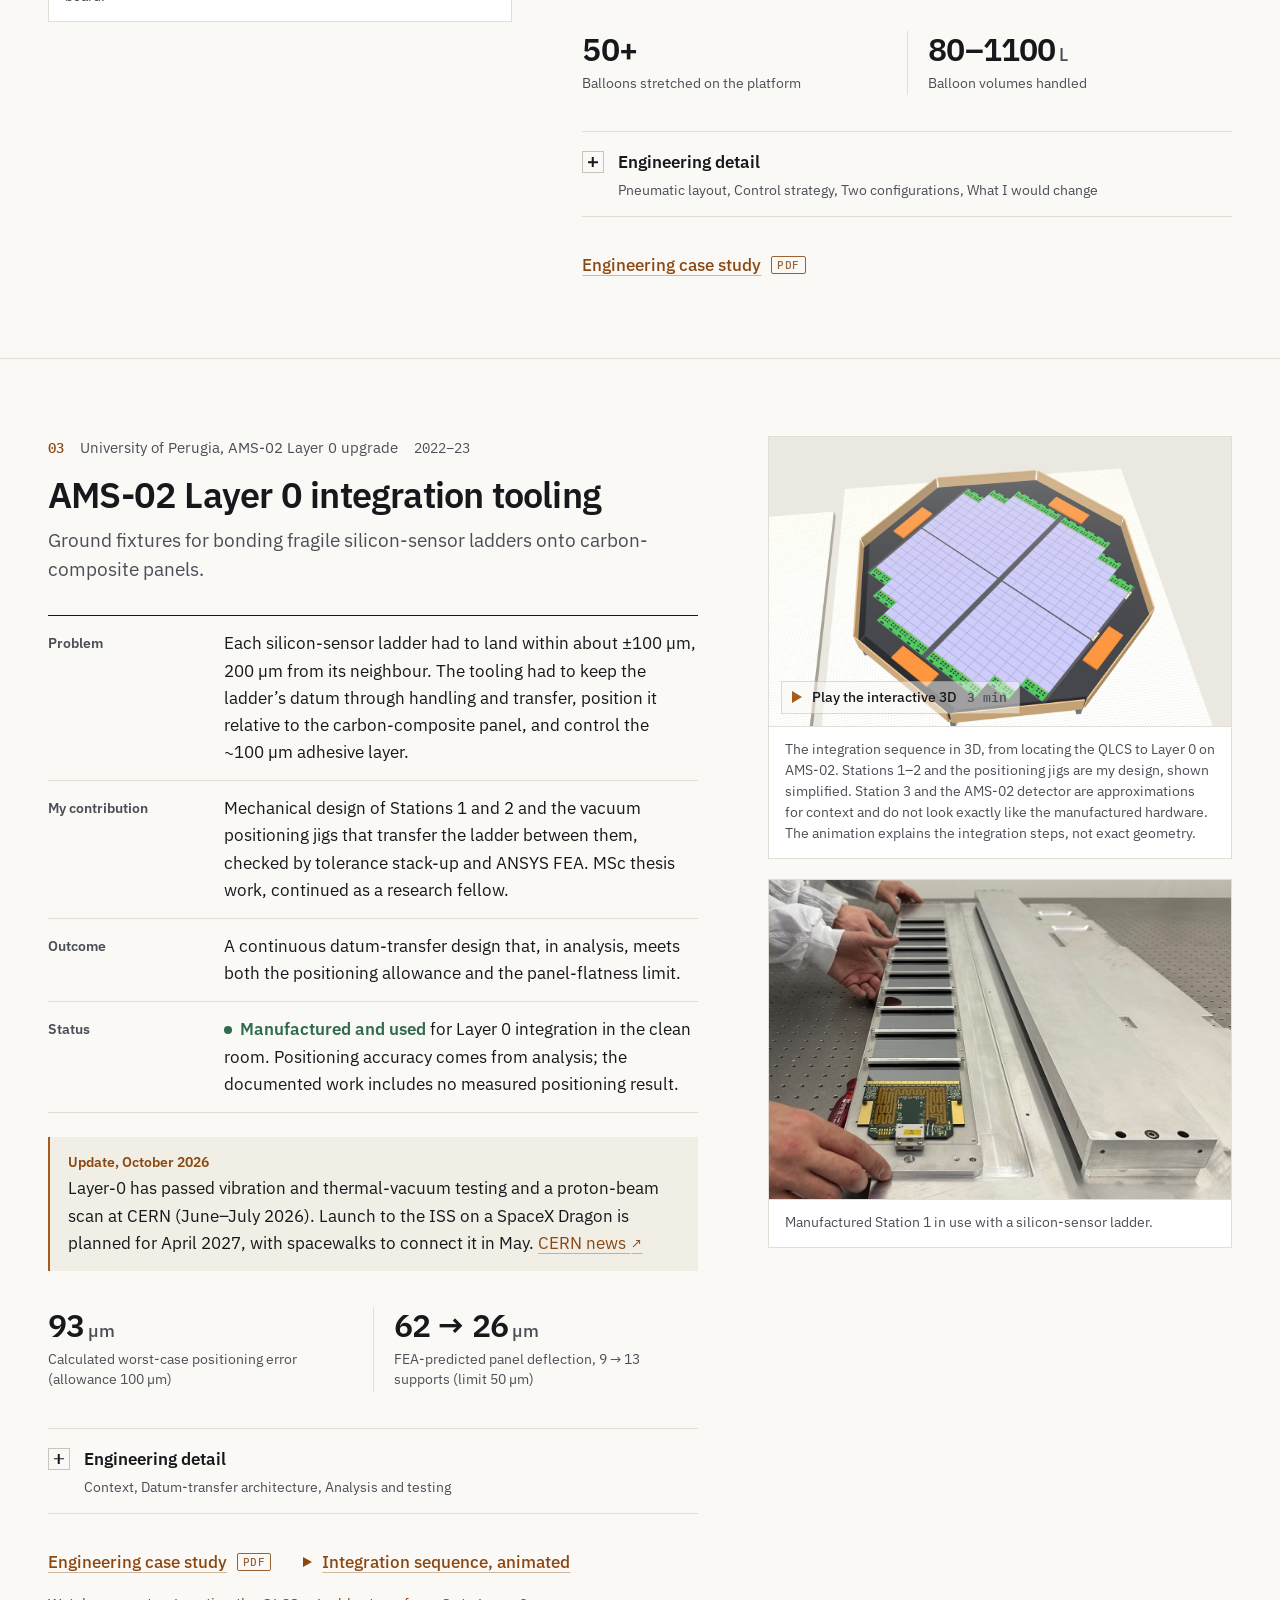
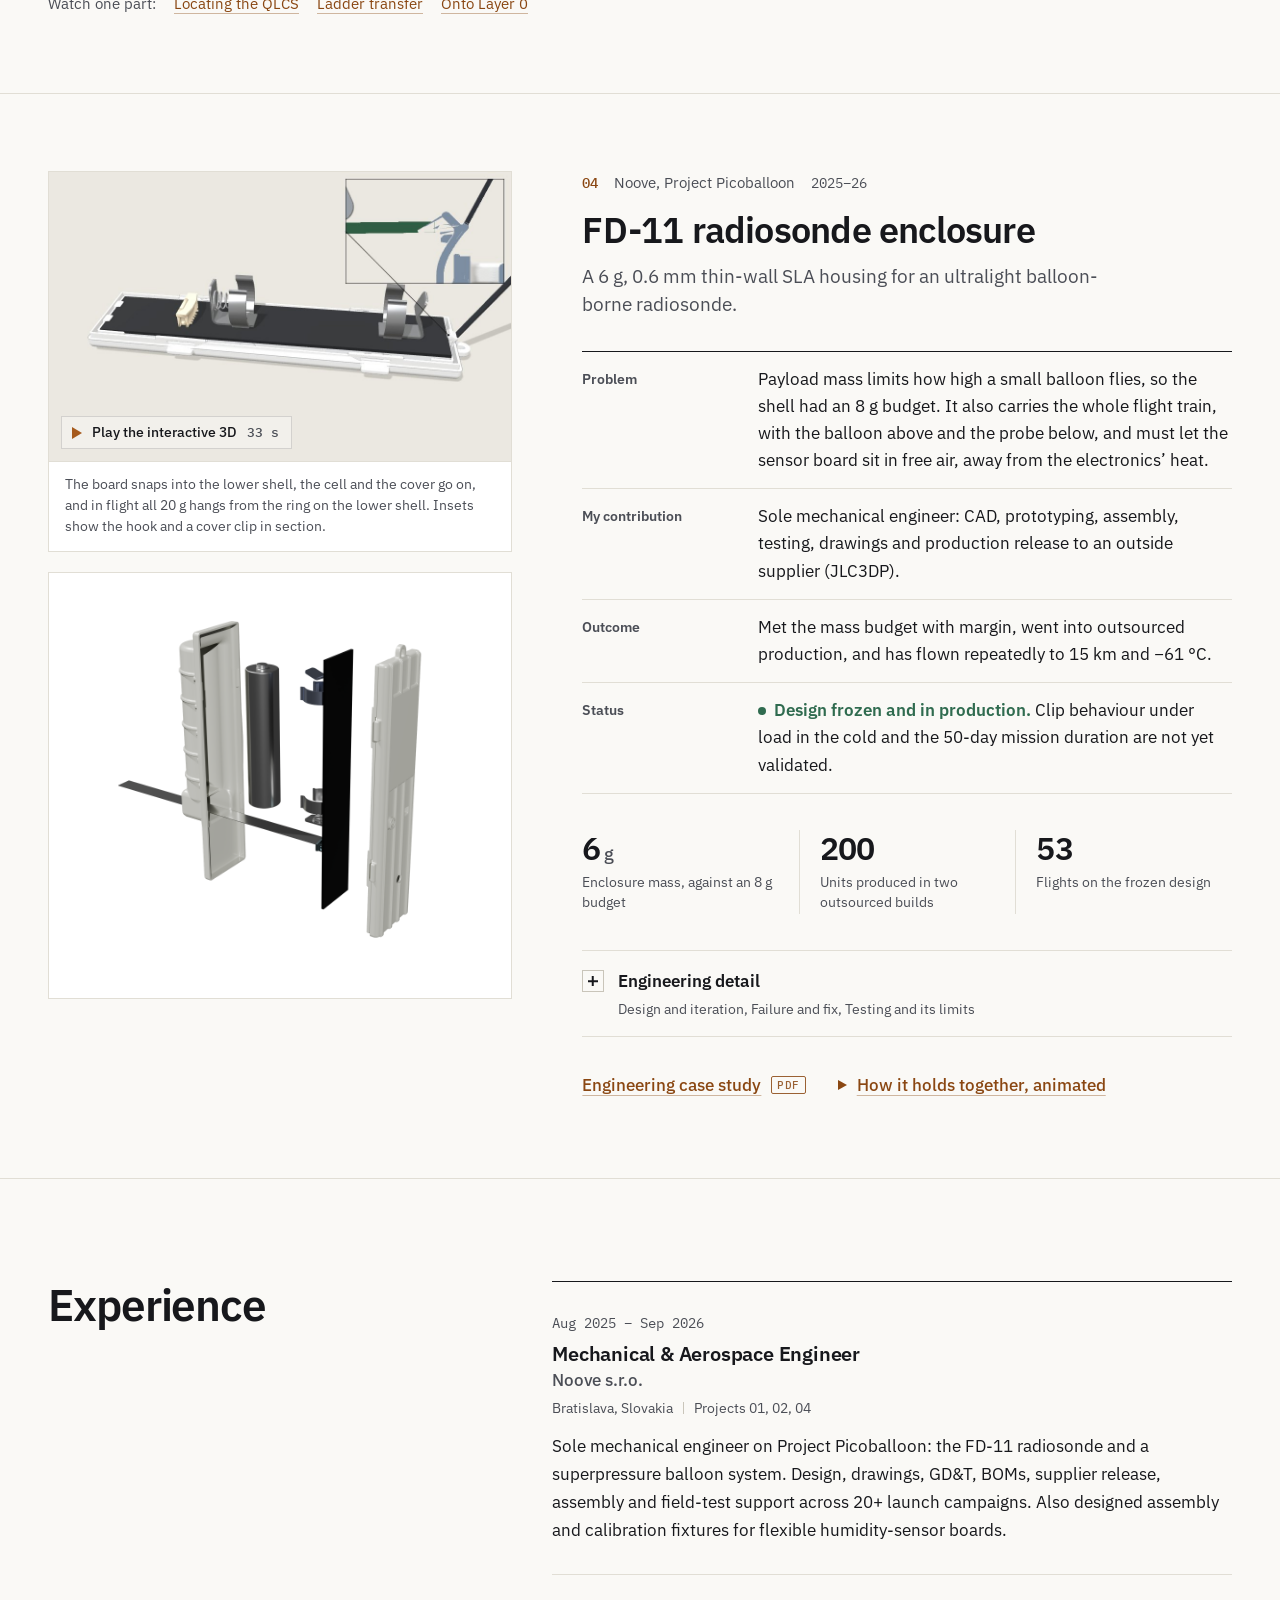
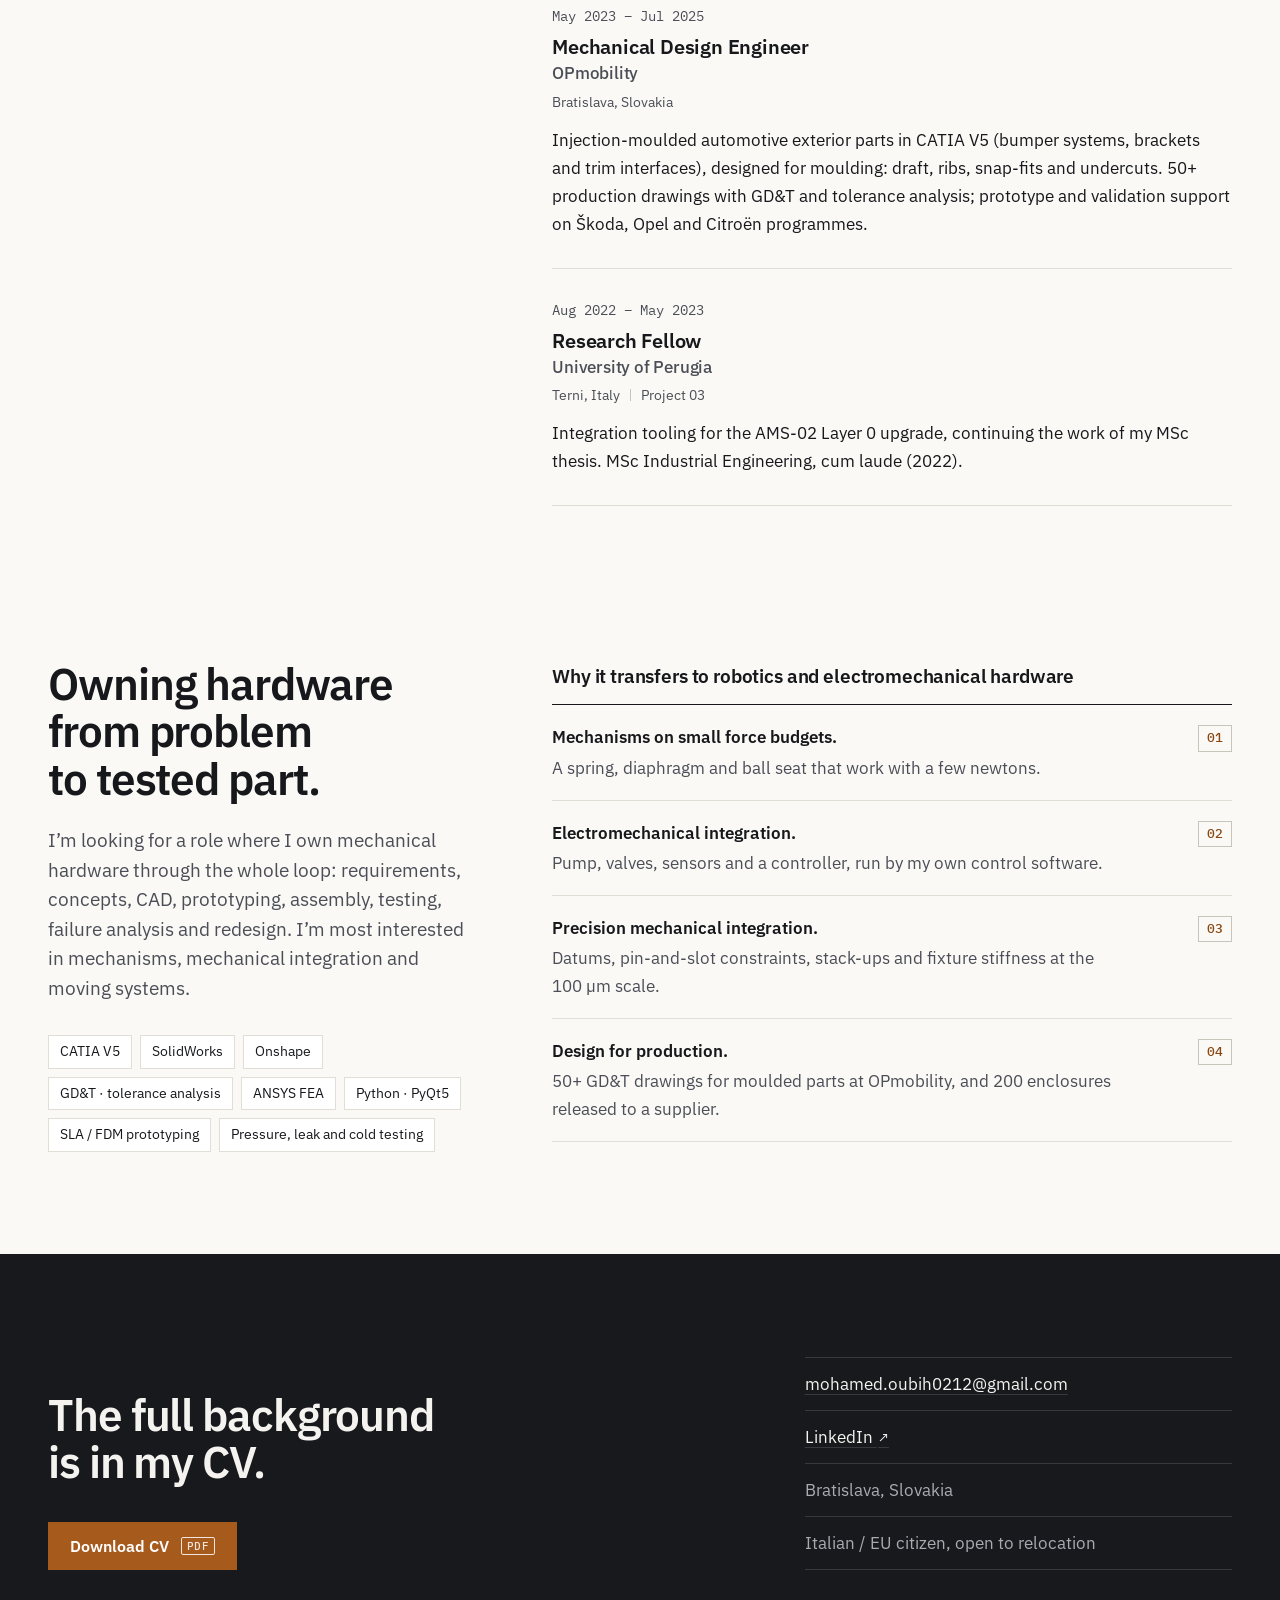
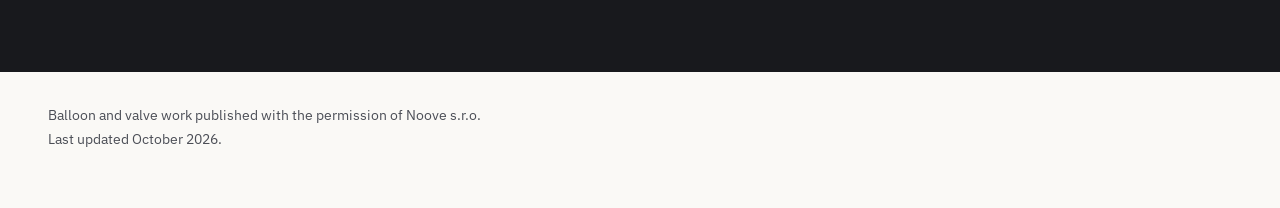
==== commit fd849492: "Update index.html" ====
--- a/index.html
+++ b/index.html
@@ -464,7 +464,7 @@
                 −78&nbsp;°C dry-ice soak with visual inspection, and every flight loads the shell and ring in service.
                 The soak was static, so clip engagement and impact resistance at flight temperature remain untested.
                 No flight has reached the 50-day mission target: flights ended when radio coverage was lost, and the
-                longest verified flight is about 3 days.
+                longest verified flight is about 41 days.
               </p>
               <p>
                 The snap-fit is the first thing I would redesign: it took the most iterations and tolerates only a few
